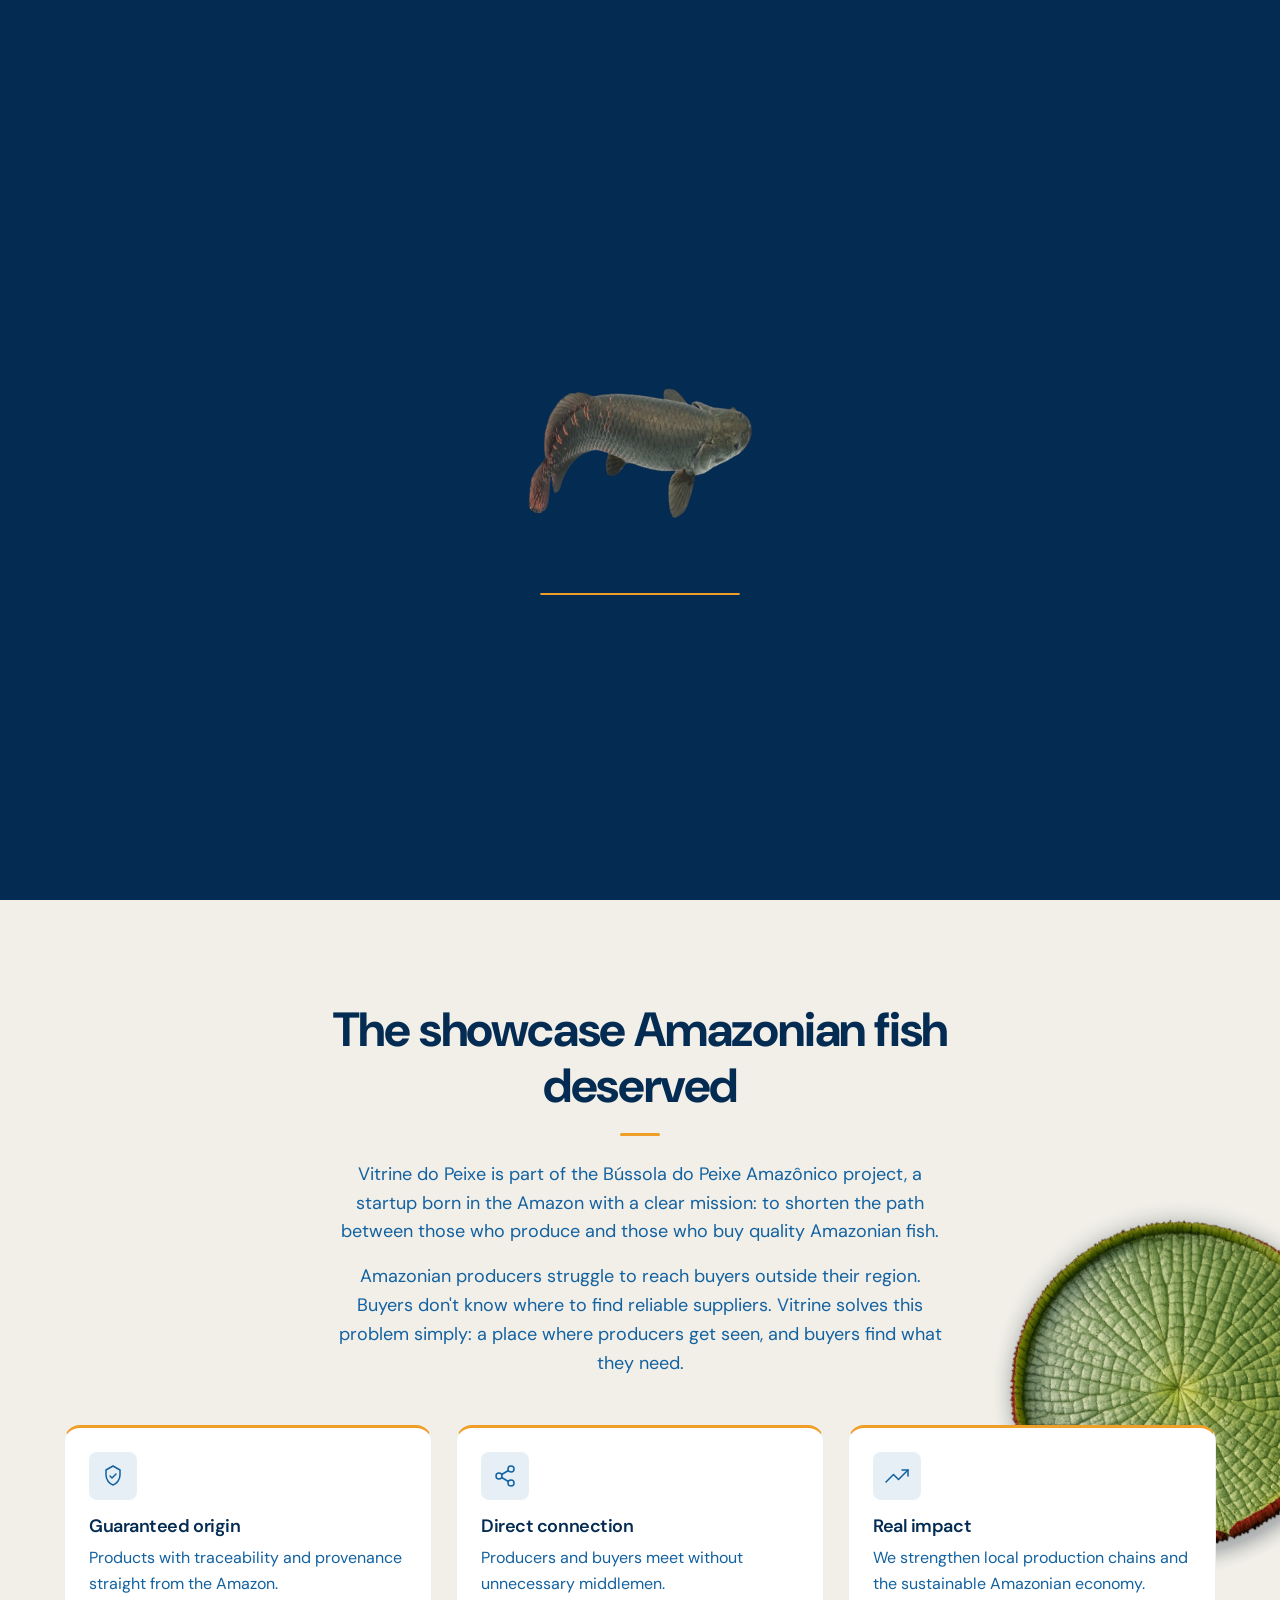
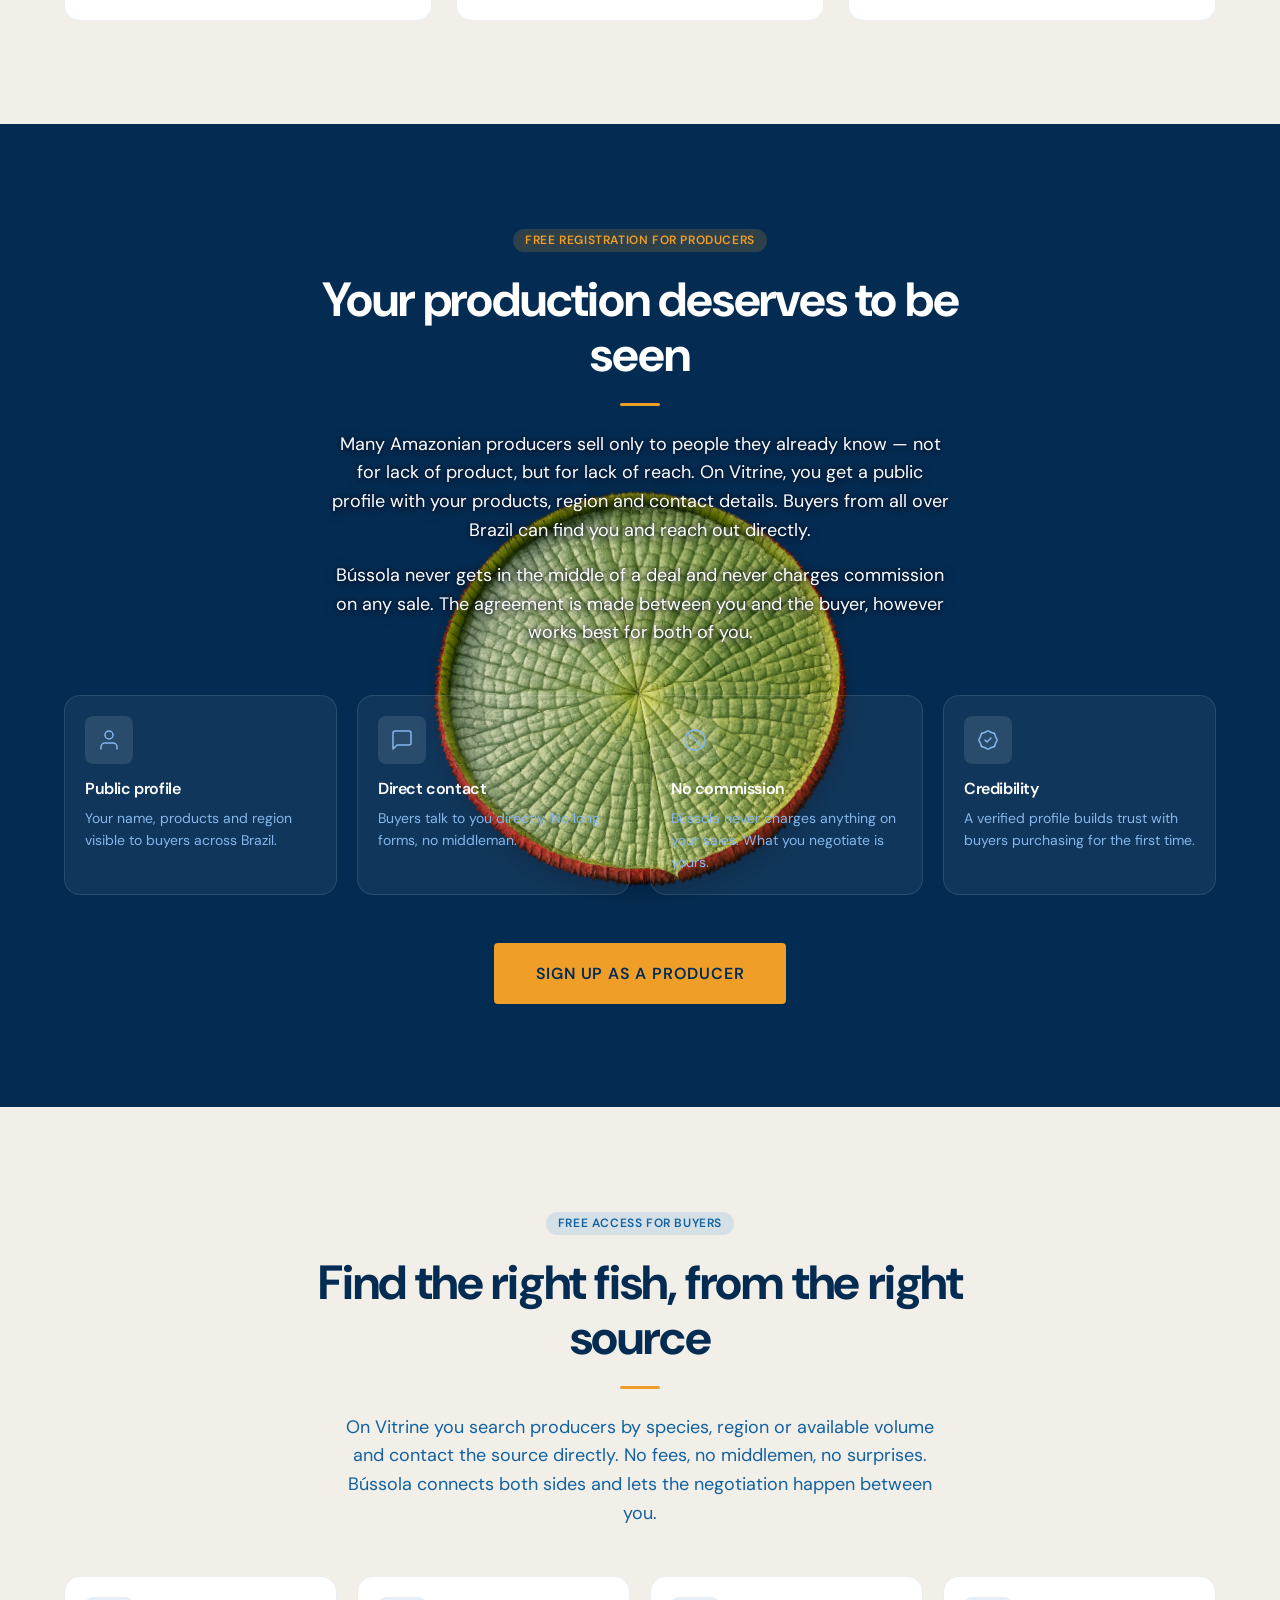
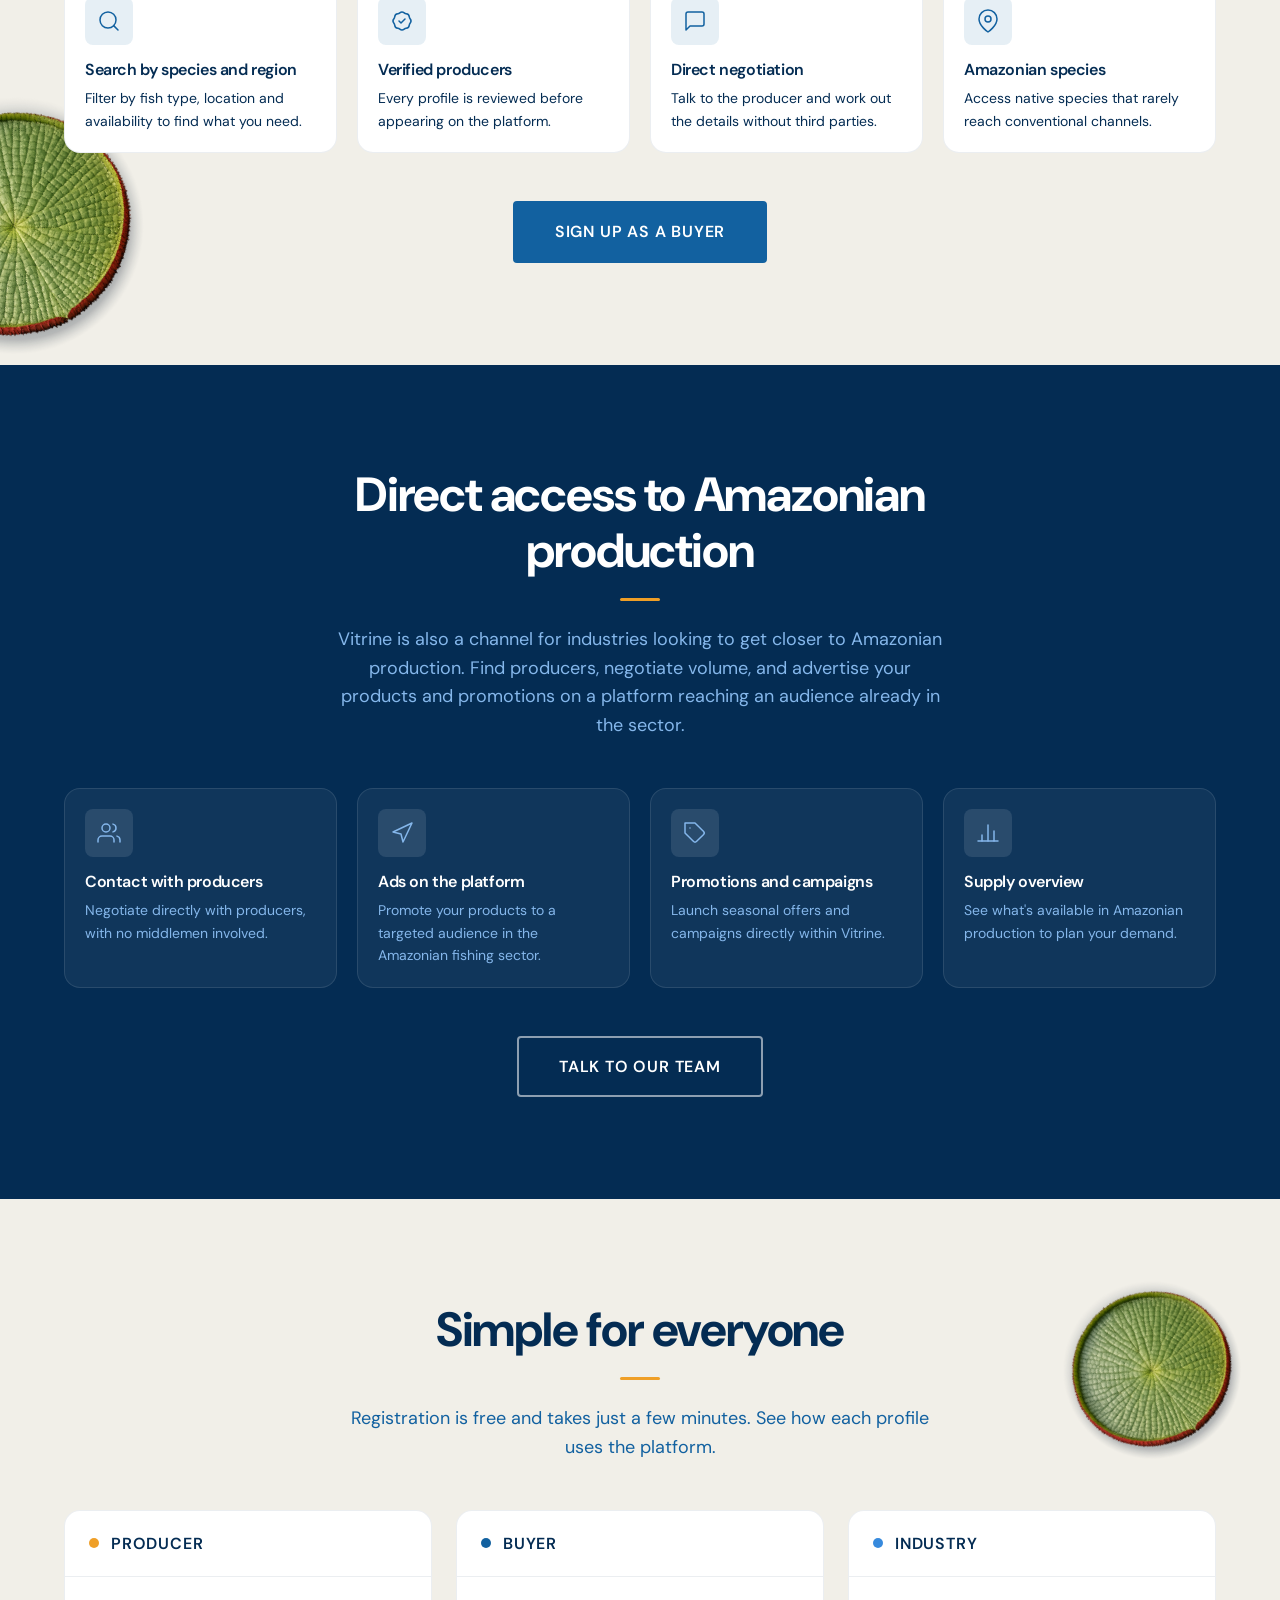
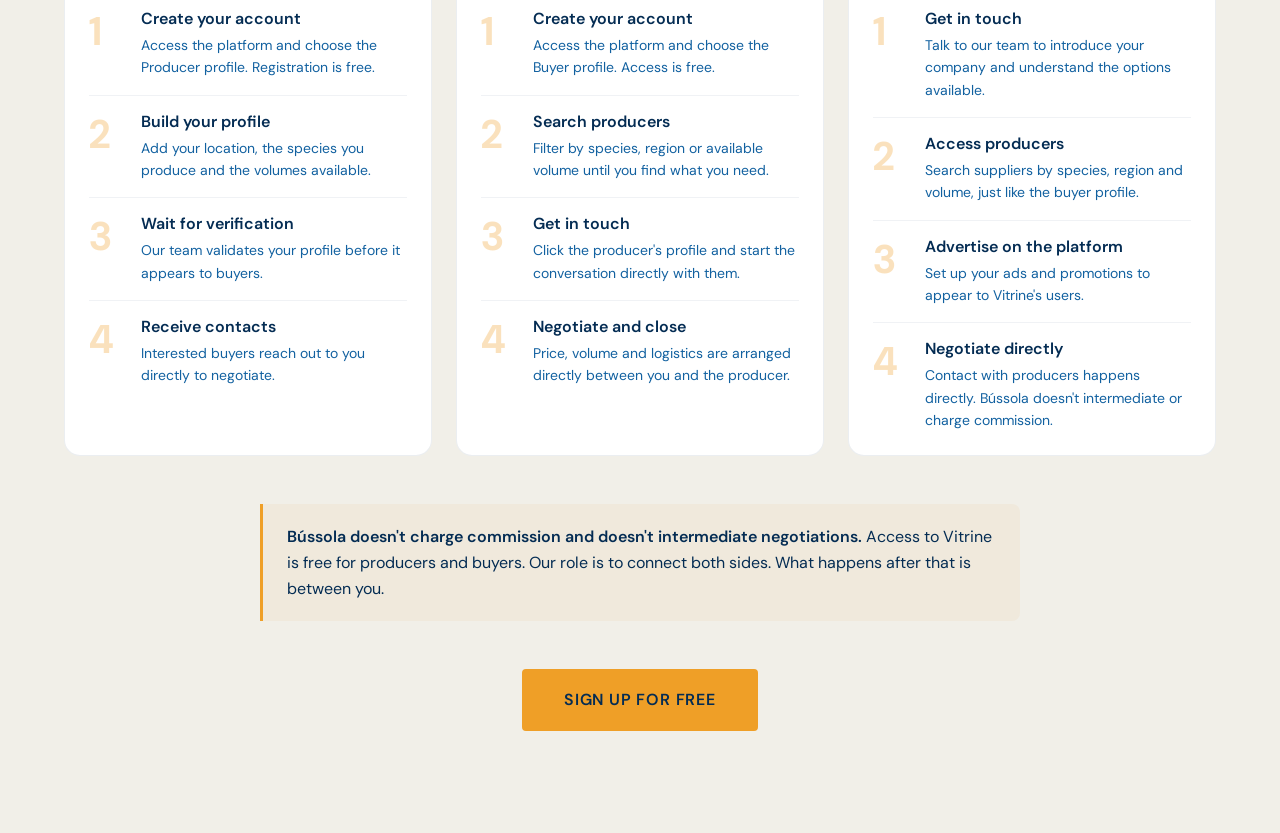
==== en/index.html @ 98839667 "Adiciona suporte a EN, ES e ZH na landing page" ====
<!DOCTYPE html>
<html lang="en">
<head>
  <meta charset="UTF-8" />
  <meta name="viewport" content="width=device-width, initial-scale=1.0" />
  <meta name="description" content="Vitrine do Peixe — B2B platform connecting Amazonian fish production to the market." />
  <title>Vitrine do Peixe — Connecting production to market</title>

  <link rel="canonical" href="https://claudio-dev-b.github.io/site-vitrine-do-peixe/en/" />
  <link rel="alternate" hreflang="pt-BR" href="https://claudio-dev-b.github.io/site-vitrine-do-peixe/" />
  <link rel="alternate" hreflang="en" href="https://claudio-dev-b.github.io/site-vitrine-do-peixe/en/" />
  <link rel="alternate" hreflang="es" href="https://claudio-dev-b.github.io/site-vitrine-do-peixe/es/" />
  <link rel="alternate" hreflang="zh-Hans" href="https://claudio-dev-b.github.io/site-vitrine-do-peixe/zh/" />
  <link rel="alternate" hreflang="x-default" href="https://claudio-dev-b.github.io/site-vitrine-do-peixe/" />

  <link rel="icon" type="image/png" href="../assets/favicon-32x32.png" sizes="32x32" />
  <link rel="apple-touch-icon" href="../assets/apple-touch-icon.png" />

  <!-- DM Sans -->
  <link rel="preconnect" href="https://fonts.googleapis.com" />
  <link rel="preconnect" href="https://fonts.gstatic.com" crossorigin />
  <link href="https://fonts.googleapis.com/css2?family=DM+Sans:opsz,wght@9..40,400;9..40,500;9..40,600;9..40,700&display=swap" rel="stylesheet" />

  <!-- Base da identidade visual -->
  <link rel="stylesheet" href="../css/base.css" />
  <!-- Estilos das seções -->
  <link rel="stylesheet" href="../css/sections.css" />

  <style>
    /* =============================================
       PRELOADER
    ============================================= */
    #preloader {
      position: fixed;
      inset: 0;
      z-index: var(--z-preload);
      background: var(--c-primary);
      display: flex;
      flex-direction: column;
      align-items: center;
      justify-content: center;
      gap: 28px;
      transition: opacity 0.7s ease, visibility 0.7s ease;
    }

    #preloader.fade-out {
      opacity: 0;
      visibility: hidden;
      pointer-events: none;
    }

    #preloader-canvas {
      width:  min(260px, 72vw);
      height: min(260px, 72vw);
    }

    #preloader-bar-wrap {
      width: min(200px, 56vw);
      height: 2px;
      background: var(--c-white-08);
      border-radius: 2px;
      overflow: hidden;
    }

    #preloader-bar {
      height: 100%;
      width: 0%;
      background: var(--c-cta);
      border-radius: 2px;
      transition: width 80ms linear;
    }

    /* =============================================
       HERO
    ============================================= */
    #hero {
      position: relative;
      width: 100%;
      height: 100svh;
      min-height: 100vh;
      display: flex;
      align-items: center;
      justify-content: center;
      overflow: hidden;
      text-align: center;
    }

    #hero-video {
      position: absolute;
      inset: 0;
      width: 100%;
      height: 100%;
      object-fit: cover;
      z-index: 0;
    }

    #hero-content {
      position: relative;
      z-index: 2;
      padding: 0 var(--container-pad);
      max-width: 960px;
      width: 100%;
    }

    /* Eyebrow */
    .hero-eyebrow {
      display: inline-flex;
      align-items: center;
      gap: var(--space-3);
      margin-bottom: var(--space-5);
      opacity: 0;
    }

    .hero-eyebrow::before,
    .hero-eyebrow::after {
      content: '';
      display: block;
      width: 28px;
      height: 1px;
      background: var(--c-cta);
      flex-shrink: 0;
    }

    .hero-eyebrow p {
      font-size: 10px;
      font-weight: var(--fw-semibold);
      letter-spacing: var(--ls-widest);
      text-transform: uppercase;
      color: var(--c-cta);
    }

    /* Título — animação reveal com clip-path */
    .hero-title-wrap {
      overflow: hidden; /* máscara que esconde o texto antes de revelar */
      padding-bottom: 0.1em; /* evita corte de descendentes */
    }

    #hero-title {
      font-size: var(--text-hero);
      font-weight: var(--fw-bold);
      line-height: var(--lh-tight);
      letter-spacing: var(--ls-tight);
      text-transform: uppercase;
      color: var(--c-white);
      opacity: 0;
    }

    /* Divisor */
    #hero-divider {
      width: 40px;
      height: 3px;
      background: var(--c-cta);
      border-radius: 2px;
      margin: var(--space-6) auto;
      opacity: 0;
    }

    /* Subtítulo */
    #hero-subtitle {
      font-size: clamp(0.875rem, 3vw, 1.25rem);
      font-weight: var(--fw-regular);
      letter-spacing: var(--ls-wider);
      text-transform: uppercase;
      color: var(--c-white-80);
      opacity: 0;
    }

    /* Scroll indicator */
    #hero-scroll {
      position: absolute;
      bottom: 28px;
      left: 50%;
      transform: translateX(-50%);
      z-index: 2;
      display: flex;
      flex-direction: column;
      align-items: center;
      gap: 6px;
      opacity: 0;
    }

    #hero-scroll span {
      font-size: 10px;
      font-weight: var(--fw-medium);
      letter-spacing: var(--ls-widest);
      text-transform: uppercase;
      color: var(--c-white-55);
    }

    .scroll-chevron {
      width: 18px;
      height: 18px;
      border-right: 1.5px solid var(--c-white-55);
      border-bottom: 1.5px solid var(--c-white-55);
      transform: rotate(45deg);
      animation: chevronBounce 1.8s ease-in-out infinite;
    }

    /* =============================================
       ANIMAÇÕES DO HERO
       Clip-path reveal: texto "abre" de baixo para cima,
       como saindo de trás de uma régua — efeito editorial.
    ============================================= */

    /* Eyebrow — fade simples */
    @keyframes heroEyebrow {
      from { opacity: 0; transform: translateY(-10px); }
      to   { opacity: 1; transform: translateY(0); }
    }

    /* Título — clip-path de baixo para cima + leve escala */
    @keyframes heroTitleReveal {
      from {
        opacity: 0;
        clip-path: inset(0 0 100% 0);
        transform: translateY(20px) scaleY(0.96);
      }
      to {
        opacity: 1;
        clip-path: inset(0 0 0% 0);
        transform: translateY(0) scaleY(1);
      }
    }

    /* Divisor — expande da esquerda */
    @keyframes heroDivider {
      from { opacity: 0; transform: scaleX(0); transform-origin: center; }
      to   { opacity: 1; transform: scaleX(1); transform-origin: center; }
    }

    /* Subtítulo — fade com tracking */
    @keyframes heroSubtitle {
      from { opacity: 0; letter-spacing: 0.20em; filter: blur(4px); }
      to   { opacity: 1; letter-spacing: var(--ls-wider); filter: blur(0); }
    }

    /* Scroll indicator — fade */
    @keyframes heroScroll {
      from { opacity: 0; transform: translate(-50%, 8px); }
      to   { opacity: 1; transform: translate(-50%, 0); }
    }

    /* Classes aplicadas via JS após preloader */
    .hero-anim-eyebrow  { animation: heroEyebrow     0.7s ease            forwards; animation-delay: 0.10s; }
    .hero-anim-title    { animation: heroTitleReveal  1.0s cubic-bezier(0.22, 1, 0.36, 1) forwards; animation-delay: 0.35s; }
    .hero-anim-divider  { animation: heroDivider      0.6s ease            forwards; animation-delay: 0.75s; }
    .hero-anim-subtitle { animation: heroSubtitle     0.9s ease            forwards; animation-delay: 0.95s; }
    .hero-anim-scroll   { animation: heroScroll       0.7s ease            forwards; animation-delay: 1.30s; }
  </style>

  <style>
    /* =============================================
       HERO PARALLAX
    ============================================= */
    #hero-video,
    #hero-content { will-change: transform; }

    /* =============================================
       PIRARUCU — SCROLL-DRIVEN IMAGE SEQUENCE
       Camada (#fish-layer) controla a POSIÇÃO (segue o
       scroll na hora). O canvas controla a ROTAÇÃO, com
       transição → vira de direção suavemente ao subir/descer.
    ============================================= */
    #fish-layer {
      position: fixed;
      top: 0;
      left: 0;
      z-index: 1;                 /* acima do fundo das seções, atrás do conteúdo */
      pointer-events: none;
      will-change: transform, opacity;
      opacity: 0;
      transition: opacity 0.5s ease;
      /* sombra direcional (camada não rotaciona → sombra fixa na tela) */
      filter: drop-shadow(6px 12px 18px rgba(2, 18, 38, 0.55));
    }

    #fish-canvas {
      display: block;
      transform-origin: center center;
      transition: transform 0.6s cubic-bezier(0.45, 0, 0.2, 1);
    }

    /* =============================================
       LIQUID GLASS — camada leve entre o peixe e o conteúdo
    ============================================= */
    #liquid-glass {
      position: fixed;
      inset: 0;
      z-index: 2;                 /* entre o peixe (1) e o conteúdo (3) */
      pointer-events: none;
      opacity: 0;
      transition: opacity 0.5s ease;
      backdrop-filter: blur(1px) saturate(106%);
      -webkit-backdrop-filter: blur(1px) saturate(106%);
      background: linear-gradient(135deg,
        rgba(255, 255, 255, 0.025) 0%,
        rgba(255, 255, 255, 0)     45%,
        rgba(133, 183, 235, 0.025) 100%);
    }

    /* Conteúdo das seções ACIMA do peixe e do vidro */
    main .container { position: relative; z-index: 3; }

    /* =============================================
       VITÓRIA-RÉGIA — folhas boiando no rio
       Posicionadas no documento (rolam com a página) com
       parallax de baixo para cima, como boiando na correnteza.
       Acima do peixe (z1), atrás do conteúdo (z3).
    ============================================= */
    body { position: relative; }   /* containing block das folhas */

    .lily {
      position: absolute;
      z-index: 2;                  /* acima do peixe, atrás do conteúdo */
      pointer-events: none;
      height: auto;
      aspect-ratio: 1 / 1;
      will-change: transform;
      /* recorta a folha circular, descartando o fundo escuro da imagem */
      -webkit-mask-image: radial-gradient(circle closest-side at 50% 50%, #000 88%, transparent 99%);
              mask-image: radial-gradient(circle closest-side at 50% 50%, #000 88%, transparent 99%);
      filter: drop-shadow(0 10px 22px rgba(2, 18, 38, 0.45));
    }

    /* instâncias — tamanhos e posições diferentes */
    .lily--1 { top: 18%; right: -7%; width: clamp(190px, 34vw, 380px); }
    .lily--2 { top: 45%; left:  -9%; width: clamp(140px, 24vw, 260px); }
    .lily--3 { top: 71%; right:  3%; width: clamp(100px, 18vw, 180px); }
    .lily--4 { top: 30%; left:  50%; width: clamp(220px, 44vw, 460px); } /* grande, centralizada */

    @media (prefers-reduced-motion: reduce) {
      #fish-layer   { display: none !important; }
      #liquid-glass { display: none !important; }
      #hero-video, #hero-content { transform: none !important; }
      .lily { transform: none !important; }
    }

    /* =============================================
       LANGUAGE SWITCHER
    ============================================= */
    .lang-switch { position: relative; }
    .lang-switch__btn {
      display: inline-flex;
      align-items: center;
      gap: 6px;
      background: transparent;
      border: 1px solid var(--c-white-20, rgba(255,255,255,0.2));
      color: inherit;
      font: inherit;
      font-size: var(--text-sm);
      padding: 6px 12px;
      border-radius: 999px;
      cursor: pointer;
    }
    .lang-switch__list {
      list-style: none;
      margin: 6px 0 0;
      padding: 6px;
      position: absolute;
      top: 100%;
      right: 0;
      min-width: 140px;
      background: var(--c-white);
      color: var(--c-primary);
      border-radius: 12px;
      box-shadow: 0 12px 32px rgba(4, 44, 83, 0.22);
      opacity: 0;
      visibility: hidden;
      transform: translateY(-6px);
      transition: opacity 0.18s ease, transform 0.18s ease, visibility 0.18s ease;
      z-index: 50;
    }
    .lang-switch:hover .lang-switch__list,
    .lang-switch:focus-within .lang-switch__list {
      opacity: 1;
      visibility: visible;
      transform: translateY(0);
    }
    .lang-switch__list a {
      display: block;
      padding: 8px 10px;
      border-radius: 8px;
      font-size: var(--text-sm);
      color: var(--c-primary);
      text-decoration: none;
    }
    .lang-switch__list a:hover,
    .lang-switch__list a[aria-current="true"] {
      background: var(--c-neutral);
    }
  </style>
</head>
<body>

  <!-- Pirarucu — sequência de imagens guiada pelo scroll -->
  <div id="fish-layer" aria-hidden="true">
    <canvas id="fish-canvas" width="640" height="360"></canvas>
  </div>

  <!-- Liquid glass — camada leve entre o peixe e o conteúdo -->
  <div id="liquid-glass" aria-hidden="true"></div>

  <!-- Vitória-régia — folhas boiando no rio (parallax) -->
  <img class="lily lily--1" src="../assets/vitoria_regia.png" alt="" aria-hidden="true" />
  <img class="lily lily--2" src="../assets/vitoria_regia.png" alt="" aria-hidden="true" />
  <img class="lily lily--3" src="../assets/vitoria_regia.png" alt="" aria-hidden="true" />
  <img class="lily lily--4" src="../assets/vitoria_regia.png" alt="" aria-hidden="true" data-center />

  <!-- =============================================
       PRELOADER
  ============================================= -->
  <div id="preloader" role="status" aria-label="Loading Vitrine do Peixe">
    <canvas id="preloader-canvas" width="400" height="400" aria-hidden="true"></canvas>
    <div id="preloader-bar-wrap" aria-hidden="true">
      <div id="preloader-bar"></div>
    </div>
  </div>

  <!-- =============================================
       HEADER / NAV
  ============================================= -->
  <header>
    <nav id="nav" class="nav" role="navigation" aria-label="Main menu">
      <a href="./" class="nav__logo" aria-label="Vitrine do Peixe — home page">
        <img src="../assets/logo.png" alt="Vitrine do Peixe" />
      </a>

      <!-- Links de navegação — visíveis a partir de 768px -->
      <ul class="nav__links" role="list">
        <li><a href="#sobre"         class="nav__link">About</a></li>
        <li><a href="#produtor"      class="nav__link">Producers</a></li>
        <li><a href="#comprador"     class="nav__link">Buyers</a></li>
        <li><a href="#industria"     class="nav__link">Industry</a></li>
        <li><a href="#como-funciona" class="nav__link">How It Works</a></li>
        <li><div class="lang-switch">
                  <button type="button" class="lang-switch__btn" aria-haspopup="true" aria-label="Language">
                    <span aria-hidden="true">🌐</span> English
                  </button>
                  <div class="lang-switch__list" role="menu">
                    <a href="../" lang="pt-BR">Português</a>
            <a href="./" lang="en" aria-current="true">English</a>
            <a href="../es/" lang="es">Español</a>
            <a href="../zh/" lang="zh-Hans">中文</a>
                  </div>
                </div></li>
        <li>
          <a href="https://vitrine-do-peixe-piloto.web.app/cadastro.html" class="btn btn--primary btn--sm">Sign up</a>
        </li>
      </ul>

      <!-- Botão hambúrguer — mobile only -->
      <!-- ANIMATION: abrir/fechar menu mobile com slide down -->
      <button class="nav__toggle" aria-label="Open menu" aria-expanded="false" aria-controls="nav-mobile">
        <span></span>
        <span></span>
        <span></span>
      </button>
    </nav>
  </header>

  <!-- =============================================
       HERO
  ============================================= -->
  <main>
    <section id="hero" aria-labelledby="hero-title">

      <video
        id="hero-video"
        autoplay
        muted
        loop
        playsinline
        preload="auto"
        aria-hidden="true"
      >
        <source src="../assets/video_hero.webm" type="video/webm" />
      </video>

      <div class="overlay" aria-hidden="true"></div>

      <div id="hero-content">

        <div class="hero-eyebrow" aria-hidden="true">
          <p>B2B Platform for Amazonian Fish</p>
        </div>

        <div class="hero-title-wrap">
          <h1 id="hero-title">Vitrine<br>do Peixe</h1>
        </div>

        <div id="hero-divider" aria-hidden="true"></div>

        <p id="hero-subtitle">Connecting production to market</p>

      </div>

      <div id="hero-scroll" aria-hidden="true">
        <span>Explore</span>
        <div class="scroll-chevron"></div>
      </div>

    </section>


    <!-- =============================================
         #SOBRE — A vitrine que o peixe merecia
    ============================================= -->
    <section id="sobre" class="section" aria-labelledby="sobre-title">
      <div class="container">

        <header class="section-header scroll-reveal">
          <h2 id="sobre-title">The showcase Amazonian fish deserved</h2>
          <div class="divider divider--center"></div>
          <p>
            Vitrine do Peixe is part of the Bússola do Peixe Amazônico project, a startup born in the Amazon with a clear mission: to shorten the path between those who produce and those who buy quality Amazonian fish.
          </p>
          <p style="margin-top: var(--space-4);">
            Amazonian producers struggle to reach buyers outside their region. Buyers don't know where to find reliable suppliers. Vitrine solves this problem simply: a place where producers get seen, and buyers find what they need.
          </p>
        </header>

        <!-- 3 Pilares -->
        <!-- ANIMATION: cards aparecem em cascata com stagger ao entrar na viewport -->
        <div class="pillar-grid">

          <article class="card pillar-card scroll-reveal" aria-label="Guaranteed origin">
            <div class="card-icon">
              <!-- ICON: shield-check — origem e rastreabilidade -->
              <svg viewBox="0 0 24 24" fill="none" stroke="currentColor" stroke-width="1.5" stroke-linecap="round" stroke-linejoin="round" aria-hidden="true">
                <path d="M12 2l-7 4v5c0 4.55 3.17 8.81 7 9.93C15.83 19.81 19 15.55 19 11V6l-7-4z"/>
                <polyline points="9 12 11 14 15 10"/>
              </svg>
            </div>
            <h3>Guaranteed origin</h3>
            <p>Products with traceability and provenance straight from the Amazon.</p>
          </article>

          <article class="card pillar-card scroll-reveal" aria-label="Direct connection">
            <div class="card-icon">
              <!-- ICON: network/link — conexão entre pontas da cadeia -->
              <svg viewBox="0 0 24 24" fill="none" stroke="currentColor" stroke-width="1.5" stroke-linecap="round" stroke-linejoin="round" aria-hidden="true">
                <circle cx="18" cy="5"  r="3"/>
                <circle cx="6"  cy="12" r="3"/>
                <circle cx="18" cy="19" r="3"/>
                <line x1="8.59"  y1="13.51" x2="15.42" y2="17.49"/>
                <line x1="15.41" y1="6.51"  x2="8.59"  y2="10.49"/>
              </svg>
            </div>
            <h3>Direct connection</h3>
            <p>Producers and buyers meet without unnecessary middlemen.</p>
          </article>

          <article class="card pillar-card scroll-reveal" aria-label="Real impact">
            <div class="card-icon">
              <!-- ICON: trending-up — crescimento e impacto econômico -->
              <svg viewBox="0 0 24 24" fill="none" stroke="currentColor" stroke-width="1.5" stroke-linecap="round" stroke-linejoin="round" aria-hidden="true">
                <polyline points="23 6 13.5 15.5 8.5 10.5 1 18"/>
                <polyline points="17 6 23 6 23 12"/>
              </svg>
            </div>
            <h3>Real impact</h3>
            <p>We strengthen local production chains and the sustainable Amazonian economy.</p>
          </article>

        </div><!-- /pillar-grid -->

      </div>
    </section>


    <!-- =============================================
         #PRODUTOR — Para Produtores
    ============================================= -->
    <section id="produtor" class="section section--dark" aria-labelledby="produtor-title">
      <div class="container">

        <header class="section-header scroll-reveal">
          <span class="badge badge--cta">Free registration for producers</span>
          <h2 id="produtor-title">Your production deserves to be seen</h2>
          <div class="divider divider--center"></div>
          <p style="color: var(--c-white); text-shadow: 0 2px 12px rgba(2, 18, 38, 0.9), 0 0 4px rgba(2, 18, 38, 0.7);">
            Many Amazonian producers sell only to people they already know — not for lack of product, but for lack of reach. On Vitrine, you get a public profile with your products, region and contact details. Buyers from all over Brazil can find you and reach out directly.
          </p>
          <p style="margin-top: var(--space-4); color: var(--c-white); text-shadow: 0 2px 12px rgba(2, 18, 38, 0.9), 0 0 4px rgba(2, 18, 38, 0.7);">
            Bússola never gets in the middle of a deal and never charges commission on any sale. The agreement is made between you and the buyer, however works best for both of you.
          </p>
        </header>

        <!-- ANIMATION: cards em cascata com stagger -->
        <div class="benefit-grid">

          <article class="card benefit-card scroll-reveal" aria-label="Public profile">
            <div class="card-icon">
              <!-- ICON: user — visibilidade pública -->
              <svg viewBox="0 0 24 24" fill="none" stroke="currentColor" stroke-width="1.5" stroke-linecap="round" stroke-linejoin="round" aria-hidden="true">
                <path d="M20 21v-2a4 4 0 00-4-4H8a4 4 0 00-4 4v2"/>
                <circle cx="12" cy="7" r="4"/>
              </svg>
            </div>
            <h3>Public profile</h3>
            <p>Your name, products and region visible to buyers across Brazil.</p>
          </article>

          <article class="card benefit-card scroll-reveal" aria-label="Direct contact">
            <div class="card-icon">
              <!-- ICON: message-circle — comunicação direta -->
              <svg viewBox="0 0 24 24" fill="none" stroke="currentColor" stroke-width="1.5" stroke-linecap="round" stroke-linejoin="round" aria-hidden="true">
                <path d="M21 15a2 2 0 01-2 2H7l-4 4V5a2 2 0 012-2h14a2 2 0 012 2z"/>
              </svg>
            </div>
            <h3>Direct contact</h3>
            <p>Buyers talk to you directly. No long forms, no middleman.</p>
          </article>

          <article class="card benefit-card scroll-reveal" aria-label="No commission">
            <div class="card-icon">
              <!-- ICON: ban — sem taxa ou comissão -->
              <svg viewBox="0 0 24 24" fill="none" stroke="currentColor" stroke-width="1.5" stroke-linecap="round" stroke-linejoin="round" aria-hidden="true">
                <circle cx="12" cy="12" r="10"/>
                <line x1="4.93" y1="4.93" x2="19.07" y2="19.07"/>
              </svg>
            </div>
            <h3>No commission</h3>
            <p>Bússola never charges anything on your sales. What you negotiate is yours.</p>
          </article>

          <article class="card benefit-card scroll-reveal" aria-label="Credibility">
            <div class="card-icon">
              <!-- ICON: badge-check — verificação e confiança -->
              <svg viewBox="0 0 24 24" fill="none" stroke="currentColor" stroke-width="1.5" stroke-linecap="round" stroke-linejoin="round" aria-hidden="true">
                <path d="M9 12l2 2 4-4"/>
                <path d="M7.835 4.697a3.42 3.42 0 001.946-.806 3.42 3.42 0 014.438 0 3.42 3.42 0 001.946.806 3.42 3.42 0 013.138 3.138 3.42 3.42 0 00.806 1.946 3.42 3.42 0 010 4.438 3.42 3.42 0 00-.806 1.946 3.42 3.42 0 01-3.138 3.138 3.42 3.42 0 00-1.946.806 3.42 3.42 0 01-4.438 0 3.42 3.42 0 00-1.946-.806 3.42 3.42 0 01-3.138-3.138 3.42 3.42 0 00-.806-1.946 3.42 3.42 0 010-4.438 3.42 3.42 0 00.806-1.946 3.42 3.42 0 013.138-3.138z"/>
              </svg>
            </div>
            <h3>Credibility</h3>
            <p>A verified profile builds trust with buyers purchasing for the first time.</p>
          </article>

        </div><!-- /benefit-grid -->

        <div class="section-cta scroll-reveal">
          <a href="https://vitrine-do-peixe-piloto.web.app/cadastro.html?perfil=produtor" class="btn btn--primary btn--lg">Sign up as a producer</a>
        </div>

      </div>
    </section>


    <!-- =============================================
         #COMPRADOR — Para Compradores
    ============================================= -->
    <section id="comprador" class="section" aria-labelledby="comprador-title">
      <div class="container">

        <header class="section-header scroll-reveal">
          <span class="badge badge--support">Free access for buyers</span>
          <h2 id="comprador-title">Find the right fish, from the right source</h2>
          <div class="divider divider--center"></div>
          <p>
            On Vitrine you search producers by species, region or available volume and contact the source directly. No fees, no middlemen, no surprises. Bússola connects both sides and lets the negotiation happen between you.
          </p>
        </header>

        <!-- ANIMATION: cards em cascata com stagger -->
        <div class="benefit-grid">

          <article class="card benefit-card scroll-reveal" aria-label="Search by species and region">
            <div class="card-icon">
              <!-- ICON: search — busca e filtro -->
              <svg viewBox="0 0 24 24" fill="none" stroke="currentColor" stroke-width="1.5" stroke-linecap="round" stroke-linejoin="round" aria-hidden="true">
                <circle cx="11" cy="11" r="8"/>
                <line x1="21" y1="21" x2="16.65" y2="16.65"/>
              </svg>
            </div>
            <h3>Search by species and region</h3>
            <p>Filter by fish type, location and availability to find what you need.</p>
          </article>

          <article class="card benefit-card scroll-reveal" aria-label="Verified producers">
            <div class="card-icon">
              <!-- ICON: badge-check — verificação -->
              <svg viewBox="0 0 24 24" fill="none" stroke="currentColor" stroke-width="1.5" stroke-linecap="round" stroke-linejoin="round" aria-hidden="true">
                <path d="M9 12l2 2 4-4"/>
                <path d="M7.835 4.697a3.42 3.42 0 001.946-.806 3.42 3.42 0 014.438 0 3.42 3.42 0 001.946.806 3.42 3.42 0 013.138 3.138 3.42 3.42 0 00.806 1.946 3.42 3.42 0 010 4.438 3.42 3.42 0 00-.806 1.946 3.42 3.42 0 01-3.138 3.138 3.42 3.42 0 00-1.946.806 3.42 3.42 0 01-4.438 0 3.42 3.42 0 00-1.946-.806 3.42 3.42 0 01-3.138-3.138 3.42 3.42 0 00-.806-1.946 3.42 3.42 0 010-4.438 3.42 3.42 0 00.806-1.946 3.42 3.42 0 013.138-3.138z"/>
              </svg>
            </div>
            <h3>Verified producers</h3>
            <p>Every profile is reviewed before appearing on the platform.</p>
          </article>

          <article class="card benefit-card scroll-reveal" aria-label="Direct negotiation">
            <div class="card-icon">
              <!-- ICON: message-circle — negociação direta -->
              <svg viewBox="0 0 24 24" fill="none" stroke="currentColor" stroke-width="1.5" stroke-linecap="round" stroke-linejoin="round" aria-hidden="true">
                <path d="M21 15a2 2 0 01-2 2H7l-4 4V5a2 2 0 012-2h14a2 2 0 012 2z"/>
              </svg>
            </div>
            <h3>Direct negotiation</h3>
            <p>Talk to the producer and work out the details without third parties.</p>
          </article>

          <article class="card benefit-card scroll-reveal" aria-label="Amazonian species">
            <div class="card-icon">
              <!-- ICON: map-pin — origem amazônica -->
              <svg viewBox="0 0 24 24" fill="none" stroke="currentColor" stroke-width="1.5" stroke-linecap="round" stroke-linejoin="round" aria-hidden="true">
                <path d="M21 10c0 7-9 13-9 13s-9-6-9-13a9 9 0 0118 0z"/>
                <circle cx="12" cy="10" r="3"/>
              </svg>
            </div>
            <h3>Amazonian species</h3>
            <p>Access native species that rarely reach conventional channels.</p>
          </article>

        </div><!-- /benefit-grid -->

        <div class="section-cta scroll-reveal">
          <a href="https://vitrine-do-peixe-piloto.web.app/cadastro.html?perfil=comprador" class="btn btn--blue btn--lg">Sign up as a buyer</a>
        </div>

      </div>
    </section>


    <!-- =============================================
         #INDUSTRIA — Para a Indústria
    ============================================= -->
    <section id="industria" class="section section--dark" aria-labelledby="industria-title">
      <div class="container">

        <header class="section-header scroll-reveal">
          <h2 id="industria-title">Direct access to Amazonian production</h2>
          <div class="divider divider--center"></div>
          <p>
            Vitrine is also a channel for industries looking to get closer to Amazonian production. Find producers, negotiate volume, and advertise your products and promotions on a platform reaching an audience already in the sector.
          </p>
        </header>

        <!-- ANIMATION: cards em cascata com stagger -->
        <div class="benefit-grid">

          <article class="card benefit-card scroll-reveal" aria-label="Contact with producers">
            <div class="card-icon">
              <!-- ICON: users — acesso a produtores -->
              <svg viewBox="0 0 24 24" fill="none" stroke="currentColor" stroke-width="1.5" stroke-linecap="round" stroke-linejoin="round" aria-hidden="true">
                <path d="M17 21v-2a4 4 0 00-4-4H5a4 4 0 00-4 4v2"/>
                <circle cx="9" cy="7" r="4"/>
                <path d="M23 21v-2a4 4 0 00-3-3.87"/>
                <path d="M16 3.13a4 4 0 010 7.75"/>
              </svg>
            </div>
            <h3>Contact with producers</h3>
            <p>Negotiate directly with producers, with no middlemen involved.</p>
          </article>

          <article class="card benefit-card scroll-reveal" aria-label="Ads on the platform">
            <div class="card-icon">
              <!-- ICON: send/megaphone — divulgação e anúncios -->
              <svg viewBox="0 0 24 24" fill="none" stroke="currentColor" stroke-width="1.5" stroke-linecap="round" stroke-linejoin="round" aria-hidden="true">
                <path d="M3 11l19-9-9 19-2-8-8-2z"/>
              </svg>
            </div>
            <h3>Ads on the platform</h3>
            <p>Promote your products to a targeted audience in the Amazonian fishing sector.</p>
          </article>

          <article class="card benefit-card scroll-reveal" aria-label="Promotions and campaigns">
            <div class="card-icon">
              <!-- ICON: tag — promoções e ofertas -->
              <svg viewBox="0 0 24 24" fill="none" stroke="currentColor" stroke-width="1.5" stroke-linecap="round" stroke-linejoin="round" aria-hidden="true">
                <path d="M20.59 13.41l-7.17 7.17a2 2 0 01-2.83 0L2 12V2h10l8.59 8.59a2 2 0 010 2.82z"/>
                <line x1="7" y1="7" x2="7.01" y2="7"/>
              </svg>
            </div>
            <h3>Promotions and campaigns</h3>
            <p>Launch seasonal offers and campaigns directly within Vitrine.</p>
          </article>

          <article class="card benefit-card scroll-reveal" aria-label="Supply overview">
            <div class="card-icon">
              <!-- ICON: bar-chart — panorama da produção disponível -->
              <svg viewBox="0 0 24 24" fill="none" stroke="currentColor" stroke-width="1.5" stroke-linecap="round" stroke-linejoin="round" aria-hidden="true">
                <line x1="18" y1="20" x2="18" y2="10"/>
                <line x1="12" y1="20" x2="12" y2="4"/>
                <line x1="6"  y1="20" x2="6"  y2="14"/>
                <line x1="2"  y1="20" x2="22" y2="20"/>
              </svg>
            </div>
            <h3>Supply overview</h3>
            <p>See what's available in Amazonian production to plan your demand.</p>
          </article>

        </div><!-- /benefit-grid -->

        <div class="section-cta scroll-reveal">
          <a href="#contato" class="btn btn--outline btn--lg">Talk to our team</a>
        </div>

      </div>
    </section>


    <!-- =============================================
         #COMO-FUNCIONA — Como Funciona
    ============================================= -->
    <section id="como-funciona" class="section" aria-labelledby="como-funciona-title">
      <div class="container">

        <header class="section-header scroll-reveal">
          <h2 id="como-funciona-title">Simple for everyone</h2>
          <div class="divider divider--center"></div>
          <p>Registration is free and takes just a few minutes. See how each profile uses the platform.</p>
        </header>

        <!-- 3 colunas de perfil -->
        <!-- ANIMATION: colunas entram em cascata com stagger horizontal -->
        <div class="how-grid">

          <!-- Coluna: Produtor -->
          <div class="how-column how-column--produtor scroll-reveal">
            <div class="how-column__header">
              <span class="how-column__profile-dot" aria-hidden="true"></span>
              <span class="how-column__profile-name">Producer</span>
            </div>
            <ol class="how-column__steps" aria-label="Steps for Producers">
              <li class="step">
                <span class="step__number" aria-hidden="true">1</span>
                <div class="step__content">
                  <strong class="step__title">Create your account</strong>
                  <p class="step__text">Access the platform and choose the Producer profile. Registration is free.</p>
                </div>
              </li>
              <li class="step">
                <span class="step__number" aria-hidden="true">2</span>
                <div class="step__content">
                  <strong class="step__title">Build your profile</strong>
                  <p class="step__text">Add your location, the species you produce and the volumes available.</p>
                </div>
              </li>
              <li class="step">
                <span class="step__number" aria-hidden="true">3</span>
                <div class="step__content">
                  <strong class="step__title">Wait for verification</strong>
                  <p class="step__text">Our team validates your profile before it appears to buyers.</p>
                </div>
              </li>
              <li class="step">
                <span class="step__number" aria-hidden="true">4</span>
                <div class="step__content">
                  <strong class="step__title">Receive contacts</strong>
                  <p class="step__text">Interested buyers reach out to you directly to negotiate.</p>
                </div>
              </li>
            </ol>
          </div>

          <!-- Coluna: Comprador -->
          <div class="how-column how-column--comprador scroll-reveal">
            <div class="how-column__header">
              <span class="how-column__profile-dot" aria-hidden="true"></span>
              <span class="how-column__profile-name">Buyer</span>
            </div>
            <ol class="how-column__steps" aria-label="Steps for Buyers">
              <li class="step">
                <span class="step__number" aria-hidden="true">1</span>
                <div class="step__content">
                  <strong class="step__title">Create your account</strong>
                  <p class="step__text">Access the platform and choose the Buyer profile. Access is free.</p>
                </div>
              </li>
              <li class="step">
                <span class="step__number" aria-hidden="true">2</span>
                <div class="step__content">
                  <strong class="step__title">Search producers</strong>
                  <p class="step__text">Filter by species, region or available volume until you find what you need.</p>
                </div>
              </li>
              <li class="step">
                <span class="step__number" aria-hidden="true">3</span>
                <div class="step__content">
                  <strong class="step__title">Get in touch</strong>
                  <p class="step__text">Click the producer's profile and start the conversation directly with them.</p>
                </div>
              </li>
              <li class="step">
                <span class="step__number" aria-hidden="true">4</span>
                <div class="step__content">
                  <strong class="step__title">Negotiate and close</strong>
                  <p class="step__text">Price, volume and logistics are arranged directly between you and the producer.</p>
                </div>
              </li>
            </ol>
          </div>

          <!-- Coluna: Indústria -->
          <div class="how-column how-column--industria scroll-reveal">
            <div class="how-column__header">
              <span class="how-column__profile-dot" aria-hidden="true"></span>
              <span class="how-column__profile-name">Industry</span>
            </div>
            <ol class="how-column__steps" aria-label="Steps for Industry">
              <li class="step">
                <span class="step__number" aria-hidden="true">1</span>
                <div class="step__content">
                  <strong class="step__title">Get in touch</strong>
                  <p class="step__text">Talk to our team to introduce your company and understand the options available.</p>
                </div>
              </li>
              <li class="step">
                <span class="step__number" aria-hidden="true">2</span>
                <div class="step__content">
                  <strong class="step__title">Access producers</strong>
                  <p class="step__text">Search suppliers by species, region and volume, just like the buyer profile.</p>
                </div>
              </li>
              <li class="step">
                <span class="step__number" aria-hidden="true">3</span>
                <div class="step__content">
                  <strong class="step__title">Advertise on the platform</strong>
                  <p class="step__text">Set up your ads and promotions to appear to Vitrine's users.</p>
                </div>
              </li>
              <li class="step">
                <span class="step__number" aria-hidden="true">4</span>
                <div class="step__content">
                  <strong class="step__title">Negotiate directly</strong>
                  <p class="step__text">Contact with producers happens directly. Bússola doesn't intermediate or charge commission.</p>
                </div>
              </li>
            </ol>
          </div>

        </div><!-- /how-grid -->

        <!-- Bloco de aviso -->
        <aside class="disclaimer scroll-reveal" role="note">
          <p>
            <strong>Bússola doesn't charge commission and doesn't intermediate negotiations.</strong>
            Access to Vitrine is free for producers and buyers. Our role is to connect both sides. What happens after that is between you.
          </p>
        </aside>

        <div class="section-cta scroll-reveal">
          <a href="https://vitrine-do-peixe-piloto.web.app/cadastro.html" class="btn btn--primary btn--lg">Sign up for free</a>
        </div>

      </div>
    </section>


  </main>

  <script>
    /* --------------------------------------------------
       PRELOADER — animação de frames do pirarucu
    -------------------------------------------------- */
    (function () {
      const canvas      = document.getElementById('preloader-canvas');
      const ctx         = canvas.getContext('2d');
      const progressBar = document.getElementById('preloader-bar');
      const preloader   = document.getElementById('preloader');

      const TOTAL    = 240;
      const FPS      = 48;
      const INTERVAL = 1000 / FPS;
      const BASE     = '../assets/pirarucu/frames_pirarucu_webp/';

      const frames = new Array(TOTAL);
      window._piraFrames = frames; /* expõe para o scroll-sequence */
      let loaded   = 0;
      let current  = 0;
      let lastTime = 0;
      let animDone = false;
      let pageDone = false;

      function startHeroAnimations() {
        document.querySelector('.hero-eyebrow').classList.add('hero-anim-eyebrow');
        document.getElementById('hero-title').classList.add('hero-anim-title');
        document.getElementById('hero-divider').classList.add('hero-anim-divider');
        document.getElementById('hero-subtitle').classList.add('hero-anim-subtitle');
        document.getElementById('hero-scroll').classList.add('hero-anim-scroll');
      }

      function finish() {
        preloader.classList.add('fade-out');
        startHeroAnimations();
      }

      function tryFinish() {
        if (animDone && pageDone) finish();
      }

      function animate(ts) {
        if (ts - lastTime >= INTERVAL) {
          lastTime = ts;
          const img = frames[current];
          if (img && img.complete && img.naturalWidth > 0) {
            ctx.clearRect(0, 0, canvas.width, canvas.height);
            ctx.drawImage(img, 0, 0, canvas.width, canvas.height);
          }
          current++;
          if (current >= TOTAL) {
            animDone = true;
            tryFinish();
            return;
          }
        }
        requestAnimationFrame(animate);
      }

      for (let i = 0; i < TOTAL; i++) {
        const img = new Image();
        const num = String(i + 1).padStart(4, '0');
        img.src   = `${BASE}frame_${num}.webp`;
        img.onload = img.onerror = function () {
          loaded++;
          progressBar.style.width = `${(loaded / TOTAL) * 100}%`;
          if (loaded === 30) requestAnimationFrame(animate);
        };
        frames[i] = img;
      }

      if (document.readyState === 'complete') {
        pageDone = true;
      } else {
        window.addEventListener('load', function () {
          pageDone = true;
          tryFinish();
        });
      }

      setTimeout(function () { animDone = true; pageDone = true; tryFinish(); }, 12000);
    }());

    /* --------------------------------------------------
       NAV — efeito ao rolar
    -------------------------------------------------- */
    (function () {
      const nav = document.getElementById('nav');
      window.addEventListener('scroll', function () {
        nav.classList.toggle('scrolled', window.scrollY > 20);
      }, { passive: true });
    }());

    /* --------------------------------------------------
       SCROLL-REVEAL — IntersectionObserver global
       Para seções futuras: adicione classe .scroll-reveal
    -------------------------------------------------- */
    (function () {
      const observer = new IntersectionObserver(function (entries) {
        entries.forEach(function (entry) {
          if (entry.isIntersecting) {
            entry.target.classList.add('visible');
            observer.unobserve(entry.target);
          }
        });
      }, { threshold: 0.15 });

      document.querySelectorAll('.scroll-reveal').forEach(function (el) {
        observer.observe(el);
      });
    }());
  </script>

  <script>
    /* --------------------------------------------------
       HERO PARALLAX
       Vídeo se move 40 % mais lento que o scroll;
       conteúdo sobe suavemente e vai desvanecendo.
    -------------------------------------------------- */
    (function () {
      var hero    = document.getElementById('hero');
      var video   = document.getElementById('hero-video');
      var content = document.getElementById('hero-content');
      var scrollEl = document.getElementById('hero-scroll');
      var ticking = false;

      function tick() {
        var y = window.scrollY;
        var h = hero.offsetHeight;
        if (y < h) {
          var p = y / h;
          video.style.transform   = 'translateY(' + (y * 0.4).toFixed(1) + 'px)';
          content.style.transform = 'translateY(' + (y * 0.12).toFixed(1) + 'px)';
          content.style.opacity   = Math.max(0, 1 - p * 1.8).toFixed(3);
          if (scrollEl) {
            scrollEl.style.transform = 'translateX(-50%) translateY(' + (y * 0.5).toFixed(1) + 'px)';
            scrollEl.style.opacity   = Math.max(0, 1 - p * 4).toFixed(3);
          }
        }
        ticking = false;
      }

      window.addEventListener('scroll', function () {
        if (!ticking) { ticking = true; requestAnimationFrame(tick); }
      }, { passive: true });
    }());

    /* --------------------------------------------------
       SCROLL-DRIVEN IMAGE SEQUENCE (pirarucu nadando)
       - Entra pelo topo, vai até o CENTRO e fica lá: o
         site passa enquanto ele nada no lugar.
       - Scroll para baixo → cabeça para baixo (desce).
       - Scroll para cima  → vira e sobe (cabeça p/ cima).
       - Nadadeira ondula em loop contínuo, mais lenta.
    -------------------------------------------------- */
    (function () {
      var layer  = document.getElementById('fish-layer');
      var canvas = document.getElementById('fish-canvas');
      var glass  = document.getElementById('liquid-glass');
      if (!layer || !canvas) return;

      var ctx     = canvas.getContext('2d');
      var heroEl  = document.getElementById('hero');
      var ticking = false;

      var CW = 640, CH = 360;        /* resolução interna (16:9, igual aos frames) */
      var PX_PER_FRAME = 9;          /* mais lento: px de rolagem por frame */
      var DIR_THRESHOLD = 3;         /* px mínimos p/ trocar de direção sem tremer */

      var curOp    = '0';
      var glassOp  = '0';
      var lastY    = window.scrollY;
      var heading  = 'down';         /* 'down' = cabeça p/ baixo | 'up' = p/ cima */
      var curAngle = 90;
      var frameAcc = 0;              /* distância de rolagem acumulada (sempre p/ frente) */

      /* Tamanho do peixe (comprimento do corpo, antes de rotacionar) */
      function dims() {
        var len = Math.min(window.innerWidth * 0.92, window.innerHeight * 0.82, 680);
        len = Math.max(len, 300);
        return { w: len, h: len * (CH / CW), len: len };
      }

      function update() {
        var frames = window._piraFrames;
        if (!frames) return;

        var y     = window.scrollY;
        var vh    = window.innerHeight;
        var vw    = window.innerWidth;
        var heroH = heroEl ? heroEl.offsetHeight : vh;

        var fadeStart = heroH * 0.55;
        var fadeEnd   = heroH * 0.90;

        /* direção do scroll → orientação do peixe; acumula distância p/ os frames */
        var delta = y - lastY;
        if (delta >  DIR_THRESHOLD) heading = 'down';
        else if (delta < -DIR_THRESHOLD) heading = 'up';
        lastY = y;
        frameAcc += Math.abs(delta);

        if (y < fadeStart) {
          if (curOp   !== '0') { layer.style.opacity = '0'; curOp = '0'; }
          if (glassOp !== '0') { glass.style.opacity = '0'; glassOp = '0'; }
          return;
        }

        /* opacidades — peixe 100% opaco; vidro acompanha o fade */
        var ratio = Math.min(1, (y - fadeStart) / (fadeEnd - fadeStart));
        var op = ratio.toFixed(3);
        if (op !== curOp) { layer.style.opacity = op; curOp = op; }
        var gop = ratio.toFixed(3);
        if (gop !== glassOp) { glass.style.opacity = gop; glassOp = gop; }

        var d = dims();
        canvas.style.width  = d.w + 'px';
        canvas.style.height = d.h + 'px';

        /* frame — sempre avança no sentido da natação (a orientação cuida da direção),
           então o corpo não parece nadar de ré ao subir */
        var fi = Math.floor(frameAcc / PX_PER_FRAME) % 240;
        var fr = frames[fi] || frames[0];
        if (!(fr && fr.complete && fr.naturalWidth)) return;

        /* posição vertical: entra do topo → centro, e FICA no centro */
        var entranceDist = vh * 0.9;
        var ep    = Math.min(1, (y - fadeStart) / entranceDist);
        var eased = ep * ep * (3 - 2 * ep);          /* smoothstep */
        var startY  = -d.len * 0.5;                    /* acima do viewport */
        var centerY = vh * 0.5;
        var cy = startY + (centerY - startY) * eased;

        /* balanço horizontal sutil em torno do centro (pouco deslocamento lateral) */
        var sway = Math.sin((y / vh) * Math.PI * 1.4) * (vw * 0.03);
        var cx   = vw * 0.5 + sway;

        /* POSIÇÃO na camada — sem transição (segue o scroll na hora) */
        layer.style.transform = 'translate(' + (cx - d.w / 2).toFixed(1) + 'px,'
                                              + (cy - d.h / 2).toFixed(1) + 'px)';

        /* ROTAÇÃO no canvas — com transição (vira de direção suavemente) */
        var angle = heading === 'down' ? 90 : -90;
        if (angle !== curAngle) {
          canvas.style.transform = 'rotate(' + angle + 'deg)';
          curAngle = angle;
        }

        /* desenha o frame preservando a proporção 16:9 */
        ctx.clearRect(0, 0, CW, CH);
        ctx.drawImage(fr, 0, 0, CW, CH);
      }

      function onScroll() {
        if (!ticking) {
          ticking = true;
          requestAnimationFrame(function () { update(); ticking = false; });
        }
      }

      canvas.style.transform = 'rotate(90deg)';   /* orientação inicial */
      window.addEventListener('scroll', onScroll, { passive: true });
      window.addEventListener('resize', onScroll, { passive: true });
    }());

    /* --------------------------------------------------
       VITÓRIA-RÉGIA — parallax "boiando" de baixo p/ cima
       Cada folha sobe mais que a rolagem (correnteza), com
       leve balanço lateral e giro suave. 3 folhas, tamanhos
       e posições diferentes.
    -------------------------------------------------- */
    (function () {
      var lilies = Array.prototype.slice.call(document.querySelectorAll('.lily'));
      if (!lilies.length) return;
      if (window.matchMedia('(prefers-reduced-motion: reduce)').matches) return;

      var conf = [
        { speed: 0.18, rot: -8, rotDrift: 0.010, swayAmp: 10, swayLen: 520 },
        { speed: 0.30, rot:  6, rotDrift: 0.014, swayAmp: 14, swayLen: 380 },
        { speed: 0.12, rot: -4, rotDrift: 0.008, swayAmp:  8, swayLen: 460 },
        { speed: 0.22, rot:  4, rotDrift: 0.009, swayAmp: 12, swayLen: 600 }
      ];
      var bases = [], centers = [];
      function measure() {
        bases   = lilies.map(function (el) { return el.offsetTop; });
        centers = lilies.map(function (el) { return el.hasAttribute('data-center') ? -el.offsetWidth / 2 : 0; });
      }

      var ticking = false;
      function update() {
        var y = window.scrollY;
        for (var i = 0; i < lilies.length; i++) {
          var c  = conf[i] || conf[0];
          var dy = y - bases[i];
          var ty = -dy * c.speed;                              /* boia de baixo p/ cima */
          var sx = Math.sin(y / c.swayLen) * c.swayAmp + centers[i]; /* balanço + centralização */
          var rot = c.rot + dy * c.rotDrift;                    /* giro lento da folha */
          lilies[i].style.transform =
            'translate(' + sx.toFixed(1) + 'px,' + ty.toFixed(1) + 'px) rotate(' + rot.toFixed(2) + 'deg)';
        }
        ticking = false;
      }
      function onScroll() {
        if (!ticking) { ticking = true; requestAnimationFrame(update); }
      }

      measure();
      window.addEventListener('scroll', onScroll, { passive: true });
      window.addEventListener('resize', function () { measure(); onScroll(); }, { passive: true });
      window.addEventListener('load', function () { measure(); update(); });
      update();
    }());
  </script>

</body>
</html>
---- css/base.css ----
/* ================================================================
   BASE.CSS — Vitrine do Peixe
   Identidade Visual Oficial | Proposta 02 · Peixe Azul
   ================================================================ */

/* ----------------------------------------------------------------
   1. DESIGN TOKENS
   ---------------------------------------------------------------- */
:root {
  /* --- Cores --- */
  --c-primary:     #042C53; /* Azul Noite    — cor institucional principal */
  --c-secondary:   #1261A0; /* Azul Profundo — apoio e reforço de identidade */
  --c-support:     #378ADD; /* Azul Médio    — elementos interativos */
  --c-complement:  #85B7EB; /* Azul Claro    — respiro visual e fundos */
  --c-cta:         #EF9F27; /* Âmbar Conexão — destaque e chamadas de ação */
  --c-neutral:     #F1EFE8; /* Creme Amazônico — fundo principal */
  --c-white:       #ffffff;
  --c-black:       #0a0a0a;

  /* Variantes com opacidade (úteis sem repetir rgba) */
  --c-primary-90:  rgba(4,  44,  83, 0.90);
  --c-primary-70:  rgba(4,  44,  83, 0.70);
  --c-primary-50:  rgba(4,  44,  83, 0.50);
  --c-primary-20:  rgba(4,  44,  83, 0.20);
  --c-white-80:    rgba(255,255,255, 0.80);
  --c-white-55:    rgba(255,255,255, 0.55);
  --c-white-20:    rgba(255,255,255, 0.20);
  --c-white-08:    rgba(255,255,255, 0.08);

  /* --- Tipografia --- */
  --font:          'DM Sans', sans-serif;

  /* Escala tipográfica fluida (mobile → desktop) */
  --text-xs:       0.75rem;    /* 12px */
  --text-sm:       0.875rem;   /* 14px — texto secundário */
  --text-base:     1rem;       /* 16px — corpo */
  --text-md:       1.125rem;   /* 18px — corpo grande */
  --text-lg:       1.375rem;   /* 22px — subtítulo */
  --text-xl:       clamp(1.5rem,  3.5vw, 2rem);
  --text-2xl:      clamp(2rem,    5vw,   2.5rem);  /* H3 */
  --text-3xl:      clamp(2rem,    6vw,   3rem);    /* H2 */
  --text-4xl:      clamp(2.5rem,  8vw,   4rem);    /* H1 seção */
  --text-hero:     clamp(2.8rem,  11vw,  6rem);    /* H1 hero */

  /* Pesos */
  --fw-regular:    400;
  --fw-medium:     500;
  --fw-semibold:   600;
  --fw-bold:       700;

  /* Letter-spacing */
  --ls-tight:      -0.025em;
  --ls-normal:     0em;
  --ls-wide:       0.05em;
  --ls-wider:      0.10em;
  --ls-widest:     0.18em;

  /* Line-height */
  --lh-tight:      1.05;
  --lh-heading:    1.15;
  --lh-body:       1.6;

  /* --- Espaçamento --- */
  --space-1:   4px;
  --space-2:   8px;
  --space-3:  12px;
  --space-4:  16px;
  --space-5:  20px;
  --space-6:  24px;
  --space-8:  32px;
  --space-10: 40px;
  --space-12: 48px;
  --space-16: 64px;
  --space-20: 80px;
  --space-24: 96px;
  --space-32: 128px;

  /* --- Layout --- */
  --container-sm:   640px;
  --container-md:   768px;
  --container-lg:   1024px;
  --container-xl:   1280px;
  --container-2xl:  1440px;
  --container-pad:  clamp(20px, 5vw, 72px);

  /* --- Bordas --- */
  --radius-sm:   4px;
  --radius-md:   8px;
  --radius-lg:  16px;
  --radius-xl:  24px;
  --radius-full: 9999px;

  /* --- Sombras (flat design — usar com moderação) --- */
  --shadow-sm:  0 1px 3px rgba(4, 44, 83, 0.12);
  --shadow-md:  0 4px 16px rgba(4, 44, 83, 0.14);
  --shadow-lg:  0 8px 32px rgba(4, 44, 83, 0.18);

  /* --- Transições --- */
  --t-fast:   150ms ease;
  --t-mid:    300ms ease;
  --t-slow:   600ms ease;
  --t-bounce: 400ms cubic-bezier(0.34, 1.56, 0.64, 1);

  /* --- Z-index --- */
  --z-below:    -1;
  --z-base:      0;
  --z-above:    10;
  --z-nav:     100;
  --z-modal:   200;
  --z-top:     999;
  --z-preload: 9999;
}


/* ----------------------------------------------------------------
   2. RESET
   ---------------------------------------------------------------- */
*, *::before, *::after {
  box-sizing: border-box;
  margin: 0;
  padding: 0;
}

html {
  scroll-behavior: smooth;
  -webkit-text-size-adjust: 100%;
  tab-size: 2;
}

body {
  font-family: var(--font);
  font-size: var(--text-base);
  font-weight: var(--fw-regular);
  line-height: var(--lh-body);
  color: var(--c-primary);
  background: var(--c-neutral);
  overflow-x: hidden;
  -webkit-font-smoothing: antialiased;
  -moz-osx-font-smoothing: grayscale;
}

img, video, canvas, svg {
  display: block;
  max-width: 100%;
}

a {
  color: inherit;
  text-decoration: none;
}

ul, ol {
  list-style: none;
}

button {
  font: inherit;
  cursor: pointer;
  border: none;
  background: none;
}

input, textarea, select {
  font: inherit;
}

/* Acessibilidade — foco visível em todos os elementos interativos */
:focus-visible {
  outline: 2px solid var(--c-cta);
  outline-offset: 3px;
  border-radius: var(--radius-sm);
}

/* Redução de movimento — respeito ao usuário */
@media (prefers-reduced-motion: reduce) {
  *, *::before, *::after {
    animation-duration:        0.01ms !important;
    animation-iteration-count: 1      !important;
    transition-duration:       0.01ms !important;
    scroll-behavior: auto !important;
  }
}


/* ----------------------------------------------------------------
   3. TIPOGRAFIA
   ---------------------------------------------------------------- */

/* Hierarquia de cabeçalhos */
h1, h2, h3, h4, h5, h6 {
  font-family: var(--font);
  font-weight: var(--fw-bold);
  line-height: var(--lh-heading);
  letter-spacing: var(--ls-tight);
  color: var(--c-primary);
}

h1 { font-size: var(--text-4xl); }
h2 { font-size: var(--text-3xl); }
h3 { font-size: var(--text-2xl); font-weight: var(--fw-semibold); }
h4 { font-size: var(--text-xl);  font-weight: var(--fw-semibold); }
h5 { font-size: var(--text-lg);  font-weight: var(--fw-medium); }
h6 { font-size: var(--text-md);  font-weight: var(--fw-medium); }

p {
  font-size: var(--text-base);
  line-height: var(--lh-body);
  color: var(--c-primary);
}

/* Classes utilitárias de texto */
.text-hero      { font-size: var(--text-hero); font-weight: var(--fw-bold); letter-spacing: var(--ls-tight); line-height: var(--lh-tight); }
.text-eyebrow   { font-size: var(--text-xs); font-weight: var(--fw-semibold); letter-spacing: var(--ls-widest); text-transform: uppercase; color: var(--c-cta); }
.text-label     { font-size: var(--text-sm); font-weight: var(--fw-medium); letter-spacing: var(--ls-wide); }
.text-secondary { font-size: var(--text-sm); color: var(--c-secondary); }
.text-uppercase { text-transform: uppercase; letter-spacing: var(--ls-wide); }

/* Cores de texto */
.text-primary    { color: var(--c-primary)   !important; }
.text-secondary  { color: var(--c-secondary) !important; }
.text-support    { color: var(--c-support)   !important; }
.text-cta        { color: var(--c-cta)       !important; }
.text-white      { color: var(--c-white)     !important; }
.text-neutral    { color: var(--c-neutral)   !important; }
.text-muted      { color: var(--c-white-55)  !important; }


/* ----------------------------------------------------------------
   4. LAYOUT
   ---------------------------------------------------------------- */

/* Container padrão */
.container {
  width: 100%;
  max-width: var(--container-xl);
  margin-inline: auto;
  padding-inline: var(--container-pad);
}

.container--sm  { max-width: var(--container-sm);  }
.container--md  { max-width: var(--container-md);  }
.container--lg  { max-width: var(--container-lg);  }
.container--2xl { max-width: var(--container-2xl); }

/* Section padrão */
.section {
  padding-block: clamp(var(--space-16), 8vw, var(--space-32));
}

.section--sm {
  padding-block: clamp(var(--space-12), 5vw, var(--space-20));
}

/* Grid utilitário */
.grid-2 { display: grid; gap: var(--space-6); grid-template-columns: 1fr; }
.grid-3 { display: grid; gap: var(--space-6); grid-template-columns: 1fr; }
.grid-4 { display: grid; gap: var(--space-6); grid-template-columns: 1fr; }

@media (min-width: 640px) {
  .grid-2 { grid-template-columns: repeat(2, 1fr); }
  .grid-4 { grid-template-columns: repeat(2, 1fr); }
}

@media (min-width: 1024px) {
  .grid-3 { grid-template-columns: repeat(3, 1fr); }
  .grid-4 { grid-template-columns: repeat(4, 1fr); }
}

/* Flex helpers */
.flex        { display: flex; }
.flex-center { display: flex; align-items: center; justify-content: center; }
.flex-between{ display: flex; align-items: center; justify-content: space-between; }
.gap-2       { gap: var(--space-2); }
.gap-4       { gap: var(--space-4); }
.gap-6       { gap: var(--space-6); }
.gap-8       { gap: var(--space-8); }


/* ----------------------------------------------------------------
   5. BACKGROUNDS
   ---------------------------------------------------------------- */
.bg-primary    { background-color: var(--c-primary);    color: var(--c-white); }
.bg-secondary  { background-color: var(--c-secondary);  color: var(--c-white); }
.bg-support    { background-color: var(--c-support);    color: var(--c-white); }
.bg-complement { background-color: var(--c-complement); color: var(--c-primary); }
.bg-neutral    { background-color: var(--c-neutral);    color: var(--c-primary); }
.bg-cta        { background-color: var(--c-cta);        color: var(--c-primary); }
.bg-white      { background-color: var(--c-white);      color: var(--c-primary); }

/* Overlay padrão para seções com imagem/vídeo de fundo */
.overlay {
  position: absolute;
  inset: 0;
  background: linear-gradient(
    to bottom,
    var(--c-primary-50) 0%,
    var(--c-primary-20) 45%,
    var(--c-primary-70) 100%
  );
  z-index: 1;
}

.overlay--dark {
  background: rgba(4, 44, 83, 0.75);
}


/* ----------------------------------------------------------------
   6. COMPONENTES — NAV
   ---------------------------------------------------------------- */
.nav {
  position: fixed;
  inset-block-start: 0;
  inset-inline: 0;
  z-index: var(--z-nav);
  padding: var(--space-4) var(--container-pad);
  display: flex;
  align-items: center;
  justify-content: space-between;
  transition:
    background var(--t-mid),
    backdrop-filter var(--t-mid),
    padding var(--t-mid),
    box-shadow var(--t-mid);
}

.nav.scrolled {
  background: var(--c-primary-90);
  backdrop-filter: blur(14px);
  -webkit-backdrop-filter: blur(14px);
  box-shadow: 0 1px 0 var(--c-white-08);
  padding-block: var(--space-3);
}

.nav__logo img {
  height: 36px;
  width: auto;
  transition: height var(--t-mid);
}

.nav.scrolled .nav__logo img {
  height: 32px;
}

.nav__links {
  display: none;
  align-items: center;
  gap: var(--space-8);
}

.nav__link {
  font-size: var(--text-sm);
  font-weight: var(--fw-medium);
  letter-spacing: var(--ls-wide);
  text-transform: uppercase;
  color: var(--c-white-80);
  transition: color var(--t-fast);
  position: relative;
}

.nav__link::after {
  content: '';
  position: absolute;
  bottom: -3px;
  left: 0;
  right: 0;
  height: 1px;
  background: var(--c-cta);
  transform: scaleX(0);
  transform-origin: left;
  transition: transform var(--t-mid);
}

.nav__link:hover,
.nav__link[aria-current="page"] {
  color: var(--c-white);
}

.nav__link:hover::after,
.nav__link[aria-current="page"]::after {
  transform: scaleX(1);
}

@media (min-width: 768px) {
  .nav { padding: var(--space-5) var(--container-pad); }
  .nav.scrolled { padding-block: var(--space-4); }
  .nav__logo img { height: 44px; }
  .nav__links { display: flex; }
}

@media (min-width: 1200px) {
  .nav { padding: var(--space-6) var(--container-pad); }
  .nav__logo img { height: 48px; }
}


/* ----------------------------------------------------------------
   7. COMPONENTES — BOTÕES
   ---------------------------------------------------------------- */
.btn {
  display: inline-flex;
  align-items: center;
  justify-content: center;
  gap: var(--space-2);
  padding: var(--space-3) var(--space-6);
  font-family: var(--font);
  font-size: var(--text-sm);
  font-weight: var(--fw-semibold);
  letter-spacing: var(--ls-wide);
  text-transform: uppercase;
  border-radius: var(--radius-sm);
  transition: background var(--t-fast), color var(--t-fast), transform var(--t-fast), box-shadow var(--t-fast);
  cursor: pointer;
  border: 2px solid transparent;
  white-space: nowrap;
  user-select: none;
}

.btn:active {
  transform: scale(0.97);
}

/* Primário — CTA âmbar */
.btn--primary {
  background: var(--c-cta);
  color: var(--c-primary);
  border-color: var(--c-cta);
}

.btn--primary:hover {
  background: #d98c1e;
  border-color: #d98c1e;
  box-shadow: 0 4px 16px rgba(239, 159, 39, 0.35);
}

/* Secundário — outline branco */
.btn--outline {
  background: transparent;
  color: var(--c-white);
  border-color: var(--c-white-55);
}

.btn--outline:hover {
  border-color: var(--c-white);
  background: var(--c-white-08);
}

/* Secundário azul */
.btn--blue {
  background: var(--c-secondary);
  color: var(--c-white);
  border-color: var(--c-secondary);
}

.btn--blue:hover {
  background: var(--c-support);
  border-color: var(--c-support);
}

/* Ghost */
.btn--ghost {
  background: transparent;
  color: var(--c-cta);
  border-color: var(--c-cta);
}

.btn--ghost:hover {
  background: var(--c-cta);
  color: var(--c-primary);
}

/* Tamanhos */
.btn--sm { padding: var(--space-2) var(--space-4); font-size: var(--text-xs); }
.btn--lg { padding: var(--space-4) var(--space-10); font-size: var(--text-base); }


/* ----------------------------------------------------------------
   8. COMPONENTES — CARDS
   ---------------------------------------------------------------- */
.card {
  background: var(--c-white);
  border-radius: var(--radius-lg);
  padding: var(--space-6);
  border: 1px solid rgba(4, 44, 83, 0.08);
  transition: box-shadow var(--t-mid), transform var(--t-mid);
}

.card:hover {
  box-shadow: var(--shadow-md);
  transform: translateY(-2px);
}

.card--dark {
  background: var(--c-primary);
  color: var(--c-white);
  border-color: var(--c-white-08);
}

.card--accent {
  background: var(--c-complement);
  color: var(--c-primary);
  border-color: transparent;
}

/* Linha decorativa no topo */
.card--accented {
  border-top: 3px solid var(--c-cta);
}

/* Stat card */
.stat-card {
  display: flex;
  flex-direction: column;
  gap: var(--space-1);
}

.stat-card__value {
  font-size: var(--text-3xl);
  font-weight: var(--fw-bold);
  color: var(--c-primary);
  letter-spacing: var(--ls-tight);
  line-height: 1;
}

.stat-card__label {
  font-size: var(--text-sm);
  font-weight: var(--fw-medium);
  color: var(--c-secondary);
  text-transform: uppercase;
  letter-spacing: var(--ls-wide);
}


/* ----------------------------------------------------------------
   9. COMPONENTES — DIVISORES E DECORATIVOS
   ---------------------------------------------------------------- */
.divider {
  width: 40px;
  height: 3px;
  background: var(--c-cta);
  border-radius: 2px;
  margin-block: var(--space-6);
}

.divider--center { margin-inline: auto; }

.divider--lg {
  width: 64px;
  height: 4px;
}

/* Eyebrow — linha + texto + linha */
.eyebrow {
  display: inline-flex;
  align-items: center;
  gap: var(--space-3);
}

.eyebrow::before,
.eyebrow::after {
  content: '';
  display: block;
  width: 28px;
  height: 1px;
  background: var(--c-cta);
  flex-shrink: 0;
}

.eyebrow p {
  font-size: var(--text-xs);
  font-weight: var(--fw-semibold);
  letter-spacing: var(--ls-widest);
  text-transform: uppercase;
  color: var(--c-cta);
}

/* Tag / badge */
.badge {
  display: inline-flex;
  align-items: center;
  gap: var(--space-1);
  padding: 2px var(--space-3);
  border-radius: var(--radius-full);
  font-size: var(--text-xs);
  font-weight: var(--fw-semibold);
  letter-spacing: var(--ls-wide);
  text-transform: uppercase;
}

.badge--primary    { background: var(--c-primary-20); color: var(--c-primary); }
.badge--cta        { background: rgba(239,159,39,0.18); color: var(--c-cta); }
.badge--support    { background: rgba(55,138,221,0.15); color: var(--c-secondary); }


/* ----------------------------------------------------------------
   10. COMPONENTES — FORMULÁRIOS
   ---------------------------------------------------------------- */
.field {
  display: flex;
  flex-direction: column;
  gap: var(--space-2);
}

.field__label {
  font-size: var(--text-sm);
  font-weight: var(--fw-medium);
  color: var(--c-primary);
  letter-spacing: var(--ls-wide);
}

.field__input {
  padding: var(--space-3) var(--space-4);
  border: 1.5px solid rgba(4, 44, 83, 0.20);
  border-radius: var(--radius-md);
  font-size: var(--text-base);
  color: var(--c-primary);
  background: var(--c-white);
  transition: border-color var(--t-fast), box-shadow var(--t-fast);
}

.field__input::placeholder {
  color: rgba(4, 44, 83, 0.35);
}

.field__input:hover {
  border-color: var(--c-support);
}

.field__input:focus {
  outline: none;
  border-color: var(--c-secondary);
  box-shadow: 0 0 0 3px rgba(18, 97, 160, 0.12);
}


/* ----------------------------------------------------------------
   11. ANIMAÇÕES
   ---------------------------------------------------------------- */

/* --- Reveal por clip-path (padrão hero e seções de destaque) ---
   O elemento "abre" de baixo para cima como se saindo de trás de
   uma régua invisível — efeito editorial premium.
   Uso: adicione .reveal-clip via JS com IntersectionObserver      */
@keyframes clipReveal {
  from {
    clip-path: inset(0 0 100% 0);
    opacity: 0;
    transform: translateY(16px);
  }
  to {
    clip-path: inset(0 0 0% 0);
    opacity: 1;
    transform: translateY(0);
  }
}

/* --- Fade simples com deslocamento (elementos secundários) --- */
@keyframes fadeInUp {
  from { opacity: 0; transform: translateY(20px); }
  to   { opacity: 1; transform: translateY(0);    }
}

@keyframes fadeInDown {
  from { opacity: 0; transform: translateY(-20px); }
  to   { opacity: 1; transform: translateY(0);     }
}

@keyframes fadeIn {
  from { opacity: 0; }
  to   { opacity: 1; }
}

/* --- Scale in (ícones, badges, números) --- */
@keyframes scaleIn {
  from { opacity: 0; transform: scale(0.85); }
  to   { opacity: 1; transform: scale(1);    }
}

/* --- Slide horizontal --- */
@keyframes slideInLeft {
  from { opacity: 0; transform: translateX(-32px); }
  to   { opacity: 1; transform: translateX(0);     }
}

@keyframes slideInRight {
  from { opacity: 0; transform: translateX(32px); }
  to   { opacity: 1; transform: translateX(0);    }
}

/* --- Bounce chevron (scroll indicator) --- */
@keyframes chevronBounce {
  0%, 100% { transform: rotate(45deg) translate(0, 0);      opacity: 0.35; }
  50%       { transform: rotate(45deg) translate(4px, 4px); opacity: 0.90; }
}

/* --- Shimmer (skeletons de carregamento) --- */
@keyframes shimmer {
  0%   { background-position: -200% center; }
  100% { background-position:  200% center; }
}

/* Classes de animação reutilizáveis — ative via JS ou classe direta */
.anim-reveal {
  opacity: 0;
  animation: clipReveal 0.85s cubic-bezier(0.22, 1, 0.36, 1) forwards;
}

.anim-fade-up {
  opacity: 0;
  animation: fadeInUp 0.8s ease forwards;
}

.anim-fade-in {
  opacity: 0;
  animation: fadeIn 0.8s ease forwards;
}

.anim-scale {
  opacity: 0;
  animation: scaleIn 0.6s var(--t-bounce) forwards;
}

.anim-slide-left  { opacity: 0; animation: slideInLeft  0.8s ease forwards; }
.anim-slide-right { opacity: 0; animation: slideInRight 0.8s ease forwards; }

/* Delays encadeados — aplique em filhos para stagger */
.anim-delay-1 { animation-delay: 0.10s; }
.anim-delay-2 { animation-delay: 0.25s; }
.anim-delay-3 { animation-delay: 0.40s; }
.anim-delay-4 { animation-delay: 0.55s; }
.anim-delay-5 { animation-delay: 0.70s; }
.anim-delay-6 { animation-delay: 0.85s; }
.anim-delay-7 { animation-delay: 1.00s; }
.anim-delay-8 { animation-delay: 1.15s; }

/* Scroll-reveal via IntersectionObserver */
.scroll-reveal {
  opacity: 0;
  transform: translateY(24px);
  transition: opacity 0.7s ease, transform 0.7s ease;
}

.scroll-reveal.visible {
  opacity: 1;
  transform: translateY(0);
}


/* ----------------------------------------------------------------
   12. UTILITÁRIOS GERAIS
   ---------------------------------------------------------------- */

/* Espaçamentos */
.mt-auto { margin-top: auto; }
.mb-2    { margin-bottom: var(--space-2); }
.mb-4    { margin-bottom: var(--space-4); }
.mb-6    { margin-bottom: var(--space-6); }
.mb-8    { margin-bottom: var(--space-8); }
.mb-12   { margin-bottom: var(--space-12); }

/* Visibilidade */
.sr-only {
  position: absolute;
  width: 1px;
  height: 1px;
  padding: 0;
  margin: -1px;
  overflow: hidden;
  clip: rect(0, 0, 0, 0);
  white-space: nowrap;
  border: 0;
}

/* Truncate texto */
.truncate {
  overflow: hidden;
  text-overflow: ellipsis;
  white-space: nowrap;
}

/* Centralizações */
.text-center  { text-align: center; }
.text-left    { text-align: left; }
.text-right   { text-align: right; }

/* Skeleton loader */
.skeleton {
  background: linear-gradient(
    90deg,
    var(--c-complement) 25%,
    rgba(133, 183, 235, 0.5) 50%,
    var(--c-complement) 75%
  );
  background-size: 200% 100%;
  animation: shimmer 1.4s infinite;
  border-radius: var(--radius-md);
}

/* Linha separadora */
hr.rule {
  border: none;
  border-top: 1px solid rgba(4, 44, 83, 0.10);
  margin-block: var(--space-8);
}

hr.rule--light {
  border-color: var(--c-white-20);
}
---- css/sections.css ----
/* ================================================================
   SECTIONS.CSS — Vitrine do Peixe
   Estilos específicos das seções do one-page
   Depende de: css/base.css
   ================================================================ */


/* ----------------------------------------------------------------
   PADRÃO COMPARTILHADO — Section Header
   Bloco de introdução reutilizado em todas as seções
   ---------------------------------------------------------------- */
.section-header {
  text-align: center;
  max-width: 700px;
  margin-inline: auto;
  margin-bottom: var(--space-12);
}

.section-header .badge {
  margin-bottom: var(--space-5);
}

.section-header h2 {
  margin-bottom: 0;
  line-height: var(--lh-heading);
}

.section-header .divider {
  margin-top: var(--space-5);
  margin-bottom: var(--space-6);
}

.section-header p {
  font-size: var(--text-md);
  line-height: var(--lh-body);
  color: var(--c-secondary);
  max-width: 620px;
  margin-inline: auto;
}

/* Variante para seções escuras */
.section--dark .section-header h2 { color: var(--c-white); }
.section--dark .section-header p  { color: var(--c-complement); }


/* ----------------------------------------------------------------
   PADRÃO COMPARTILHADO — Ícone de card
   ---------------------------------------------------------------- */
.card-icon {
  display: flex;
  align-items: center;
  justify-content: center;
  width: 48px;
  height: 48px;
  border-radius: var(--radius-md);
  background: rgba(18, 97, 160, 0.10);
  color: var(--c-secondary);
  flex-shrink: 0;
  margin-bottom: var(--space-4);
}

.card-icon svg {
  width: 24px;
  height: 24px;
}

.section--dark .card-icon {
  background: rgba(255, 255, 255, 0.10);
  color: var(--c-complement);
}


/* ----------------------------------------------------------------
   PADRÃO COMPARTILHADO — CTA de seção
   ---------------------------------------------------------------- */
.section-cta {
  text-align: center;
  margin-top: var(--space-12);
}


/* ----------------------------------------------------------------
   PADRÃO COMPARTILHADO — Cards em seção escura
   ---------------------------------------------------------------- */
.section--dark .card {
  background: rgba(255, 255, 255, 0.05);
  border-color: rgba(255, 255, 255, 0.10);
}

.section--dark .card h3 { color: var(--c-white); }
.section--dark .card p  { color: var(--c-complement); }


/* ================================================================
   #SOBRE — A vitrine que o peixe merecia
   ================================================================ */
#sobre {
  background: var(--c-neutral);
}

/* Grid de 3 pilares */
.pillar-grid {
  display: grid;
  grid-template-columns: 1fr;
  gap: var(--space-6);
}

@media (min-width: 640px) {
  .pillar-grid { grid-template-columns: repeat(2, 1fr); }
}

@media (min-width: 1024px) {
  .pillar-grid { grid-template-columns: repeat(3, 1fr); }
}

/* Card de pilar */
.pillar-card {
  display: flex;
  flex-direction: column;
  border-top: 3px solid var(--c-cta);
  padding: var(--space-6);
}

.pillar-card h3 {
  font-size: var(--text-md);
  font-weight: var(--fw-semibold);
  color: var(--c-primary);
  margin-bottom: var(--space-2);
}

.pillar-card p {
  font-size: var(--text-base);
  color: var(--c-secondary);
  line-height: var(--lh-body);
}


/* ================================================================
   #PRODUTOR — Para Produtores
   ================================================================ */
#produtor {
  background: var(--c-primary);
}

/* Grid de 4 benefícios — reutilizado em #comprador e #industria */
.benefit-grid {
  display: grid;
  grid-template-columns: 1fr;
  gap: var(--space-5);
}

@media (min-width: 640px) {
  .benefit-grid { grid-template-columns: repeat(2, 1fr); }
}

@media (min-width: 1024px) {
  .benefit-grid { grid-template-columns: repeat(4, 1fr); }
}

/* Card de benefício */
.benefit-card {
  display: flex;
  flex-direction: column;
  padding: var(--space-5);
}

.benefit-card h3 {
  font-size: var(--text-base);
  font-weight: var(--fw-semibold);
  margin-bottom: var(--space-2);
}

.benefit-card p {
  font-size: var(--text-sm);
  line-height: var(--lh-body);
}


/* ================================================================
   #COMPRADOR — Para Compradores
   ================================================================ */
#comprador {
  background: var(--c-neutral);
}


/* ================================================================
   #INDUSTRIA — Para a Indústria
   ================================================================ */
#industria {
  background: var(--c-primary);
}


/* ================================================================
   #COMO-FUNCIONA — Como Funciona
   ================================================================ */
#como-funciona {
  background: var(--c-neutral);
}

/* Grid das 3 colunas de perfil */
.how-grid {
  display: grid;
  grid-template-columns: 1fr;
  gap: var(--space-6);
  margin-bottom: var(--space-12);
}

@media (min-width: 1024px) {
  .how-grid { grid-template-columns: repeat(3, 1fr); }
}

/* Coluna de perfil */
.how-column {
  background: var(--c-white);
  border-radius: var(--radius-lg);
  overflow: hidden;
  border: 1px solid rgba(4, 44, 83, 0.08);
}

/* Cabeçalho da coluna — identifica o perfil */
.how-column__header {
  padding: var(--space-5) var(--space-6);
  border-bottom: 1px solid rgba(4, 44, 83, 0.08);
  display: flex;
  align-items: center;
  gap: var(--space-3);
}

.how-column__profile-dot {
  width: 10px;
  height: 10px;
  border-radius: 50%;
  flex-shrink: 0;
}

.how-column--produtor  .how-column__profile-dot { background: var(--c-cta); }
.how-column--comprador .how-column__profile-dot { background: var(--c-secondary); }
.how-column--industria .how-column__profile-dot { background: var(--c-support); }

.how-column__profile-name {
  font-size: var(--text-base);
  font-weight: var(--fw-semibold);
  color: var(--c-primary);
  letter-spacing: var(--ls-wide);
  text-transform: uppercase;
}

/* Lista de passos */
.how-column__steps {
  padding: var(--space-4) var(--space-6) var(--space-6);
  display: flex;
  flex-direction: column;
}

/* Passo individual */
.step {
  display: flex;
  gap: var(--space-4);
  padding: var(--space-4) 0;
  border-bottom: 1px solid rgba(4, 44, 83, 0.06);
}

.step:last-child {
  border-bottom: none;
  padding-bottom: 0;
}

/* Número do passo */
.step__number {
  font-size: clamp(2rem, 4vw, 2.5rem);
  font-weight: var(--fw-bold);
  line-height: 1;
  color: var(--c-cta);
  opacity: 0.30;
  min-width: 36px;
  flex-shrink: 0;
  padding-top: 2px;
}

/* Conteúdo do passo */
.step__content {
  display: flex;
  flex-direction: column;
  gap: var(--space-1);
}

.step__title {
  font-size: var(--text-base);
  font-weight: var(--fw-semibold);
  color: var(--c-primary);
  line-height: 1.3;
}

.step__text {
  font-size: var(--text-sm);
  color: var(--c-secondary);
  line-height: var(--lh-body);
}

/* Bloco de aviso / disclaimer */
.disclaimer {
  border-left: 3px solid var(--c-cta);
  padding: var(--space-5) var(--space-6);
  background: rgba(239, 159, 39, 0.06);
  border-radius: 0 var(--radius-md) var(--radius-md) 0;
  max-width: 760px;
  margin-inline: auto;
  margin-bottom: var(--space-10);
}

.disclaimer p {
  font-size: var(--text-base);
  color: var(--c-primary);
  line-height: var(--lh-body);
}

.disclaimer strong {
  font-weight: var(--fw-semibold);
  color: var(--c-primary);
}


/* ================================================================
   NAV — Mobile hamburger (placeholder para implementação futura)
   ================================================================ */

/* ANIMATION: hamburger menu mobile */
.nav__toggle {
  display: flex;
  flex-direction: column;
  gap: 5px;
  padding: 6px;
  cursor: pointer;
  background: none;
  border: none;
}

.nav__toggle span {
  display: block;
  width: 22px;
  height: 2px;
  background: var(--c-white);
  border-radius: 2px;
  transition: transform var(--t-mid), opacity var(--t-mid);
}

@media (min-width: 768px) {
  .nav__toggle { display: none; }
}
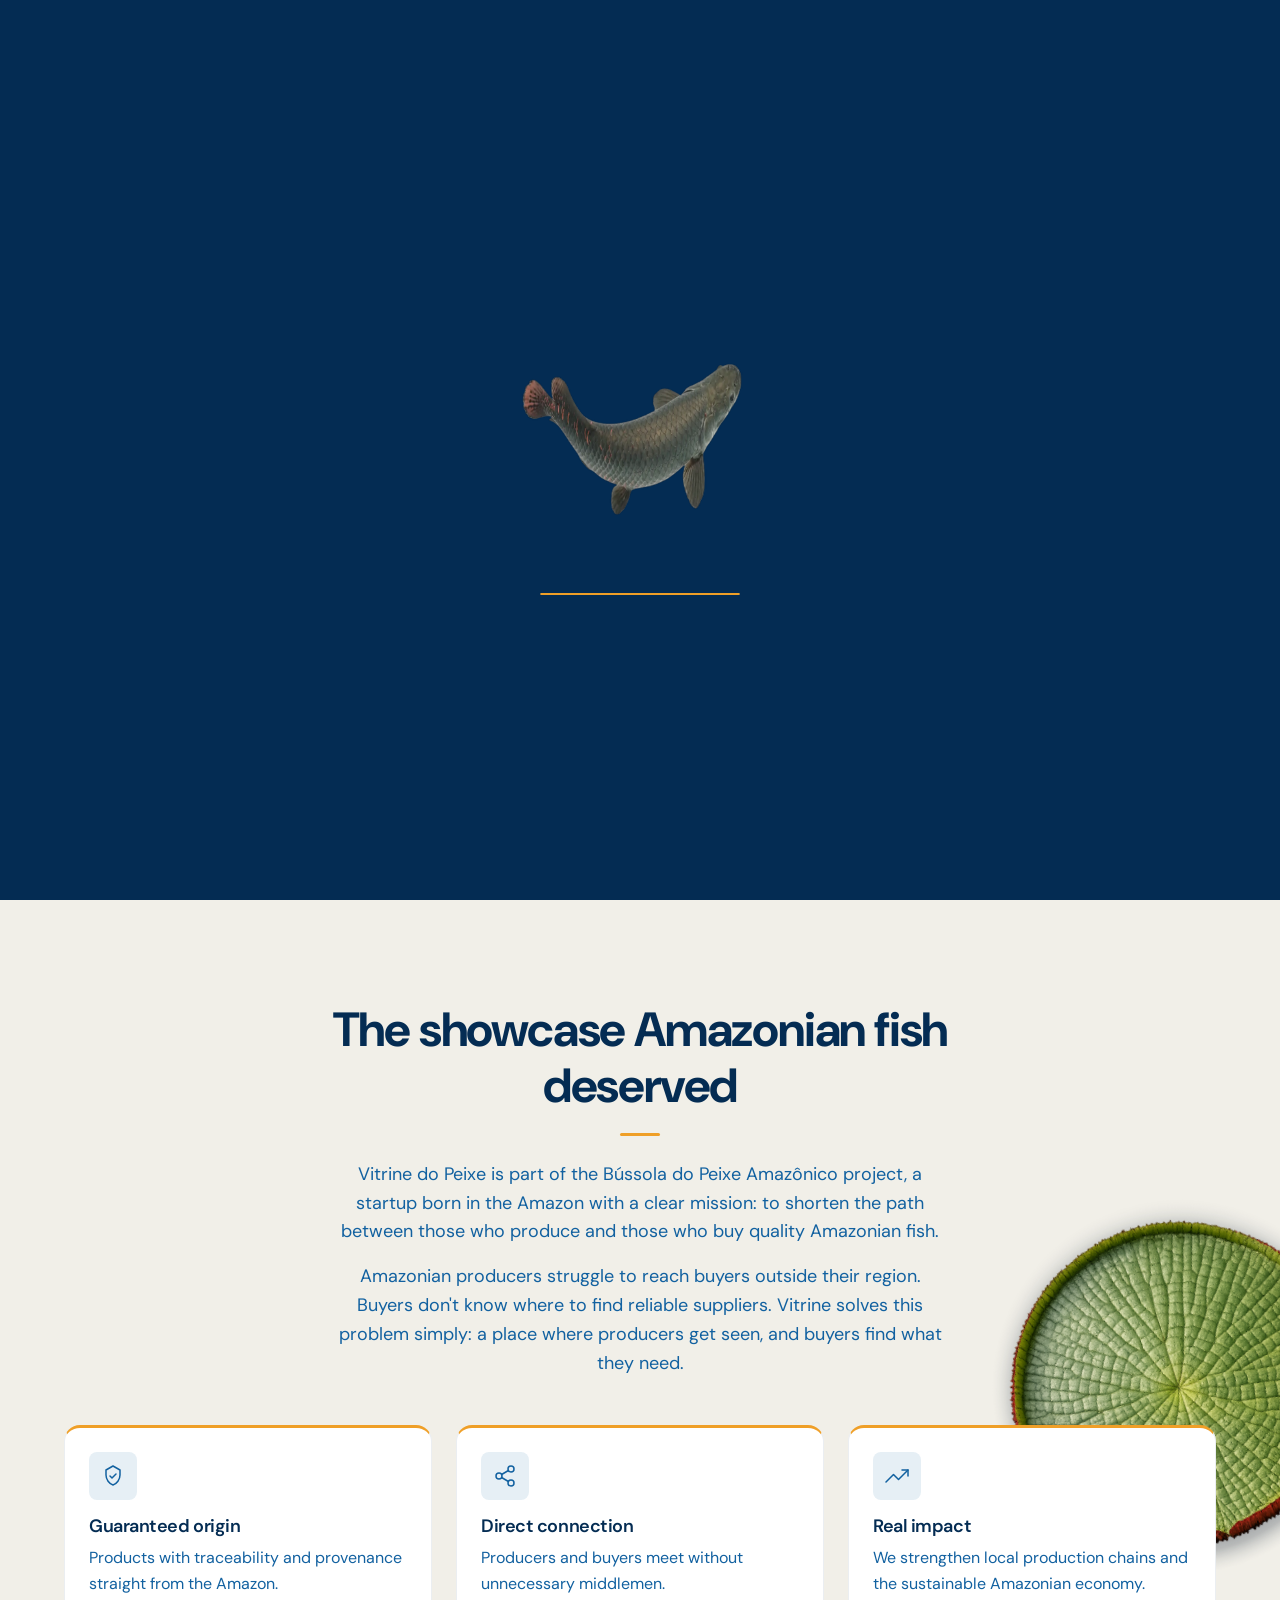
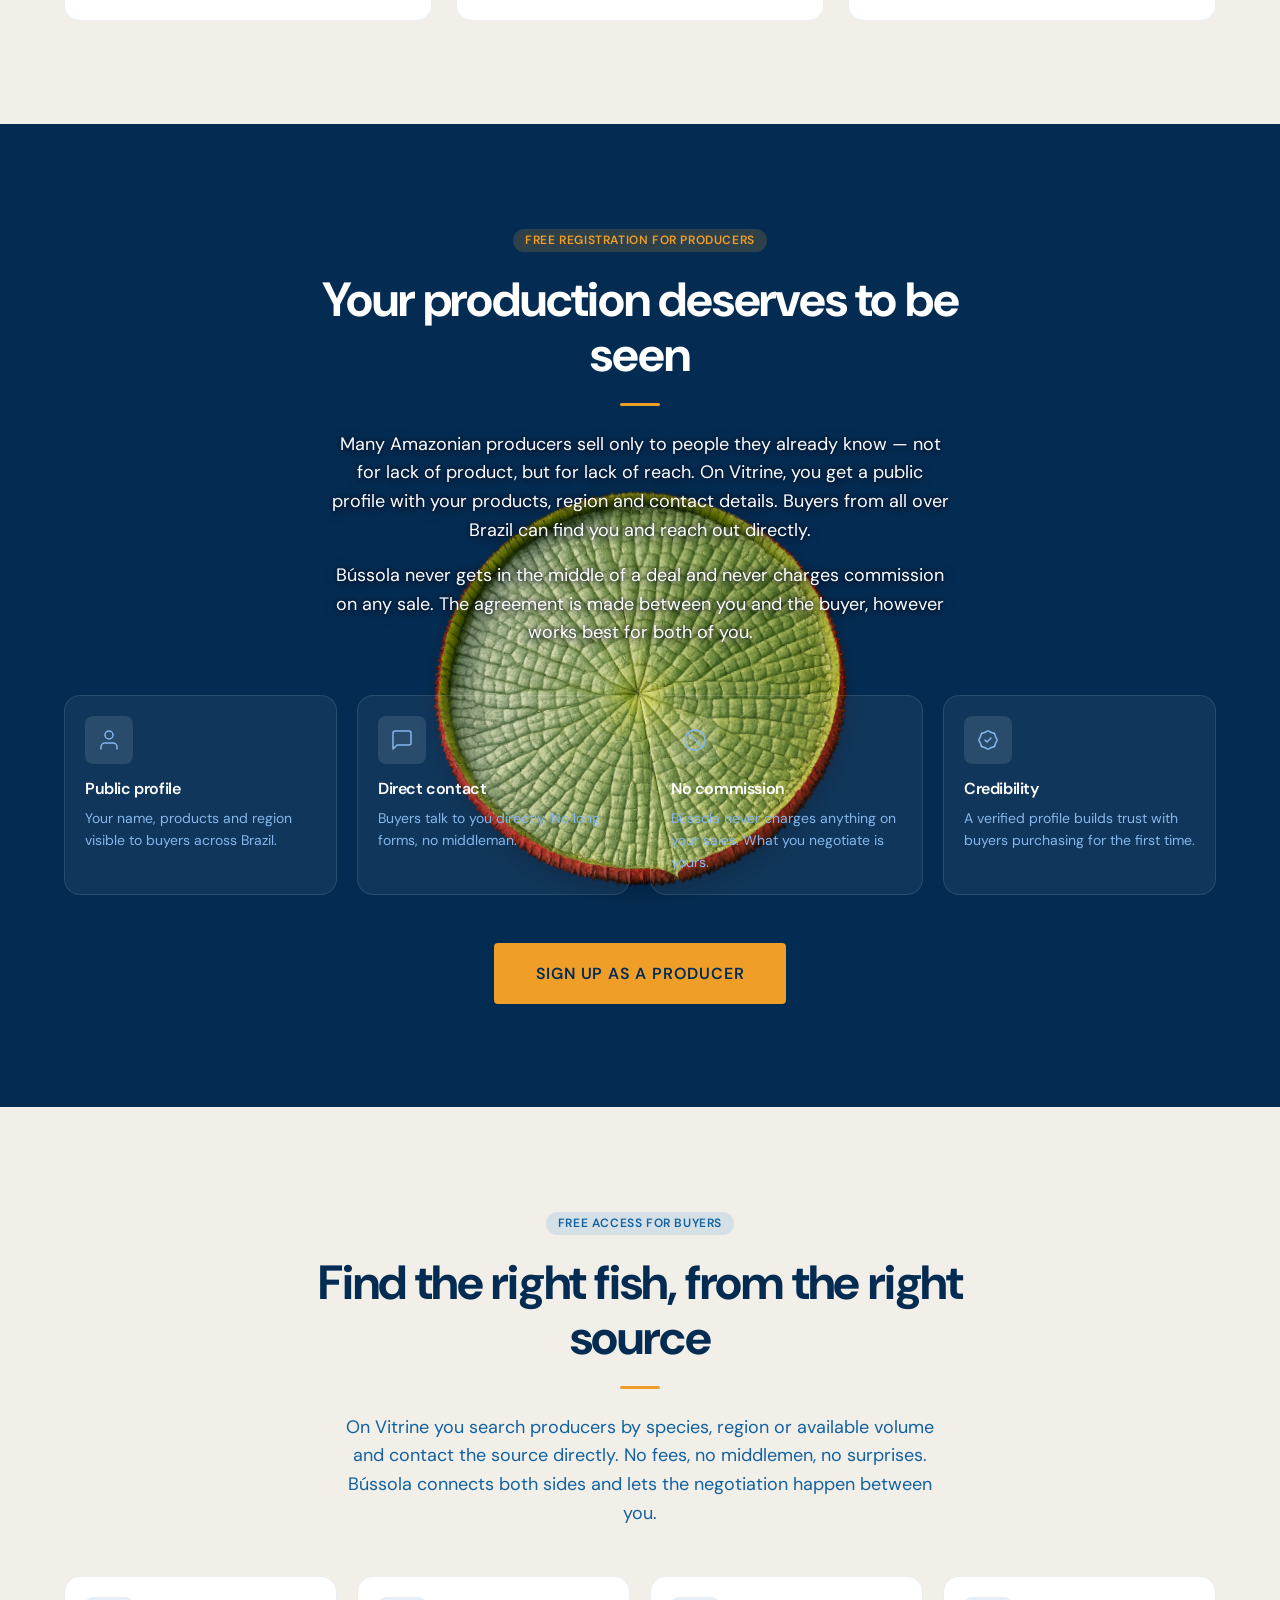
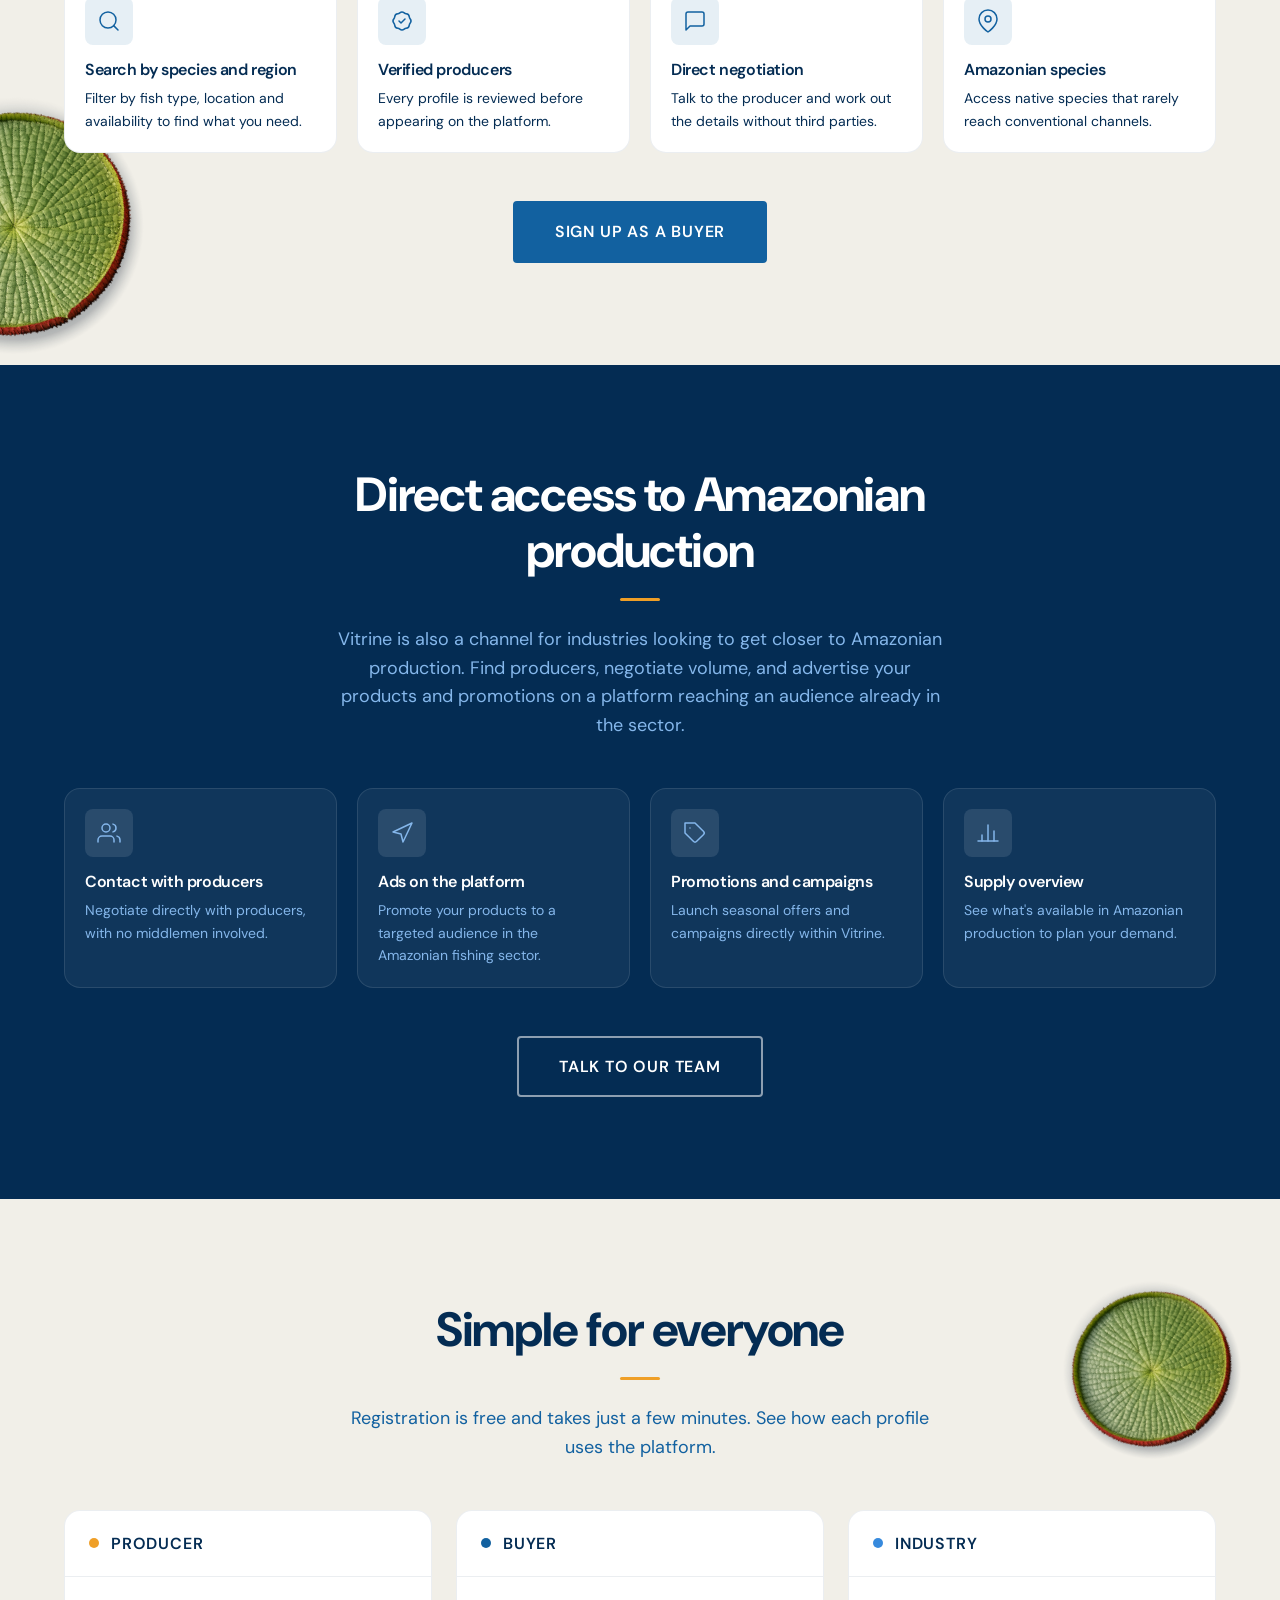
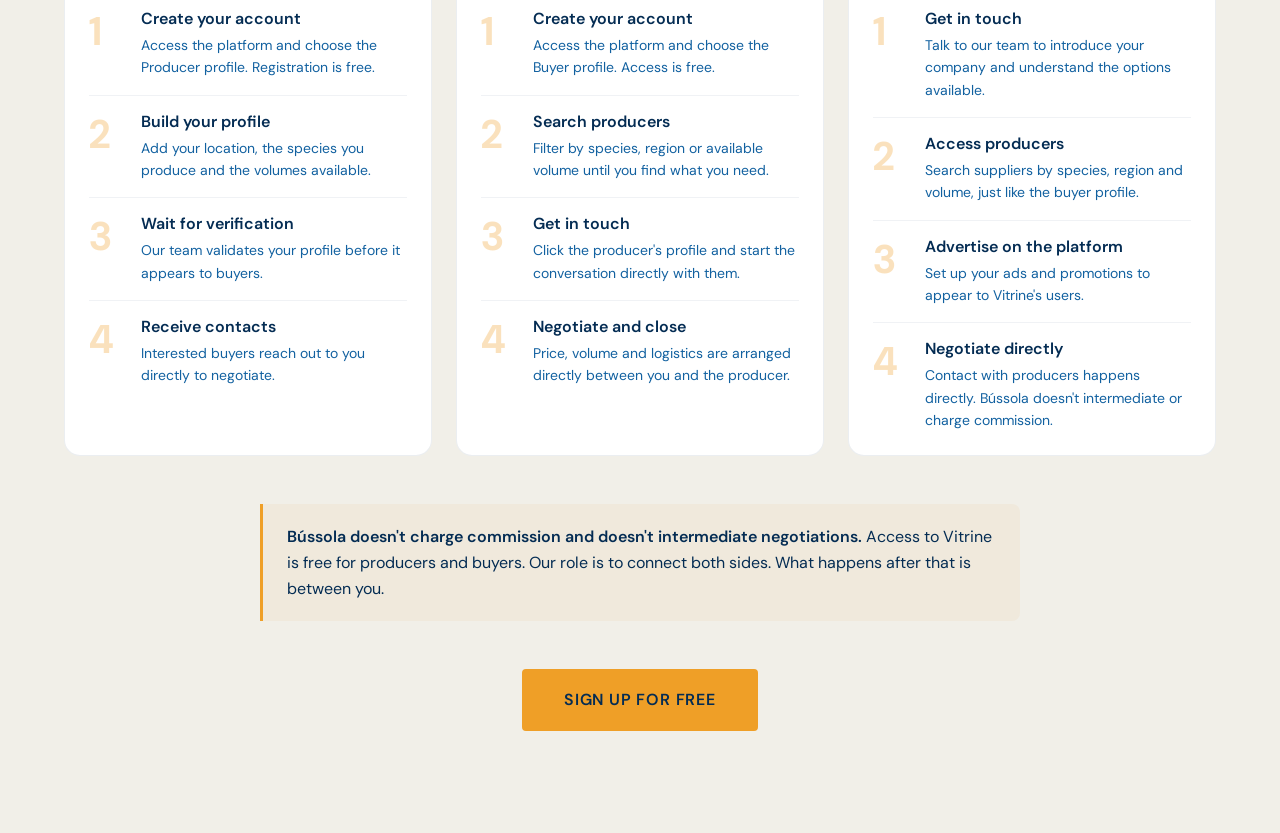
==== commit 4493136d: "Corrige menu mobile, fallback de video e alvo de toque" ====
--- a/en/index.html
+++ b/en/index.html
@@ -371,7 +371,8 @@
       z-index: 50;
     }
     .lang-switch:hover .lang-switch__list,
-    .lang-switch:focus-within .lang-switch__list {
+    .lang-switch:focus-within .lang-switch__list,
+    .lang-switch.is-open .lang-switch__list {
       opacity: 1;
       visibility: visible;
       transform: translateY(0);
@@ -433,7 +434,7 @@
         <li><a href="#industria"     class="nav__link">Industry</a></li>
         <li><a href="#como-funciona" class="nav__link">How It Works</a></li>
         <li><div class="lang-switch">
-                  <button type="button" class="lang-switch__btn" aria-haspopup="true" aria-label="Language">
+                  <button type="button" class="lang-switch__btn" aria-haspopup="true" aria-expanded="false" aria-label="Language">
                     <span aria-hidden="true">🌐</span> English
                   </button>
                   <div class="lang-switch__list" role="menu">
@@ -474,6 +475,7 @@
         aria-hidden="true"
       >
         <source src="../assets/video_hero.webm" type="video/webm" />
+        <source src="../assets/video_hero.mp4" type="video/mp4" />
       </video>
 
       <div class="overlay" aria-hidden="true"></div>
@@ -1042,6 +1044,94 @@
     }());
 
     /* --------------------------------------------------
+       NAV — menu mobile (hamburger)
+    -------------------------------------------------- */
+    (function () {
+      const nav    = document.getElementById('nav');
+      const toggle = nav.querySelector('.nav__toggle');
+      const links  = nav.querySelector('.nav__links');
+      if (!toggle || !links) return;
+
+      function setOffset() {
+        document.documentElement.style.setProperty('--nav-mobile-offset', nav.offsetHeight + 'px');
+      }
+      setOffset();
+      window.addEventListener('resize', setOffset, { passive: true });
+
+      function closeMenu() {
+        toggle.classList.remove('is-open');
+        links.classList.remove('is-open');
+        toggle.setAttribute('aria-expanded', 'false');
+      }
+
+      function openMenu() {
+        toggle.classList.add('is-open');
+        links.classList.add('is-open');
+        toggle.setAttribute('aria-expanded', 'true');
+      }
+
+      toggle.addEventListener('click', function () {
+        (toggle.classList.contains('is-open') ? closeMenu : openMenu)();
+      });
+
+      // Fecha ao navegar para uma seção/link
+      links.querySelectorAll('a').forEach(function (a) {
+        a.addEventListener('click', closeMenu);
+      });
+
+      // Fecha com Esc
+      document.addEventListener('keydown', function (e) {
+        if (e.key === 'Escape') closeMenu();
+      });
+
+      // Fecha ao clicar fora do menu
+      document.addEventListener('click', function (e) {
+        if (!nav.contains(e.target)) closeMenu();
+      });
+
+      // Volta ao layout desktop automaticamente ao redimensionar
+      window.addEventListener('resize', function () {
+        if (window.innerWidth >= 768) closeMenu();
+      }, { passive: true });
+    }());
+
+    /* --------------------------------------------------
+       LANGUAGE SWITCHER — abre/fecha por clique (funciona em
+       touch, onde não existe :hover) e por teclado.
+    -------------------------------------------------- */
+    (function () {
+      document.querySelectorAll('.lang-switch').forEach(function (widget) {
+        const btn = widget.querySelector('.lang-switch__btn');
+        if (!btn) return;
+
+        function close() {
+          widget.classList.remove('is-open');
+          btn.setAttribute('aria-expanded', 'false');
+        }
+        function open() {
+          document.querySelectorAll('.lang-switch.is-open').forEach(function (w) {
+            if (w !== widget) w.classList.remove('is-open');
+          });
+          widget.classList.add('is-open');
+          btn.setAttribute('aria-expanded', 'true');
+        }
+
+        btn.addEventListener('click', function (e) {
+          e.stopPropagation();
+          (widget.classList.contains('is-open') ? close : open)();
+        });
+
+        document.addEventListener('click', function (e) {
+          if (!widget.contains(e.target)) close();
+        });
+
+        document.addEventListener('keydown', function (e) {
+          if (e.key === 'Escape') close();
+        });
+      });
+    }());
+
+    /* --------------------------------------------------
        SCROLL-REVEAL — IntersectionObserver global
        Para seções futuras: adicione classe .scroll-reveal
     -------------------------------------------------- */
--- a/css/sections.css
+++ b/css/sections.css
@@ -323,18 +323,23 @@
 
 
 /* ================================================================
-   NAV — Mobile hamburger (placeholder para implementação futura)
+   NAV — Mobile hamburger
    ================================================================ */
 
 /* ANIMATION: hamburger menu mobile */
 .nav__toggle {
   display: flex;
   flex-direction: column;
+  justify-content: center;
+  align-items: center;
   gap: 5px;
+  width: 44px;
+  height: 44px;
   padding: 6px;
   cursor: pointer;
   background: none;
   border: none;
+  flex-shrink: 0;
 }
 
 .nav__toggle span {
@@ -346,6 +351,78 @@
   transition: transform var(--t-mid), opacity var(--t-mid);
 }
 
+/* Estado aberto — transforma em "X" */
+.nav__toggle.is-open span:nth-child(1) { transform: translateY(7px) rotate(45deg); }
+.nav__toggle.is-open span:nth-child(2) { opacity: 0; }
+.nav__toggle.is-open span:nth-child(3) { transform: translateY(-7px) rotate(-45deg); }
+
 @media (min-width: 768px) {
   .nav__toggle { display: none; }
 }
+
+/* Painel mobile — abaixo de 768px, .nav__links vira um menu suspenso */
+@media (max-width: 767.98px) {
+  .nav__links {
+    display: flex;
+    flex-direction: column;
+    align-items: stretch;
+    gap: 0;
+    position: fixed;
+    inset-inline: 0;
+    top: var(--nav-mobile-offset, 68px);
+    max-height: calc(100vh - var(--nav-mobile-offset, 68px));
+    overflow-y: auto;
+    background: var(--c-primary-90);
+    backdrop-filter: blur(14px);
+    -webkit-backdrop-filter: blur(14px);
+    padding: var(--space-4) var(--container-pad) var(--space-6);
+    box-shadow: 0 12px 24px rgba(2, 18, 38, 0.35);
+    opacity: 0;
+    visibility: hidden;
+    transform: translateY(-8px);
+    transition: opacity var(--t-mid), transform var(--t-mid), visibility var(--t-mid);
+  }
+
+  .nav__links.is-open {
+    opacity: 1;
+    visibility: visible;
+    transform: translateY(0);
+  }
+
+  .nav__links li {
+    width: 100%;
+    border-bottom: 1px solid var(--c-white-08);
+  }
+
+  .nav__links li:last-child { border-bottom: none; }
+
+  .nav__links .nav__link {
+    display: block;
+    padding: var(--space-4) 0;
+  }
+
+  .nav__links .btn { width: 100%; margin-top: var(--space-4); }
+
+  /* Seletor de idioma dentro do menu mobile: sem posicionamento flutuante */
+  .nav__links .lang-switch { padding: var(--space-3) 0; }
+  .nav__links .lang-switch__btn { width: 100%; justify-content: space-between; }
+  .nav__links .lang-switch__list {
+    position: static;
+    box-shadow: none;
+    background: transparent;
+    color: inherit;
+    opacity: 1;
+    visibility: visible;
+    transform: none;
+    display: none;
+    margin-top: var(--space-2);
+    padding: 0;
+  }
+  .nav__links .lang-switch.is-open .lang-switch__list { display: block; }
+  .nav__links .lang-switch__list a { color: var(--c-white-80); }
+  .nav__links .lang-switch__list a:hover,
+  .nav__links .lang-switch__list a[aria-current="true"] {
+    background: var(--c-white-08);
+    color: var(--c-white);
+  }
+}
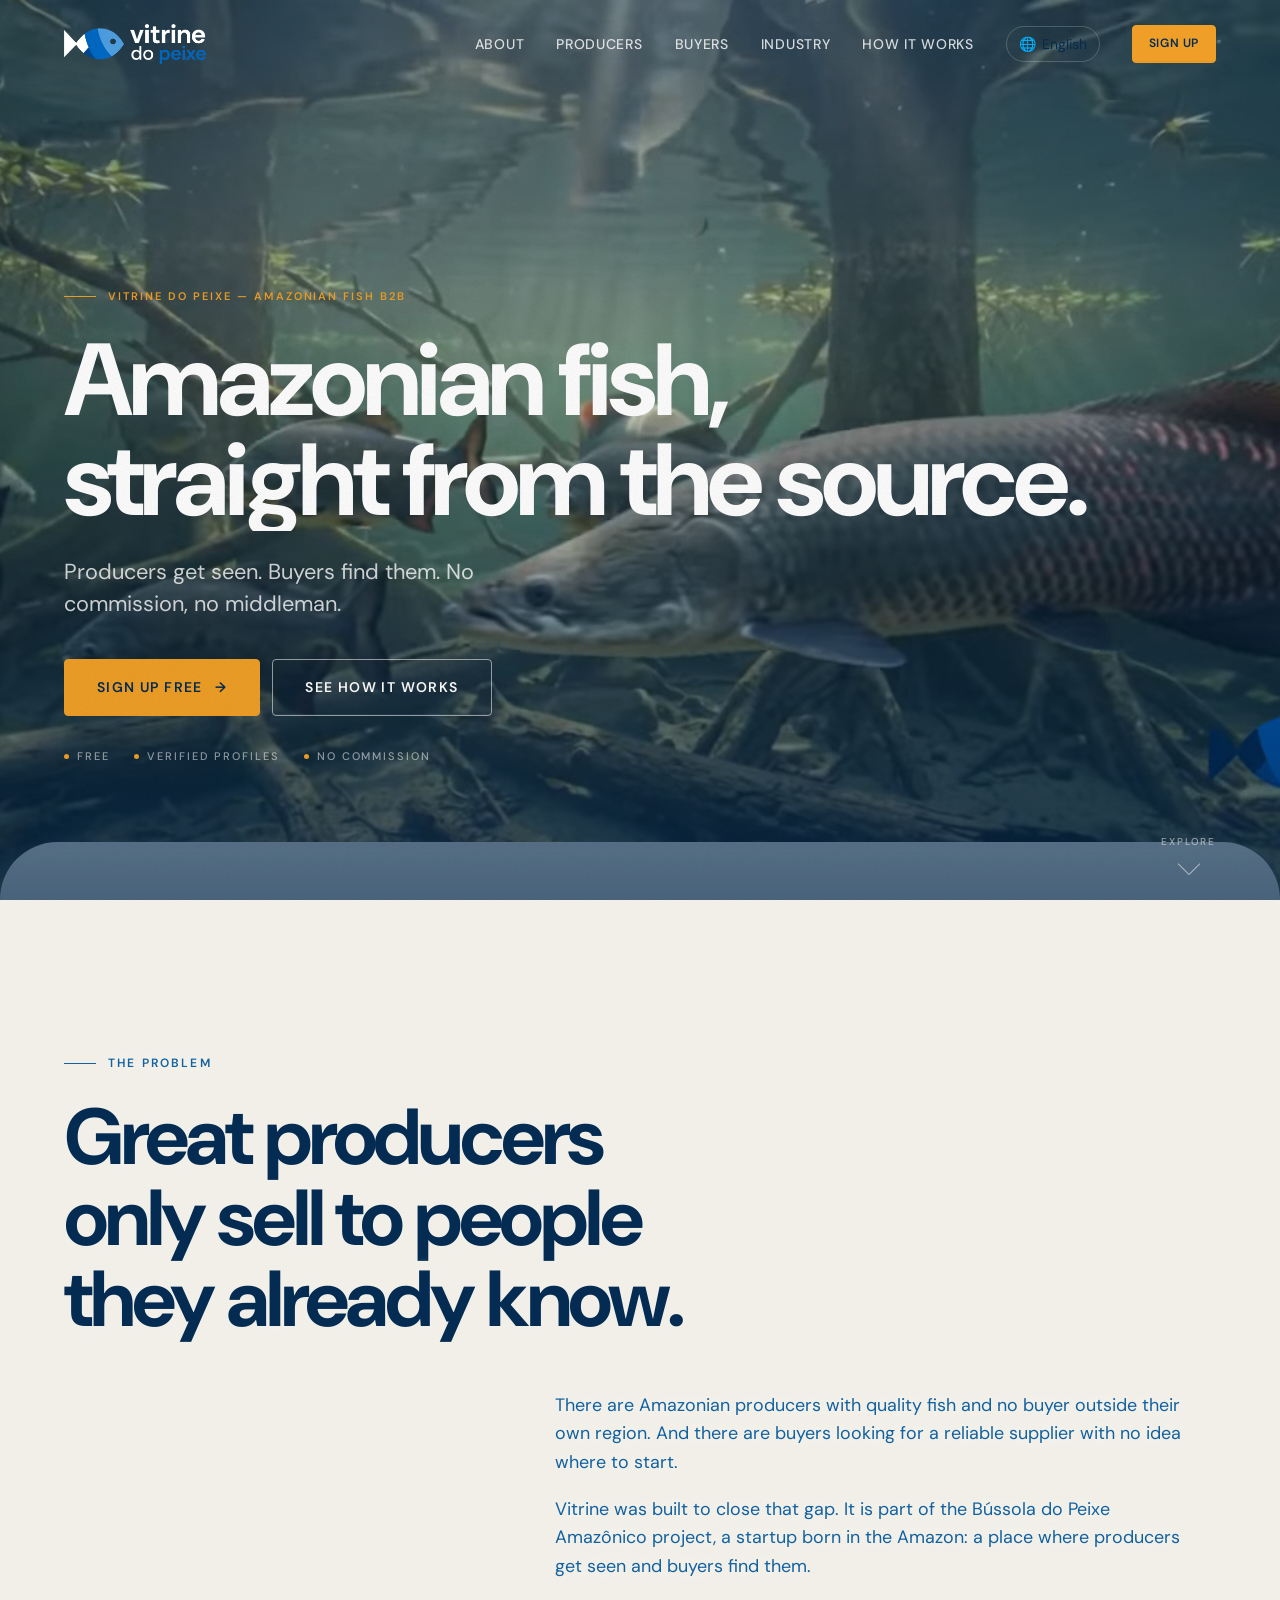
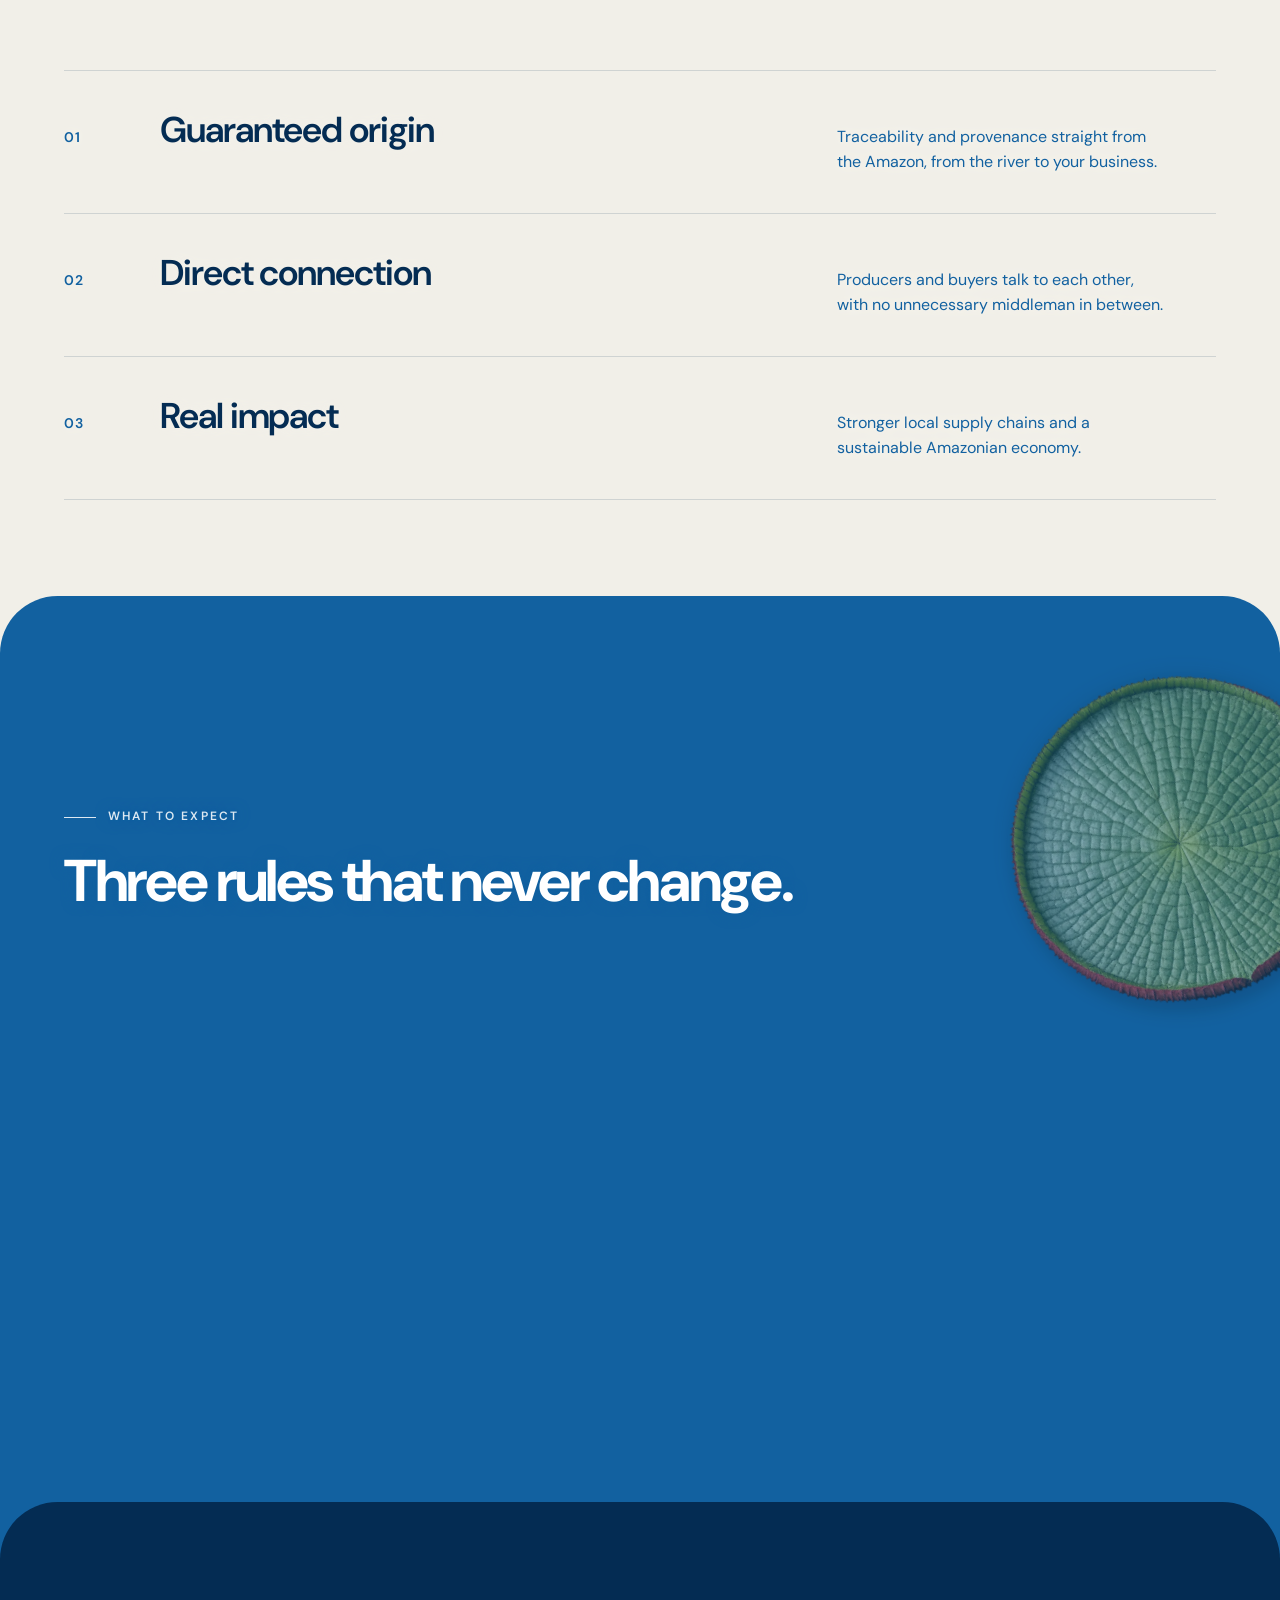
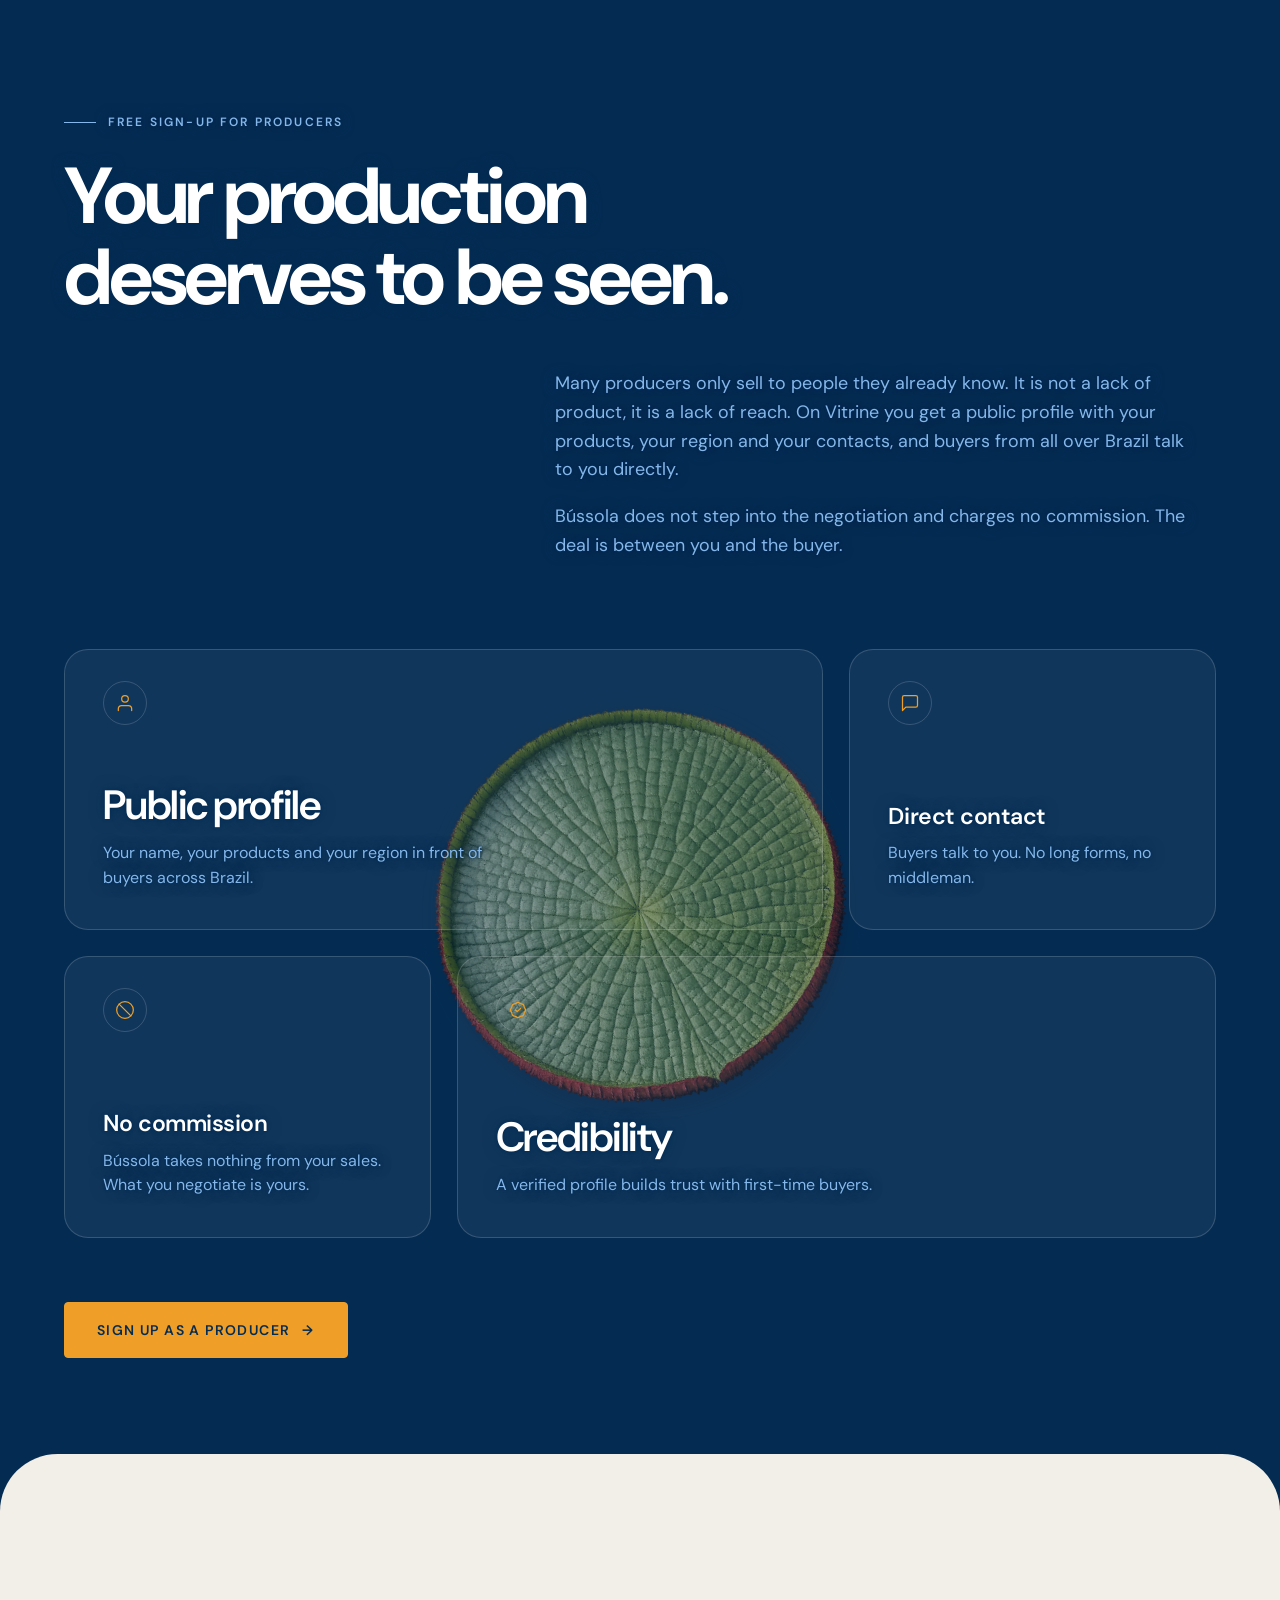
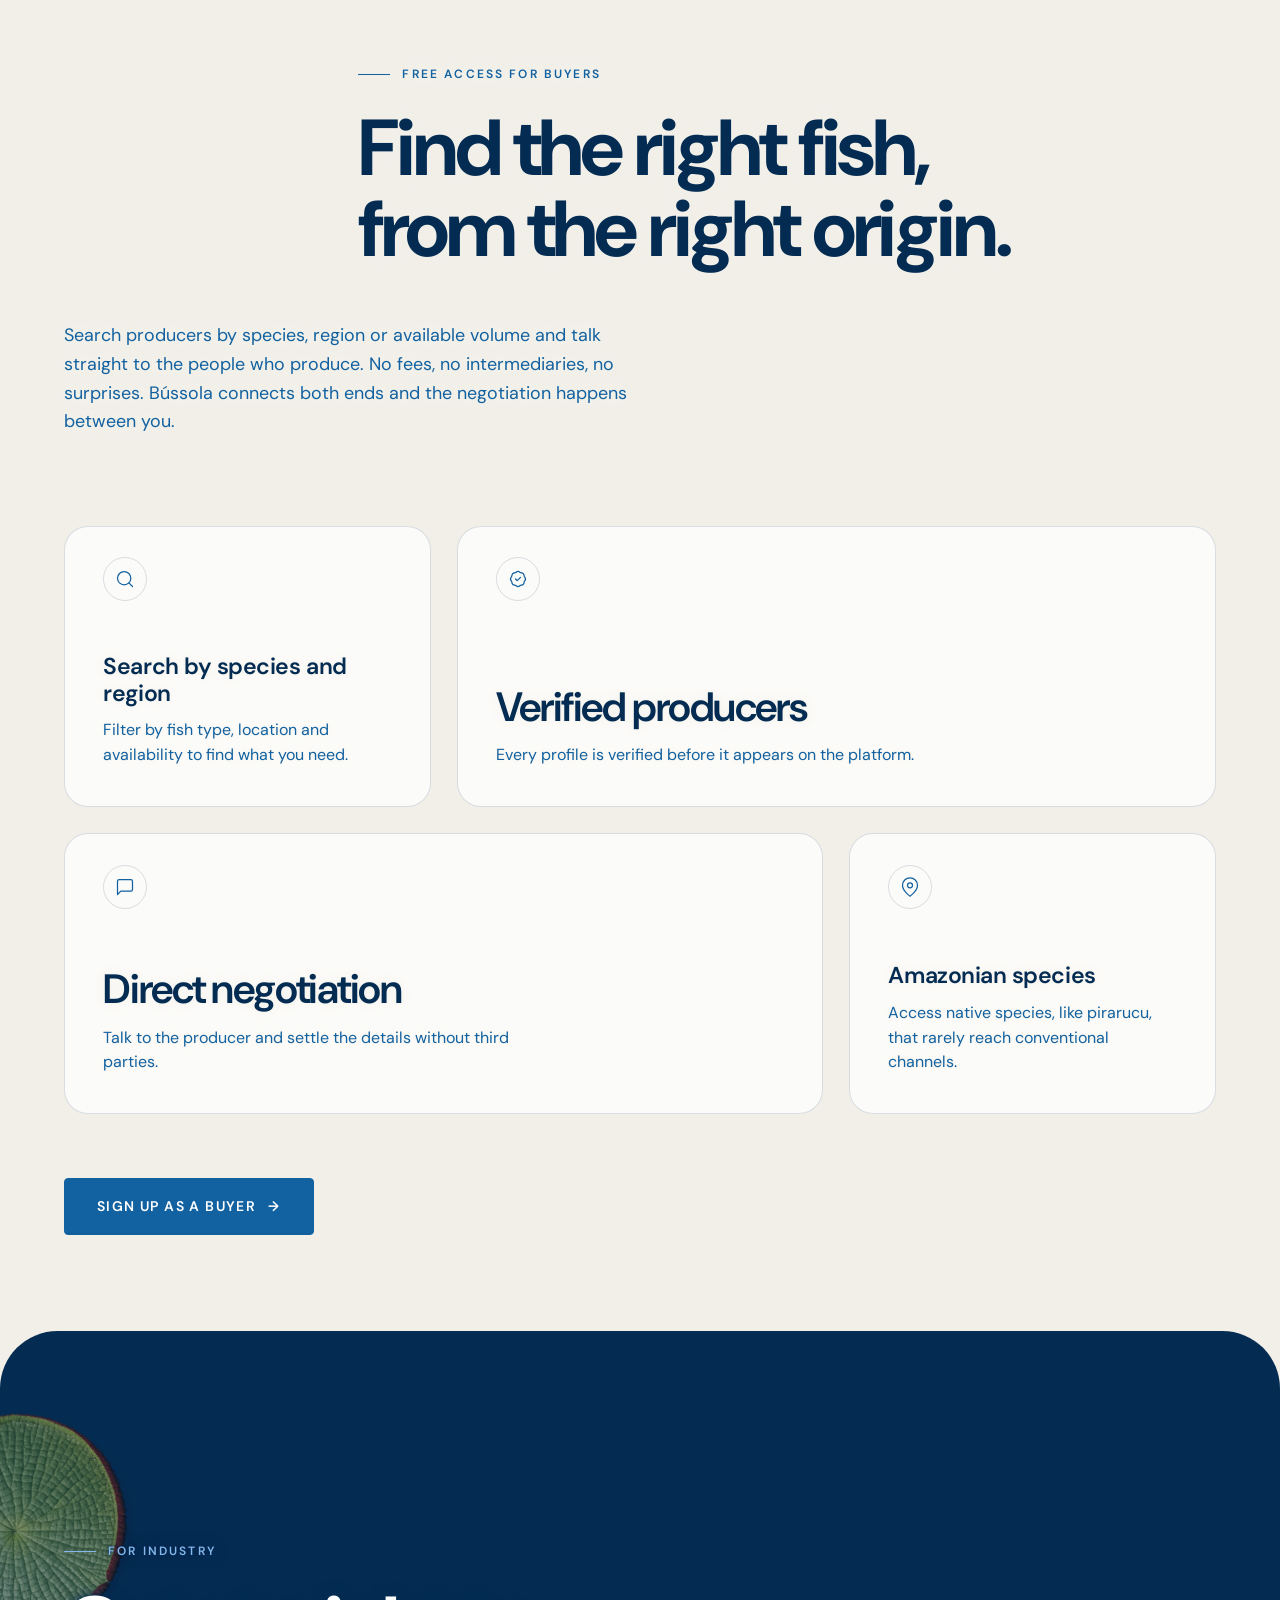
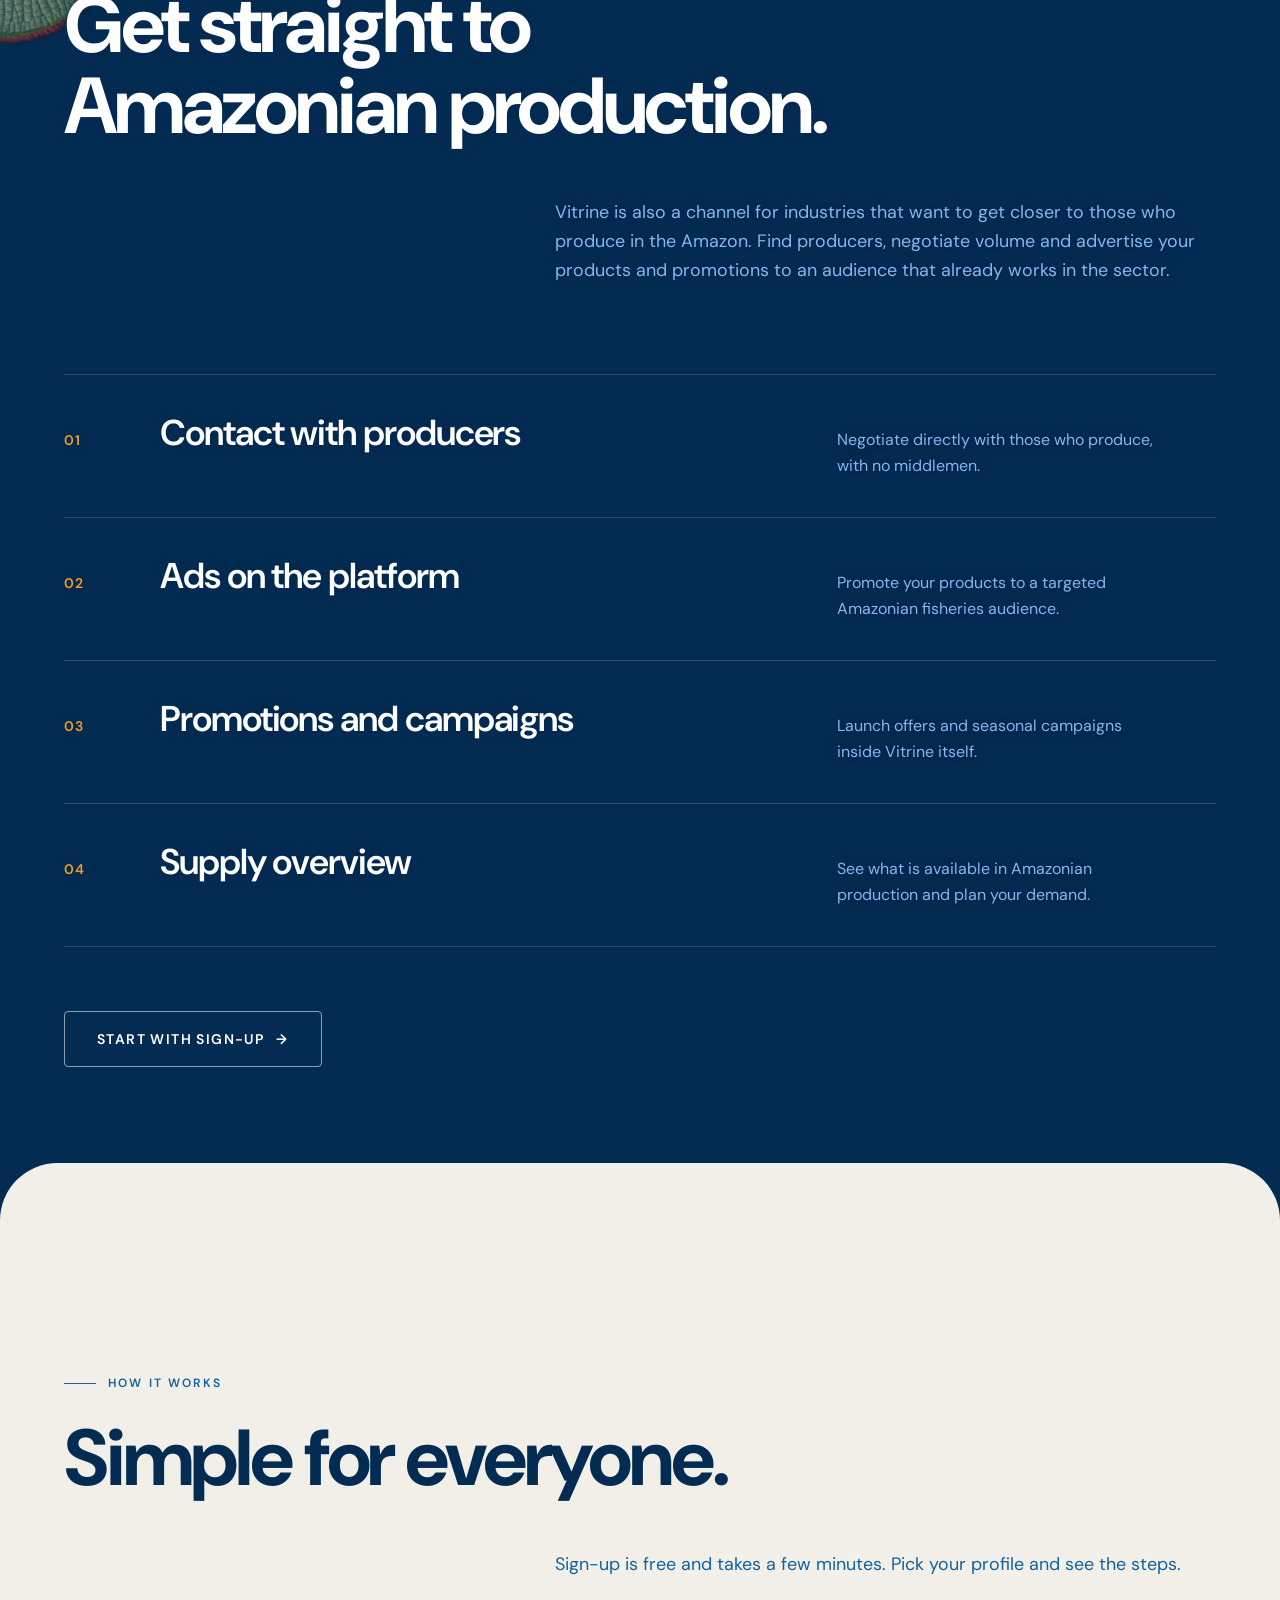
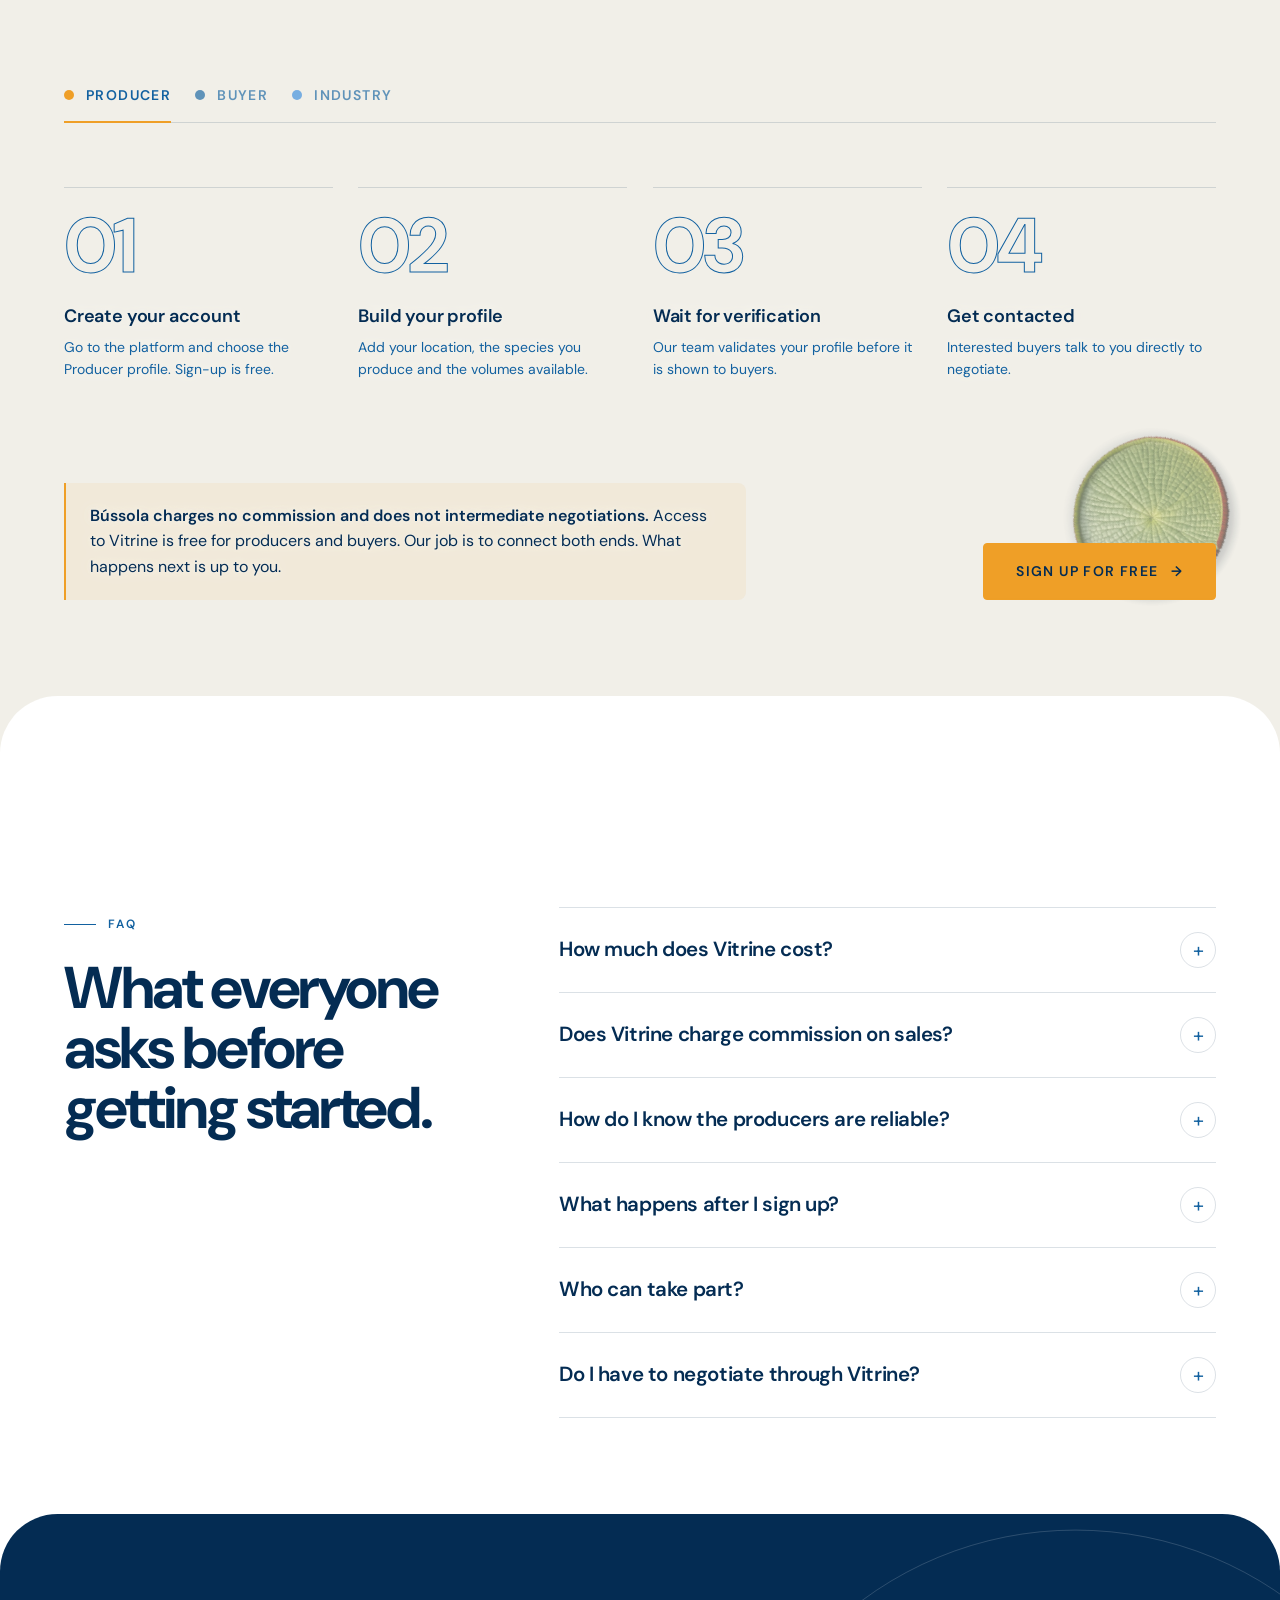
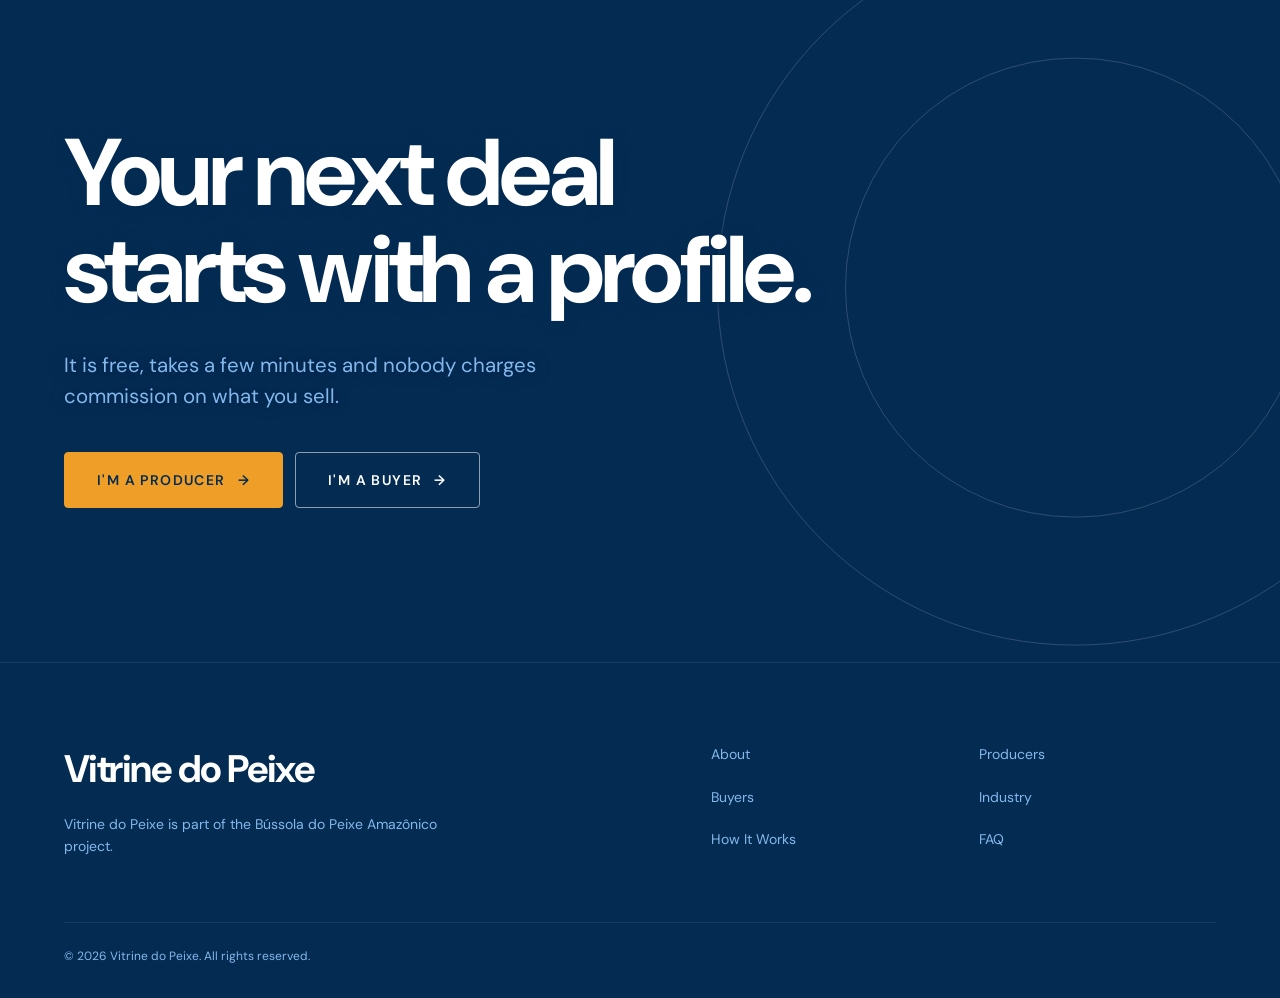
==== commit 2e697d0b: "Refatora landing page: design editorial, copy StoryBrand, SEO, performance e GA4" ====
--- a/en/index.html
+++ b/en/index.html
@@ -3,8 +3,27 @@
 <head>
   <meta charset="UTF-8" />
   <meta name="viewport" content="width=device-width, initial-scale=1.0" />
-  <meta name="description" content="Vitrine do Peixe — B2B platform connecting Amazonian fish production to the market." />
-  <title>Vitrine do Peixe — Connecting production to market</title>
+
+  <!-- Google tag (gtag.js) -->
+  <script async src="https://www.googletagmanager.com/gtag/js?id=G-D315FG7B39"></script>
+  <script>
+    window.dataLayer = window.dataLayer || [];
+    function gtag(){dataLayer.push(arguments);}
+    gtag('js', new Date());
+
+    gtag('config', 'G-D315FG7B39');
+  </script>
+
+  <script>
+    /* marca JS ativo (o CSS só esconde elementos "a revelar" se houver JS)
+       + rede de segurança: nunca deixa o hero invisível se algo falhar */
+    document.documentElement.classList.add('js');
+    setTimeout(function () { document.documentElement.classList.add('hero-ready'); }, 6000);
+  </script>
+
+  <title>Vitrine do Peixe — Amazonian fish, straight from the producer</title>
+  <meta name="description" content="Free B2B platform connecting producers and buyers of Amazonian fish, like pirarucu. Verified profiles, direct contact and zero commission." />
+  <meta name="theme-color" content="#042C53" />
 
   <link rel="canonical" href="https://claudio-dev-b.github.io/site-vitrine-do-peixe/en/" />
   <link rel="alternate" hreflang="pt-BR" href="https://claudio-dev-b.github.io/site-vitrine-do-peixe/" />
@@ -13,22 +32,135 @@
   <link rel="alternate" hreflang="zh-Hans" href="https://claudio-dev-b.github.io/site-vitrine-do-peixe/zh/" />
   <link rel="alternate" hreflang="x-default" href="https://claudio-dev-b.github.io/site-vitrine-do-peixe/" />
 
+  <!-- Open Graph / Twitter -->
+  <meta property="og:type" content="website" />
+  <meta property="og:site_name" content="Vitrine do Peixe" />
+  <meta property="og:title" content="Vitrine do Peixe — Amazonian fish, straight from the producer" />
+  <meta property="og:description" content="Free B2B platform connecting producers and buyers of Amazonian fish, like pirarucu. Verified profiles, direct contact and zero commission." />
+  <meta property="og:url" content="https://claudio-dev-b.github.io/site-vitrine-do-peixe/en/" />
+  <meta property="og:locale" content="en_US" />
+  <meta property="og:image" content="https://claudio-dev-b.github.io/site-vitrine-do-peixe/assets/logo.png" />
+  <meta property="og:image:width" content="1721" />
+  <meta property="og:image:height" content="914" />
+  <meta name="twitter:card" content="summary_large_image" />
+  <meta name="twitter:title" content="Vitrine do Peixe — Amazonian fish, straight from the producer" />
+  <meta name="twitter:description" content="Free B2B platform connecting producers and buyers of Amazonian fish, like pirarucu. Verified profiles, direct contact and zero commission." />
+  <meta name="twitter:image" content="https://claudio-dev-b.github.io/site-vitrine-do-peixe/assets/logo.png" />
+
   <link rel="icon" type="image/png" href="../assets/favicon-32x32.png" sizes="32x32" />
   <link rel="apple-touch-icon" href="../assets/apple-touch-icon.png" />
 
-  <!-- DM Sans -->
+  <script type="application/ld+json">
+{
+  "@context": "https://schema.org",
+  "@graph": [
+    {
+      "@type": "Organization",
+      "@id": "https://claudio-dev-b.github.io/site-vitrine-do-peixe/#organization",
+      "name": "Vitrine do Peixe",
+      "url": "https://claudio-dev-b.github.io/site-vitrine-do-peixe/",
+      "logo": "https://claudio-dev-b.github.io/site-vitrine-do-peixe/assets/logo.png",
+      "description": "Free B2B platform connecting producers and buyers of Amazonian fish, like pirarucu. Verified profiles, direct contact and zero commission.",
+      "parentOrganization": {
+        "@type": "Organization",
+        "name": "Bússola do Peixe Amazônico"
+      },
+      "areaServed": "BR"
+    },
+    {
+      "@type": "WebSite",
+      "@id": "https://claudio-dev-b.github.io/site-vitrine-do-peixe/#website",
+      "url": "https://claudio-dev-b.github.io/site-vitrine-do-peixe/",
+      "name": "Vitrine do Peixe",
+      "inLanguage": "en",
+      "publisher": {
+        "@id": "https://claudio-dev-b.github.io/site-vitrine-do-peixe/#organization"
+      }
+    },
+    {
+      "@type": "WebPage",
+      "@id": "https://claudio-dev-b.github.io/site-vitrine-do-peixe/en/#webpage",
+      "url": "https://claudio-dev-b.github.io/site-vitrine-do-peixe/en/",
+      "name": "Vitrine do Peixe — Amazonian fish, straight from the producer",
+      "description": "Free B2B platform connecting producers and buyers of Amazonian fish, like pirarucu. Verified profiles, direct contact and zero commission.",
+      "inLanguage": "en",
+      "isPartOf": {
+        "@id": "https://claudio-dev-b.github.io/site-vitrine-do-peixe/#website"
+      },
+      "about": {
+        "@id": "https://claudio-dev-b.github.io/site-vitrine-do-peixe/#organization"
+      }
+    },
+    {
+      "@type": "FAQPage",
+      "@id": "https://claudio-dev-b.github.io/site-vitrine-do-peixe/en/#faq",
+      "inLanguage": "en",
+      "mainEntity": [
+        {
+          "@type": "Question",
+          "name": "How much does Vitrine cost?",
+          "acceptedAnswer": {
+            "@type": "Answer",
+            "text": "Nothing. Sign-up and access are free for producers and buyers."
+          }
+        },
+        {
+          "@type": "Question",
+          "name": "Does Vitrine charge commission on sales?",
+          "acceptedAnswer": {
+            "@type": "Answer",
+            "text": "No. Bússola does not step into the negotiation or charge commission. Price, volume and logistics are agreed between you and the other party."
+          }
+        },
+        {
+          "@type": "Question",
+          "name": "How do I know the producers are reliable?",
+          "acceptedAnswer": {
+            "@type": "Answer",
+            "text": "Every profile is verified by our team before it appears on the platform. After the first contact, the conversation and the deal are between you."
+          }
+        },
+        {
+          "@type": "Question",
+          "name": "What happens after I sign up?",
+          "acceptedAnswer": {
+            "@type": "Answer",
+            "text": "You create your account and choose your profile. Every sign-up is approved by our team before first access to the platform."
+          }
+        },
+        {
+          "@type": "Question",
+          "name": "Who can take part?",
+          "acceptedAnswer": {
+            "@type": "Answer",
+            "text": "Producers and fish farmers, buyers and industries working with Amazonian fish."
+          }
+        },
+        {
+          "@type": "Question",
+          "name": "Do I have to negotiate through Vitrine?",
+          "acceptedAnswer": {
+            "@type": "Answer",
+            "text": "No. Vitrine connects both ends and the negotiation happens directly between you, in whatever way works best for both."
+          }
+        }
+      ]
+    }
+  ]
+}
+  </script>
+
+  <!-- DM Sans (display=swap: texto aparece na hora com fonte reserva) -->
   <link rel="preconnect" href="https://fonts.googleapis.com" />
   <link rel="preconnect" href="https://fonts.gstatic.com" crossorigin />
   <link href="https://fonts.googleapis.com/css2?family=DM+Sans:opsz,wght@9..40,400;9..40,500;9..40,600;9..40,700&display=swap" rel="stylesheet" />
 
-  <!-- Base da identidade visual -->
   <link rel="stylesheet" href="../css/base.css" />
-  <!-- Estilos das seções -->
   <link rel="stylesheet" href="../css/sections.css" />
 
   <style>
     /* =============================================
-       PRELOADER
+       CSS CRÍTICO — preloader, hero, peixe
     ============================================= */
     #preloader {
       position: fixed;
@@ -40,49 +172,23 @@
       align-items: center;
       justify-content: center;
       gap: 28px;
-      transition: opacity 0.7s ease, visibility 0.7s ease;
-    }
-
-    #preloader.fade-out {
-      opacity: 0;
-      visibility: hidden;
-      pointer-events: none;
-    }
-
-    #preloader-canvas {
-      width:  min(260px, 72vw);
-      height: min(260px, 72vw);
-    }
-
-    #preloader-bar-wrap {
-      width: min(200px, 56vw);
-      height: 2px;
-      background: var(--c-white-08);
-      border-radius: 2px;
-      overflow: hidden;
-    }
-
-    #preloader-bar {
-      height: 100%;
-      width: 0%;
-      background: var(--c-cta);
-      border-radius: 2px;
-      transition: width 80ms linear;
-    }
-
-    /* =============================================
-       HERO
-    ============================================= */
+      transition: opacity 0.6s ease, visibility 0.6s ease;
+    }
+    .hero-ready #preloader { opacity: 0; visibility: hidden; pointer-events: none; }
+
+    #preloader-canvas { width: min(260px, 72vw); height: min(260px, 72vw); }
+    #preloader-bar-wrap { width: min(200px, 56vw); height: 2px; background: var(--c-white-08); overflow: hidden; }
+    #preloader-bar { height: 100%; width: 100%; background: var(--c-cta); transform: scaleX(0); transform-origin: left; }
+
+    /* ---------- HERO ---------- */
     #hero {
       position: relative;
       width: 100%;
       height: 100svh;
-      min-height: 100vh;
+      min-height: 560px;
       display: flex;
-      align-items: center;
-      justify-content: center;
+      align-items: flex-end;
       overflow: hidden;
-      text-align: center;
     }
 
     #hero-video {
@@ -97,88 +203,71 @@
     #hero-content {
       position: relative;
       z-index: 2;
-      padding: 0 var(--container-pad);
-      max-width: 960px;
       width: 100%;
-    }
-
-    /* Eyebrow */
+      max-width: var(--container-xl);
+      margin-inline: auto;
+      padding: 0 var(--container-pad) clamp(88px, 15vh, 160px);
+    }
+
     .hero-eyebrow {
-      display: inline-flex;
-      align-items: center;
+      display: flex;
+      align-items: flex-start;
       gap: var(--space-3);
-      margin-bottom: var(--space-5);
-      opacity: 0;
-    }
-
-    .hero-eyebrow::before,
-    .hero-eyebrow::after {
-      content: '';
-      display: block;
-      width: 28px;
-      height: 1px;
-      background: var(--c-cta);
-      flex-shrink: 0;
-    }
-
-    .hero-eyebrow p {
-      font-size: 10px;
+      margin-bottom: var(--space-6);
+      font-size: 11px;
       font-weight: var(--fw-semibold);
       letter-spacing: var(--ls-widest);
       text-transform: uppercase;
       color: var(--c-cta);
     }
-
-    /* Título — animação reveal com clip-path */
-    .hero-title-wrap {
-      overflow: hidden; /* máscara que esconde o texto antes de revelar */
-      padding-bottom: 0.1em; /* evita corte de descendentes */
-    }
+    .hero-eyebrow::before { content: ''; flex-shrink: 0; width: 32px; height: 1px; margin-top: 0.7em; background: currentColor; }
+
+    .hero-title-wrap { overflow: hidden; padding-bottom: 0.12em; }
 
     #hero-title {
-      font-size: var(--text-hero);
+      font-size: clamp(2.2rem, 8vw, 7.4rem);
       font-weight: var(--fw-bold);
-      line-height: var(--lh-tight);
-      letter-spacing: var(--ls-tight);
+      line-height: 0.98;
+      letter-spacing: -0.04em;
+      color: var(--c-white);
+      text-wrap: balance;
+    }
+
+    #hero-subtitle {
+      max-width: 34ch;
+      margin-top: var(--space-6);
+      font-size: clamp(1.05rem, 1.7vw, 1.5rem);
+      line-height: 1.45;
+      color: var(--c-white-80);
+    }
+
+    .hero-actions { display: flex; flex-wrap: wrap; gap: var(--space-3); margin-top: var(--space-10); }
+
+    .hero-trust {
+      display: flex;
+      flex-wrap: wrap;
+      gap: var(--space-2) var(--space-6);
+      margin-top: var(--space-8);
+      font-size: 11px;
+      font-weight: var(--fw-medium);
+      letter-spacing: var(--ls-widest);
       text-transform: uppercase;
-      color: var(--c-white);
-      opacity: 0;
-    }
-
-    /* Divisor */
-    #hero-divider {
-      width: 40px;
-      height: 3px;
-      background: var(--c-cta);
-      border-radius: 2px;
-      margin: var(--space-6) auto;
-      opacity: 0;
-    }
-
-    /* Subtítulo */
-    #hero-subtitle {
-      font-size: clamp(0.875rem, 3vw, 1.25rem);
-      font-weight: var(--fw-regular);
-      letter-spacing: var(--ls-wider);
-      text-transform: uppercase;
-      color: var(--c-white-80);
-      opacity: 0;
-    }
-
-    /* Scroll indicator */
+      color: var(--c-white-55);
+    }
+    .hero-trust li { display: inline-flex; align-items: center; gap: 8px; }
+    .hero-trust li::before { content: ''; width: 5px; height: 5px; border-radius: 50%; background: var(--c-cta); }
+
     #hero-scroll {
       position: absolute;
       bottom: 28px;
-      left: 50%;
-      transform: translateX(-50%);
+      right: var(--container-pad);
       z-index: 2;
-      display: flex;
+      display: none;
       flex-direction: column;
       align-items: center;
       gap: 6px;
-      opacity: 0;
-    }
-
+    }
+    @media (min-width: 900px) { #hero-scroll { display: flex; } }
     #hero-scroll span {
       font-size: 10px;
       font-weight: var(--fw-medium);
@@ -186,80 +275,38 @@
       text-transform: uppercase;
       color: var(--c-white-55);
     }
-
     .scroll-chevron {
-      width: 18px;
-      height: 18px;
+      width: 16px;
+      height: 16px;
       border-right: 1.5px solid var(--c-white-55);
       border-bottom: 1.5px solid var(--c-white-55);
       transform: rotate(45deg);
       animation: chevronBounce 1.8s ease-in-out infinite;
     }
 
-    /* =============================================
-       ANIMAÇÕES DO HERO
-       Clip-path reveal: texto "abre" de baixo para cima,
-       como saindo de trás de uma régua — efeito editorial.
-    ============================================= */
-
-    /* Eyebrow — fade simples */
-    @keyframes heroEyebrow {
-      from { opacity: 0; transform: translateY(-10px); }
-      to   { opacity: 1; transform: translateY(0); }
-    }
-
-    /* Título — clip-path de baixo para cima + leve escala */
+    /* Entrada do hero (só com JS; só depois do preloader) */
+    .js .hero-in { opacity: 0; }
+    .hero-ready .hero-in {
+      animation: heroIn 0.9s cubic-bezier(0.22, 1, 0.36, 1) both;
+      animation-delay: calc(0.1s + var(--i, 0) * 0.12s);
+    }
+    .hero-ready #hero-title { animation-name: heroTitleReveal; animation-duration: 1.1s; }
+
+    @keyframes heroIn {
+      from { opacity: 0; transform: translate3d(0, 18px, 0); }
+      to   { opacity: 1; transform: translate3d(0, 0, 0); }
+    }
     @keyframes heroTitleReveal {
-      from {
-        opacity: 0;
-        clip-path: inset(0 0 100% 0);
-        transform: translateY(20px) scaleY(0.96);
-      }
-      to {
-        opacity: 1;
-        clip-path: inset(0 0 0% 0);
-        transform: translateY(0) scaleY(1);
-      }
-    }
-
-    /* Divisor — expande da esquerda */
-    @keyframes heroDivider {
-      from { opacity: 0; transform: scaleX(0); transform-origin: center; }
-      to   { opacity: 1; transform: scaleX(1); transform-origin: center; }
-    }
-
-    /* Subtítulo — fade com tracking */
-    @keyframes heroSubtitle {
-      from { opacity: 0; letter-spacing: 0.20em; filter: blur(4px); }
-      to   { opacity: 1; letter-spacing: var(--ls-wider); filter: blur(0); }
-    }
-
-    /* Scroll indicator — fade */
-    @keyframes heroScroll {
-      from { opacity: 0; transform: translate(-50%, 8px); }
-      to   { opacity: 1; transform: translate(-50%, 0); }
-    }
-
-    /* Classes aplicadas via JS após preloader */
-    .hero-anim-eyebrow  { animation: heroEyebrow     0.7s ease            forwards; animation-delay: 0.10s; }
-    .hero-anim-title    { animation: heroTitleReveal  1.0s cubic-bezier(0.22, 1, 0.36, 1) forwards; animation-delay: 0.35s; }
-    .hero-anim-divider  { animation: heroDivider      0.6s ease            forwards; animation-delay: 0.75s; }
-    .hero-anim-subtitle { animation: heroSubtitle     0.9s ease            forwards; animation-delay: 0.95s; }
-    .hero-anim-scroll   { animation: heroScroll       0.7s ease            forwards; animation-delay: 1.30s; }
-  </style>
-
-  <style>
-    /* =============================================
-       HERO PARALLAX
-    ============================================= */
-    #hero-video,
-    #hero-content { will-change: transform; }
+      from { opacity: 0; clip-path: inset(0 0 100% 0); transform: translate3d(0, 24px, 0); }
+      to   { opacity: 1; clip-path: inset(0 0 0 0);    transform: translate3d(0, 0, 0); }
+    }
+
+    #hero-video, #hero-content { will-change: transform; }
 
     /* =============================================
        PIRARUCU — SCROLL-DRIVEN IMAGE SEQUENCE
-       Camada (#fish-layer) controla a POSIÇÃO (segue o
-       scroll na hora). O canvas controla a ROTAÇÃO, com
-       transição → vira de direção suavemente ao subir/descer.
+       Camada = posição (translate3d, na GPU).
+       Canvas = rotação (transição suave ao inverter a direção).
     ============================================= */
     #fish-layer {
       position: fixed;
@@ -270,73 +317,62 @@
       will-change: transform, opacity;
       opacity: 0;
       transition: opacity 0.5s ease;
-      /* sombra direcional (camada não rotaciona → sombra fixa na tela) */
       filter: drop-shadow(6px 12px 18px rgba(2, 18, 38, 0.55));
     }
-
     #fish-canvas {
       display: block;
       transform-origin: center center;
       transition: transform 0.6s cubic-bezier(0.45, 0, 0.2, 1);
     }
 
-    /* =============================================
-       LIQUID GLASS — camada leve entre o peixe e o conteúdo
-    ============================================= */
+    /* Película leve entre o peixe e o conteúdo (sem backdrop-filter: era caro a cada scroll) */
     #liquid-glass {
       position: fixed;
       inset: 0;
-      z-index: 2;                 /* entre o peixe (1) e o conteúdo (3) */
+      z-index: 2;
       pointer-events: none;
       opacity: 0;
       transition: opacity 0.5s ease;
-      backdrop-filter: blur(1px) saturate(106%);
-      -webkit-backdrop-filter: blur(1px) saturate(106%);
       background: linear-gradient(135deg,
-        rgba(255, 255, 255, 0.025) 0%,
-        rgba(255, 255, 255, 0)     45%,
-        rgba(133, 183, 235, 0.025) 100%);
-    }
-
-    /* Conteúdo das seções ACIMA do peixe e do vidro */
-    main .container { position: relative; z-index: 3; }
+        rgba(255, 255, 255, 0.03) 0%,
+        rgba(255, 255, 255, 0)    45%,
+        rgba(133, 183, 235, 0.03) 100%);
+    }
+
+    /* Conteúdo acima do peixe e do vidro */
+    main .container, footer .container { position: relative; z-index: 3; }
 
     /* =============================================
-       VITÓRIA-RÉGIA — folhas boiando no rio
-       Posicionadas no documento (rolam com a página) com
-       parallax de baixo para cima, como boiando na correnteza.
-       Acima do peixe (z1), atrás do conteúdo (z3).
+       VITÓRIA-RÉGIA — folhas boiando (parallax)
     ============================================= */
-    body { position: relative; }   /* containing block das folhas */
+    body { position: relative; }
 
     .lily {
       position: absolute;
-      z-index: 2;                  /* acima do peixe, atrás do conteúdo */
+      z-index: 2;
       pointer-events: none;
       height: auto;
       aspect-ratio: 1 / 1;
       will-change: transform;
-      /* recorta a folha circular, descartando o fundo escuro da imagem */
+      opacity: 0.55;               /* folhas como textura: não competem com o texto */
       -webkit-mask-image: radial-gradient(circle closest-side at 50% 50%, #000 88%, transparent 99%);
               mask-image: radial-gradient(circle closest-side at 50% 50%, #000 88%, transparent 99%);
       filter: drop-shadow(0 10px 22px rgba(2, 18, 38, 0.45));
     }
-
-    /* instâncias — tamanhos e posições diferentes */
     .lily--1 { top: 18%; right: -7%; width: clamp(190px, 34vw, 380px); }
     .lily--2 { top: 45%; left:  -9%; width: clamp(140px, 24vw, 260px); }
     .lily--3 { top: 71%; right:  3%; width: clamp(100px, 18vw, 180px); }
-    .lily--4 { top: 30%; left:  50%; width: clamp(220px, 44vw, 460px); } /* grande, centralizada */
+    .lily--4 { top: 30%; left:  50%; width: clamp(220px, 44vw, 460px); }
 
     @media (prefers-reduced-motion: reduce) {
-      #fish-layer   { display: none !important; }
-      #liquid-glass { display: none !important; }
+      #fish-layer, #liquid-glass { display: none !important; }
       #hero-video, #hero-content { transform: none !important; }
       .lily { transform: none !important; }
+      .js .hero-in { opacity: 1; }
     }
 
     /* =============================================
-       LANGUAGE SWITCHER
+       SELETOR DE IDIOMA
     ============================================= */
     .lang-switch { position: relative; }
     .lang-switch__btn {
@@ -344,7 +380,7 @@
       align-items: center;
       gap: 6px;
       background: transparent;
-      border: 1px solid var(--c-white-20, rgba(255,255,255,0.2));
+      border: 1px solid var(--c-white-20);
       color: inherit;
       font: inherit;
       font-size: var(--text-sm);
@@ -353,7 +389,6 @@
       cursor: pointer;
     }
     .lang-switch__list {
-      list-style: none;
       margin: 6px 0 0;
       padding: 6px;
       position: absolute;
@@ -372,62 +407,50 @@
     }
     .lang-switch:hover .lang-switch__list,
     .lang-switch:focus-within .lang-switch__list,
-    .lang-switch.is-open .lang-switch__list {
-      opacity: 1;
-      visibility: visible;
-      transform: translateY(0);
-    }
+    .lang-switch.is-open .lang-switch__list { opacity: 1; visibility: visible; transform: translateY(0); }
     .lang-switch__list a {
       display: block;
       padding: 8px 10px;
       border-radius: 8px;
       font-size: var(--text-sm);
       color: var(--c-primary);
-      text-decoration: none;
     }
     .lang-switch__list a:hover,
-    .lang-switch__list a[aria-current="true"] {
-      background: var(--c-neutral);
-    }
+    .lang-switch__list a[aria-current="true"] { background: var(--c-neutral); }
   </style>
 </head>
 <body>
+
+  <a href="#conteudo" class="skip-link">Skip to content</a>
 
   <!-- Pirarucu — sequência de imagens guiada pelo scroll -->
   <div id="fish-layer" aria-hidden="true">
     <canvas id="fish-canvas" width="640" height="360"></canvas>
   </div>
-
-  <!-- Liquid glass — camada leve entre o peixe e o conteúdo -->
   <div id="liquid-glass" aria-hidden="true"></div>
 
   <!-- Vitória-régia — folhas boiando no rio (parallax) -->
-  <img class="lily lily--1" src="../assets/vitoria_regia.png" alt="" aria-hidden="true" />
-  <img class="lily lily--2" src="../assets/vitoria_regia.png" alt="" aria-hidden="true" />
-  <img class="lily lily--3" src="../assets/vitoria_regia.png" alt="" aria-hidden="true" />
-  <img class="lily lily--4" src="../assets/vitoria_regia.png" alt="" aria-hidden="true" data-center />
-
-  <!-- =============================================
-       PRELOADER
-  ============================================= -->
+  <img class="lily lily--1" src="../assets/vitoria_regia.webp" width="900" height="900" alt="" loading="lazy" decoding="async" aria-hidden="true" />
+  <img class="lily lily--2" src="../assets/vitoria_regia.webp" width="900" height="900" alt="" loading="lazy" decoding="async" aria-hidden="true" />
+  <img class="lily lily--3" src="../assets/vitoria_regia.webp" width="900" height="900" alt="" loading="lazy" decoding="async" aria-hidden="true" />
+  <img class="lily lily--4" src="../assets/vitoria_regia.webp" width="900" height="900" alt="" loading="lazy" decoding="async" aria-hidden="true" data-center />
+
+  <!-- Preloader curto (marca) — o resto dos frames carrega em segundo plano -->
   <div id="preloader" role="status" aria-label="Loading Vitrine do Peixe">
     <canvas id="preloader-canvas" width="400" height="400" aria-hidden="true"></canvas>
-    <div id="preloader-bar-wrap" aria-hidden="true">
-      <div id="preloader-bar"></div>
-    </div>
+    <div id="preloader-bar-wrap" aria-hidden="true"><div id="preloader-bar"></div></div>
   </div>
 
   <!-- =============================================
        HEADER / NAV
   ============================================= -->
   <header>
-    <nav id="nav" class="nav" role="navigation" aria-label="Main menu">
+    <nav id="nav" class="nav" aria-label="Main menu">
       <a href="./" class="nav__logo" aria-label="Vitrine do Peixe — home page">
-        <img src="../assets/logo.png" alt="Vitrine do Peixe" />
+        <img src="../assets/logo-nav.webp" width="142" height="40" alt="Vitrine do Peixe" />
       </a>
 
-      <!-- Links de navegação — visíveis a partir de 768px -->
-      <ul class="nav__links" role="list">
+      <ul class="nav__links">
         <li><a href="#sobre"         class="nav__link">About</a></li>
         <li><a href="#produtor"      class="nav__link">Producers</a></li>
         <li><a href="#comprador"     class="nav__link">Buyers</a></li>
@@ -445,35 +468,27 @@
                   </div>
                 </div></li>
         <li>
-          <a href="https://vitrine-do-peixe-piloto.web.app/cadastro.html" class="btn btn--primary btn--sm">Sign up</a>
+          <a href="https://vitrine-do-peixe-piloto.web.app/cadastro.html" class="btn btn--primary btn--sm" data-cta="nav">Sign up</a>
         </li>
       </ul>
 
-      <!-- Botão hambúrguer — mobile only -->
-      <!-- ANIMATION: abrir/fechar menu mobile com slide down -->
-      <button class="nav__toggle" aria-label="Open menu" aria-expanded="false" aria-controls="nav-mobile">
-        <span></span>
-        <span></span>
-        <span></span>
-      </button>
+      <div class="nav__end">
+        <a href="https://vitrine-do-peixe-piloto.web.app/cadastro.html" class="btn btn--primary btn--sm nav__cta-m" data-cta="nav-mobile">Sign up</a>
+        <button class="nav__toggle" aria-label="Open menu" aria-expanded="false" aria-controls="nav-links">
+          <span></span><span></span><span></span>
+        </button>
+      </div>
     </nav>
   </header>
 
-  <!-- =============================================
-       HERO
-  ============================================= -->
-  <main>
+  <main id="conteudo">
+
+    <!-- =============================================
+         HERO — proposta de valor (StoryBrand: o que é, para quem, como compra)
+    ============================================= -->
     <section id="hero" aria-labelledby="hero-title">
 
-      <video
-        id="hero-video"
-        autoplay
-        muted
-        loop
-        playsinline
-        preload="auto"
-        aria-hidden="true"
-      >
+      <video id="hero-video" autoplay muted loop playsinline preload="metadata" aria-hidden="true">
         <source src="../assets/video_hero.webm" type="video/webm" />
         <source src="../assets/video_hero.mp4" type="video/mp4" />
       </video>
@@ -481,242 +496,214 @@
       <div class="overlay" aria-hidden="true"></div>
 
       <div id="hero-content">
-
-        <div class="hero-eyebrow" aria-hidden="true">
-          <p>B2B Platform for Amazonian Fish</p>
+        <p class="hero-eyebrow hero-in" style="--i:0">Vitrine do Peixe — Amazonian fish B2B</p>
+
+        <div class="hero-title-wrap">
+          <h1 id="hero-title" class="hero-in" style="--i:1">Amazonian fish,<br>straight from the source.</h1>
         </div>
 
-        <div class="hero-title-wrap">
-          <h1 id="hero-title">Vitrine<br>do Peixe</h1>
+        <p id="hero-subtitle" class="hero-in" style="--i:2">Producers get seen. Buyers find them. No commission, no middleman.</p>
+
+        <div class="hero-actions hero-in" style="--i:3">
+          <a href="https://vitrine-do-peixe-piloto.web.app/cadastro.html" class="btn btn--primary btn--lg btn--arrow" data-cta="hero">Sign up free</a>
+          <a href="#como-funciona" class="btn btn--outline btn--lg">See how it works</a>
         </div>
 
-        <div id="hero-divider" aria-hidden="true"></div>
-
-        <p id="hero-subtitle">Connecting production to market</p>
-
+        <ul class="hero-trust hero-in" style="--i:4">
+          <li>Free</li>
+          <li>Verified profiles</li>
+          <li>No commission</li>
+        </ul>
       </div>
 
       <div id="hero-scroll" aria-hidden="true">
         <span>Explore</span>
         <div class="scroll-chevron"></div>
       </div>
-
     </section>
 
 
     <!-- =============================================
-         #SOBRE — A vitrine que o peixe merecia
+         #SOBRE — o problema + 3 pilares (lista interativa)
     ============================================= -->
-    <section id="sobre" class="section" aria-labelledby="sobre-title">
+    <section id="sobre" class="section sheet section--light" aria-labelledby="sobre-title">
       <div class="container">
 
-        <header class="section-header scroll-reveal">
-          <h2 id="sobre-title">The showcase Amazonian fish deserved</h2>
-          <div class="divider divider--center"></div>
-          <p>
-            Vitrine do Peixe is part of the Bússola do Peixe Amazônico project, a startup born in the Amazon with a clear mission: to shorten the path between those who produce and those who buy quality Amazonian fish.
-          </p>
-          <p style="margin-top: var(--space-4);">
-            Amazonian producers struggle to reach buyers outside their region. Buyers don't know where to find reliable suppliers. Vitrine solves this problem simply: a place where producers get seen, and buyers find what they need.
-          </p>
+        <header class="sec-head scroll-reveal">
+          <p class="tag">The problem</p>
+          <h2 id="sobre-title" class="display">Great producers only sell to people they already know.</h2>
+          <div class="sec-head__lead">
+            <p>There are Amazonian producers with quality fish and no buyer outside their own region. And there are buyers looking for a reliable supplier with no idea where to start.</p>
+            <p>Vitrine was built to close that gap. It is part of the Bússola do Peixe Amazônico project, a startup born in the Amazon: a place where producers get seen and buyers find them.</p>
+          </div>
         </header>
 
-        <!-- 3 Pilares -->
-        <!-- ANIMATION: cards aparecem em cascata com stagger ao entrar na viewport -->
-        <div class="pillar-grid">
-
-          <article class="card pillar-card scroll-reveal" aria-label="Guaranteed origin">
-            <div class="card-icon">
-              <!-- ICON: shield-check — origem e rastreabilidade -->
-              <svg viewBox="0 0 24 24" fill="none" stroke="currentColor" stroke-width="1.5" stroke-linecap="round" stroke-linejoin="round" aria-hidden="true">
-                <path d="M12 2l-7 4v5c0 4.55 3.17 8.81 7 9.93C15.83 19.81 19 15.55 19 11V6l-7-4z"/>
-                <polyline points="9 12 11 14 15 10"/>
-              </svg>
-            </div>
-            <h3>Guaranteed origin</h3>
-            <p>Products with traceability and provenance straight from the Amazon.</p>
-          </article>
-
-          <article class="card pillar-card scroll-reveal" aria-label="Direct connection">
-            <div class="card-icon">
-              <!-- ICON: network/link — conexão entre pontas da cadeia -->
-              <svg viewBox="0 0 24 24" fill="none" stroke="currentColor" stroke-width="1.5" stroke-linecap="round" stroke-linejoin="round" aria-hidden="true">
-                <circle cx="18" cy="5"  r="3"/>
-                <circle cx="6"  cy="12" r="3"/>
-                <circle cx="18" cy="19" r="3"/>
-                <line x1="8.59"  y1="13.51" x2="15.42" y2="17.49"/>
-                <line x1="15.41" y1="6.51"  x2="8.59"  y2="10.49"/>
-              </svg>
-            </div>
-            <h3>Direct connection</h3>
-            <p>Producers and buyers meet without unnecessary middlemen.</p>
-          </article>
-
-          <article class="card pillar-card scroll-reveal" aria-label="Real impact">
-            <div class="card-icon">
-              <!-- ICON: trending-up — crescimento e impacto econômico -->
-              <svg viewBox="0 0 24 24" fill="none" stroke="currentColor" stroke-width="1.5" stroke-linecap="round" stroke-linejoin="round" aria-hidden="true">
-                <polyline points="23 6 13.5 15.5 8.5 10.5 1 18"/>
-                <polyline points="17 6 23 6 23 12"/>
-              </svg>
-            </div>
-            <h3>Real impact</h3>
-            <p>We strengthen local production chains and the sustainable Amazonian economy.</p>
-          </article>
-
-        </div><!-- /pillar-grid -->
+        <ol class="rows" data-stagger>
+          <li class="row scroll-reveal">
+            <span class="row__num" aria-hidden="true">01</span>
+            <h3 class="row__title">Guaranteed origin</h3>
+            <p class="row__desc">Traceability and provenance straight from the Amazon, from the river to your business.</p>
+            <span class="row__arrow" aria-hidden="true">→</span>
+          </li>
+          <li class="row scroll-reveal">
+            <span class="row__num" aria-hidden="true">02</span>
+            <h3 class="row__title">Direct connection</h3>
+            <p class="row__desc">Producers and buyers talk to each other, with no unnecessary middleman in between.</p>
+            <span class="row__arrow" aria-hidden="true">→</span>
+          </li>
+          <li class="row scroll-reveal">
+            <span class="row__num" aria-hidden="true">03</span>
+            <h3 class="row__title">Real impact</h3>
+            <p class="row__desc">Stronger local supply chains and a sustainable Amazonian economy.</p>
+            <span class="row__arrow" aria-hidden="true">→</span>
+          </li>
+        </ol>
 
       </div>
     </section>
 
 
     <!-- =============================================
-         #PRODUTOR — Para Produtores
+         #GARANTIAS — quebra de objeções com fatos do produto
+         (espaço reservado para depoimentos reais quando existirem)
     ============================================= -->
-    <section id="produtor" class="section section--dark" aria-labelledby="produtor-title">
+    <section id="garantias" class="section sheet section--blue" aria-labelledby="garantias-title">
       <div class="container">
 
-        <header class="section-header scroll-reveal">
-          <span class="badge badge--cta">Free registration for producers</span>
-          <h2 id="produtor-title">Your production deserves to be seen</h2>
-          <div class="divider divider--center"></div>
-          <p style="color: var(--c-white); text-shadow: 0 2px 12px rgba(2, 18, 38, 0.9), 0 0 4px rgba(2, 18, 38, 0.7);">
-            Many Amazonian producers sell only to people they already know — not for lack of product, but for lack of reach. On Vitrine, you get a public profile with your products, region and contact details. Buyers from all over Brazil can find you and reach out directly.
-          </p>
-          <p style="margin-top: var(--space-4); color: var(--c-white); text-shadow: 0 2px 12px rgba(2, 18, 38, 0.9), 0 0 4px rgba(2, 18, 38, 0.7);">
-            Bússola never gets in the middle of a deal and never charges commission on any sale. The agreement is made between you and the buyer, however works best for both of you.
-          </p>
+        <header class="sec-head sec-head--compact scroll-reveal">
+          <p class="tag">What to expect</p>
+          <h2 id="garantias-title" class="display display--sm">Three rules that never change.</h2>
         </header>
 
-        <!-- ANIMATION: cards em cascata com stagger -->
-        <div class="benefit-grid">
-
-          <article class="card benefit-card scroll-reveal" aria-label="Public profile">
-            <div class="card-icon">
-              <!-- ICON: user — visibilidade pública -->
-              <svg viewBox="0 0 24 24" fill="none" stroke="currentColor" stroke-width="1.5" stroke-linecap="round" stroke-linejoin="round" aria-hidden="true">
-                <path d="M20 21v-2a4 4 0 00-4-4H8a4 4 0 00-4 4v2"/>
-                <circle cx="12" cy="7" r="4"/>
-              </svg>
-            </div>
-            <h3>Public profile</h3>
-            <p>Your name, products and region visible to buyers across Brazil.</p>
-          </article>
-
-          <article class="card benefit-card scroll-reveal" aria-label="Direct contact">
-            <div class="card-icon">
-              <!-- ICON: message-circle — comunicação direta -->
-              <svg viewBox="0 0 24 24" fill="none" stroke="currentColor" stroke-width="1.5" stroke-linecap="round" stroke-linejoin="round" aria-hidden="true">
-                <path d="M21 15a2 2 0 01-2 2H7l-4 4V5a2 2 0 012-2h14a2 2 0 012 2z"/>
-              </svg>
-            </div>
-            <h3>Direct contact</h3>
-            <p>Buyers talk to you directly. No long forms, no middleman.</p>
-          </article>
-
-          <article class="card benefit-card scroll-reveal" aria-label="No commission">
-            <div class="card-icon">
-              <!-- ICON: ban — sem taxa ou comissão -->
-              <svg viewBox="0 0 24 24" fill="none" stroke="currentColor" stroke-width="1.5" stroke-linecap="round" stroke-linejoin="round" aria-hidden="true">
-                <circle cx="12" cy="12" r="10"/>
-                <line x1="4.93" y1="4.93" x2="19.07" y2="19.07"/>
-              </svg>
-            </div>
-            <h3>No commission</h3>
-            <p>Bússola never charges anything on your sales. What you negotiate is yours.</p>
-          </article>
-
-          <article class="card benefit-card scroll-reveal" aria-label="Credibility">
-            <div class="card-icon">
-              <!-- ICON: badge-check — verificação e confiança -->
-              <svg viewBox="0 0 24 24" fill="none" stroke="currentColor" stroke-width="1.5" stroke-linecap="round" stroke-linejoin="round" aria-hidden="true">
-                <path d="M9 12l2 2 4-4"/>
-                <path d="M7.835 4.697a3.42 3.42 0 001.946-.806 3.42 3.42 0 014.438 0 3.42 3.42 0 001.946.806 3.42 3.42 0 013.138 3.138 3.42 3.42 0 00.806 1.946 3.42 3.42 0 010 4.438 3.42 3.42 0 00-.806 1.946 3.42 3.42 0 01-3.138 3.138 3.42 3.42 0 00-1.946.806 3.42 3.42 0 01-4.438 0 3.42 3.42 0 00-1.946-.806 3.42 3.42 0 01-3.138-3.138 3.42 3.42 0 00-.806-1.946 3.42 3.42 0 010-4.438 3.42 3.42 0 00.806-1.946 3.42 3.42 0 013.138-3.138z"/>
-              </svg>
-            </div>
-            <h3>Credibility</h3>
-            <p>A verified profile builds trust with buyers purchasing for the first time.</p>
-          </article>
-
-        </div><!-- /benefit-grid -->
-
-        <div class="section-cta scroll-reveal">
-          <a href="https://vitrine-do-peixe-piloto.web.app/cadastro.html?perfil=produtor" class="btn btn--primary btn--lg">Sign up as a producer</a>
-        </div>
+        <ul class="stats" data-stagger>
+          <li class="stat scroll-reveal">
+            <strong class="stat__value">0%</strong>
+            <span class="stat__label">commission</span>
+            <p class="stat__desc">Bússola takes nothing from your sales.</p>
+          </li>
+          <li class="stat scroll-reveal">
+            <strong class="stat__value">100%</strong>
+            <span class="stat__label">verified profiles</span>
+            <p class="stat__desc">Every profile is verified before it appears on the platform.</p>
+          </li>
+          <li class="stat scroll-reveal">
+            <strong class="stat__value">Free</strong>
+            <span class="stat__label">to get started</span>
+            <p class="stat__desc">Sign-up and access cost nothing for producers and buyers.</p>
+          </li>
+        </ul>
 
       </div>
     </section>
 
 
     <!-- =============================================
-         #COMPRADOR — Para Compradores
+         #PRODUTOR — bento assimétrico (escuro)
     ============================================= -->
-    <section id="comprador" class="section" aria-labelledby="comprador-title">
+    <section id="produtor" class="section sheet section--dark" aria-labelledby="produtor-title">
       <div class="container">
 
-        <header class="section-header scroll-reveal">
-          <span class="badge badge--support">Free access for buyers</span>
-          <h2 id="comprador-title">Find the right fish, from the right source</h2>
-          <div class="divider divider--center"></div>
-          <p>
-            On Vitrine you search producers by species, region or available volume and contact the source directly. No fees, no middlemen, no surprises. Bússola connects both sides and lets the negotiation happen between you.
-          </p>
+        <header class="sec-head scroll-reveal">
+          <p class="tag">Free sign-up for producers</p>
+          <h2 id="produtor-title" class="display">Your production deserves to be seen.</h2>
+          <div class="sec-head__lead">
+            <p>Many producers only sell to people they already know. It is not a lack of product, it is a lack of reach. On Vitrine you get a public profile with your products, your region and your contacts, and buyers from all over Brazil talk to you directly.</p>
+            <p>Bússola does not step into the negotiation and charges no commission. The deal is between you and the buyer.</p>
+          </div>
         </header>
 
-        <!-- ANIMATION: cards em cascata com stagger -->
-        <div class="benefit-grid">
-
-          <article class="card benefit-card scroll-reveal" aria-label="Search by species and region">
-            <div class="card-icon">
-              <!-- ICON: search — busca e filtro -->
-              <svg viewBox="0 0 24 24" fill="none" stroke="currentColor" stroke-width="1.5" stroke-linecap="round" stroke-linejoin="round" aria-hidden="true">
-                <circle cx="11" cy="11" r="8"/>
-                <line x1="21" y1="21" x2="16.65" y2="16.65"/>
-              </svg>
-            </div>
+        <div class="bento" data-stagger>
+          <article class="bento__item bento__item--wide scroll-reveal">
+            <span class="bento__icon" aria-hidden="true">
+              <svg viewBox="0 0 24 24" fill="none" stroke="currentColor" stroke-width="1.5" stroke-linecap="round" stroke-linejoin="round"><path d="M20 21v-2a4 4 0 00-4-4H8a4 4 0 00-4 4v2"/><circle cx="12" cy="7" r="4"/></svg>
+            </span>
+            <h3>Public profile</h3>
+            <p>Your name, your products and your region in front of buyers across Brazil.</p>
+          </article>
+
+          <article class="bento__item scroll-reveal">
+            <span class="bento__icon" aria-hidden="true">
+              <svg viewBox="0 0 24 24" fill="none" stroke="currentColor" stroke-width="1.5" stroke-linecap="round" stroke-linejoin="round"><path d="M21 15a2 2 0 01-2 2H7l-4 4V5a2 2 0 012-2h14a2 2 0 012 2z"/></svg>
+            </span>
+            <h3>Direct contact</h3>
+            <p>Buyers talk to you. No long forms, no middleman.</p>
+          </article>
+
+          <article class="bento__item scroll-reveal">
+            <span class="bento__icon" aria-hidden="true">
+              <svg viewBox="0 0 24 24" fill="none" stroke="currentColor" stroke-width="1.5" stroke-linecap="round" stroke-linejoin="round"><circle cx="12" cy="12" r="10"/><line x1="4.93" y1="4.93" x2="19.07" y2="19.07"/></svg>
+            </span>
+            <h3>No commission</h3>
+            <p>Bússola takes nothing from your sales. What you negotiate is yours.</p>
+          </article>
+
+          <article class="bento__item bento__item--wide scroll-reveal">
+            <span class="bento__icon" aria-hidden="true">
+              <svg viewBox="0 0 24 24" fill="none" stroke="currentColor" stroke-width="1.5" stroke-linecap="round" stroke-linejoin="round"><path d="M9 12l2 2 4-4"/><path d="M7.835 4.697a3.42 3.42 0 001.946-.806 3.42 3.42 0 014.438 0 3.42 3.42 0 001.946.806 3.42 3.42 0 013.138 3.138 3.42 3.42 0 00.806 1.946 3.42 3.42 0 010 4.438 3.42 3.42 0 00-.806 1.946 3.42 3.42 0 01-3.138 3.138 3.42 3.42 0 00-1.946.806 3.42 3.42 0 01-4.438 0 3.42 3.42 0 00-1.946-.806 3.42 3.42 0 01-3.138-3.138 3.42 3.42 0 00-.806-1.946 3.42 3.42 0 010-4.438 3.42 3.42 0 00.806-1.946 3.42 3.42 0 013.138-3.138z"/></svg>
+            </span>
+            <h3>Credibility</h3>
+            <p>A verified profile builds trust with first-time buyers.</p>
+          </article>
+        </div>
+
+        <div class="section-cta scroll-reveal">
+          <a href="https://vitrine-do-peixe-piloto.web.app/cadastro.html?perfil=produtor" class="btn btn--primary btn--lg btn--arrow" data-cta="produtor">Sign up as a producer</a>
+        </div>
+
+      </div>
+    </section>
+
+
+    <!-- =============================================
+         #COMPRADOR — bento espelhado (claro)
+    ============================================= -->
+    <section id="comprador" class="section sheet section--light" aria-labelledby="comprador-title">
+      <div class="container">
+
+        <header class="sec-head sec-head--right scroll-reveal">
+          <p class="tag">Free access for buyers</p>
+          <h2 id="comprador-title" class="display">Find the right fish, from the right origin.</h2>
+          <div class="sec-head__lead">
+            <p>Search producers by species, region or available volume and talk straight to the people who produce. No fees, no intermediaries, no surprises. Bússola connects both ends and the negotiation happens between you.</p>
+          </div>
+        </header>
+
+        <div class="bento bento--mirror" data-stagger>
+          <article class="bento__item scroll-reveal">
+            <span class="bento__icon" aria-hidden="true">
+              <svg viewBox="0 0 24 24" fill="none" stroke="currentColor" stroke-width="1.5" stroke-linecap="round" stroke-linejoin="round"><circle cx="11" cy="11" r="8"/><line x1="21" y1="21" x2="16.65" y2="16.65"/></svg>
+            </span>
             <h3>Search by species and region</h3>
             <p>Filter by fish type, location and availability to find what you need.</p>
           </article>
 
-          <article class="card benefit-card scroll-reveal" aria-label="Verified producers">
-            <div class="card-icon">
-              <!-- ICON: badge-check — verificação -->
-              <svg viewBox="0 0 24 24" fill="none" stroke="currentColor" stroke-width="1.5" stroke-linecap="round" stroke-linejoin="round" aria-hidden="true">
-                <path d="M9 12l2 2 4-4"/>
-                <path d="M7.835 4.697a3.42 3.42 0 001.946-.806 3.42 3.42 0 014.438 0 3.42 3.42 0 001.946.806 3.42 3.42 0 013.138 3.138 3.42 3.42 0 00.806 1.946 3.42 3.42 0 010 4.438 3.42 3.42 0 00-.806 1.946 3.42 3.42 0 01-3.138 3.138 3.42 3.42 0 00-1.946.806 3.42 3.42 0 01-4.438 0 3.42 3.42 0 00-1.946-.806 3.42 3.42 0 01-3.138-3.138 3.42 3.42 0 00-.806-1.946 3.42 3.42 0 010-4.438 3.42 3.42 0 00.806-1.946 3.42 3.42 0 013.138-3.138z"/>
-              </svg>
-            </div>
+          <article class="bento__item bento__item--wide scroll-reveal">
+            <span class="bento__icon" aria-hidden="true">
+              <svg viewBox="0 0 24 24" fill="none" stroke="currentColor" stroke-width="1.5" stroke-linecap="round" stroke-linejoin="round"><path d="M9 12l2 2 4-4"/><path d="M7.835 4.697a3.42 3.42 0 001.946-.806 3.42 3.42 0 014.438 0 3.42 3.42 0 001.946.806 3.42 3.42 0 013.138 3.138 3.42 3.42 0 00.806 1.946 3.42 3.42 0 010 4.438 3.42 3.42 0 00-.806 1.946 3.42 3.42 0 01-3.138 3.138 3.42 3.42 0 00-1.946.806 3.42 3.42 0 01-4.438 0 3.42 3.42 0 00-1.946-.806 3.42 3.42 0 01-3.138-3.138 3.42 3.42 0 00-.806-1.946 3.42 3.42 0 010-4.438 3.42 3.42 0 00.806-1.946 3.42 3.42 0 013.138-3.138z"/></svg>
+            </span>
             <h3>Verified producers</h3>
-            <p>Every profile is reviewed before appearing on the platform.</p>
+            <p>Every profile is verified before it appears on the platform.</p>
           </article>
 
-          <article class="card benefit-card scroll-reveal" aria-label="Direct negotiation">
-            <div class="card-icon">
-              <!-- ICON: message-circle — negociação direta -->
-              <svg viewBox="0 0 24 24" fill="none" stroke="currentColor" stroke-width="1.5" stroke-linecap="round" stroke-linejoin="round" aria-hidden="true">
-                <path d="M21 15a2 2 0 01-2 2H7l-4 4V5a2 2 0 012-2h14a2 2 0 012 2z"/>
-              </svg>
-            </div>
+          <article class="bento__item bento__item--wide scroll-reveal">
+            <span class="bento__icon" aria-hidden="true">
+              <svg viewBox="0 0 24 24" fill="none" stroke="currentColor" stroke-width="1.5" stroke-linecap="round" stroke-linejoin="round"><path d="M21 15a2 2 0 01-2 2H7l-4 4V5a2 2 0 012-2h14a2 2 0 012 2z"/></svg>
+            </span>
             <h3>Direct negotiation</h3>
-            <p>Talk to the producer and work out the details without third parties.</p>
+            <p>Talk to the producer and settle the details without third parties.</p>
           </article>
 
-          <article class="card benefit-card scroll-reveal" aria-label="Amazonian species">
-            <div class="card-icon">
-              <!-- ICON: map-pin — origem amazônica -->
-              <svg viewBox="0 0 24 24" fill="none" stroke="currentColor" stroke-width="1.5" stroke-linecap="round" stroke-linejoin="round" aria-hidden="true">
-                <path d="M21 10c0 7-9 13-9 13s-9-6-9-13a9 9 0 0118 0z"/>
-                <circle cx="12" cy="10" r="3"/>
-              </svg>
-            </div>
+          <article class="bento__item scroll-reveal">
+            <span class="bento__icon" aria-hidden="true">
+              <svg viewBox="0 0 24 24" fill="none" stroke="currentColor" stroke-width="1.5" stroke-linecap="round" stroke-linejoin="round"><path d="M21 10c0 7-9 13-9 13s-9-6-9-13a9 9 0 0118 0z"/><circle cx="12" cy="10" r="3"/></svg>
+            </span>
             <h3>Amazonian species</h3>
-            <p>Access native species that rarely reach conventional channels.</p>
+            <p>Access native species, like pirarucu, that rarely reach conventional channels.</p>
           </article>
-
-        </div><!-- /benefit-grid -->
+        </div>
 
         <div class="section-cta scroll-reveal">
-          <a href="https://vitrine-do-peixe-piloto.web.app/cadastro.html?perfil=comprador" class="btn btn--blue btn--lg">Sign up as a buyer</a>
+          <a href="https://vitrine-do-peixe-piloto.web.app/cadastro.html?perfil=comprador" class="btn btn--blue btn--lg btn--arrow" data-cta="comprador">Sign up as a buyer</a>
         </div>
 
       </div>
@@ -724,77 +711,48 @@
 
 
     <!-- =============================================
-         #INDUSTRIA — Para a Indústria
+         #INDUSTRIA — lista interativa (escuro)
     ============================================= -->
-    <section id="industria" class="section section--dark" aria-labelledby="industria-title">
+    <section id="industria" class="section sheet section--dark" aria-labelledby="industria-title">
       <div class="container">
 
-        <header class="section-header scroll-reveal">
-          <h2 id="industria-title">Direct access to Amazonian production</h2>
-          <div class="divider divider--center"></div>
-          <p>
-            Vitrine is also a channel for industries looking to get closer to Amazonian production. Find producers, negotiate volume, and advertise your products and promotions on a platform reaching an audience already in the sector.
-          </p>
+        <header class="sec-head scroll-reveal">
+          <p class="tag">For industry</p>
+          <h2 id="industria-title" class="display">Get straight to Amazonian production.</h2>
+          <div class="sec-head__lead">
+            <p>Vitrine is also a channel for industries that want to get closer to those who produce in the Amazon. Find producers, negotiate volume and advertise your products and promotions to an audience that already works in the sector.</p>
+          </div>
         </header>
 
-        <!-- ANIMATION: cards em cascata com stagger -->
-        <div class="benefit-grid">
-
-          <article class="card benefit-card scroll-reveal" aria-label="Contact with producers">
-            <div class="card-icon">
-              <!-- ICON: users — acesso a produtores -->
-              <svg viewBox="0 0 24 24" fill="none" stroke="currentColor" stroke-width="1.5" stroke-linecap="round" stroke-linejoin="round" aria-hidden="true">
-                <path d="M17 21v-2a4 4 0 00-4-4H5a4 4 0 00-4 4v2"/>
-                <circle cx="9" cy="7" r="4"/>
-                <path d="M23 21v-2a4 4 0 00-3-3.87"/>
-                <path d="M16 3.13a4 4 0 010 7.75"/>
-              </svg>
-            </div>
-            <h3>Contact with producers</h3>
-            <p>Negotiate directly with producers, with no middlemen involved.</p>
-          </article>
-
-          <article class="card benefit-card scroll-reveal" aria-label="Ads on the platform">
-            <div class="card-icon">
-              <!-- ICON: send/megaphone — divulgação e anúncios -->
-              <svg viewBox="0 0 24 24" fill="none" stroke="currentColor" stroke-width="1.5" stroke-linecap="round" stroke-linejoin="round" aria-hidden="true">
-                <path d="M3 11l19-9-9 19-2-8-8-2z"/>
-              </svg>
-            </div>
-            <h3>Ads on the platform</h3>
-            <p>Promote your products to a targeted audience in the Amazonian fishing sector.</p>
-          </article>
-
-          <article class="card benefit-card scroll-reveal" aria-label="Promotions and campaigns">
-            <div class="card-icon">
-              <!-- ICON: tag — promoções e ofertas -->
-              <svg viewBox="0 0 24 24" fill="none" stroke="currentColor" stroke-width="1.5" stroke-linecap="round" stroke-linejoin="round" aria-hidden="true">
-                <path d="M20.59 13.41l-7.17 7.17a2 2 0 01-2.83 0L2 12V2h10l8.59 8.59a2 2 0 010 2.82z"/>
-                <line x1="7" y1="7" x2="7.01" y2="7"/>
-              </svg>
-            </div>
-            <h3>Promotions and campaigns</h3>
-            <p>Launch seasonal offers and campaigns directly within Vitrine.</p>
-          </article>
-
-          <article class="card benefit-card scroll-reveal" aria-label="Supply overview">
-            <div class="card-icon">
-              <!-- ICON: bar-chart — panorama da produção disponível -->
-              <svg viewBox="0 0 24 24" fill="none" stroke="currentColor" stroke-width="1.5" stroke-linecap="round" stroke-linejoin="round" aria-hidden="true">
-                <line x1="18" y1="20" x2="18" y2="10"/>
-                <line x1="12" y1="20" x2="12" y2="4"/>
-                <line x1="6"  y1="20" x2="6"  y2="14"/>
-                <line x1="2"  y1="20" x2="22" y2="20"/>
-              </svg>
-            </div>
-            <h3>Supply overview</h3>
-            <p>See what's available in Amazonian production to plan your demand.</p>
-          </article>
-
-        </div><!-- /benefit-grid -->
+        <ol class="rows" data-stagger>
+          <li class="row scroll-reveal">
+            <span class="row__num" aria-hidden="true">01</span>
+            <h3 class="row__title">Contact with producers</h3>
+            <p class="row__desc">Negotiate directly with those who produce, with no middlemen.</p>
+            <span class="row__arrow" aria-hidden="true">→</span>
+          </li>
+          <li class="row scroll-reveal">
+            <span class="row__num" aria-hidden="true">02</span>
+            <h3 class="row__title">Ads on the platform</h3>
+            <p class="row__desc">Promote your products to a targeted Amazonian fisheries audience.</p>
+            <span class="row__arrow" aria-hidden="true">→</span>
+          </li>
+          <li class="row scroll-reveal">
+            <span class="row__num" aria-hidden="true">03</span>
+            <h3 class="row__title">Promotions and campaigns</h3>
+            <p class="row__desc">Launch offers and seasonal campaigns inside Vitrine itself.</p>
+            <span class="row__arrow" aria-hidden="true">→</span>
+          </li>
+          <li class="row scroll-reveal">
+            <span class="row__num" aria-hidden="true">04</span>
+            <h3 class="row__title">Supply overview</h3>
+            <p class="row__desc">See what is available in Amazonian production and plan your demand.</p>
+            <span class="row__arrow" aria-hidden="true">→</span>
+          </li>
+        </ol>
 
         <div class="section-cta scroll-reveal">
-          <a href="#contato" class="btn btn--outline btn--lg">Talk to our team</a>
+          <a href="https://vitrine-do-peixe-piloto.web.app/cadastro.html" class="btn btn--outline btn--lg btn--arrow" data-cta="industria">Start with sign-up</a>
         </div>
 
       </div>
@@ -802,553 +760,497 @@
 
 
     <!-- =============================================
-         #COMO-FUNCIONA — Como Funciona
+         #COMO-FUNCIONA — abas por perfil
+         (sem JS, os 3 painéis aparecem empilhados)
     ============================================= -->
-    <section id="como-funciona" class="section" aria-labelledby="como-funciona-title">
+    <section id="como-funciona" class="section sheet section--light" aria-labelledby="como-funciona-title">
       <div class="container">
 
-        <header class="section-header scroll-reveal">
-          <h2 id="como-funciona-title">Simple for everyone</h2>
-          <div class="divider divider--center"></div>
-          <p>Registration is free and takes just a few minutes. See how each profile uses the platform.</p>
+        <header class="sec-head scroll-reveal">
+          <p class="tag">How it works</p>
+          <h2 id="como-funciona-title" class="display">Simple for everyone.</h2>
+          <div class="sec-head__lead">
+            <p>Sign-up is free and takes a few minutes. Pick your profile and see the steps.</p>
+          </div>
         </header>
 
-        <!-- 3 colunas de perfil -->
-        <!-- ANIMATION: colunas entram em cascata com stagger horizontal -->
-        <div class="how-grid">
-
-          <!-- Coluna: Produtor -->
-          <div class="how-column how-column--produtor scroll-reveal">
-            <div class="how-column__header">
-              <span class="how-column__profile-dot" aria-hidden="true"></span>
-              <span class="how-column__profile-name">Producer</span>
-            </div>
-            <ol class="how-column__steps" aria-label="Steps for Producers">
-              <li class="step">
-                <span class="step__number" aria-hidden="true">1</span>
-                <div class="step__content">
-                  <strong class="step__title">Create your account</strong>
-                  <p class="step__text">Access the platform and choose the Producer profile. Registration is free.</p>
-                </div>
-              </li>
-              <li class="step">
-                <span class="step__number" aria-hidden="true">2</span>
-                <div class="step__content">
-                  <strong class="step__title">Build your profile</strong>
-                  <p class="step__text">Add your location, the species you produce and the volumes available.</p>
-                </div>
-              </li>
-              <li class="step">
-                <span class="step__number" aria-hidden="true">3</span>
-                <div class="step__content">
-                  <strong class="step__title">Wait for verification</strong>
-                  <p class="step__text">Our team validates your profile before it appears to buyers.</p>
-                </div>
-              </li>
-              <li class="step">
-                <span class="step__number" aria-hidden="true">4</span>
-                <div class="step__content">
-                  <strong class="step__title">Receive contacts</strong>
-                  <p class="step__text">Interested buyers reach out to you directly to negotiate.</p>
-                </div>
-              </li>
+        <div class="tabs scroll-reveal" data-tabs>
+          <div class="tabs__list" role="tablist" aria-label="Choose your profile">
+            <button type="button" class="tabs__tab is-active" role="tab" id="tab-produtor" aria-controls="panel-produtor" aria-selected="true" data-href="https://vitrine-do-peixe-piloto.web.app/cadastro.html?perfil=produtor">
+              <span class="tabs__dot tabs__dot--produtor" aria-hidden="true"></span>Producer
+            </button>
+            <button type="button" class="tabs__tab" role="tab" id="tab-comprador" aria-controls="panel-comprador" aria-selected="false" tabindex="-1" data-href="https://vitrine-do-peixe-piloto.web.app/cadastro.html?perfil=comprador">
+              <span class="tabs__dot tabs__dot--comprador" aria-hidden="true"></span>Buyer
+            </button>
+            <button type="button" class="tabs__tab" role="tab" id="tab-industria" aria-controls="panel-industria" aria-selected="false" tabindex="-1" data-href="https://vitrine-do-peixe-piloto.web.app/cadastro.html">
+              <span class="tabs__dot tabs__dot--industria" aria-hidden="true"></span>Industry
+            </button>
+          </div>
+
+          <div class="tabs__panel" role="tabpanel" id="panel-produtor" aria-labelledby="tab-produtor" tabindex="0">
+            <ol class="steps" aria-label="Steps for Producers">
+              <li class="step"><span class="step__n" aria-hidden="true">01</span><h3 class="step__title">Create your account</h3><p class="step__text">Go to the platform and choose the Producer profile. Sign-up is free.</p></li>
+              <li class="step"><span class="step__n" aria-hidden="true">02</span><h3 class="step__title">Build your profile</h3><p class="step__text">Add your location, the species you produce and the volumes available.</p></li>
+              <li class="step"><span class="step__n" aria-hidden="true">03</span><h3 class="step__title">Wait for verification</h3><p class="step__text">Our team validates your profile before it is shown to buyers.</p></li>
+              <li class="step"><span class="step__n" aria-hidden="true">04</span><h3 class="step__title">Get contacted</h3><p class="step__text">Interested buyers talk to you directly to negotiate.</p></li>
             </ol>
           </div>
 
-          <!-- Coluna: Comprador -->
-          <div class="how-column how-column--comprador scroll-reveal">
-            <div class="how-column__header">
-              <span class="how-column__profile-dot" aria-hidden="true"></span>
-              <span class="how-column__profile-name">Buyer</span>
-            </div>
-            <ol class="how-column__steps" aria-label="Steps for Buyers">
-              <li class="step">
-                <span class="step__number" aria-hidden="true">1</span>
-                <div class="step__content">
-                  <strong class="step__title">Create your account</strong>
-                  <p class="step__text">Access the platform and choose the Buyer profile. Access is free.</p>
-                </div>
-              </li>
-              <li class="step">
-                <span class="step__number" aria-hidden="true">2</span>
-                <div class="step__content">
-                  <strong class="step__title">Search producers</strong>
-                  <p class="step__text">Filter by species, region or available volume until you find what you need.</p>
-                </div>
-              </li>
-              <li class="step">
-                <span class="step__number" aria-hidden="true">3</span>
-                <div class="step__content">
-                  <strong class="step__title">Get in touch</strong>
-                  <p class="step__text">Click the producer's profile and start the conversation directly with them.</p>
-                </div>
-              </li>
-              <li class="step">
-                <span class="step__number" aria-hidden="true">4</span>
-                <div class="step__content">
-                  <strong class="step__title">Negotiate and close</strong>
-                  <p class="step__text">Price, volume and logistics are arranged directly between you and the producer.</p>
-                </div>
-              </li>
+          <div class="tabs__panel" role="tabpanel" id="panel-comprador" aria-labelledby="tab-comprador" tabindex="0">
+            <ol class="steps" aria-label="Steps for Buyers">
+              <li class="step"><span class="step__n" aria-hidden="true">01</span><h3 class="step__title">Create your account</h3><p class="step__text">Go to the platform and choose the Buyer profile. Access is free.</p></li>
+              <li class="step"><span class="step__n" aria-hidden="true">02</span><h3 class="step__title">Search producers</h3><p class="step__text">Filter by species, region or available volume until you find what you need.</p></li>
+              <li class="step"><span class="step__n" aria-hidden="true">03</span><h3 class="step__title">Get in touch</h3><p class="step__text">Open the producer's profile and start the conversation directly.</p></li>
+              <li class="step"><span class="step__n" aria-hidden="true">04</span><h3 class="step__title">Negotiate and close</h3><p class="step__text">Price, volume and logistics are agreed between you and the producer.</p></li>
             </ol>
           </div>
 
-          <!-- Coluna: Indústria -->
-          <div class="how-column how-column--industria scroll-reveal">
-            <div class="how-column__header">
-              <span class="how-column__profile-dot" aria-hidden="true"></span>
-              <span class="how-column__profile-name">Industry</span>
-            </div>
-            <ol class="how-column__steps" aria-label="Steps for Industry">
-              <li class="step">
-                <span class="step__number" aria-hidden="true">1</span>
-                <div class="step__content">
-                  <strong class="step__title">Get in touch</strong>
-                  <p class="step__text">Talk to our team to introduce your company and understand the options available.</p>
-                </div>
-              </li>
-              <li class="step">
-                <span class="step__number" aria-hidden="true">2</span>
-                <div class="step__content">
-                  <strong class="step__title">Access producers</strong>
-                  <p class="step__text">Search suppliers by species, region and volume, just like the buyer profile.</p>
-                </div>
-              </li>
-              <li class="step">
-                <span class="step__number" aria-hidden="true">3</span>
-                <div class="step__content">
-                  <strong class="step__title">Advertise on the platform</strong>
-                  <p class="step__text">Set up your ads and promotions to appear to Vitrine's users.</p>
-                </div>
-              </li>
-              <li class="step">
-                <span class="step__number" aria-hidden="true">4</span>
-                <div class="step__content">
-                  <strong class="step__title">Negotiate directly</strong>
-                  <p class="step__text">Contact with producers happens directly. Bússola doesn't intermediate or charge commission.</p>
-                </div>
-              </li>
+          <div class="tabs__panel" role="tabpanel" id="panel-industria" aria-labelledby="tab-industria" tabindex="0">
+            <ol class="steps" aria-label="Steps for Industry">
+              <li class="step"><span class="step__n" aria-hidden="true">01</span><h3 class="step__title">Sign up</h3><p class="step__text">Introduce your company and learn about the options available to industry.</p></li>
+              <li class="step"><span class="step__n" aria-hidden="true">02</span><h3 class="step__title">Reach producers</h3><p class="step__text">Search suppliers by species, region and volume, just like the buyer profile.</p></li>
+              <li class="step"><span class="step__n" aria-hidden="true">03</span><h3 class="step__title">Advertise on the platform</h3><p class="step__text">Set up ads and promotions to show up for Vitrine users.</p></li>
+              <li class="step"><span class="step__n" aria-hidden="true">04</span><h3 class="step__title">Negotiate directly</h3><p class="step__text">Contact with producers is direct. Bússola does not intermediate or charge commission.</p></li>
             </ol>
           </div>
-
-        </div><!-- /how-grid -->
-
-        <!-- Bloco de aviso -->
-        <aside class="disclaimer scroll-reveal" role="note">
-          <p>
-            <strong>Bússola doesn't charge commission and doesn't intermediate negotiations.</strong>
-            Access to Vitrine is free for producers and buyers. Our role is to connect both sides. What happens after that is between you.
-          </p>
-        </aside>
-
-        <div class="section-cta scroll-reveal">
-          <a href="https://vitrine-do-peixe-piloto.web.app/cadastro.html" class="btn btn--primary btn--lg">Sign up for free</a>
+        </div>
+
+        <div class="how-foot scroll-reveal">
+          <aside class="disclaimer" role="note">
+            <p><strong>Bússola charges no commission and does not intermediate negotiations.</strong> Access to Vitrine is free for producers and buyers. Our job is to connect both ends. What happens next is up to you.</p>
+          </aside>
+          <a href="https://vitrine-do-peixe-piloto.web.app/cadastro.html?perfil=produtor" id="como-cta" class="btn btn--primary btn--lg btn--arrow" data-cta="como-funciona">Sign up for free</a>
         </div>
 
       </div>
     </section>
 
 
+    <!-- =============================================
+         #FAQ — objeções (rich result FAQPage via JSON-LD)
+    ============================================= -->
+    <section id="faq" class="section sheet section--white" aria-labelledby="faq-title">
+      <div class="container">
+        <div class="faq">
+          <header class="faq__head scroll-reveal">
+            <p class="tag">FAQ</p>
+            <h2 id="faq-title" class="display display--sm">What everyone asks before getting started.</h2>
+          </header>
+
+          <div class="faq__list scroll-reveal">
+            <details class="faq__item" name="faq">
+              <summary><span>How much does Vitrine cost?</span></summary>
+              <p>Nothing. Sign-up and access are free for producers and buyers.</p>
+            </details>
+            <details class="faq__item" name="faq">
+              <summary><span>Does Vitrine charge commission on sales?</span></summary>
+              <p>No. Bússola does not step into the negotiation or charge commission. Price, volume and logistics are agreed between you and the other party.</p>
+            </details>
+            <details class="faq__item" name="faq">
+              <summary><span>How do I know the producers are reliable?</span></summary>
+              <p>Every profile is verified by our team before it appears on the platform. After the first contact, the conversation and the deal are between you.</p>
+            </details>
+            <details class="faq__item" name="faq">
+              <summary><span>What happens after I sign up?</span></summary>
+              <p>You create your account and choose your profile. Every sign-up is approved by our team before first access to the platform.</p>
+            </details>
+            <details class="faq__item" name="faq">
+              <summary><span>Who can take part?</span></summary>
+              <p>Producers and fish farmers, buyers and industries working with Amazonian fish.</p>
+            </details>
+            <details class="faq__item" name="faq">
+              <summary><span>Do I have to negotiate through Vitrine?</span></summary>
+              <p>No. Vitrine connects both ends and the negotiation happens directly between you, in whatever way works best for both.</p>
+            </details>
+          </div>
+        </div>
+      </div>
+    </section>
+
+
+    <!-- =============================================
+         CTA FINAL — segmenta por perfil (um clique, um destino)
+    ============================================= -->
+    <section id="cadastro" class="section sheet section--dark final" aria-labelledby="final-title">
+      <div class="container">
+        <div class="final__inner scroll-reveal">
+          <h2 id="final-title" class="display">Your next deal starts with a profile.</h2>
+          <p class="final__text">It is free, takes a few minutes and nobody charges commission on what you sell.</p>
+          <div class="final__actions">
+            <a href="https://vitrine-do-peixe-piloto.web.app/cadastro.html?perfil=produtor" class="btn btn--primary btn--lg btn--arrow" data-cta="final-produtor">I'm a producer</a>
+            <a href="https://vitrine-do-peixe-piloto.web.app/cadastro.html?perfil=comprador" class="btn btn--outline btn--lg btn--arrow" data-cta="final-comprador">I'm a buyer</a>
+          </div>
+        </div>
+      </div>
+    </section>
+
   </main>
 
+  <footer class="footer">
+    <div class="container">
+      <div class="footer__grid">
+        <div>
+          <p class="footer__brand">Vitrine do Peixe</p>
+          <p class="footer__about">Vitrine do Peixe is part of the Bússola do Peixe Amazônico project.</p>
+        </div>
+        <nav class="footer__nav" aria-label="FAQ">
+          <a href="#sobre">About</a>
+          <a href="#produtor">Producers</a>
+          <a href="#comprador">Buyers</a>
+          <a href="#industria">Industry</a>
+          <a href="#como-funciona">How It Works</a>
+          <a href="#faq">FAQ</a>
+        </nav>
+      </div>
+      <p class="footer__legal">© 2026 Vitrine do Peixe. All rights reserved.</p>
+    </div>
+  </footer>
+
   <script>
-    /* --------------------------------------------------
-       PRELOADER — animação de frames do pirarucu
-    -------------------------------------------------- */
     (function () {
-      const canvas      = document.getElementById('preloader-canvas');
-      const ctx         = canvas.getContext('2d');
-      const progressBar = document.getElementById('preloader-bar');
-      const preloader   = document.getElementById('preloader');
-
-      const TOTAL    = 240;
-      const FPS      = 48;
-      const INTERVAL = 1000 / FPS;
-      const BASE     = '../assets/pirarucu/frames_pirarucu_webp/';
-
-      const frames = new Array(TOTAL);
-      window._piraFrames = frames; /* expõe para o scroll-sequence */
-      let loaded   = 0;
-      let current  = 0;
-      let lastTime = 0;
-      let animDone = false;
-      let pageDone = false;
-
-      function startHeroAnimations() {
-        document.querySelector('.hero-eyebrow').classList.add('hero-anim-eyebrow');
-        document.getElementById('hero-title').classList.add('hero-anim-title');
-        document.getElementById('hero-divider').classList.add('hero-anim-divider');
-        document.getElementById('hero-subtitle').classList.add('hero-anim-subtitle');
-        document.getElementById('hero-scroll').classList.add('hero-anim-scroll');
-      }
-
-      function finish() {
-        preloader.classList.add('fade-out');
-        startHeroAnimations();
-      }
-
-      function tryFinish() {
-        if (animDone && pageDone) finish();
-      }
-
-      function animate(ts) {
-        if (ts - lastTime >= INTERVAL) {
-          lastTime = ts;
-          const img = frames[current];
-          if (img && img.complete && img.naturalWidth > 0) {
-            ctx.clearRect(0, 0, canvas.width, canvas.height);
-            ctx.drawImage(img, 0, 0, canvas.width, canvas.height);
+      'use strict';
+
+      var reduceMotion = window.matchMedia('(prefers-reduced-motion: reduce)').matches;
+
+      /* ==================================================
+         FRAMES DO PIRARUCU — carga progressiva
+         Os primeiros frames sobem com a página (preloader curto);
+         o resto chega em segundo plano depois do "load". A sequência
+         usa sempre o trecho contíguo já carregado (P.ready).
+      ================================================== */
+      var TOTAL  = 240;
+      var BASE   = '../assets/pirarucu/frames_pirarucu_webp/';
+      var conn   = navigator.connection || {};
+      var lite   = conn.saveData || /(^|-)2g$/.test(conn.effectiveType || '');
+      var LIMIT  = lite ? 60 : TOTAL;
+      var P      = window._pira = { frames: new Array(TOTAL), ready: 0 };
+      var done   = new Array(TOTAL);
+      var cap    = 40;                 /* antes do load: só o necessário p/ o preloader */
+      var next   = 0, inflight = 0, CONC = 6;
+
+      function advance() {
+        while (P.ready < LIMIT && done[P.ready]) P.ready++;
+      }
+      function pump() {
+        while (inflight < CONC && next < Math.min(cap, LIMIT)) {
+          (function (i) {
+            var img = new Image();
+            img.decoding = 'async';
+            inflight++;
+            img.onload = function () { P.frames[i] = img; finishOne(i); };
+            img.onerror = function () { P.frames[i] = P.frames[i - 1] || null; finishOne(i); };
+            img.src = BASE + 'frame_' + String(i + 1).padStart(4, '0') + '.webp';
+          }(next++));
+        }
+      }
+      function finishOne(i) {
+        inflight--;
+        done[i] = true;
+        advance();
+        pump();
+      }
+      pump();
+
+      var pageLoaded = document.readyState === 'complete';
+      function afterLoad() {
+        pageLoaded = true;
+        cap = LIMIT;
+        (window.requestIdleCallback || function (f) { setTimeout(f, 200); })(pump);
+      }
+      if (pageLoaded) afterLoad(); else window.addEventListener('load', afterLoad);
+
+      /* ==================================================
+         PRELOADER — ~1 s de marca; nunca mais que 3 s
+      ================================================== */
+      (function () {
+        var canvas = document.getElementById('preloader-canvas');
+        var ctx    = canvas.getContext('2d');
+        var bar    = document.getElementById('preloader-bar');
+        var MIN = reduceMotion ? 250 : 1100, MAX = 3200, INTERVAL = 1000 / 48;
+        var t0 = performance.now(), last = 0, cur = 0;
+
+        function finish() {
+          document.documentElement.classList.add('hero-ready');
+          setTimeout(function () {
+            var el = document.getElementById('preloader');
+            if (el && el.parentNode) el.parentNode.removeChild(el);
+          }, 800);
+        }
+
+        function loop(ts) {
+          var el = performance.now() - t0;
+          if (ts - last >= INTERVAL && P.ready) {
+            last = ts;
+            var img = P.frames[cur++ % P.ready];
+            if (img) { ctx.clearRect(0, 0, 400, 400); ctx.drawImage(img, 0, 0, 400, 400); }
           }
-          current++;
-          if (current >= TOTAL) {
-            animDone = true;
-            tryFinish();
-            return;
-          }
+          bar.style.transform = 'scaleX(' + Math.min(1, el / MIN).toFixed(3) + ')';
+          if ((pageLoaded && el >= MIN && P.ready >= 24) || el >= MAX) { finish(); return; }
+          requestAnimationFrame(loop);
         }
-        requestAnimationFrame(animate);
-      }
-
-      for (let i = 0; i < TOTAL; i++) {
-        const img = new Image();
-        const num = String(i + 1).padStart(4, '0');
-        img.src   = `${BASE}frame_${num}.webp`;
-        img.onload = img.onerror = function () {
-          loaded++;
-          progressBar.style.width = `${(loaded / TOTAL) * 100}%`;
-          if (loaded === 30) requestAnimationFrame(animate);
-        };
-        frames[i] = img;
-      }
-
-      if (document.readyState === 'complete') {
-        pageDone = true;
-      } else {
-        window.addEventListener('load', function () {
-          pageDone = true;
-          tryFinish();
-        });
-      }
-
-      setTimeout(function () { animDone = true; pageDone = true; tryFinish(); }, 12000);
-    }());
-
-    /* --------------------------------------------------
-       NAV — efeito ao rolar
-    -------------------------------------------------- */
-    (function () {
-      const nav = document.getElementById('nav');
-      window.addEventListener('scroll', function () {
-        nav.classList.toggle('scrolled', window.scrollY > 20);
-      }, { passive: true });
-    }());
-
-    /* --------------------------------------------------
-       NAV — menu mobile (hamburger)
-    -------------------------------------------------- */
-    (function () {
-      const nav    = document.getElementById('nav');
-      const toggle = nav.querySelector('.nav__toggle');
-      const links  = nav.querySelector('.nav__links');
-      if (!toggle || !links) return;
-
-      function setOffset() {
-        document.documentElement.style.setProperty('--nav-mobile-offset', nav.offsetHeight + 'px');
-      }
-      setOffset();
-      window.addEventListener('resize', setOffset, { passive: true });
-
-      function closeMenu() {
-        toggle.classList.remove('is-open');
-        links.classList.remove('is-open');
-        toggle.setAttribute('aria-expanded', 'false');
-      }
-
-      function openMenu() {
-        toggle.classList.add('is-open');
-        links.classList.add('is-open');
-        toggle.setAttribute('aria-expanded', 'true');
-      }
-
-      toggle.addEventListener('click', function () {
-        (toggle.classList.contains('is-open') ? closeMenu : openMenu)();
-      });
-
-      // Fecha ao navegar para uma seção/link
-      links.querySelectorAll('a').forEach(function (a) {
-        a.addEventListener('click', closeMenu);
-      });
-
-      // Fecha com Esc
-      document.addEventListener('keydown', function (e) {
-        if (e.key === 'Escape') closeMenu();
-      });
-
-      // Fecha ao clicar fora do menu
-      document.addEventListener('click', function (e) {
-        if (!nav.contains(e.target)) closeMenu();
-      });
-
-      // Volta ao layout desktop automaticamente ao redimensionar
-      window.addEventListener('resize', function () {
-        if (window.innerWidth >= 768) closeMenu();
-      }, { passive: true });
-    }());
-
-    /* --------------------------------------------------
-       LANGUAGE SWITCHER — abre/fecha por clique (funciona em
-       touch, onde não existe :hover) e por teclado.
-    -------------------------------------------------- */
-    (function () {
-      document.querySelectorAll('.lang-switch').forEach(function (widget) {
-        const btn = widget.querySelector('.lang-switch__btn');
-        if (!btn) return;
-
-        function close() {
-          widget.classList.remove('is-open');
-          btn.setAttribute('aria-expanded', 'false');
-        }
-        function open() {
-          document.querySelectorAll('.lang-switch.is-open').forEach(function (w) {
-            if (w !== widget) w.classList.remove('is-open');
-          });
-          widget.classList.add('is-open');
-          btn.setAttribute('aria-expanded', 'true');
-        }
-
-        btn.addEventListener('click', function (e) {
-          e.stopPropagation();
-          (widget.classList.contains('is-open') ? close : open)();
-        });
-
-        document.addEventListener('click', function (e) {
-          if (!widget.contains(e.target)) close();
-        });
-
-        document.addEventListener('keydown', function (e) {
-          if (e.key === 'Escape') close();
-        });
-      });
-    }());
-
-    /* --------------------------------------------------
-       SCROLL-REVEAL — IntersectionObserver global
-       Para seções futuras: adicione classe .scroll-reveal
-    -------------------------------------------------- */
-    (function () {
-      const observer = new IntersectionObserver(function (entries) {
-        entries.forEach(function (entry) {
-          if (entry.isIntersecting) {
-            entry.target.classList.add('visible');
-            observer.unobserve(entry.target);
-          }
-        });
-      }, { threshold: 0.15 });
-
-      document.querySelectorAll('.scroll-reveal').forEach(function (el) {
-        observer.observe(el);
-      });
-    }());
-  </script>
-
-  <script>
-    /* --------------------------------------------------
-       HERO PARALLAX
-       Vídeo se move 40 % mais lento que o scroll;
-       conteúdo sobe suavemente e vai desvanecendo.
-    -------------------------------------------------- */
-    (function () {
+        requestAnimationFrame(loop);
+      }());
+
+      /* ==================================================
+         MOTOR DE SCROLL — um único listener + rAF para
+         hero (parallax), pirarucu e vitórias-régias.
+         Só transform/opacity (GPU); medidas ficam em cache.
+      ================================================== */
       var hero    = document.getElementById('hero');
       var video   = document.getElementById('hero-video');
       var content = document.getElementById('hero-content');
       var scrollEl = document.getElementById('hero-scroll');
-      var ticking = false;
-
-      function tick() {
-        var y = window.scrollY;
-        var h = hero.offsetHeight;
-        if (y < h) {
-          var p = y / h;
-          video.style.transform   = 'translateY(' + (y * 0.4).toFixed(1) + 'px)';
-          content.style.transform = 'translateY(' + (y * 0.12).toFixed(1) + 'px)';
-          content.style.opacity   = Math.max(0, 1 - p * 1.8).toFixed(3);
-          if (scrollEl) {
-            scrollEl.style.transform = 'translateX(-50%) translateY(' + (y * 0.5).toFixed(1) + 'px)';
-            scrollEl.style.opacity   = Math.max(0, 1 - p * 4).toFixed(3);
-          }
-        }
-        ticking = false;
-      }
-
-      window.addEventListener('scroll', function () {
-        if (!ticking) { ticking = true; requestAnimationFrame(tick); }
-      }, { passive: true });
-    }());
-
-    /* --------------------------------------------------
-       SCROLL-DRIVEN IMAGE SEQUENCE (pirarucu nadando)
-       - Entra pelo topo, vai até o CENTRO e fica lá: o
-         site passa enquanto ele nada no lugar.
-       - Scroll para baixo → cabeça para baixo (desce).
-       - Scroll para cima  → vira e sobe (cabeça p/ cima).
-       - Nadadeira ondula em loop contínuo, mais lenta.
-    -------------------------------------------------- */
-    (function () {
-      var layer  = document.getElementById('fish-layer');
-      var canvas = document.getElementById('fish-canvas');
-      var glass  = document.getElementById('liquid-glass');
-      if (!layer || !canvas) return;
-
+      var layer   = document.getElementById('fish-layer');
+      var canvas  = document.getElementById('fish-canvas');
+      var glass   = document.getElementById('liquid-glass');
       var ctx     = canvas.getContext('2d');
-      var heroEl  = document.getElementById('hero');
-      var ticking = false;
-
-      var CW = 640, CH = 360;        /* resolução interna (16:9, igual aos frames) */
-      var PX_PER_FRAME = 9;          /* mais lento: px de rolagem por frame */
-      var DIR_THRESHOLD = 3;         /* px mínimos p/ trocar de direção sem tremer */
-
-      var curOp    = '0';
-      var glassOp  = '0';
-      var lastY    = window.scrollY;
-      var heading  = 'down';         /* 'down' = cabeça p/ baixo | 'up' = p/ cima */
-      var curAngle = 90;
-      var frameAcc = 0;              /* distância de rolagem acumulada (sempre p/ frente) */
-
-      /* Tamanho do peixe (comprimento do corpo, antes de rotacionar) */
-      function dims() {
-        var len = Math.min(window.innerWidth * 0.92, window.innerHeight * 0.82, 680);
-        len = Math.max(len, 300);
-        return { w: len, h: len * (CH / CW), len: len };
-      }
-
-      function update() {
-        var frames = window._piraFrames;
-        if (!frames) return;
-
-        var y     = window.scrollY;
-        var vh    = window.innerHeight;
-        var vw    = window.innerWidth;
-        var heroH = heroEl ? heroEl.offsetHeight : vh;
-
-        var fadeStart = heroH * 0.55;
-        var fadeEnd   = heroH * 0.90;
-
-        /* direção do scroll → orientação do peixe; acumula distância p/ os frames */
+      var lilies  = Array.prototype.slice.call(document.querySelectorAll('.lily'));
+
+      var CW = 640, CH = 360;       /* resolução interna (16:9, igual aos frames) */
+      var PX_PER_FRAME = 9;         /* px de rolagem por frame */
+      var DIR_THRESHOLD = 3;        /* px mínimos p/ trocar de direção sem tremer */
+
+      var vw, vh, heroH, docH, dim;
+      var lilyBase = [], lilyOff = [];
+      var curOp = '0', glassOp = '0';
+      var lastY = window.scrollY, heading = 'down', curAngle = 90, frameAcc = 0, lastFi = -1;
+
+      var lilyConf = [
+        { speed: 0.18, rot: -8, rotDrift: 0.010, swayAmp: 10, swayLen: 520 },
+        { speed: 0.30, rot:  6, rotDrift: 0.014, swayAmp: 14, swayLen: 380 },
+        { speed: 0.12, rot: -4, rotDrift: 0.008, swayAmp:  8, swayLen: 460 },
+        { speed: 0.22, rot:  4, rotDrift: 0.009, swayAmp: 12, swayLen: 600 }
+      ];
+
+      function measure() {
+        vw = window.innerWidth;
+        vh = window.innerHeight;
+        heroH = hero.offsetHeight;
+        docH = document.documentElement.scrollHeight;
+        var len = Math.max(Math.min(vw * 0.92, vh * 0.82, 680), 300);
+        dim = { w: len, h: len * (CH / CW), len: len };
+        canvas.style.width  = dim.w + 'px';
+        canvas.style.height = dim.h + 'px';
+        lilyBase = lilies.map(function (el) { return el.offsetTop; });
+        lilyOff  = lilies.map(function (el) { return el.hasAttribute('data-center') ? -el.offsetWidth / 2 : 0; });
+      }
+
+      function tickHero(y) {
+        if (y >= heroH) return;
+        var p = y / heroH;
+        video.style.transform   = 'translate3d(0,' + (y * 0.4).toFixed(1) + 'px,0)';
+        content.style.transform = 'translate3d(0,' + (y * 0.12).toFixed(1) + 'px,0)';
+        content.style.opacity   = Math.max(0, 1 - p * 1.8).toFixed(3);
+        if (scrollEl) scrollEl.style.opacity = Math.max(0, 1 - p * 4).toFixed(3);
+      }
+
+      /* Pirarucu: entra pelo topo, vai ao centro e fica; vira de cabeça conforme a direção */
+      function tickFish(y) {
         var delta = y - lastY;
         if (delta >  DIR_THRESHOLD) heading = 'down';
         else if (delta < -DIR_THRESHOLD) heading = 'up';
         lastY = y;
         frameAcc += Math.abs(delta);
 
+        var fadeStart = heroH * 0.55, fadeEnd = heroH * 0.90;
         if (y < fadeStart) {
           if (curOp   !== '0') { layer.style.opacity = '0'; curOp = '0'; }
           if (glassOp !== '0') { glass.style.opacity = '0'; glassOp = '0'; }
           return;
         }
 
-        /* opacidades — peixe 100% opaco; vidro acompanha o fade */
-        var ratio = Math.min(1, (y - fadeStart) / (fadeEnd - fadeStart));
-        var op = ratio.toFixed(3);
-        if (op !== curOp) { layer.style.opacity = op; curOp = op; }
-        var gop = ratio.toFixed(3);
-        if (gop !== glassOp) { glass.style.opacity = gop; glassOp = gop; }
-
-        var d = dims();
-        canvas.style.width  = d.w + 'px';
-        canvas.style.height = d.h + 'px';
-
-        /* frame — sempre avança no sentido da natação (a orientação cuida da direção),
-           então o corpo não parece nadar de ré ao subir */
-        var fi = Math.floor(frameAcc / PX_PER_FRAME) % 240;
-        var fr = frames[fi] || frames[0];
-        if (!(fr && fr.complete && fr.naturalWidth)) return;
-
-        /* posição vertical: entra do topo → centro, e FICA no centro */
-        var entranceDist = vh * 0.9;
-        var ep    = Math.min(1, (y - fadeStart) / entranceDist);
-        var eased = ep * ep * (3 - 2 * ep);          /* smoothstep */
-        var startY  = -d.len * 0.5;                    /* acima do viewport */
-        var centerY = vh * 0.5;
-        var cy = startY + (centerY - startY) * eased;
-
-        /* balanço horizontal sutil em torno do centro (pouco deslocamento lateral) */
-        var sway = Math.sin((y / vh) * Math.PI * 1.4) * (vw * 0.03);
-        var cx   = vw * 0.5 + sway;
-
-        /* POSIÇÃO na camada — sem transição (segue o scroll na hora) */
-        layer.style.transform = 'translate(' + (cx - d.w / 2).toFixed(1) + 'px,'
-                                              + (cy - d.h / 2).toFixed(1) + 'px)';
-
-        /* ROTAÇÃO no canvas — com transição (vira de direção suavemente) */
+        /* some suavemente nos últimos 60% de uma tela, para não cobrir o rodapé */
+        var endFade = Math.max(0, Math.min(1, (docH - vh - y) / (vh * 0.6)));
+        var op = Math.min(1, (y - fadeStart) / (fadeEnd - fadeStart), endFade).toFixed(3);
+        if (op !== curOp)   { layer.style.opacity = op; curOp = op; }
+        if (op !== glassOp) { glass.style.opacity = op; glassOp = op; }
+
+        if (!P.ready) return;
+        var fi = Math.floor(frameAcc / PX_PER_FRAME) % P.ready;
+        var fr = P.frames[fi];
+
+        var ep    = Math.min(1, (y - fadeStart) / (vh * 0.9));
+        var eased = ep * ep * (3 - 2 * ep);               /* smoothstep */
+        var cy    = -dim.len * 0.5 + (vh * 0.5 + dim.len * 0.5) * eased;
+        var cx    = vw * 0.5 + Math.sin((y / vh) * Math.PI * 1.4) * (vw * 0.03);
+
+        layer.style.transform = 'translate3d(' + (cx - dim.w / 2).toFixed(1) + 'px,' + (cy - dim.h / 2).toFixed(1) + 'px,0)';
+
         var angle = heading === 'down' ? 90 : -90;
-        if (angle !== curAngle) {
-          canvas.style.transform = 'rotate(' + angle + 'deg)';
-          curAngle = angle;
+        if (angle !== curAngle) { canvas.style.transform = 'rotate(' + angle + 'deg)'; curAngle = angle; }
+
+        if (fi !== lastFi && fr) {                         /* só redesenha se o frame mudou */
+          ctx.clearRect(0, 0, CW, CH);
+          ctx.drawImage(fr, 0, 0, CW, CH);
+          lastFi = fi;
         }
-
-        /* desenha o frame preservando a proporção 16:9 */
-        ctx.clearRect(0, 0, CW, CH);
-        ctx.drawImage(fr, 0, 0, CW, CH);
-      }
-
-      function onScroll() {
-        if (!ticking) {
-          ticking = true;
-          requestAnimationFrame(function () { update(); ticking = false; });
+      }
+
+      function tickLilies(y) {
+        for (var i = 0; i < lilies.length; i++) {
+          var c  = lilyConf[i] || lilyConf[0];
+          var dy = y - lilyBase[i];
+          var sx = Math.sin(y / c.swayLen) * c.swayAmp + lilyOff[i];
+          lilies[i].style.transform =
+            'translate3d(' + sx.toFixed(1) + 'px,' + (-dy * c.speed).toFixed(1) + 'px,0) rotate(' + (c.rot + dy * c.rotDrift).toFixed(2) + 'deg)';
         }
-      }
-
-      canvas.style.transform = 'rotate(90deg)';   /* orientação inicial */
-      window.addEventListener('scroll', onScroll, { passive: true });
-      window.addEventListener('resize', onScroll, { passive: true });
-    }());
-
-    /* --------------------------------------------------
-       VITÓRIA-RÉGIA — parallax "boiando" de baixo p/ cima
-       Cada folha sobe mais que a rolagem (correnteza), com
-       leve balanço lateral e giro suave. 3 folhas, tamanhos
-       e posições diferentes.
-    -------------------------------------------------- */
-    (function () {
-      var lilies = Array.prototype.slice.call(document.querySelectorAll('.lily'));
-      if (!lilies.length) return;
-      if (window.matchMedia('(prefers-reduced-motion: reduce)').matches) return;
-
-      var conf = [
-        { speed: 0.18, rot: -8, rotDrift: 0.010, swayAmp: 10, swayLen: 520 },
-        { speed: 0.30, rot:  6, rotDrift: 0.014, swayAmp: 14, swayLen: 380 },
-        { speed: 0.12, rot: -4, rotDrift: 0.008, swayAmp:  8, swayLen: 460 },
-        { speed: 0.22, rot:  4, rotDrift: 0.009, swayAmp: 12, swayLen: 600 }
-      ];
-      var bases = [], centers = [];
-      function measure() {
-        bases   = lilies.map(function (el) { return el.offsetTop; });
-        centers = lilies.map(function (el) { return el.hasAttribute('data-center') ? -el.offsetWidth / 2 : 0; });
       }
 
       var ticking = false;
       function update() {
         var y = window.scrollY;
-        for (var i = 0; i < lilies.length; i++) {
-          var c  = conf[i] || conf[0];
-          var dy = y - bases[i];
-          var ty = -dy * c.speed;                              /* boia de baixo p/ cima */
-          var sx = Math.sin(y / c.swayLen) * c.swayAmp + centers[i]; /* balanço + centralização */
-          var rot = c.rot + dy * c.rotDrift;                    /* giro lento da folha */
-          lilies[i].style.transform =
-            'translate(' + sx.toFixed(1) + 'px,' + ty.toFixed(1) + 'px) rotate(' + rot.toFixed(2) + 'deg)';
-        }
+        if (!reduceMotion) { tickHero(y); tickFish(y); tickLilies(y); }
         ticking = false;
       }
       function onScroll() {
         if (!ticking) { ticking = true; requestAnimationFrame(update); }
       }
 
+      canvas.style.transform = 'rotate(90deg)';
       measure();
+      update();
       window.addEventListener('scroll', onScroll, { passive: true });
-      window.addEventListener('resize', function () { measure(); onScroll(); }, { passive: true });
+      window.addEventListener('resize', function () { measure(); lastFi = -1; onScroll(); }, { passive: true });
       window.addEventListener('load', function () { measure(); update(); });
-      update();
+      if ('ResizeObserver' in window) new ResizeObserver(function () { docH = document.documentElement.scrollHeight; }).observe(document.body);
+
+      /* ==================================================
+         NAV — estado ao rolar + menu mobile
+      ================================================== */
+      var nav = document.getElementById('nav');
+      var toggle = nav.querySelector('.nav__toggle');
+      var links  = nav.querySelector('.nav__links');
+      links.id = 'nav-links';
+
+      window.addEventListener('scroll', function () {
+        nav.classList.toggle('scrolled', window.scrollY > 20);
+      }, { passive: true });
+
+      function setOffset() {
+        document.documentElement.style.setProperty('--nav-mobile-offset', nav.offsetHeight + 'px');
+      }
+      setOffset();
+      window.addEventListener('resize', setOffset, { passive: true });
+
+      function closeMenu() {
+        toggle.classList.remove('is-open');
+        links.classList.remove('is-open');
+        toggle.setAttribute('aria-expanded', 'false');
+      }
+      toggle.addEventListener('click', function () {
+        var open = !toggle.classList.contains('is-open');
+        toggle.classList.toggle('is-open', open);
+        links.classList.toggle('is-open', open);
+        toggle.setAttribute('aria-expanded', String(open));
+      });
+      links.querySelectorAll('a').forEach(function (a) { a.addEventListener('click', closeMenu); });
+      document.addEventListener('keydown', function (e) { if (e.key === 'Escape') closeMenu(); });
+      document.addEventListener('click', function (e) { if (!nav.contains(e.target)) closeMenu(); });
+      window.addEventListener('resize', function () { if (window.innerWidth >= 768) closeMenu(); }, { passive: true });
+
+      /* ==================================================
+         SELETOR DE IDIOMA — clique (touch) e teclado
+      ================================================== */
+      document.querySelectorAll('.lang-switch').forEach(function (widget) {
+        var btn = widget.querySelector('.lang-switch__btn');
+        if (!btn) return;
+        function set(open) {
+          widget.classList.toggle('is-open', open);
+          btn.setAttribute('aria-expanded', String(open));
+        }
+        btn.addEventListener('click', function (e) {
+          e.stopPropagation();
+          set(!widget.classList.contains('is-open'));
+        });
+        document.addEventListener('click', function (e) { if (!widget.contains(e.target)) set(false); });
+        document.addEventListener('keydown', function (e) { if (e.key === 'Escape') set(false); });
+      });
+
+      /* ==================================================
+         REVEAL — IntersectionObserver, com cascata por grupo
+      ================================================== */
+      document.querySelectorAll('[data-stagger]').forEach(function (group) {
+        Array.prototype.forEach.call(group.children, function (child, i) {
+          child.style.transitionDelay = (Math.min(i, 5) * 90) + 'ms';
+        });
+      });
+
+      var revealEls = document.querySelectorAll('.scroll-reveal');
+      if ('IntersectionObserver' in window) {
+        var io = new IntersectionObserver(function (entries) {
+          entries.forEach(function (entry) {
+            if (!entry.isIntersecting) return;
+            var el = entry.target;
+            el.classList.add('visible');
+            io.unobserve(el);
+            setTimeout(function () { el.style.transitionDelay = ''; }, 1200);
+          });
+        }, { threshold: 0.12, rootMargin: '0px 0px -6% 0px' });
+        revealEls.forEach(function (el) { io.observe(el); });
+      } else {
+        revealEls.forEach(function (el) { el.classList.add('visible'); });
+      }
+
+      /* ==================================================
+         ABAS "COMO FUNCIONA" — acessíveis (setas, Home/End)
+      ================================================== */
+      document.querySelectorAll('[data-tabs]').forEach(function (root) {
+        var tabs   = Array.prototype.slice.call(root.querySelectorAll('[role="tab"]'));
+        var panels = Array.prototype.slice.call(root.querySelectorAll('[role="tabpanel"]'));
+        var cta    = document.getElementById('como-cta');
+
+        function select(tab, focus) {
+          tabs.forEach(function (t, i) {
+            var on = t === tab;
+            t.classList.toggle('is-active', on);
+            t.setAttribute('aria-selected', String(on));
+            t.tabIndex = on ? 0 : -1;
+            panels[i].hidden = !on;
+          });
+          if (cta && tab.dataset.href) cta.href = tab.dataset.href;
+          if (focus) tab.focus();
+        }
+
+        tabs.forEach(function (tab, i) {
+          tab.addEventListener('click', function () { select(tab); });
+          tab.addEventListener('keydown', function (e) {
+            var j = null;
+            if (e.key === 'ArrowRight') j = (i + 1) % tabs.length;
+            else if (e.key === 'ArrowLeft') j = (i - 1 + tabs.length) % tabs.length;
+            else if (e.key === 'Home') j = 0;
+            else if (e.key === 'End') j = tabs.length - 1;
+            if (j !== null) { e.preventDefault(); select(tabs[j], true); }
+          });
+        });
+        select(tabs[0]);
+      });
+
+      /* ==================================================
+         HOVER RICO — holofote que segue o cursor nos cards
+      ================================================== */
+      if (window.matchMedia('(hover: hover)').matches) {
+        document.querySelectorAll('.bento__item').forEach(function (el) {
+          el.addEventListener('pointermove', function (e) {
+            var r = el.getBoundingClientRect();
+            el.style.setProperty('--mx', (e.clientX - r.left) + 'px');
+            el.style.setProperty('--my', (e.clientY - r.top) + 'px');
+          });
+        });
+      }
+
+      /* ==================================================
+         ANALYTICS — clique em CTAs (GA4)
+      ================================================== */
+      document.addEventListener('click', function (e) {
+        var a = e.target.closest('[data-cta]');
+        if (a && typeof gtag === 'function') {
+          gtag('event', 'cta_click', {
+            cta_location: a.getAttribute('data-cta'),
+            link_url: a.href,
+            language: document.documentElement.lang
+          });
+        }
+      });
     }());
   </script>
 
--- a/css/base.css
+++ b/css/base.css
@@ -2,6 +2,16 @@
    BASE.CSS — Vitrine do Peixe
    Identidade Visual Oficial | Proposta 02 · Peixe Azul
    ================================================================ */
+
+/* Fallback com métricas ajustadas ao DM Sans: o swap da fonte não "pula" o layout */
+@font-face {
+  font-family: 'DM Sans Fallback';
+  src: local('Arial'), local('Helvetica Neue'), local('Roboto');
+  size-adjust: 104%;
+  ascent-override: 92%;
+  descent-override: 29%;
+  line-gap-override: 0%;
+}
 
 /* ----------------------------------------------------------------
    1. DESIGN TOKENS
@@ -28,7 +38,7 @@
   --c-white-08:    rgba(255,255,255, 0.08);
 
   /* --- Tipografia --- */
-  --font:          'DM Sans', sans-serif;
+  --font:          'DM Sans', 'DM Sans Fallback', system-ui, sans-serif;
 
   /* Escala tipográfica fluida (mobile → desktop) */
   --text-xs:       0.75rem;    /* 12px */
@@ -125,6 +135,8 @@
   scroll-behavior: smooth;
   -webkit-text-size-adjust: 100%;
   tab-size: 2;
+  overflow-x: hidden;
+  max-width: 100%;
 }
 
 body {
@@ -135,6 +147,7 @@
   color: var(--c-primary);
   background: var(--c-neutral);
   overflow-x: hidden;
+  max-width: 100%;
   -webkit-font-smoothing: antialiased;
   -moz-osx-font-smoothing: grayscale;
 }
@@ -333,13 +346,13 @@
 }
 
 .nav__logo img {
-  height: 36px;
+  height: 30px;
   width: auto;
   transition: height var(--t-mid);
 }
 
 .nav.scrolled .nav__logo img {
-  height: 32px;
+  height: 28px;
 }
 
 .nav__links {
@@ -384,24 +397,29 @@
 @media (min-width: 768px) {
   .nav { padding: var(--space-5) var(--container-pad); }
   .nav.scrolled { padding-block: var(--space-4); }
-  .nav__logo img { height: 44px; }
+  .nav__logo img { height: 36px; }
   .nav__links { display: flex; }
 }
 
 @media (min-width: 1200px) {
   .nav { padding: var(--space-6) var(--container-pad); }
-  .nav__logo img { height: 48px; }
+  .nav__logo img { height: 40px; }
 }
 
 
 /* ----------------------------------------------------------------
    7. COMPONENTES — BOTÕES
+   Hover: preenchimento que sobe por baixo (::before, só transform)
+   e seta que desliza (.btn--arrow).
    ---------------------------------------------------------------- */
 .btn {
+  position: relative;
+  isolation: isolate;
+  overflow: hidden;
   display: inline-flex;
   align-items: center;
   justify-content: center;
-  gap: var(--space-2);
+  gap: var(--space-3);
   padding: var(--space-3) var(--space-6);
   font-family: var(--font);
   font-size: var(--text-sm);
@@ -409,69 +427,75 @@
   letter-spacing: var(--ls-wide);
   text-transform: uppercase;
   border-radius: var(--radius-sm);
-  transition: background var(--t-fast), color var(--t-fast), transform var(--t-fast), box-shadow var(--t-fast);
+  transition: color 0.35s ease, border-color 0.35s ease, box-shadow 0.35s ease, transform var(--t-fast);
   cursor: pointer;
-  border: 2px solid transparent;
+  border: 1.5px solid transparent;
   white-space: nowrap;
   user-select: none;
-}
-
-.btn:active {
-  transform: scale(0.97);
-}
+  --btn-fill: transparent;
+}
+
+.btn::before {
+  content: '';
+  position: absolute;
+  inset: 0;
+  z-index: -1;
+  background: var(--btn-fill);
+  transform: translate3d(0, 101%, 0);
+  transition: transform 0.45s cubic-bezier(0.22, 1, 0.36, 1);
+}
+
+.btn:hover::before,
+.btn:focus-visible::before { transform: translate3d(0, 0, 0); }
+
+.btn:active { transform: scale(0.97); }
+
+.btn--arrow::after {
+  content: '→';
+  display: inline-block;
+  transition: transform 0.35s cubic-bezier(0.22, 1, 0.36, 1);
+}
+.btn--arrow:hover::after { transform: translate3d(5px, 0, 0); }
 
 /* Primário — CTA âmbar */
 .btn--primary {
   background: var(--c-cta);
   color: var(--c-primary);
   border-color: var(--c-cta);
-}
-
-.btn--primary:hover {
-  background: #d98c1e;
-  border-color: #d98c1e;
-  box-shadow: 0 4px 16px rgba(239, 159, 39, 0.35);
-}
-
-/* Secundário — outline branco */
+  --btn-fill: #d98c1e;
+}
+.btn--primary:hover { box-shadow: 0 8px 28px rgba(239, 159, 39, 0.38); border-color: #d98c1e; }
+
+/* Secundário — outline branco (preenche de branco, texto azul noite) */
 .btn--outline {
   background: transparent;
   color: var(--c-white);
   border-color: var(--c-white-55);
-}
-
-.btn--outline:hover {
-  border-color: var(--c-white);
-  background: var(--c-white-08);
-}
+  --btn-fill: var(--c-white);
+}
+.btn--outline:hover { color: var(--c-primary); border-color: var(--c-white); }
 
 /* Secundário azul */
 .btn--blue {
   background: var(--c-secondary);
   color: var(--c-white);
   border-color: var(--c-secondary);
-}
-
-.btn--blue:hover {
-  background: var(--c-support);
-  border-color: var(--c-support);
-}
+  --btn-fill: var(--c-primary);
+}
+.btn--blue:hover { border-color: var(--c-primary); }
 
 /* Ghost */
 .btn--ghost {
   background: transparent;
   color: var(--c-cta);
   border-color: var(--c-cta);
-}
-
-.btn--ghost:hover {
-  background: var(--c-cta);
-  color: var(--c-primary);
-}
+  --btn-fill: var(--c-cta);
+}
+.btn--ghost:hover { color: var(--c-primary); }
 
 /* Tamanhos */
 .btn--sm { padding: var(--space-2) var(--space-4); font-size: var(--text-xs); }
-.btn--lg { padding: var(--space-4) var(--space-10); font-size: var(--text-base); }
+.btn--lg { padding: var(--space-4) var(--space-8); font-size: var(--text-sm); letter-spacing: var(--ls-wider); }
 
 
 /* ----------------------------------------------------------------
@@ -734,15 +758,19 @@
 .anim-delay-8 { animation-delay: 1.15s; }
 
 /* Scroll-reveal via IntersectionObserver */
-.scroll-reveal {
+.js .scroll-reveal {
   opacity: 0;
-  transform: translateY(24px);
-  transition: opacity 0.7s ease, transform 0.7s ease;
-}
-
-.scroll-reveal.visible {
+  transform: translate3d(0, 28px, 0);
+  transition: opacity 0.8s ease, transform 0.9s cubic-bezier(0.22, 1, 0.36, 1);
+}
+
+.js .scroll-reveal.visible {
   opacity: 1;
-  transform: translateY(0);
+  transform: translate3d(0, 0, 0);
+}
+
+@media (prefers-reduced-motion: reduce) {
+  .js .scroll-reveal { opacity: 1; transform: none; }
 }
 
 
@@ -806,3 +834,37 @@
 hr.rule--light {
   border-color: var(--c-white-20);
 }
+
+
+/* ----------------------------------------------------------------
+   13. ACABAMENTO — grain, seleção, skip-link
+   ---------------------------------------------------------------- */
+
+/* Ruído estático (tile pequeno, sem animação): tira o aspecto de vetor liso */
+body::after {
+  content: '';
+  position: fixed;
+  inset: 0;
+  z-index: 90;
+  pointer-events: none;
+  opacity: 0.07;
+  background-image: url("data:image/svg+xml,%3Csvg xmlns='http://www.w3.org/2000/svg' width='180' height='180'%3E%3Cfilter id='n'%3E%3CfeTurbulence type='fractalNoise' baseFrequency='.85' numOctaves='2' stitchTiles='stitch'/%3E%3CfeColorMatrix values='0 0 0 0 0  0 0 0 0 0  0 0 0 0 0  0 0 0 .9 0'/%3E%3C/filter%3E%3Crect width='100%25' height='100%25' filter='url(%23n)'/%3E%3C/svg%3E");
+  background-size: 180px 180px;
+}
+
+::selection { background: var(--c-cta); color: var(--c-primary); }
+
+.skip-link {
+  position: fixed;
+  top: 8px;
+  left: 8px;
+  z-index: var(--z-top);
+  padding: 10px 16px;
+  background: var(--c-cta);
+  color: var(--c-primary);
+  font-weight: var(--fw-semibold);
+  border-radius: var(--radius-sm);
+  transform: translateY(-200%);
+  transition: transform var(--t-fast);
+}
+.skip-link:focus { transform: translateY(0); }
--- a/css/sections.css
+++ b/css/sections.css
@@ -1,332 +1,510 @@
 /* ================================================================
    SECTIONS.CSS — Vitrine do Peixe
-   Estilos específicos das seções do one-page
-   Depende de: css/base.css
+   Layout editorial das seções do one-page
+   Depende de: css/base.css (cores, DM Sans e tokens intactos)
    ================================================================ */
 
-
-/* ----------------------------------------------------------------
-   PADRÃO COMPARTILHADO — Section Header
-   Bloco de introdução reutilizado em todas as seções
-   ---------------------------------------------------------------- */
-.section-header {
-  text-align: center;
-  max-width: 700px;
-  margin-inline: auto;
-  margin-bottom: var(--space-12);
-}
-
-.section-header .badge {
+:root {
+  --gap:     clamp(16px, 2vw, 32px);
+  --r-sheet: clamp(28px, 4.5vw, 72px);   /* raio das "folhas" empilhadas */
+  --ease-out: cubic-bezier(0.22, 1, 0.36, 1);
+}
+
+
+/* ----------------------------------------------------------------
+   SEÇÕES COMO "FOLHAS": cada uma sobe um pouco sobre a anterior,
+   com cantos arredondados — transição fluida, sem corte seco.
+   Cada variante define as cores locais (--fg, --soft, --hair, --tagc).
+   ---------------------------------------------------------------- */
+.section {
+  --pad-y: clamp(88px, 12vw, 184px);
+  position: relative;
+  padding-block: var(--pad-y);
+}
+
+.sheet {
+  margin-top: calc(var(--r-sheet) * -1);
+  padding-top: calc(var(--r-sheet) + var(--pad-y));
+  border-radius: var(--r-sheet) var(--r-sheet) 0 0;
+}
+
+.section--light { --fg: var(--c-primary); --soft: var(--c-secondary); --hair: rgba(4, 44, 83, 0.14);   --tagc: var(--c-secondary); --hover-bg: rgba(255, 255, 255, 0.85); --halo: var(--c-neutral); background: var(--c-neutral); color: var(--fg); }
+.section--white { --fg: var(--c-primary); --soft: var(--c-secondary); --hair: rgba(4, 44, 83, 0.14);   --tagc: var(--c-secondary); --hover-bg: var(--c-neutral);        --halo: var(--c-white); background: var(--c-white);   color: var(--fg); }
+.section--blue  { --fg: var(--c-white);   --soft: rgba(255,255,255,0.86); --hair: rgba(255,255,255,0.28); --tagc: var(--c-white); --halo: var(--c-secondary); background: var(--c-secondary); color: var(--fg); }
+.section--dark  { --fg: var(--c-white);   --soft: var(--c-complement);     --hair: rgba(255,255,255,0.16); --tagc: var(--c-cta);   --hover-bg: rgba(255, 255, 255, 0.06); --halo: var(--c-primary); background: var(--c-primary);   color: var(--fg); }
+
+.section h2, .section h3 { color: var(--fg); }
+.section p { color: var(--soft); }
+
+/* Halo suave na cor do fundo: mantém o texto legível quando o pirarucu
+   ou as vitórias-régias passam por trás dele */
+.section h2, .section h3, .section p, .section .tag, .row__num, .stat__label, .stat__value {
+  text-shadow: 0 0 14px var(--halo), 0 0 3px var(--halo);
+}
+
+
+/* ----------------------------------------------------------------
+   TIPOGRAFIA EDITORIAL
+   ---------------------------------------------------------------- */
+.tag {
+  display: inline-flex;
+  align-items: center;
+  gap: var(--space-3);
+  font-size: 12px;
+  font-weight: var(--fw-semibold);
+  letter-spacing: var(--ls-widest);
+  text-transform: uppercase;
+  color: var(--tagc);
+}
+.tag::before { content: ''; width: 32px; height: 1px; background: currentColor; }
+
+.display {
+  font-size: clamp(2.4rem, 6.2vw, 5.4rem);
+  line-height: 1.02;
+  letter-spacing: -0.04em;
+  font-weight: var(--fw-bold);
+  text-wrap: balance;
+}
+.display--sm { font-size: clamp(2rem, 4.6vw, 3.75rem); }
+
+/* Cabeçalho de seção em grade de 12 colunas, com respiro assimétrico */
+.sec-head {
+  display: grid;
+  grid-template-columns: repeat(12, minmax(0, 1fr));
+  column-gap: var(--gap);
+  margin-bottom: clamp(48px, 7vw, 104px);
+}
+.sec-head .tag     { grid-column: 1 / -1; margin-bottom: var(--space-6); }
+.sec-head .display { grid-column: 1 / -1; }
+
+.sec-head__lead {
+  grid-column: 1 / -1;
+  margin-top: var(--space-8);
+  max-width: 54ch;
+  font-size: clamp(1.05rem, 1.4vw, 1.25rem);
+  line-height: 1.6;
+}
+.sec-head__lead p { font-size: inherit; }
+.sec-head__lead p + p { margin-top: 1em; }
+
+@media (min-width: 900px) {
+  .sec-head .display { grid-column: 1 / span 9; }
+  .sec-head__lead    { grid-column: 6 / span 7; margin-top: clamp(24px, 4vw, 56px); }
+
+  .sec-head--right .display { grid-column: 4 / span 9; }
+  .sec-head--right .tag     { grid-column: 4 / -1; }
+  .sec-head--right .sec-head__lead { grid-column: 1 / span 6; }
+}
+
+
+/* ----------------------------------------------------------------
+   LISTAS INTERATIVAS (pilares e indústria)
+   Linha ultrafina; no hover a linha ganha fundo, o texto desliza
+   e a seta aparece.
+   ---------------------------------------------------------------- */
+.rows { border-top: 1px solid var(--hair); }
+
+.row {
+  position: relative;
+  isolation: isolate;
+  display: grid;
+  grid-template-columns: 48px minmax(0, 1fr);
+  grid-template-areas: 'num title' '. desc';
+  column-gap: var(--space-4);
+  row-gap: var(--space-2);
+  padding: clamp(24px, 3vw, 40px) 0;
+  border-bottom: 1px solid var(--hair);
+}
+
+.row::before {
+  content: '';
+  position: absolute;
+  inset: 0 calc(var(--container-pad) * -0.5);
+  z-index: -1;
+  background: var(--hover-bg, transparent);
+  border-radius: var(--radius-md);
+  opacity: 0;
+  transform: scaleY(0.85);
+  transition: opacity 0.35s ease, transform 0.45s var(--ease-out);
+}
+
+.row__num   { grid-area: num; font-size: var(--text-sm); font-weight: var(--fw-semibold); letter-spacing: var(--ls-wide); color: var(--tagc); padding-top: 0.7em; transition: color 0.3s ease, transform 0.45s var(--ease-out); }
+.row__title { grid-area: title; font-size: clamp(1.5rem, 2.8vw, 2.4rem); font-weight: var(--fw-semibold); line-height: 1.1; letter-spacing: -0.03em; transition: transform 0.45s var(--ease-out); }
+.row__desc  { grid-area: desc; max-width: 46ch; font-size: var(--text-base); line-height: 1.6; transition: transform 0.45s var(--ease-out); }
+.row__arrow { display: none; font-size: 1.5rem; color: var(--c-cta); opacity: 0; transform: translate3d(-12px, 0, 0); transition: opacity 0.3s ease, transform 0.45s var(--ease-out); }
+
+@media (min-width: 900px) {
+  .row {
+    grid-template-columns: 80px minmax(0, 1fr) minmax(0, 30%);
+    grid-template-areas: 'num title desc';
+    align-items: baseline;
+    padding-right: 48px;
+  }
+  .row__desc  { padding-top: 0.3em; }
+  .row__arrow { display: block; position: absolute; right: 0; top: 50%; margin-top: -0.75rem; }
+}
+
+@media (hover: hover) {
+  .row:hover::before { opacity: 1; transform: scaleY(1); }
+  .row:hover .row__num   { color: var(--c-cta); transform: translate3d(8px, 0, 0); }
+  .row:hover .row__title { transform: translate3d(8px, 0, 0); }
+  .row:hover .row__arrow { opacity: 1; transform: translate3d(0, 0, 0); }
+}
+
+
+/* ----------------------------------------------------------------
+   #GARANTIAS — números gigantes em escada
+   ---------------------------------------------------------------- */
+.sec-head--compact { margin-bottom: clamp(40px, 6vw, 88px); }
+
+.stats {
+  display: grid;
+  grid-template-columns: 1fr;
+  gap: clamp(40px, 6vw, 72px);
+}
+
+.stat { padding-top: var(--space-6); border-top: 1px solid var(--hair); }
+
+.stat__value {
+  display: block;
+  font-size: clamp(4.5rem, 12vw, 10rem);
+  font-weight: var(--fw-bold);
+  line-height: 0.9;
+  letter-spacing: -0.06em;
+  color: var(--c-white);
+}
+
+.stat__label {
+  display: block;
+  margin-top: var(--space-4);
+  font-size: var(--text-sm);
+  font-weight: var(--fw-semibold);
+  letter-spacing: var(--ls-wider);
+  text-transform: uppercase;
+  color: var(--c-white);
+}
+
+.stat__desc { margin-top: var(--space-3); max-width: 30ch; font-size: var(--text-base); }
+
+@media (min-width: 900px) {
+  .stats { grid-template-columns: repeat(3, minmax(0, 1fr)); }
+  .stat:nth-child(2) { margin-top: clamp(40px, 6vw, 88px); }
+  .stat:nth-child(3) { margin-top: clamp(80px, 12vw, 176px); }
+}
+
+
+/* ----------------------------------------------------------------
+   BENTO GRID — assimétrico (blocos largos e estreitos alternados)
+   ---------------------------------------------------------------- */
+.bento {
+  display: grid;
+  grid-template-columns: repeat(6, minmax(0, 1fr));
+  gap: var(--gap);
+}
+
+.bento__item {
+  --mx: 50%;
+  --my: 0%;
+  position: relative;
+  isolation: isolate;
+  overflow: hidden;
+  grid-column: span 6;
+  min-height: clamp(220px, 22vw, 300px);
+  display: flex;
+  flex-direction: column;
+  justify-content: flex-end;
+  padding: clamp(24px, 3vw, 40px);
+  border: 1px solid var(--hair);
+  border-radius: var(--radius-xl);
+  background: rgba(255, 255, 255, 0.72);
+  transition: opacity 0.8s ease, transform 0.9s var(--ease-out), border-color 0.3s ease, translate 0.45s var(--ease-out);
+}
+.section--dark .bento__item { background: rgba(255, 255, 255, 0.05); }
+
+/* holofote que acompanha o cursor */
+.bento__item::before {
+  content: '';
+  position: absolute;
+  inset: 0;
+  z-index: -1;
+  background: radial-gradient(360px circle at var(--mx) var(--my), rgba(239, 159, 39, 0.16), transparent 65%);
+  opacity: 0;
+  transition: opacity 0.35s ease;
+}
+
+.bento__icon {
+  position: absolute;
+  top: clamp(20px, 2.4vw, 32px);
+  left: clamp(24px, 3vw, 40px);
+  display: grid;
+  place-items: center;
+  width: 44px;
+  height: 44px;
+  border: 1px solid var(--hair);
+  border-radius: 50%;
+  color: var(--c-secondary);
+}
+.section--dark .bento__icon { color: var(--c-cta); }
+.bento__icon svg { width: 20px; height: 20px; }
+
+.bento__item h3 {
+  font-size: clamp(1.25rem, 1.8vw, 1.6rem);
+  font-weight: var(--fw-semibold);
+  line-height: 1.15;
+  letter-spacing: -0.02em;
+}
+.bento__item--wide h3 { font-size: clamp(1.75rem, 3.2vw, 2.9rem); letter-spacing: -0.035em; }
+.bento__item p { margin-top: var(--space-3); max-width: 38ch; font-size: var(--text-base); line-height: 1.55; }
+
+@media (min-width: 720px)  { .bento__item { grid-column: span 3; } .bento__item--wide { grid-column: span 6; } }
+@media (min-width: 1024px) { .bento__item { grid-column: span 2; } .bento__item--wide { grid-column: span 4; } }
+
+@media (hover: hover) {
+  .bento__item:hover { translate: 0 -6px; border-color: rgba(239, 159, 39, 0.6); }
+  .bento__item:hover::before { opacity: 1; }
+}
+
+.section-cta { margin-top: clamp(40px, 5vw, 72px); }
+
+
+/* ----------------------------------------------------------------
+   #COMO-FUNCIONA — abas por perfil + passos
+   ---------------------------------------------------------------- */
+.tabs__list {
+  display: flex;
+  flex-wrap: wrap;
+  gap: var(--space-2) var(--space-6);
+  border-bottom: 1px solid var(--hair);
+}
+
+.tabs__tab {
+  position: relative;
+  display: inline-flex;
+  align-items: center;
+  gap: var(--space-3);
+  padding: var(--space-4) 0;
+  font-size: var(--text-sm);
+  font-weight: var(--fw-semibold);
+  letter-spacing: var(--ls-wider);
+  text-transform: uppercase;
+  color: var(--soft);
+  opacity: 0.65;
+  transition: opacity 0.3s ease;
+}
+.tabs__tab::after {
+  content: '';
+  position: absolute;
+  left: 0;
+  right: 0;
+  bottom: -1px;
+  height: 2px;
+  background: var(--c-cta);
+  transform: scaleX(0);
+  transform-origin: left;
+  transition: transform 0.45s var(--ease-out);
+}
+.tabs__tab:hover, .tabs__tab.is-active { opacity: 1; }
+.tabs__tab.is-active::after { transform: scaleX(1); }
+
+.tabs__dot { width: 10px; height: 10px; border-radius: 50%; }
+.tabs__dot--produtor  { background: var(--c-cta); }
+.tabs__dot--comprador { background: var(--c-secondary); }
+.tabs__dot--industria { background: var(--c-support); }
+
+.tabs__panel { padding-top: clamp(32px, 5vw, 64px); }
+.tabs__panel:not([hidden]) { animation: tabIn 0.6s var(--ease-out) both; }
+.tabs__panel + .tabs__panel { margin-top: var(--space-12); }   /* sem JS: painéis empilhados */
+@keyframes tabIn { from { opacity: 0; transform: translate3d(0, 14px, 0); } to { opacity: 1; transform: translate3d(0, 0, 0); } }
+
+.steps { display: grid; grid-template-columns: 1fr; gap: var(--space-8) var(--gap); }
+@media (min-width: 600px)  { .steps { grid-template-columns: repeat(2, minmax(0, 1fr)); } }
+@media (min-width: 1024px) { .steps { grid-template-columns: repeat(4, minmax(0, 1fr)); } }
+
+.step { padding-top: var(--space-5); border-top: 1px solid var(--hair); }
+
+.step__n {
+  display: block;
   margin-bottom: var(--space-5);
-}
-
-.section-header h2 {
-  margin-bottom: 0;
-  line-height: var(--lh-heading);
-}
-
-.section-header .divider {
-  margin-top: var(--space-5);
-  margin-bottom: var(--space-6);
-}
-
-.section-header p {
-  font-size: var(--text-md);
-  line-height: var(--lh-body);
-  color: var(--c-secondary);
-  max-width: 620px;
-  margin-inline: auto;
-}
-
-/* Variante para seções escuras */
-.section--dark .section-header h2 { color: var(--c-white); }
-.section--dark .section-header p  { color: var(--c-complement); }
-
-
-/* ----------------------------------------------------------------
-   PADRÃO COMPARTILHADO — Ícone de card
-   ---------------------------------------------------------------- */
-.card-icon {
+  font-size: clamp(3rem, 6vw, 5rem);
+  font-weight: var(--fw-bold);
+  line-height: 1;
+  letter-spacing: -0.05em;
+  color: transparent;
+  -webkit-text-stroke: 1px var(--c-secondary);
+  transition: color 0.35s ease, -webkit-text-stroke-color 0.35s ease;
+}
+.step:hover .step__n { color: var(--c-cta); -webkit-text-stroke-color: var(--c-cta); }
+
+.step__title { font-size: var(--text-md); font-weight: var(--fw-semibold); line-height: 1.25; letter-spacing: -0.01em; }
+.step__text  { margin-top: var(--space-2); font-size: var(--text-sm); line-height: 1.6; }
+
+/* Aviso + CTA lado a lado */
+.how-foot {
+  display: grid;
+  gap: var(--space-8);
+  align-items: end;
+  margin-top: clamp(56px, 8vw, 112px);
+}
+@media (min-width: 900px) { .how-foot { grid-template-columns: minmax(0, 7fr) auto; justify-content: space-between; } }
+
+.disclaimer {
+  max-width: 62ch;
+  padding: var(--space-5) var(--space-6);
+  border-left: 2px solid var(--c-cta);
+  background: rgba(239, 159, 39, 0.07);
+  border-radius: 0 var(--radius-md) var(--radius-md) 0;
+}
+.disclaimer p { font-size: var(--text-base); line-height: 1.6; color: var(--c-primary); }
+.disclaimer strong { font-weight: var(--fw-semibold); }
+
+
+/* ----------------------------------------------------------------
+   #FAQ — acordeão nativo (details/summary)
+   ---------------------------------------------------------------- */
+.faq { display: grid; gap: var(--space-10); }
+@media (min-width: 900px) {
+  .faq { grid-template-columns: minmax(0, 5fr) minmax(0, 7fr); gap: var(--gap); }
+  .faq__head { position: sticky; top: 120px; align-self: start; padding-right: var(--space-8); }
+}
+.faq__head .tag { margin-bottom: var(--space-6); }
+
+.faq__list { border-top: 1px solid var(--hair); }
+.faq__item { border-bottom: 1px solid var(--hair); }
+
+.faq__item summary {
   display: flex;
   align-items: center;
-  justify-content: center;
-  width: 48px;
-  height: 48px;
-  border-radius: var(--radius-md);
-  background: rgba(18, 97, 160, 0.10);
+  justify-content: space-between;
+  gap: var(--space-6);
+  padding: var(--space-6) 0;
+  cursor: pointer;
+  list-style: none;
+  font-size: clamp(1.1rem, 1.6vw, 1.4rem);
+  font-weight: var(--fw-semibold);
+  line-height: 1.3;
+  letter-spacing: -0.02em;
+  color: var(--fg);
+}
+.faq__item summary::-webkit-details-marker { display: none; }
+.faq__item summary::after {
+  content: '+';
+  flex-shrink: 0;
+  display: grid;
+  place-items: center;
+  width: 36px;
+  height: 36px;
+  border: 1px solid var(--hair);
+  border-radius: 50%;
+  font-size: 1.25rem;
+  font-weight: var(--fw-regular);
+  line-height: 1;
   color: var(--c-secondary);
-  flex-shrink: 0;
-  margin-bottom: var(--space-4);
-}
-
-.card-icon svg {
-  width: 24px;
-  height: 24px;
-}
-
-.section--dark .card-icon {
-  background: rgba(255, 255, 255, 0.10);
+  transition: transform 0.4s var(--ease-out), background 0.3s ease, color 0.3s ease;
+}
+.faq__item summary:hover::after { background: var(--c-cta); color: var(--c-primary); border-color: var(--c-cta); }
+.faq__item[open] summary::after { transform: rotate(45deg); }
+
+.faq__item p {
+  max-width: 58ch;
+  padding-bottom: var(--space-6);
+  font-size: var(--text-md);
+  line-height: 1.6;
+  animation: fadeInUp 0.5s var(--ease-out) both;
+}
+
+
+/* ----------------------------------------------------------------
+   CTA FINAL
+   ---------------------------------------------------------------- */
+.final { overflow: hidden; }
+
+/* anel fino ao fundo: profundidade sem imagem */
+.final::before {
+  content: '';
+  position: absolute;
+  z-index: 0;
+  right: -12vw;
+  top: 50%;
+  width: clamp(320px, 56vw, 780px);
+  aspect-ratio: 1;
+  border: 1px solid var(--hair);
+  border-radius: 50%;
+  transform: translateY(-50%);
+}
+.final::after {
+  content: '';
+  position: absolute;
+  z-index: 0;
+  right: -2vw;
+  top: 50%;
+  width: clamp(200px, 36vw, 500px);
+  aspect-ratio: 1;
+  border: 1px solid var(--hair);
+  border-radius: 50%;
+  transform: translateY(-50%);
+}
+
+.final__inner { max-width: 880px; }
+.final .display { font-size: clamp(2.6rem, 7.4vw, 6.2rem); }
+.final__text { margin-top: var(--space-8); max-width: 38ch; font-size: clamp(1.1rem, 1.6vw, 1.4rem); line-height: 1.5; }
+.final__actions { display: flex; flex-wrap: wrap; gap: var(--space-3); margin-top: var(--space-10); }
+
+
+/* ----------------------------------------------------------------
+   FOOTER
+   ---------------------------------------------------------------- */
+.footer {
+  position: relative;
+  padding: clamp(48px, 6vw, 88px) 0 var(--space-8);
+  background: var(--c-primary);
+  border-top: 1px solid var(--c-white-08);
+  color: var(--c-white);
+}
+.footer p { color: var(--c-complement); }
+
+.footer__grid { display: grid; gap: var(--space-10); }
+@media (min-width: 900px) { .footer__grid { grid-template-columns: minmax(0, 6fr) minmax(0, 5fr); justify-content: space-between; } }
+
+.footer__brand { font-size: clamp(1.75rem, 3vw, 2.5rem); font-weight: var(--fw-bold); letter-spacing: -0.04em; color: var(--c-white) !important; }
+.footer__about { margin-top: var(--space-3); max-width: 38ch; font-size: var(--text-sm); }
+
+.footer__nav { display: grid; grid-template-columns: repeat(2, minmax(0, 1fr)); gap: var(--space-3) var(--space-8); align-content: start; }
+.footer__nav a {
+  position: relative;
+  justify-self: start;
+  padding-block: 4px;
+  font-size: var(--text-sm);
   color: var(--c-complement);
-}
-
-
-/* ----------------------------------------------------------------
-   PADRÃO COMPARTILHADO — CTA de seção
-   ---------------------------------------------------------------- */
-.section-cta {
-  text-align: center;
-  margin-top: var(--space-12);
-}
-
-
-/* ----------------------------------------------------------------
-   PADRÃO COMPARTILHADO — Cards em seção escura
-   ---------------------------------------------------------------- */
-.section--dark .card {
-  background: rgba(255, 255, 255, 0.05);
-  border-color: rgba(255, 255, 255, 0.10);
-}
-
-.section--dark .card h3 { color: var(--c-white); }
-.section--dark .card p  { color: var(--c-complement); }
-
-
-/* ================================================================
-   #SOBRE — A vitrine que o peixe merecia
-   ================================================================ */
-#sobre {
-  background: var(--c-neutral);
-}
-
-/* Grid de 3 pilares */
-.pillar-grid {
-  display: grid;
-  grid-template-columns: 1fr;
-  gap: var(--space-6);
-}
-
-@media (min-width: 640px) {
-  .pillar-grid { grid-template-columns: repeat(2, 1fr); }
-}
-
-@media (min-width: 1024px) {
-  .pillar-grid { grid-template-columns: repeat(3, 1fr); }
-}
-
-/* Card de pilar */
-.pillar-card {
-  display: flex;
-  flex-direction: column;
-  border-top: 3px solid var(--c-cta);
-  padding: var(--space-6);
-}
-
-.pillar-card h3 {
-  font-size: var(--text-md);
-  font-weight: var(--fw-semibold);
-  color: var(--c-primary);
-  margin-bottom: var(--space-2);
-}
-
-.pillar-card p {
-  font-size: var(--text-base);
-  color: var(--c-secondary);
-  line-height: var(--lh-body);
-}
-
-
-/* ================================================================
-   #PRODUTOR — Para Produtores
-   ================================================================ */
-#produtor {
-  background: var(--c-primary);
-}
-
-/* Grid de 4 benefícios — reutilizado em #comprador e #industria */
-.benefit-grid {
-  display: grid;
-  grid-template-columns: 1fr;
-  gap: var(--space-5);
-}
-
-@media (min-width: 640px) {
-  .benefit-grid { grid-template-columns: repeat(2, 1fr); }
-}
-
-@media (min-width: 1024px) {
-  .benefit-grid { grid-template-columns: repeat(4, 1fr); }
-}
-
-/* Card de benefício */
-.benefit-card {
-  display: flex;
-  flex-direction: column;
-  padding: var(--space-5);
-}
-
-.benefit-card h3 {
-  font-size: var(--text-base);
-  font-weight: var(--fw-semibold);
-  margin-bottom: var(--space-2);
-}
-
-.benefit-card p {
-  font-size: var(--text-sm);
-  line-height: var(--lh-body);
-}
-
-
-/* ================================================================
-   #COMPRADOR — Para Compradores
-   ================================================================ */
-#comprador {
-  background: var(--c-neutral);
-}
-
-
-/* ================================================================
-   #INDUSTRIA — Para a Indústria
-   ================================================================ */
-#industria {
-  background: var(--c-primary);
-}
-
-
-/* ================================================================
-   #COMO-FUNCIONA — Como Funciona
-   ================================================================ */
-#como-funciona {
-  background: var(--c-neutral);
-}
-
-/* Grid das 3 colunas de perfil */
-.how-grid {
-  display: grid;
-  grid-template-columns: 1fr;
-  gap: var(--space-6);
-  margin-bottom: var(--space-12);
-}
-
-@media (min-width: 1024px) {
-  .how-grid { grid-template-columns: repeat(3, 1fr); }
-}
-
-/* Coluna de perfil */
-.how-column {
-  background: var(--c-white);
-  border-radius: var(--radius-lg);
-  overflow: hidden;
-  border: 1px solid rgba(4, 44, 83, 0.08);
-}
-
-/* Cabeçalho da coluna — identifica o perfil */
-.how-column__header {
-  padding: var(--space-5) var(--space-6);
-  border-bottom: 1px solid rgba(4, 44, 83, 0.08);
-  display: flex;
-  align-items: center;
-  gap: var(--space-3);
-}
-
-.how-column__profile-dot {
-  width: 10px;
-  height: 10px;
-  border-radius: 50%;
-  flex-shrink: 0;
-}
-
-.how-column--produtor  .how-column__profile-dot { background: var(--c-cta); }
-.how-column--comprador .how-column__profile-dot { background: var(--c-secondary); }
-.how-column--industria .how-column__profile-dot { background: var(--c-support); }
-
-.how-column__profile-name {
-  font-size: var(--text-base);
-  font-weight: var(--fw-semibold);
-  color: var(--c-primary);
-  letter-spacing: var(--ls-wide);
-  text-transform: uppercase;
-}
-
-/* Lista de passos */
-.how-column__steps {
-  padding: var(--space-4) var(--space-6) var(--space-6);
-  display: flex;
-  flex-direction: column;
-}
-
-/* Passo individual */
-.step {
-  display: flex;
-  gap: var(--space-4);
-  padding: var(--space-4) 0;
-  border-bottom: 1px solid rgba(4, 44, 83, 0.06);
-}
-
-.step:last-child {
-  border-bottom: none;
-  padding-bottom: 0;
-}
-
-/* Número do passo */
-.step__number {
-  font-size: clamp(2rem, 4vw, 2.5rem);
-  font-weight: var(--fw-bold);
-  line-height: 1;
-  color: var(--c-cta);
-  opacity: 0.30;
-  min-width: 36px;
-  flex-shrink: 0;
-  padding-top: 2px;
-}
-
-/* Conteúdo do passo */
-.step__content {
-  display: flex;
-  flex-direction: column;
-  gap: var(--space-1);
-}
-
-.step__title {
-  font-size: var(--text-base);
-  font-weight: var(--fw-semibold);
-  color: var(--c-primary);
-  line-height: 1.3;
-}
-
-.step__text {
-  font-size: var(--text-sm);
-  color: var(--c-secondary);
-  line-height: var(--lh-body);
-}
-
-/* Bloco de aviso / disclaimer */
-.disclaimer {
-  border-left: 3px solid var(--c-cta);
-  padding: var(--space-5) var(--space-6);
-  background: rgba(239, 159, 39, 0.06);
-  border-radius: 0 var(--radius-md) var(--radius-md) 0;
-  max-width: 760px;
-  margin-inline: auto;
-  margin-bottom: var(--space-10);
-}
-
-.disclaimer p {
-  font-size: var(--text-base);
-  color: var(--c-primary);
-  line-height: var(--lh-body);
-}
-
-.disclaimer strong {
-  font-weight: var(--fw-semibold);
-  color: var(--c-primary);
+  transition: color 0.3s ease;
+}
+.footer__nav a::after {
+  content: '';
+  position: absolute;
+  left: 0;
+  right: 0;
+  bottom: 0;
+  height: 1px;
+  background: var(--c-cta);
+  transform: scaleX(0);
+  transform-origin: left;
+  transition: transform 0.4s var(--ease-out);
+}
+.footer__nav a:hover { color: var(--c-white); }
+.footer__nav a:hover::after { transform: scaleX(1); }
+
+.footer__legal {
+  margin-top: clamp(40px, 5vw, 72px);
+  padding-top: var(--space-6);
+  border-top: 1px solid var(--c-white-08);
+  font-size: var(--text-xs);
 }
 
 
 /* ================================================================
    NAV — Mobile hamburger
    ================================================================ */
-
-/* ANIMATION: hamburger menu mobile */
+.nav__end { display: flex; align-items: center; gap: var(--space-2); }
+
 .nav__toggle {
   display: flex;
   flex-direction: column;
@@ -351,13 +529,12 @@
   transition: transform var(--t-mid), opacity var(--t-mid);
 }
 
-/* Estado aberto — transforma em "X" */
 .nav__toggle.is-open span:nth-child(1) { transform: translateY(7px) rotate(45deg); }
 .nav__toggle.is-open span:nth-child(2) { opacity: 0; }
 .nav__toggle.is-open span:nth-child(3) { transform: translateY(-7px) rotate(-45deg); }
 
 @media (min-width: 768px) {
-  .nav__toggle { display: none; }
+  .nav__end { display: none; }
 }
 
 /* Painel mobile — abaixo de 768px, .nav__links vira um menu suspenso */
@@ -383,24 +560,12 @@
     transition: opacity var(--t-mid), transform var(--t-mid), visibility var(--t-mid);
   }
 
-  .nav__links.is-open {
-    opacity: 1;
-    visibility: visible;
-    transform: translateY(0);
-  }
-
-  .nav__links li {
-    width: 100%;
-    border-bottom: 1px solid var(--c-white-08);
-  }
-
+  .nav__links.is-open { opacity: 1; visibility: visible; transform: translateY(0); }
+
+  .nav__links li { width: 100%; border-bottom: 1px solid var(--c-white-08); }
   .nav__links li:last-child { border-bottom: none; }
 
-  .nav__links .nav__link {
-    display: block;
-    padding: var(--space-4) 0;
-  }
-
+  .nav__links .nav__link { display: block; padding: var(--space-4) 0; }
   .nav__links .btn { width: 100%; margin-top: var(--space-4); }
 
   /* Seletor de idioma dentro do menu mobile: sem posicionamento flutuante */
@@ -421,8 +586,5 @@
   .nav__links .lang-switch.is-open .lang-switch__list { display: block; }
   .nav__links .lang-switch__list a { color: var(--c-white-80); }
   .nav__links .lang-switch__list a:hover,
-  .nav__links .lang-switch__list a[aria-current="true"] {
-    background: var(--c-white-08);
-    color: var(--c-white);
-  }
-}
+  .nav__links .lang-switch__list a[aria-current="true"] { background: var(--c-white-08); color: var(--c-white); }
+}
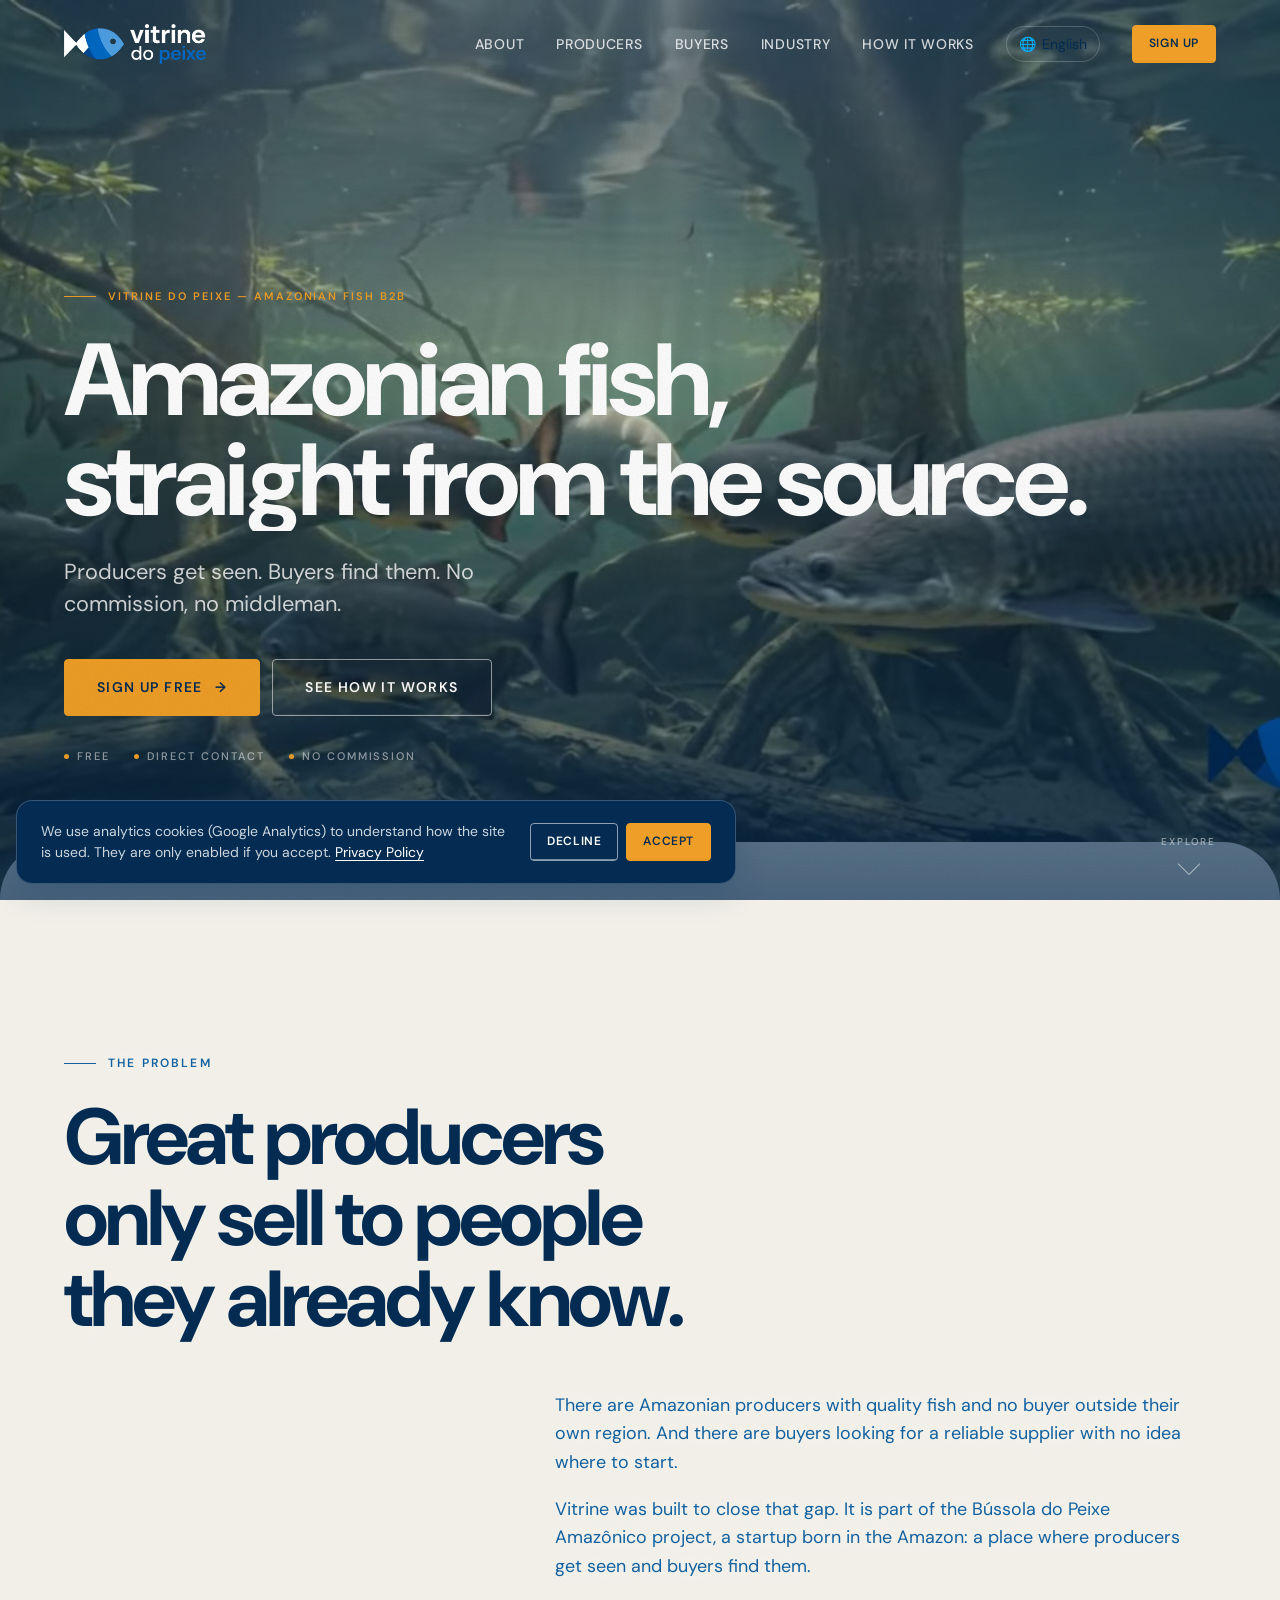
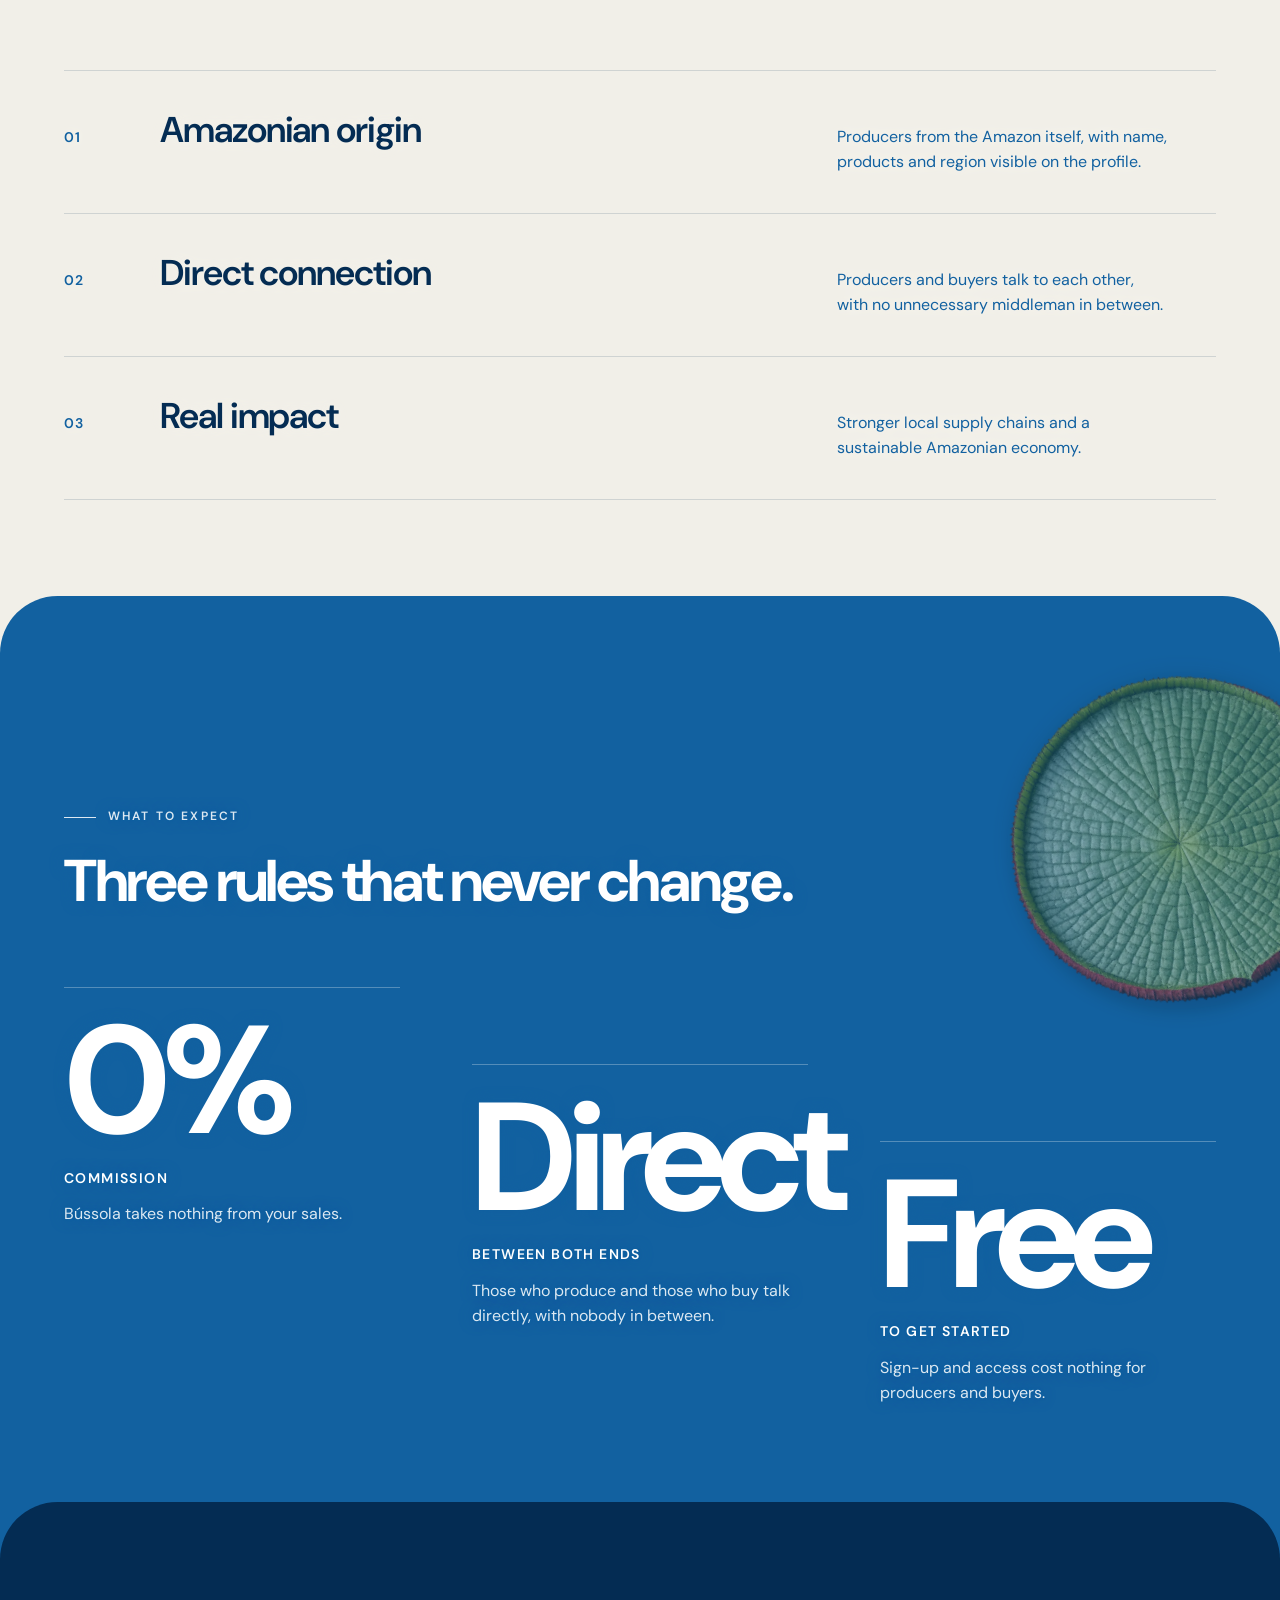
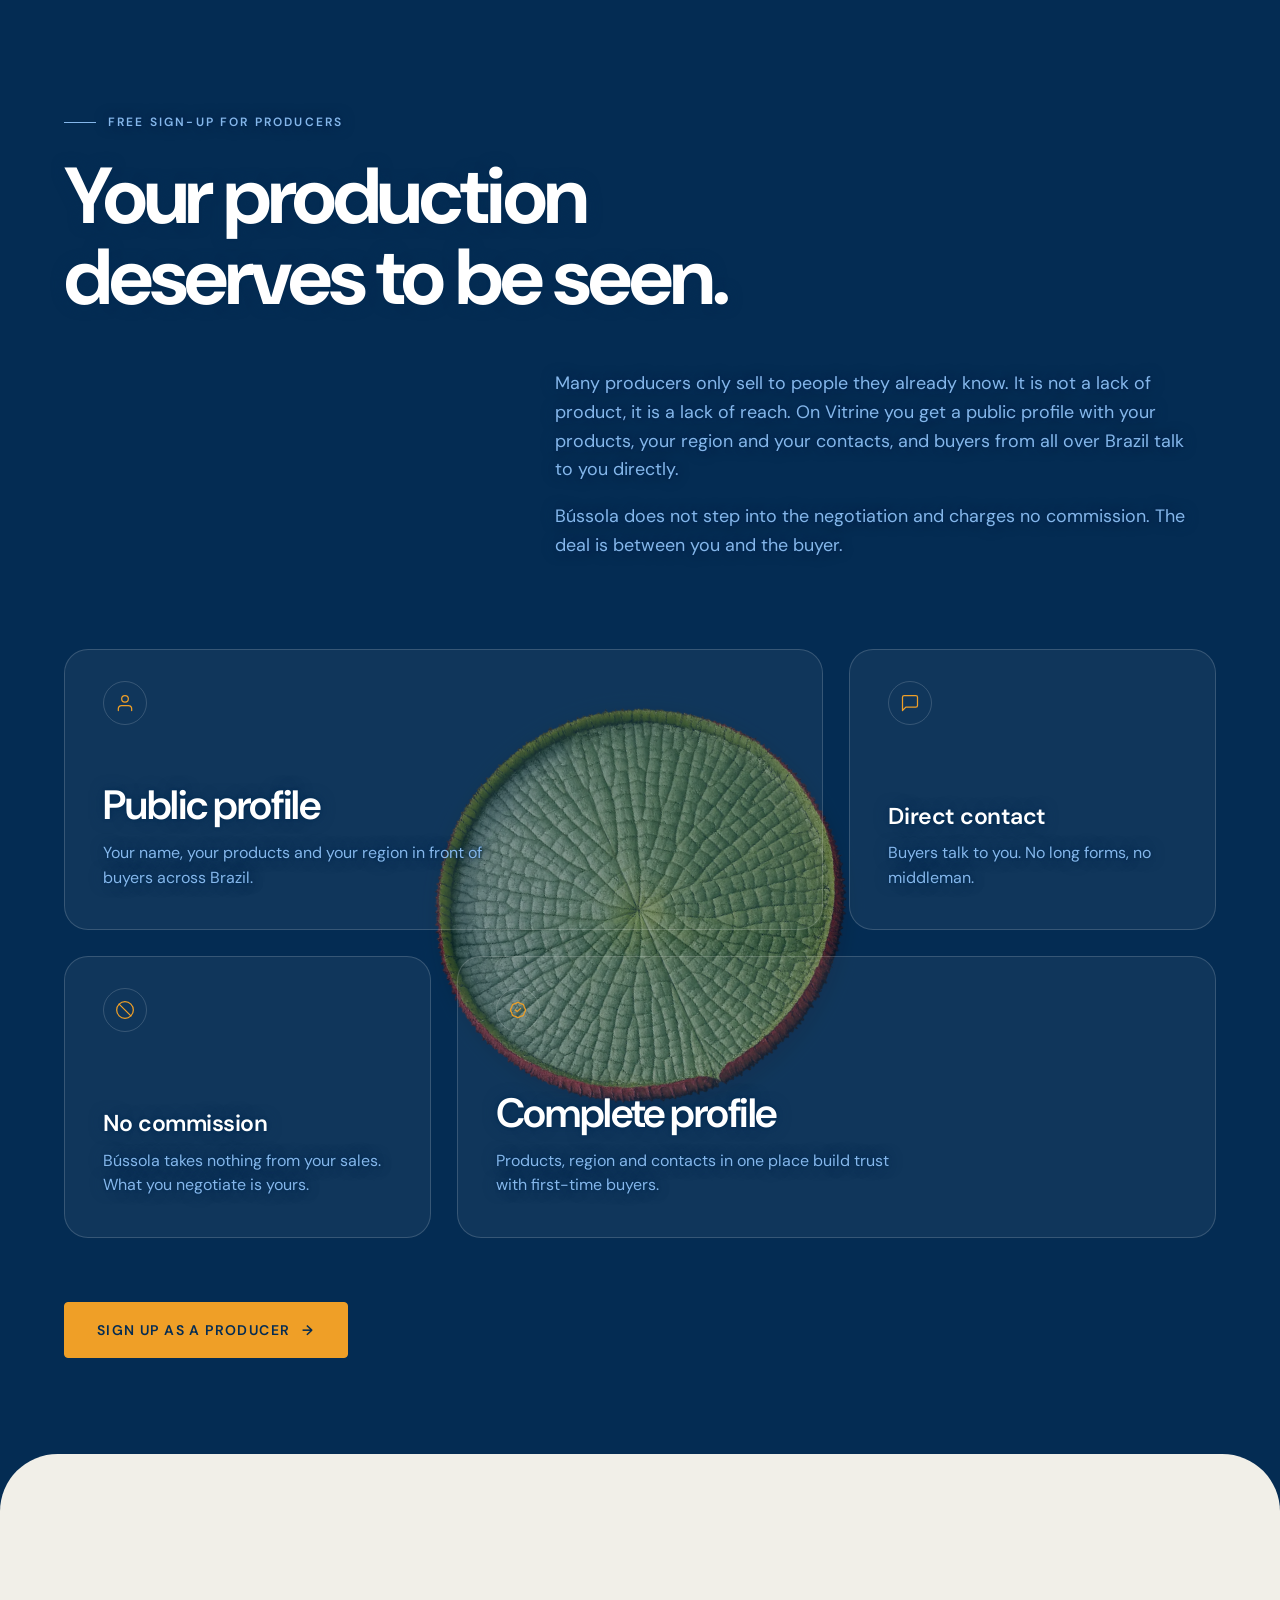
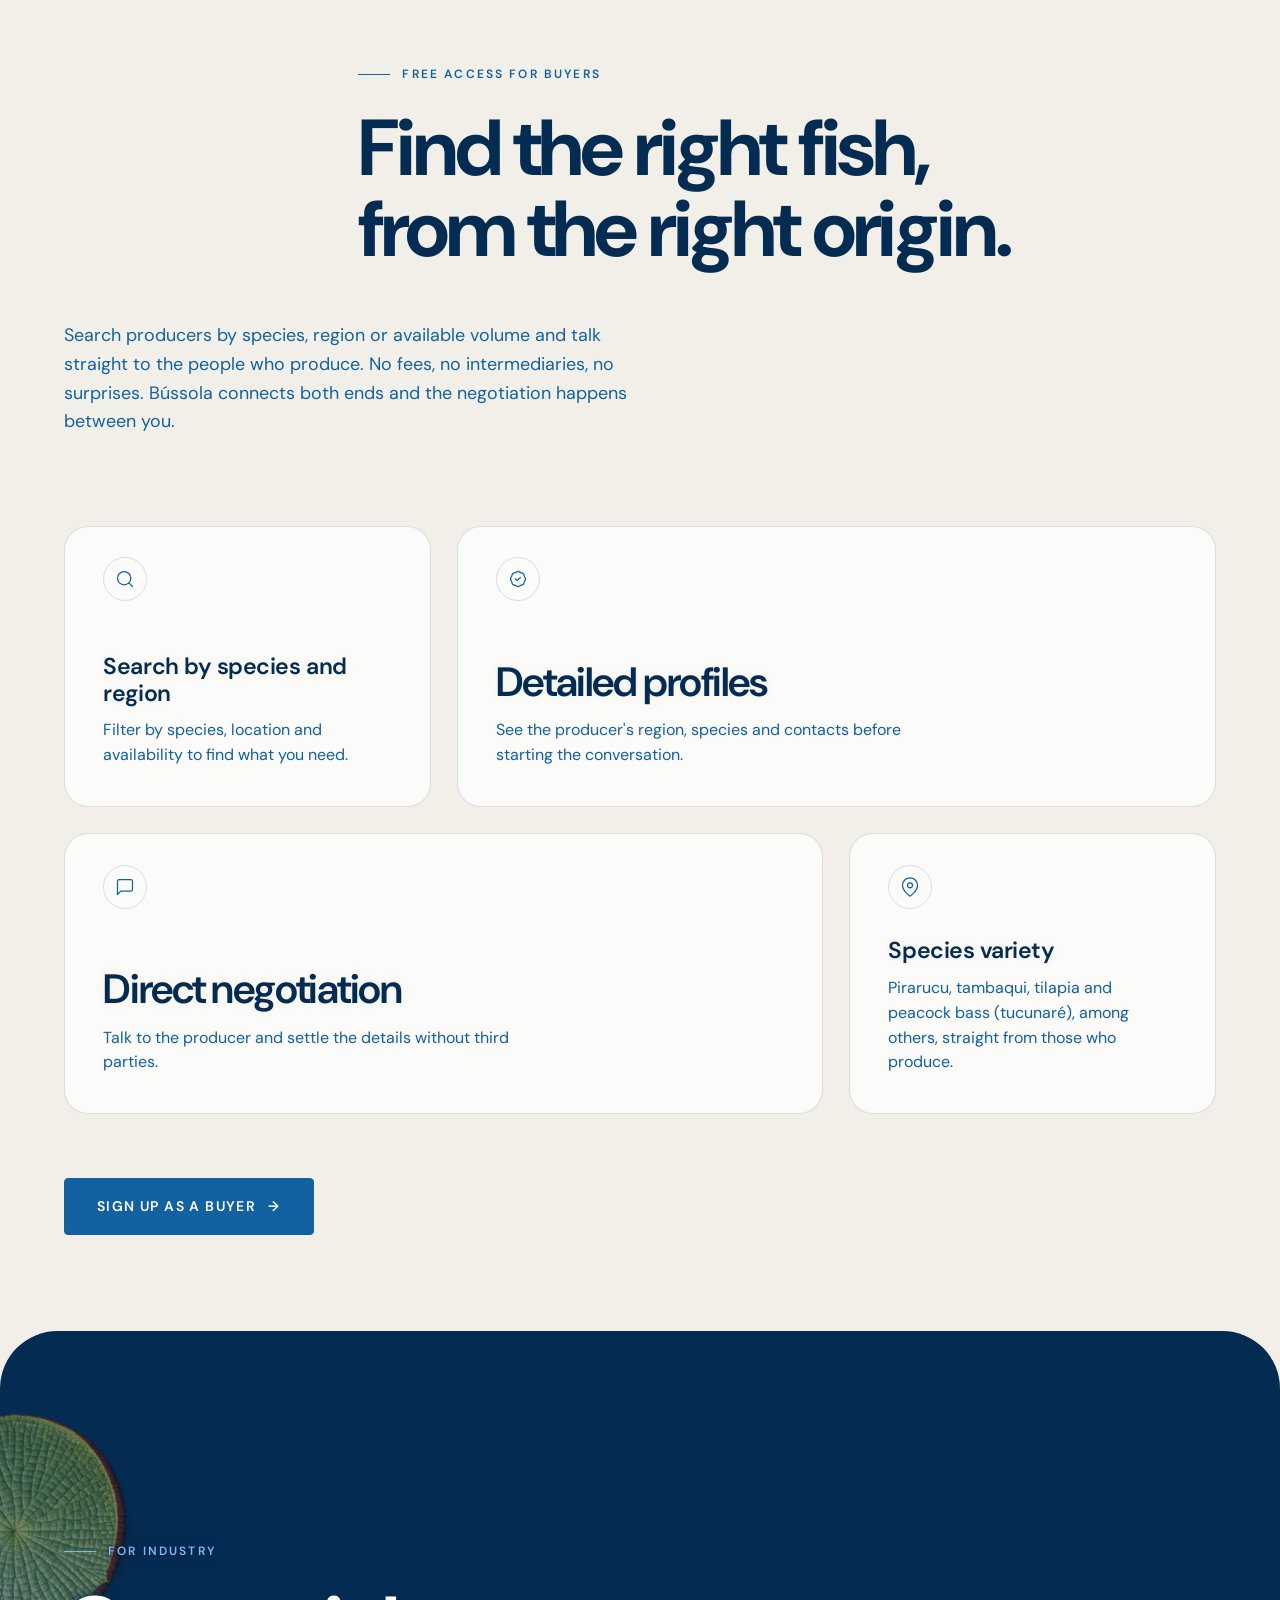
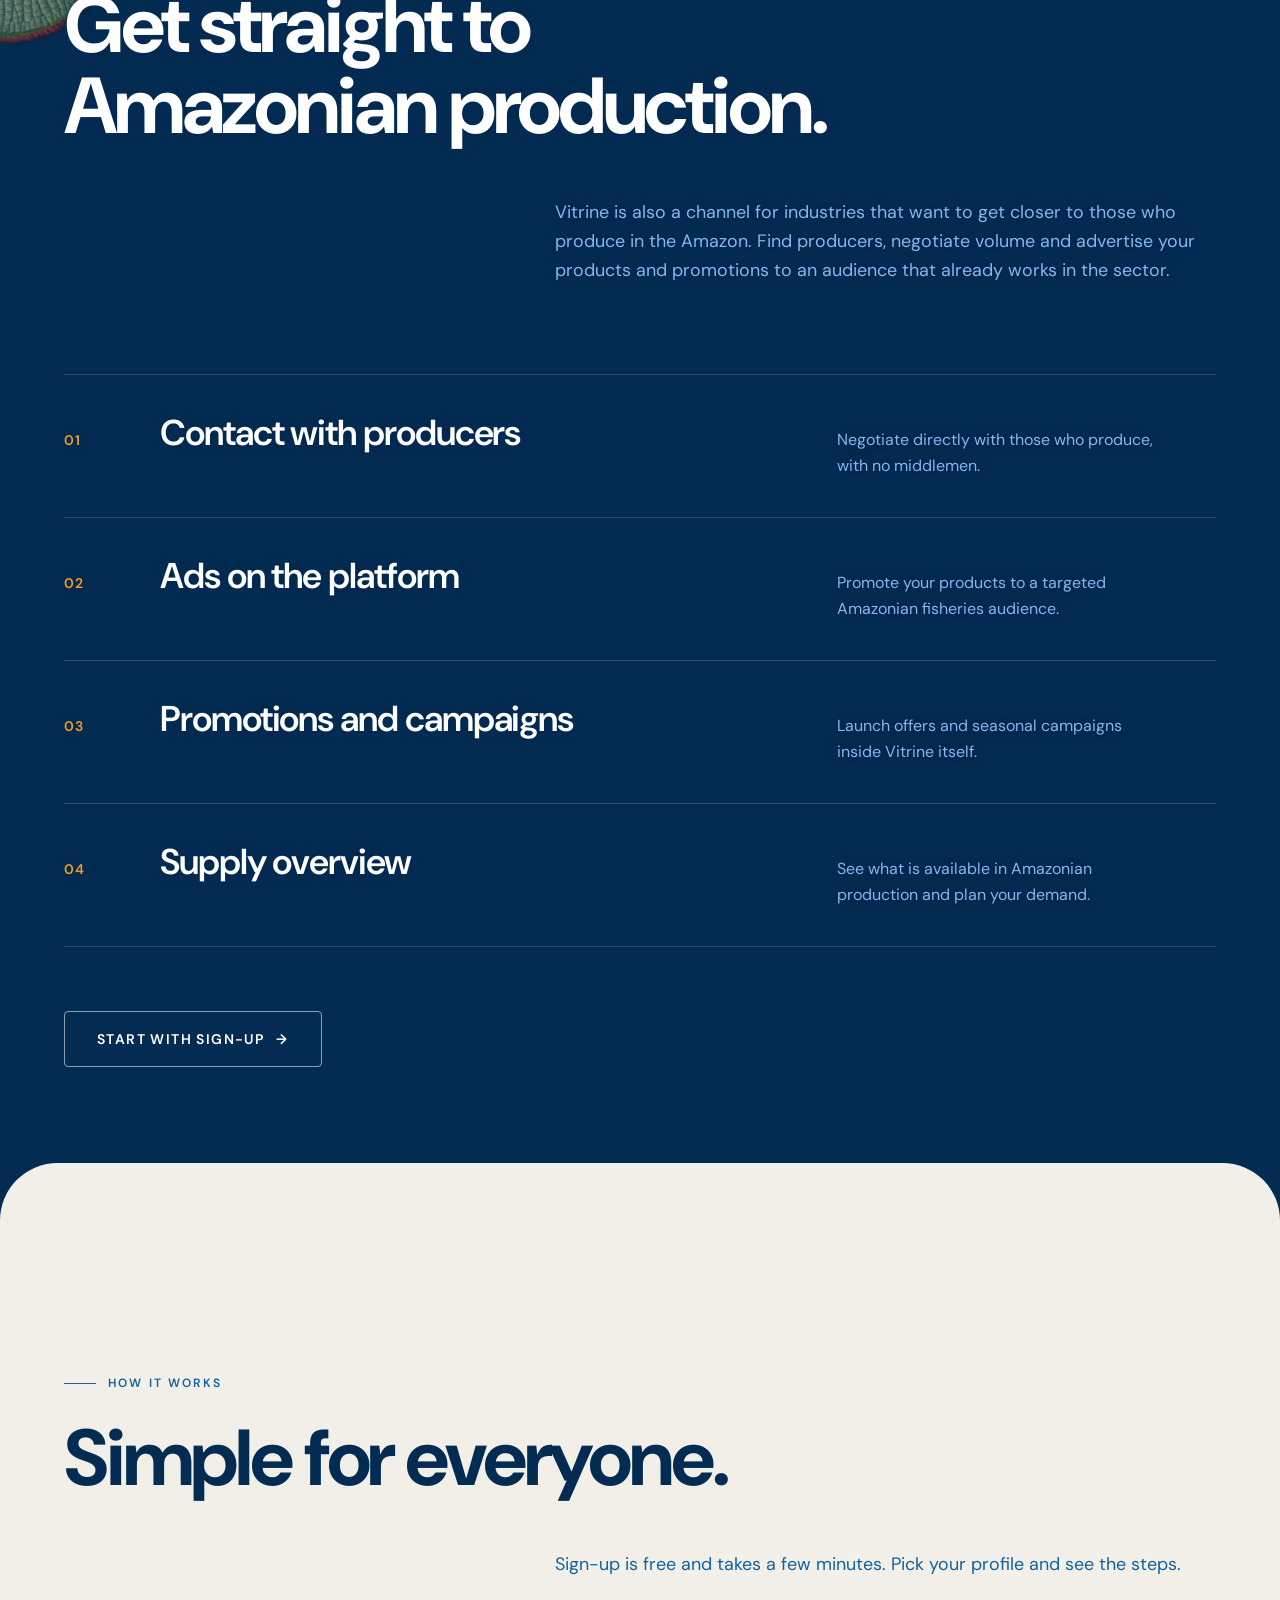
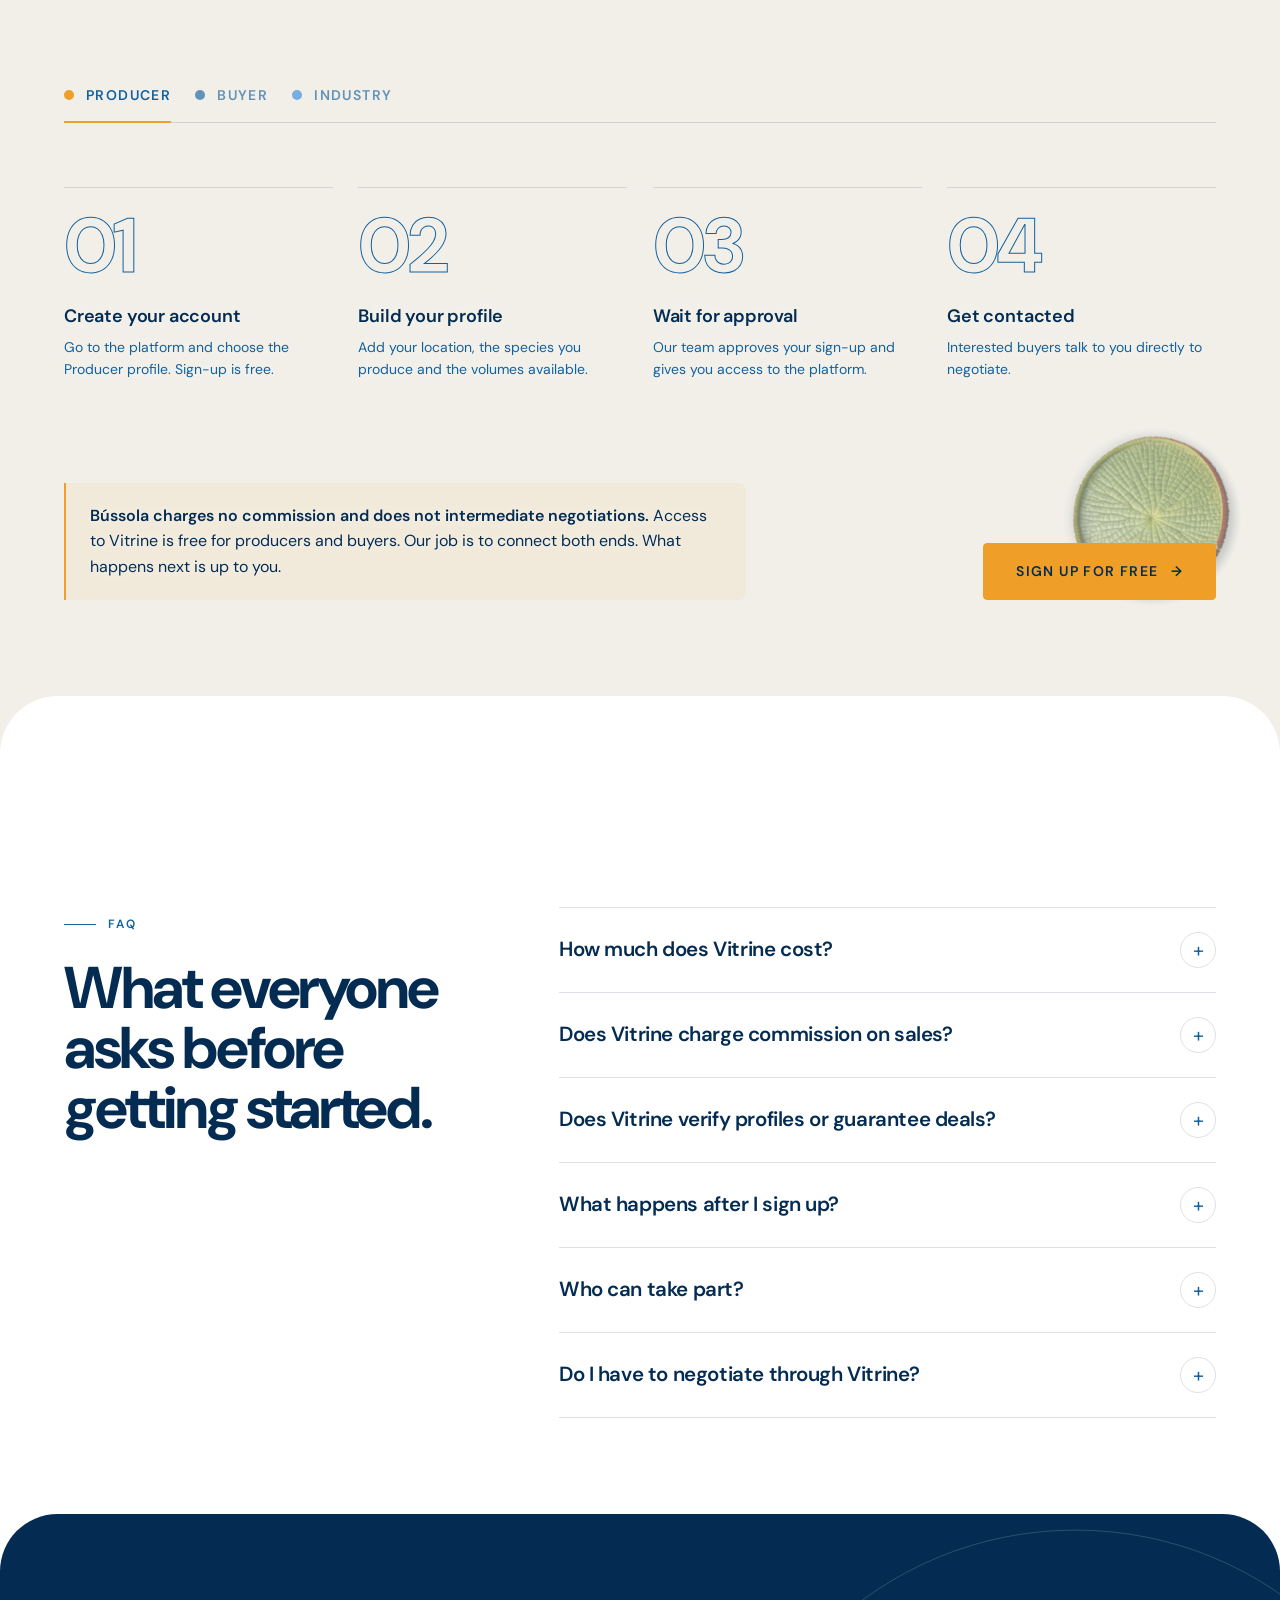
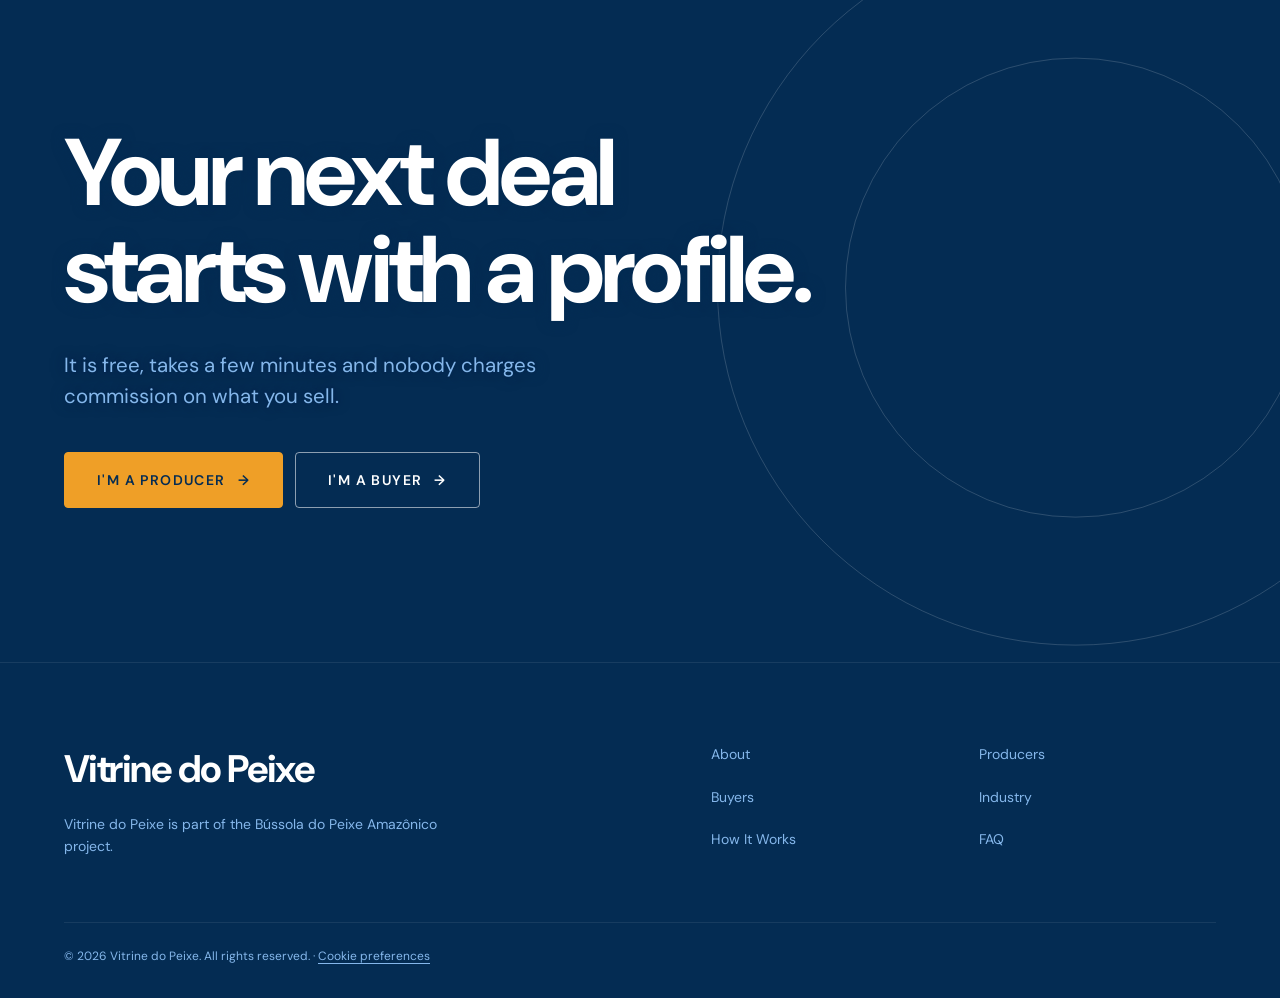
==== commit d584d55c: "Remove promessas de verificacao, adiciona consentimento LGPD, dominio vitrinedopeixe.com.br e especi" ====
--- a/en/index.html
+++ b/en/index.html
@@ -9,6 +9,15 @@
   <script>
     window.dataLayer = window.dataLayer || [];
     function gtag(){dataLayer.push(arguments);}
+    /* LGPD / Consent Mode v2: coleta negada por padrão; o banner libera após o aceite */
+    gtag('consent', 'default', {
+      ad_storage: 'denied', ad_user_data: 'denied', ad_personalization: 'denied', analytics_storage: 'denied'
+    });
+    try {
+      if (localStorage.getItem('vdp-consent') === 'granted') {
+        gtag('consent', 'update', { analytics_storage: 'granted' });
+      }
+    } catch (e) {}
     gtag('js', new Date());
 
     gtag('config', 'G-D315FG7B39');
@@ -22,30 +31,30 @@
   </script>
 
   <title>Vitrine do Peixe — Amazonian fish, straight from the producer</title>
-  <meta name="description" content="Free B2B platform connecting producers and buyers of Amazonian fish, like pirarucu. Verified profiles, direct contact and zero commission." />
+  <meta name="description" content="Free B2B platform connecting producers and buyers of Amazonian fish: pirarucu, tambaqui, tilapia and peacock bass. Direct contact and zero commission." />
   <meta name="theme-color" content="#042C53" />
 
-  <link rel="canonical" href="https://claudio-dev-b.github.io/site-vitrine-do-peixe/en/" />
-  <link rel="alternate" hreflang="pt-BR" href="https://claudio-dev-b.github.io/site-vitrine-do-peixe/" />
-  <link rel="alternate" hreflang="en" href="https://claudio-dev-b.github.io/site-vitrine-do-peixe/en/" />
-  <link rel="alternate" hreflang="es" href="https://claudio-dev-b.github.io/site-vitrine-do-peixe/es/" />
-  <link rel="alternate" hreflang="zh-Hans" href="https://claudio-dev-b.github.io/site-vitrine-do-peixe/zh/" />
-  <link rel="alternate" hreflang="x-default" href="https://claudio-dev-b.github.io/site-vitrine-do-peixe/" />
+  <link rel="canonical" href="https://vitrinedopeixe.com.br/en/" />
+  <link rel="alternate" hreflang="pt-BR" href="https://vitrinedopeixe.com.br/" />
+  <link rel="alternate" hreflang="en" href="https://vitrinedopeixe.com.br/en/" />
+  <link rel="alternate" hreflang="es" href="https://vitrinedopeixe.com.br/es/" />
+  <link rel="alternate" hreflang="zh-Hans" href="https://vitrinedopeixe.com.br/zh/" />
+  <link rel="alternate" hreflang="x-default" href="https://vitrinedopeixe.com.br/" />
 
   <!-- Open Graph / Twitter -->
   <meta property="og:type" content="website" />
   <meta property="og:site_name" content="Vitrine do Peixe" />
   <meta property="og:title" content="Vitrine do Peixe — Amazonian fish, straight from the producer" />
-  <meta property="og:description" content="Free B2B platform connecting producers and buyers of Amazonian fish, like pirarucu. Verified profiles, direct contact and zero commission." />
-  <meta property="og:url" content="https://claudio-dev-b.github.io/site-vitrine-do-peixe/en/" />
+  <meta property="og:description" content="Free B2B platform connecting producers and buyers of Amazonian fish: pirarucu, tambaqui, tilapia and peacock bass. Direct contact and zero commission." />
+  <meta property="og:url" content="https://vitrinedopeixe.com.br/en/" />
   <meta property="og:locale" content="en_US" />
-  <meta property="og:image" content="https://claudio-dev-b.github.io/site-vitrine-do-peixe/assets/logo.png" />
+  <meta property="og:image" content="https://vitrinedopeixe.com.br/assets/logo.png" />
   <meta property="og:image:width" content="1721" />
   <meta property="og:image:height" content="914" />
   <meta name="twitter:card" content="summary_large_image" />
   <meta name="twitter:title" content="Vitrine do Peixe — Amazonian fish, straight from the producer" />
-  <meta name="twitter:description" content="Free B2B platform connecting producers and buyers of Amazonian fish, like pirarucu. Verified profiles, direct contact and zero commission." />
-  <meta name="twitter:image" content="https://claudio-dev-b.github.io/site-vitrine-do-peixe/assets/logo.png" />
+  <meta name="twitter:description" content="Free B2B platform connecting producers and buyers of Amazonian fish: pirarucu, tambaqui, tilapia and peacock bass. Direct contact and zero commission." />
+  <meta name="twitter:image" content="https://vitrinedopeixe.com.br/assets/logo.png" />
 
   <link rel="icon" type="image/png" href="../assets/favicon-32x32.png" sizes="32x32" />
   <link rel="apple-touch-icon" href="../assets/apple-touch-icon.png" />
@@ -56,44 +65,51 @@
   "@graph": [
     {
       "@type": "Organization",
-      "@id": "https://claudio-dev-b.github.io/site-vitrine-do-peixe/#organization",
+      "@id": "https://vitrinedopeixe.com.br/#organization",
       "name": "Vitrine do Peixe",
-      "url": "https://claudio-dev-b.github.io/site-vitrine-do-peixe/",
-      "logo": "https://claudio-dev-b.github.io/site-vitrine-do-peixe/assets/logo.png",
-      "description": "Free B2B platform connecting producers and buyers of Amazonian fish, like pirarucu. Verified profiles, direct contact and zero commission.",
+      "url": "https://vitrinedopeixe.com.br/",
+      "logo": "https://vitrinedopeixe.com.br/assets/logo.png",
+      "description": "Free B2B platform connecting producers and buyers of Amazonian fish: pirarucu, tambaqui, tilapia and peacock bass. Direct contact and zero commission.",
       "parentOrganization": {
         "@type": "Organization",
         "name": "Bússola do Peixe Amazônico"
       },
-      "areaServed": "BR"
+      "areaServed": "BR",
+      "knowsAbout": [
+        "Pirarucu",
+        "Tambaqui",
+        "Tilápia",
+        "Tucunaré",
+        "Pescado amazônico"
+      ]
     },
     {
       "@type": "WebSite",
-      "@id": "https://claudio-dev-b.github.io/site-vitrine-do-peixe/#website",
-      "url": "https://claudio-dev-b.github.io/site-vitrine-do-peixe/",
+      "@id": "https://vitrinedopeixe.com.br/#website",
+      "url": "https://vitrinedopeixe.com.br/",
       "name": "Vitrine do Peixe",
       "inLanguage": "en",
       "publisher": {
-        "@id": "https://claudio-dev-b.github.io/site-vitrine-do-peixe/#organization"
+        "@id": "https://vitrinedopeixe.com.br/#organization"
       }
     },
     {
       "@type": "WebPage",
-      "@id": "https://claudio-dev-b.github.io/site-vitrine-do-peixe/en/#webpage",
-      "url": "https://claudio-dev-b.github.io/site-vitrine-do-peixe/en/",
+      "@id": "https://vitrinedopeixe.com.br/en/#webpage",
+      "url": "https://vitrinedopeixe.com.br/en/",
       "name": "Vitrine do Peixe — Amazonian fish, straight from the producer",
-      "description": "Free B2B platform connecting producers and buyers of Amazonian fish, like pirarucu. Verified profiles, direct contact and zero commission.",
+      "description": "Free B2B platform connecting producers and buyers of Amazonian fish: pirarucu, tambaqui, tilapia and peacock bass. Direct contact and zero commission.",
       "inLanguage": "en",
       "isPartOf": {
-        "@id": "https://claudio-dev-b.github.io/site-vitrine-do-peixe/#website"
+        "@id": "https://vitrinedopeixe.com.br/#website"
       },
       "about": {
-        "@id": "https://claudio-dev-b.github.io/site-vitrine-do-peixe/#organization"
+        "@id": "https://vitrinedopeixe.com.br/#organization"
       }
     },
     {
       "@type": "FAQPage",
-      "@id": "https://claudio-dev-b.github.io/site-vitrine-do-peixe/en/#faq",
+      "@id": "https://vitrinedopeixe.com.br/en/#faq",
       "inLanguage": "en",
       "mainEntity": [
         {
@@ -114,10 +130,10 @@
         },
         {
           "@type": "Question",
-          "name": "How do I know the producers are reliable?",
+          "name": "Does Vitrine verify profiles or guarantee deals?",
           "acceptedAnswer": {
             "@type": "Answer",
-            "text": "Every profile is verified by our team before it appears on the platform. After the first contact, the conversation and the deal are between you."
+            "text": "No. Vitrine connects producers and buyers, but it does not verify profiles or guarantee negotiations. Agree everything directly and confirm the other party's information before closing a deal."
           }
         },
         {
@@ -133,7 +149,7 @@
           "name": "Who can take part?",
           "acceptedAnswer": {
             "@type": "Answer",
-            "text": "Producers and fish farmers, buyers and industries working with Amazonian fish."
+            "text": "Producers and fish farmers, buyers and industries working with fish such as pirarucu, tambaqui, tilapia and peacock bass."
           }
         },
         {
@@ -511,7 +527,7 @@
 
         <ul class="hero-trust hero-in" style="--i:4">
           <li>Free</li>
-          <li>Verified profiles</li>
+          <li>Direct contact</li>
           <li>No commission</li>
         </ul>
       </div>
@@ -541,8 +557,8 @@
         <ol class="rows" data-stagger>
           <li class="row scroll-reveal">
             <span class="row__num" aria-hidden="true">01</span>
-            <h3 class="row__title">Guaranteed origin</h3>
-            <p class="row__desc">Traceability and provenance straight from the Amazon, from the river to your business.</p>
+            <h3 class="row__title">Amazonian origin</h3>
+            <p class="row__desc">Producers from the Amazon itself, with name, products and region visible on the profile.</p>
             <span class="row__arrow" aria-hidden="true">→</span>
           </li>
           <li class="row scroll-reveal">
@@ -582,9 +598,9 @@
             <p class="stat__desc">Bússola takes nothing from your sales.</p>
           </li>
           <li class="stat scroll-reveal">
-            <strong class="stat__value">100%</strong>
-            <span class="stat__label">verified profiles</span>
-            <p class="stat__desc">Every profile is verified before it appears on the platform.</p>
+            <strong class="stat__value">Direct</strong>
+            <span class="stat__label">between both ends</span>
+            <p class="stat__desc">Those who produce and those who buy talk directly, with nobody in between.</p>
           </li>
           <li class="stat scroll-reveal">
             <strong class="stat__value">Free</strong>
@@ -641,8 +657,8 @@
             <span class="bento__icon" aria-hidden="true">
               <svg viewBox="0 0 24 24" fill="none" stroke="currentColor" stroke-width="1.5" stroke-linecap="round" stroke-linejoin="round"><path d="M9 12l2 2 4-4"/><path d="M7.835 4.697a3.42 3.42 0 001.946-.806 3.42 3.42 0 014.438 0 3.42 3.42 0 001.946.806 3.42 3.42 0 013.138 3.138 3.42 3.42 0 00.806 1.946 3.42 3.42 0 010 4.438 3.42 3.42 0 00-.806 1.946 3.42 3.42 0 01-3.138 3.138 3.42 3.42 0 00-1.946.806 3.42 3.42 0 01-4.438 0 3.42 3.42 0 00-1.946-.806 3.42 3.42 0 01-3.138-3.138 3.42 3.42 0 00-.806-1.946 3.42 3.42 0 010-4.438 3.42 3.42 0 00.806-1.946 3.42 3.42 0 013.138-3.138z"/></svg>
             </span>
-            <h3>Credibility</h3>
-            <p>A verified profile builds trust with first-time buyers.</p>
+            <h3>Complete profile</h3>
+            <p>Products, region and contacts in one place build trust with first-time buyers.</p>
           </article>
         </div>
 
@@ -674,15 +690,15 @@
               <svg viewBox="0 0 24 24" fill="none" stroke="currentColor" stroke-width="1.5" stroke-linecap="round" stroke-linejoin="round"><circle cx="11" cy="11" r="8"/><line x1="21" y1="21" x2="16.65" y2="16.65"/></svg>
             </span>
             <h3>Search by species and region</h3>
-            <p>Filter by fish type, location and availability to find what you need.</p>
+            <p>Filter by species, location and availability to find what you need.</p>
           </article>
 
           <article class="bento__item bento__item--wide scroll-reveal">
             <span class="bento__icon" aria-hidden="true">
               <svg viewBox="0 0 24 24" fill="none" stroke="currentColor" stroke-width="1.5" stroke-linecap="round" stroke-linejoin="round"><path d="M9 12l2 2 4-4"/><path d="M7.835 4.697a3.42 3.42 0 001.946-.806 3.42 3.42 0 014.438 0 3.42 3.42 0 001.946.806 3.42 3.42 0 013.138 3.138 3.42 3.42 0 00.806 1.946 3.42 3.42 0 010 4.438 3.42 3.42 0 00-.806 1.946 3.42 3.42 0 01-3.138 3.138 3.42 3.42 0 00-1.946.806 3.42 3.42 0 01-4.438 0 3.42 3.42 0 00-1.946-.806 3.42 3.42 0 01-3.138-3.138 3.42 3.42 0 00-.806-1.946 3.42 3.42 0 010-4.438 3.42 3.42 0 00.806-1.946 3.42 3.42 0 013.138-3.138z"/></svg>
             </span>
-            <h3>Verified producers</h3>
-            <p>Every profile is verified before it appears on the platform.</p>
+            <h3>Detailed profiles</h3>
+            <p>See the producer's region, species and contacts before starting the conversation.</p>
           </article>
 
           <article class="bento__item bento__item--wide scroll-reveal">
@@ -697,8 +713,8 @@
             <span class="bento__icon" aria-hidden="true">
               <svg viewBox="0 0 24 24" fill="none" stroke="currentColor" stroke-width="1.5" stroke-linecap="round" stroke-linejoin="round"><path d="M21 10c0 7-9 13-9 13s-9-6-9-13a9 9 0 0118 0z"/><circle cx="12" cy="10" r="3"/></svg>
             </span>
-            <h3>Amazonian species</h3>
-            <p>Access native species, like pirarucu, that rarely reach conventional channels.</p>
+            <h3>Species variety</h3>
+            <p>Pirarucu, tambaqui, tilapia and peacock bass (tucunaré), among others, straight from those who produce.</p>
           </article>
         </div>
 
@@ -791,7 +807,7 @@
             <ol class="steps" aria-label="Steps for Producers">
               <li class="step"><span class="step__n" aria-hidden="true">01</span><h3 class="step__title">Create your account</h3><p class="step__text">Go to the platform and choose the Producer profile. Sign-up is free.</p></li>
               <li class="step"><span class="step__n" aria-hidden="true">02</span><h3 class="step__title">Build your profile</h3><p class="step__text">Add your location, the species you produce and the volumes available.</p></li>
-              <li class="step"><span class="step__n" aria-hidden="true">03</span><h3 class="step__title">Wait for verification</h3><p class="step__text">Our team validates your profile before it is shown to buyers.</p></li>
+              <li class="step"><span class="step__n" aria-hidden="true">03</span><h3 class="step__title">Wait for approval</h3><p class="step__text">Our team approves your sign-up and gives you access to the platform.</p></li>
               <li class="step"><span class="step__n" aria-hidden="true">04</span><h3 class="step__title">Get contacted</h3><p class="step__text">Interested buyers talk to you directly to negotiate.</p></li>
             </ol>
           </div>
@@ -847,8 +863,8 @@
               <p>No. Bússola does not step into the negotiation or charge commission. Price, volume and logistics are agreed between you and the other party.</p>
             </details>
             <details class="faq__item" name="faq">
-              <summary><span>How do I know the producers are reliable?</span></summary>
-              <p>Every profile is verified by our team before it appears on the platform. After the first contact, the conversation and the deal are between you.</p>
+              <summary><span>Does Vitrine verify profiles or guarantee deals?</span></summary>
+              <p>No. Vitrine connects producers and buyers, but it does not verify profiles or guarantee negotiations. Agree everything directly and confirm the other party's information before closing a deal.</p>
             </details>
             <details class="faq__item" name="faq">
               <summary><span>What happens after I sign up?</span></summary>
@@ -856,7 +872,7 @@
             </details>
             <details class="faq__item" name="faq">
               <summary><span>Who can take part?</span></summary>
-              <p>Producers and fish farmers, buyers and industries working with Amazonian fish.</p>
+              <p>Producers and fish farmers, buyers and industries working with fish such as pirarucu, tambaqui, tilapia and peacock bass.</p>
             </details>
             <details class="faq__item" name="faq">
               <summary><span>Do I have to negotiate through Vitrine?</span></summary>
@@ -902,9 +918,21 @@
           <a href="#faq">FAQ</a>
         </nav>
       </div>
-      <p class="footer__legal">© 2026 Vitrine do Peixe. All rights reserved.</p>
+      <p class="footer__legal">© 2026 Vitrine do Peixe. All rights reserved.
+        · <button type="button" class="footer__cookies" id="consent-reopen">Cookie preferences</button>
+      </p>
     </div>
   </footer>
+
+  <div id="consent" class="consent" role="dialog" aria-live="polite" aria-label="Cookie notice" hidden>
+    <p class="consent__text">We use analytics cookies (Google Analytics) to understand how the site is used. They are only enabled if you accept.
+      <a href="https://vitrine-do-peixe-piloto.web.app/privacidade.html" class="consent__link">Privacy Policy</a>
+    </p>
+    <div class="consent__actions">
+      <button type="button" class="btn btn--outline btn--sm" data-consent="denied">Decline</button>
+      <button type="button" class="btn btn--primary btn--sm" data-consent="granted">Accept</button>
+    </div>
+  </div>
 
   <script>
     (function () {
@@ -1239,6 +1267,23 @@
       }
 
       /* ==================================================
+         CONSENTIMENTO (LGPD) — banner + Consent Mode do GA4
+      ================================================== */
+      var banner = document.getElementById('consent');
+      function stored() { try { return localStorage.getItem('vdp-consent'); } catch (e) { return null; } }
+      function choose(value) {
+        try { localStorage.setItem('vdp-consent', value); } catch (e) {}
+        gtag('consent', 'update', { analytics_storage: value });
+        banner.hidden = true;
+      }
+      if (!stored()) banner.hidden = false;
+      banner.addEventListener('click', function (e) {
+        var b = e.target.closest('[data-consent]');
+        if (b) choose(b.getAttribute('data-consent'));
+      });
+      document.getElementById('consent-reopen').addEventListener('click', function () { banner.hidden = false; });
+
+      /* ==================================================
          ANALYTICS — clique em CTAs (GA4)
       ================================================== */
       document.addEventListener('click', function (e) {
--- a/css/sections.css
+++ b/css/sections.css
@@ -499,6 +499,35 @@
   font-size: var(--text-xs);
 }
 
+
+/* ----------------------------------------------------------------
+   BANNER DE CONSENTIMENTO (LGPD)
+   ---------------------------------------------------------------- */
+.consent {
+  position: fixed;
+  z-index: var(--z-top);
+  left: var(--space-4);
+  right: var(--space-4);
+  bottom: var(--space-4);
+  max-width: 720px;
+  display: flex;
+  flex-wrap: wrap;
+  align-items: center;
+  gap: var(--space-4) var(--space-6);
+  padding: var(--space-5) var(--space-6);
+  background: var(--c-primary);
+  color: var(--c-white);
+  border: 1px solid var(--c-white-20);
+  border-radius: var(--radius-lg);
+  box-shadow: var(--shadow-lg);
+}
+.consent[hidden] { display: none; }
+.consent__text { flex: 1 1 320px; font-size: var(--text-sm); line-height: 1.5; color: var(--c-white-80); }
+.consent__link { color: var(--c-white); text-decoration: underline; text-underline-offset: 3px; }
+.consent__actions { display: flex; gap: var(--space-2); }
+
+.footer__cookies { font: inherit; color: inherit; text-decoration: underline; text-underline-offset: 3px; cursor: pointer; }
+.footer__cookies:hover { color: var(--c-white); }
 
 /* ================================================================
    NAV — Mobile hamburger
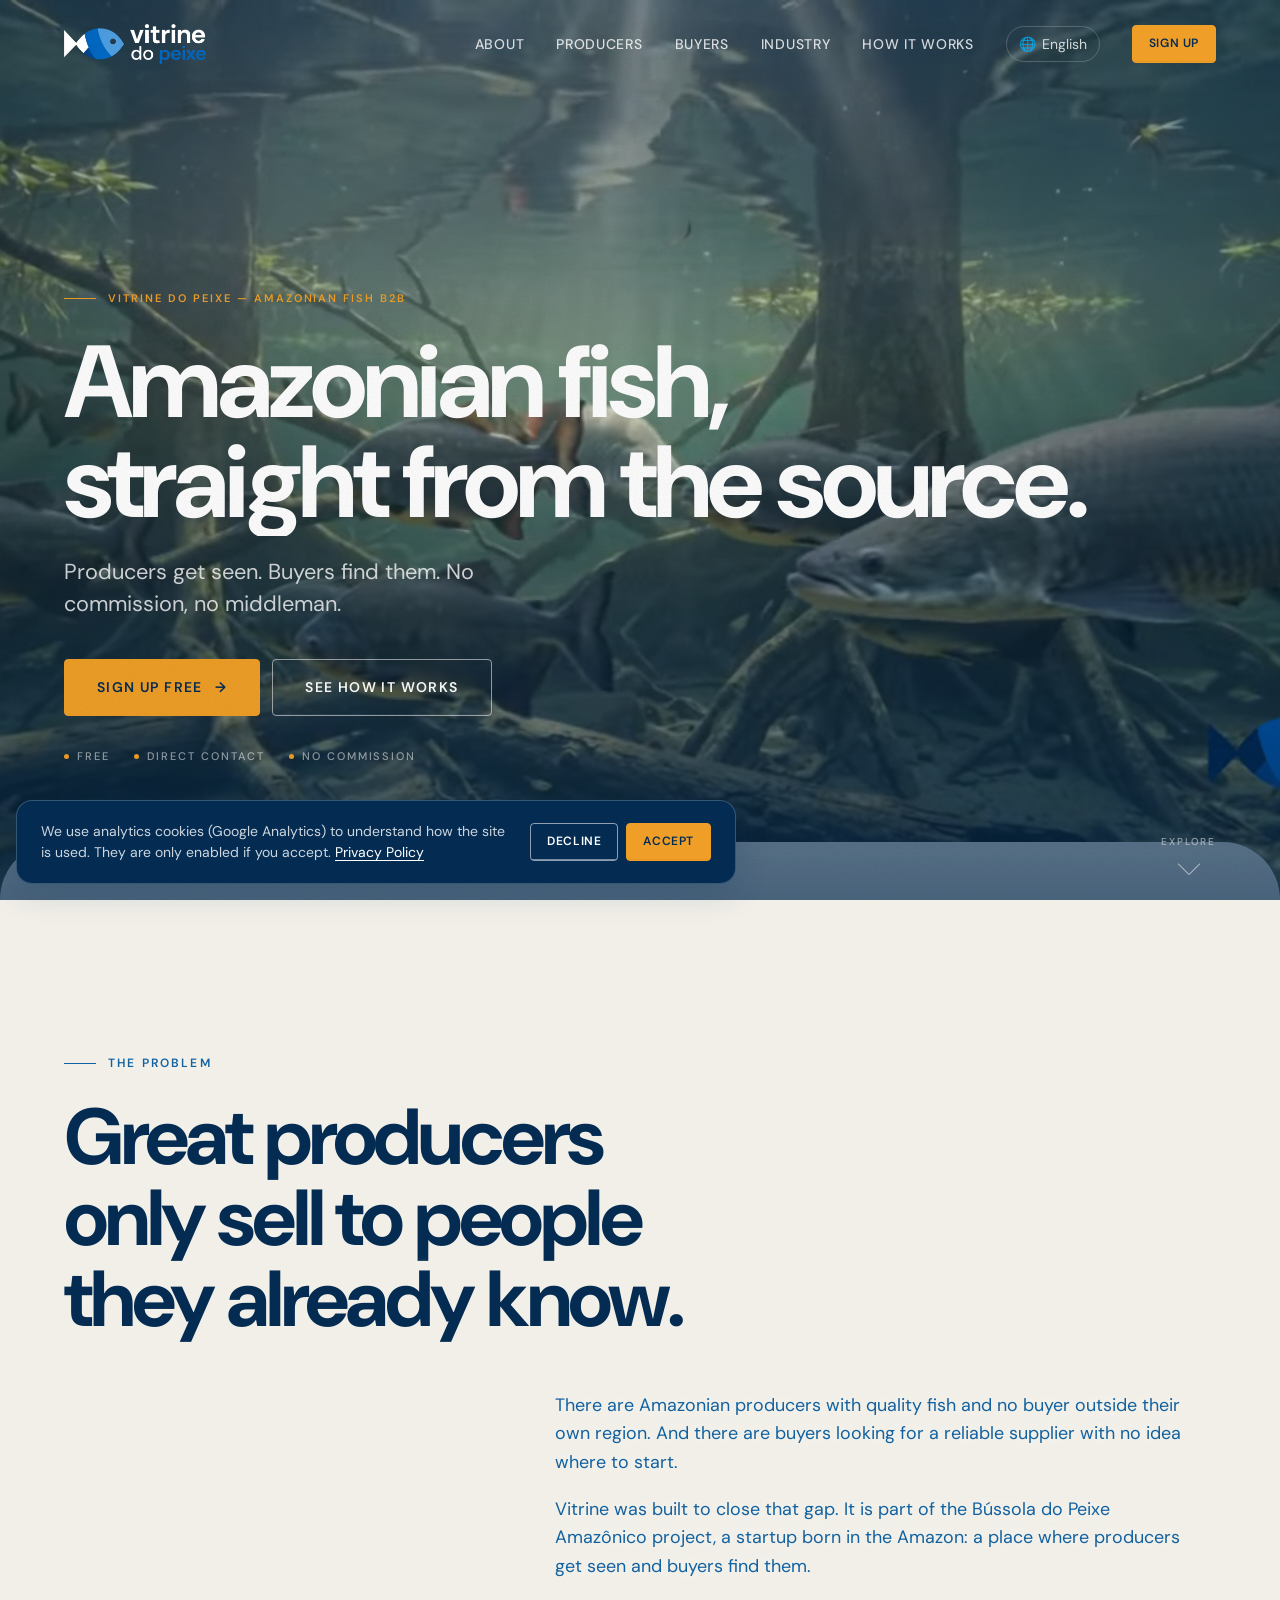
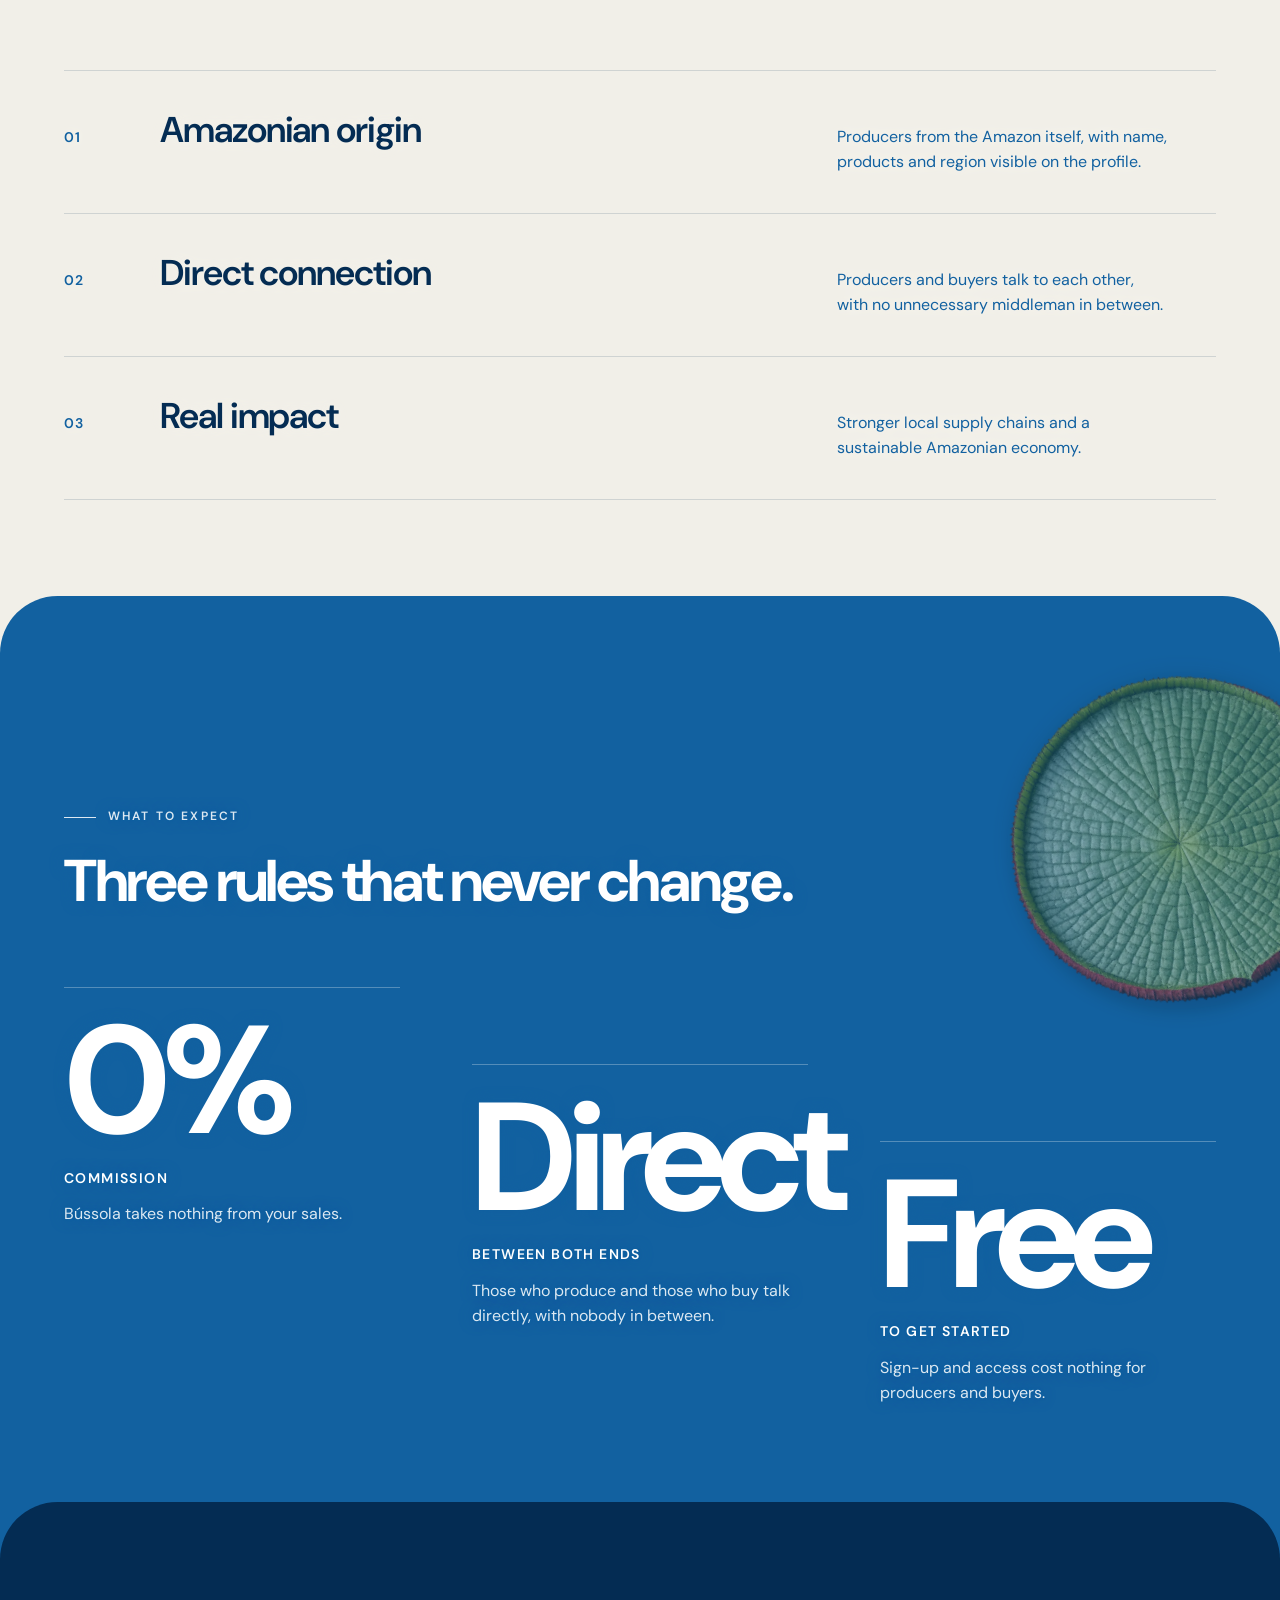
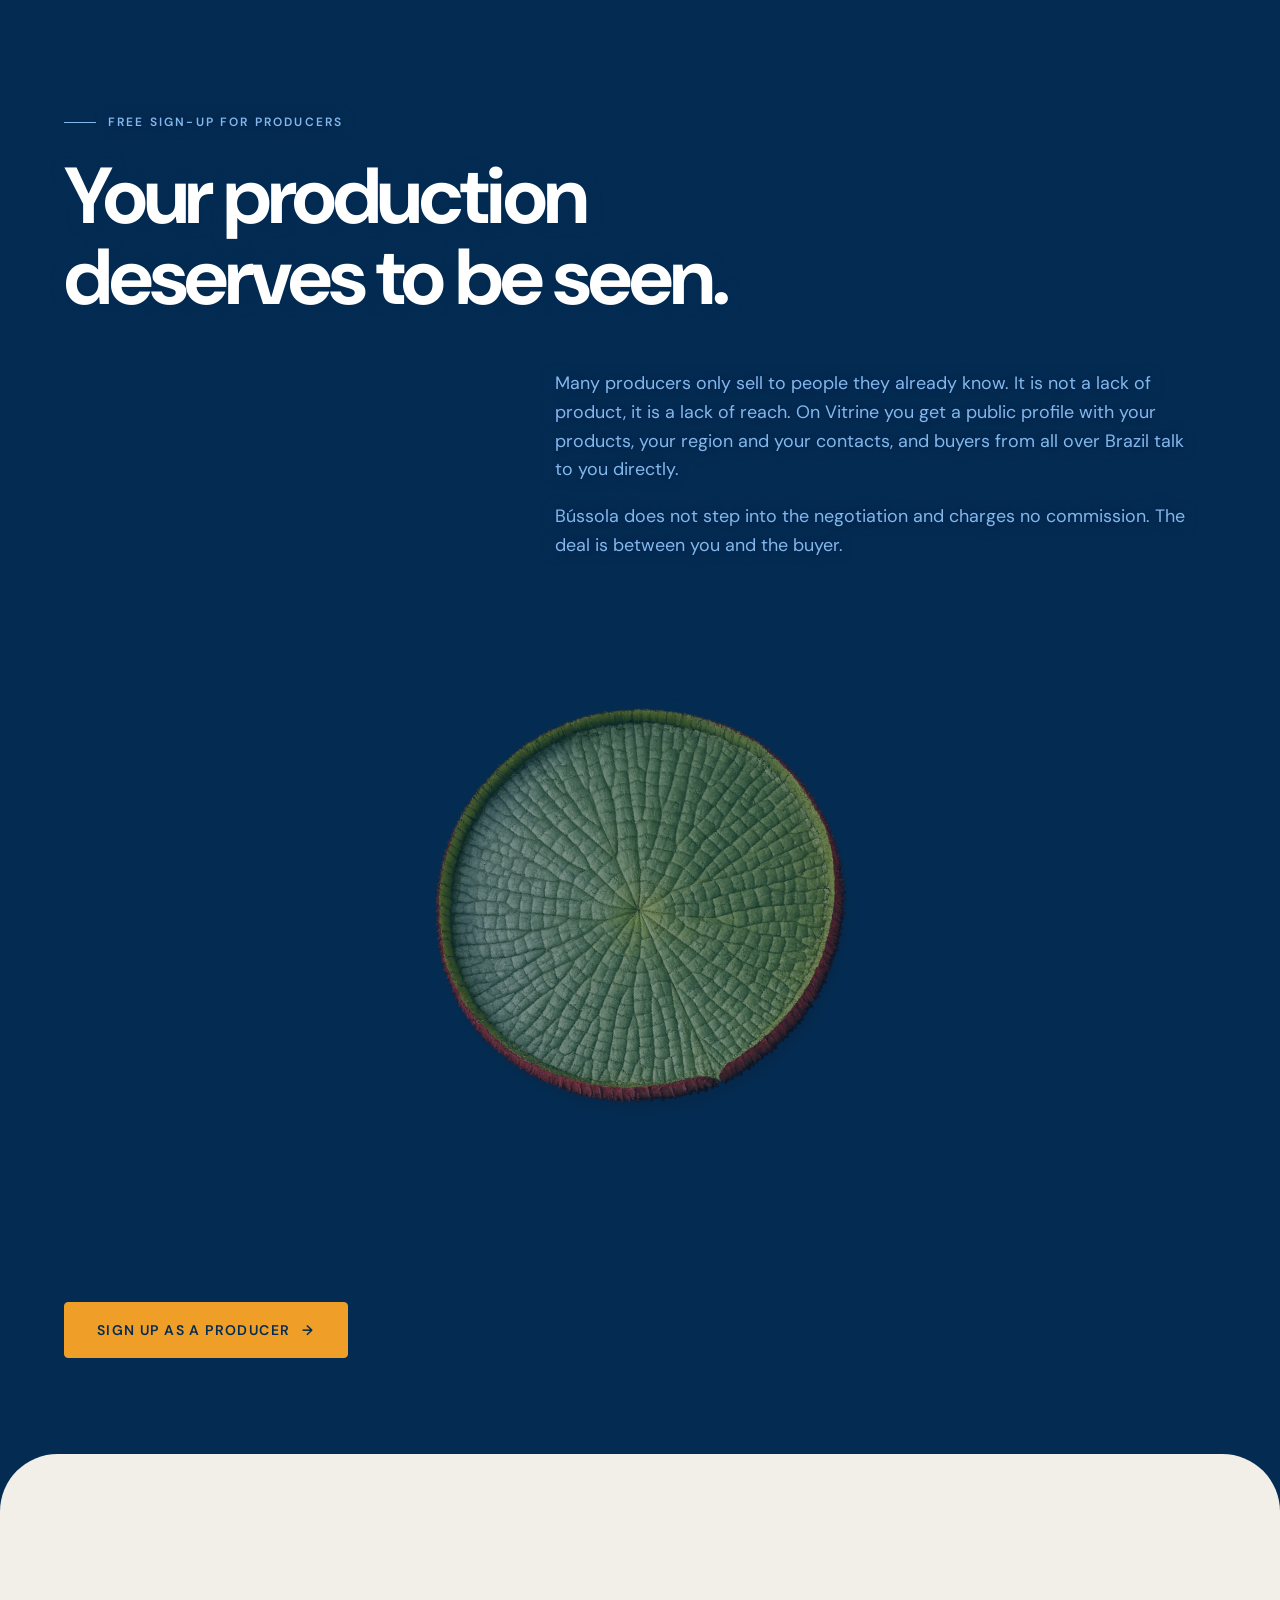
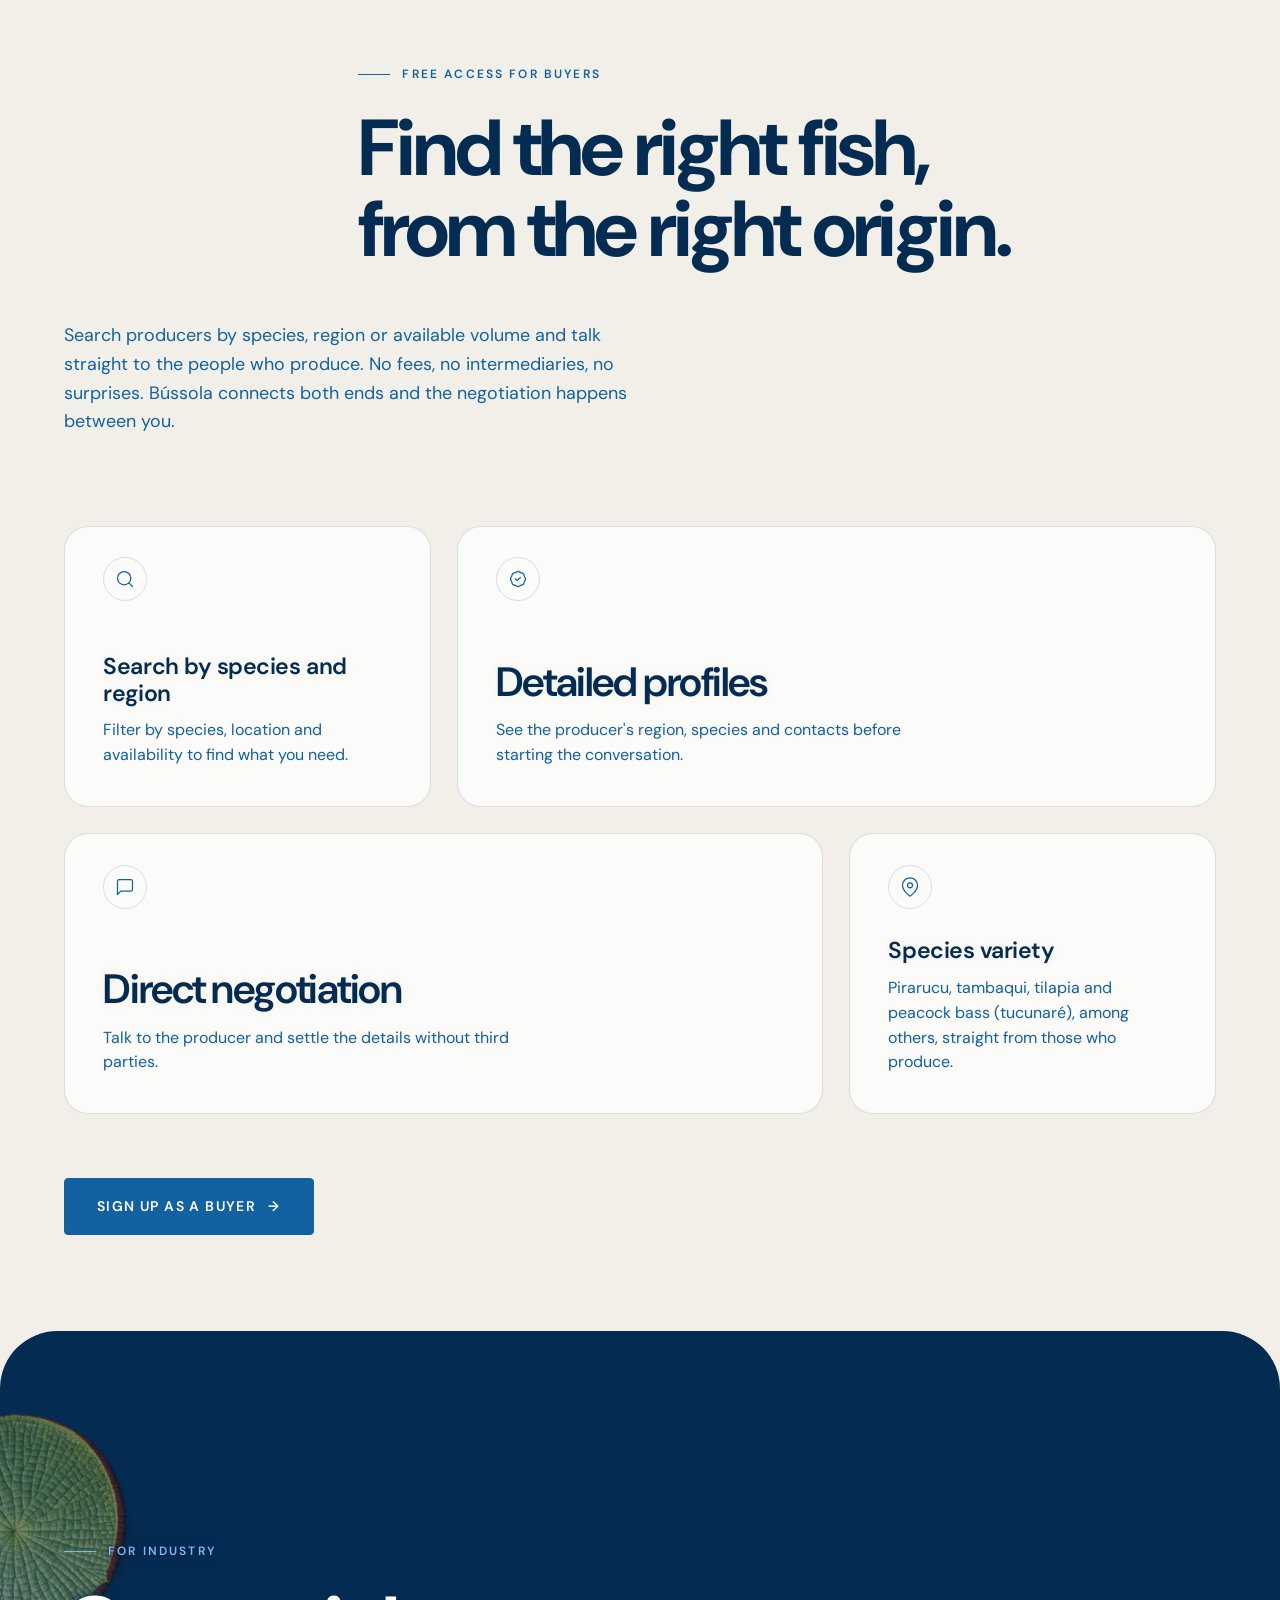
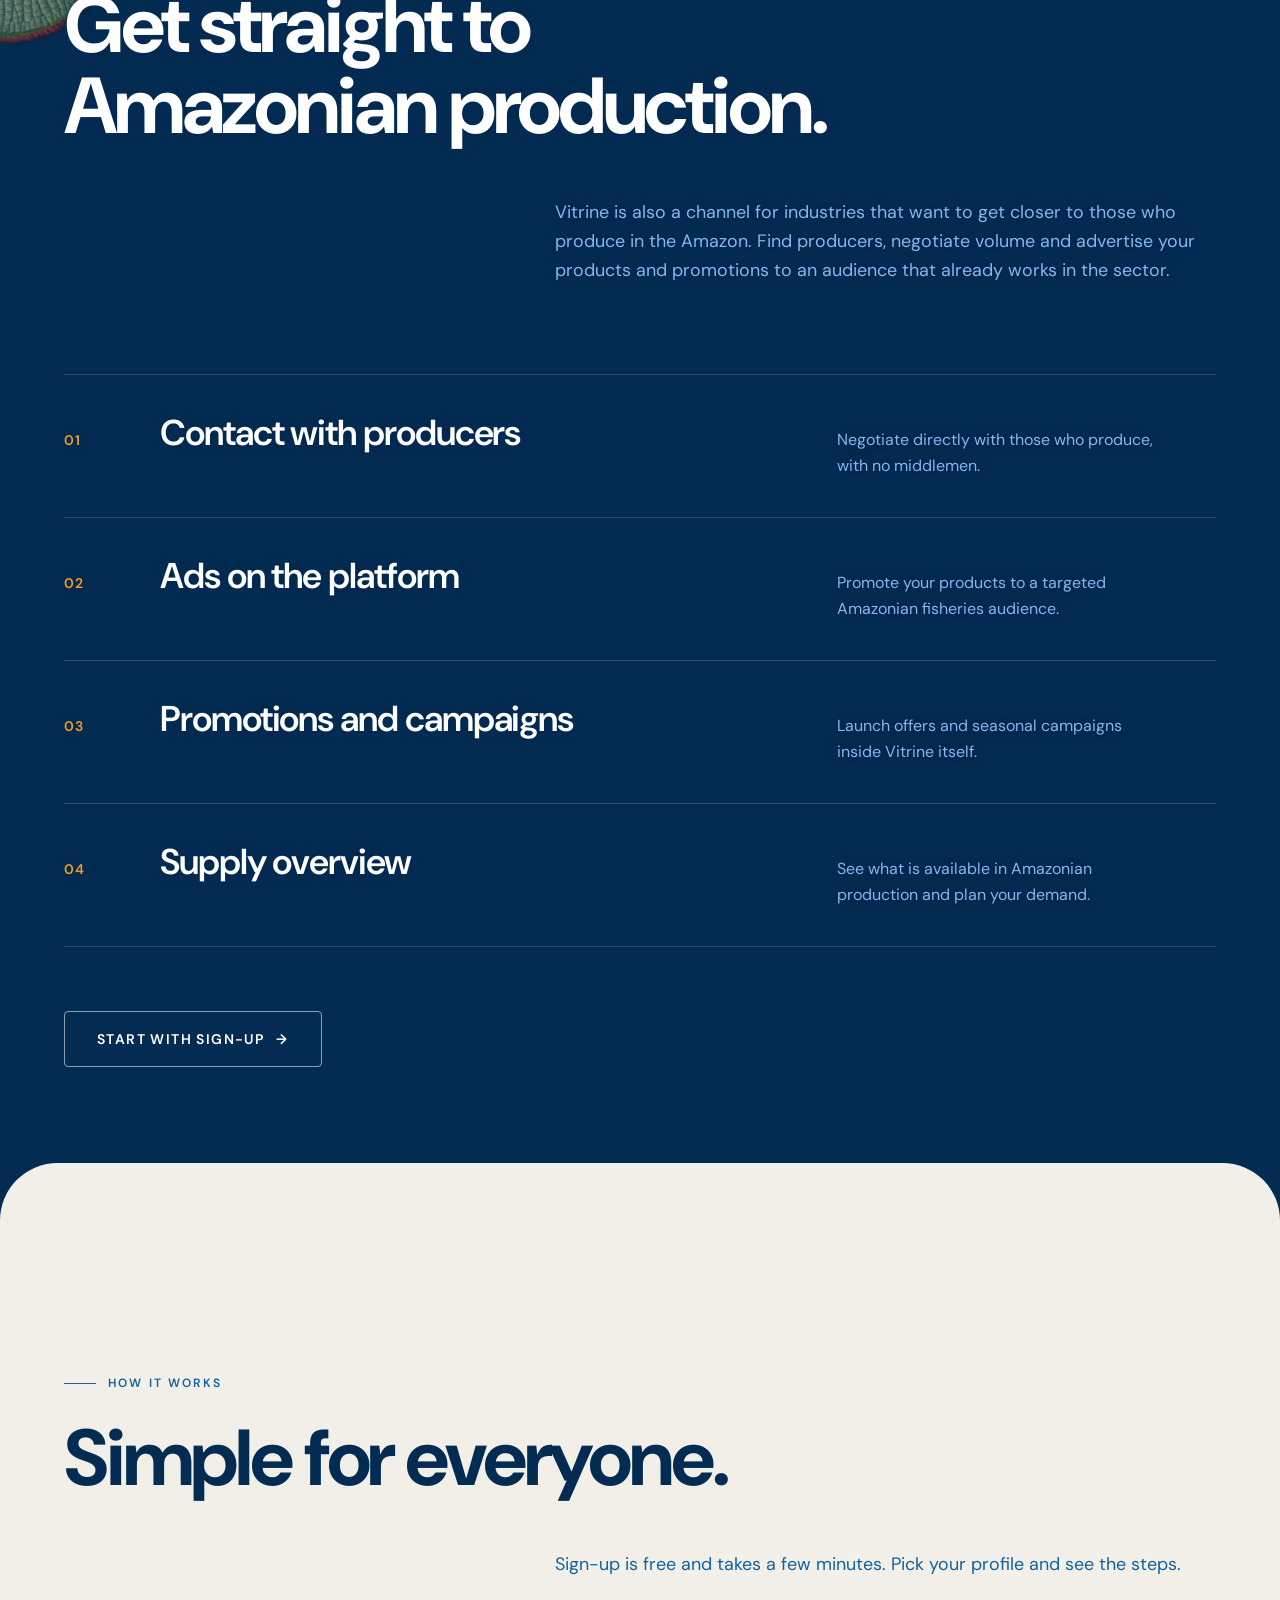
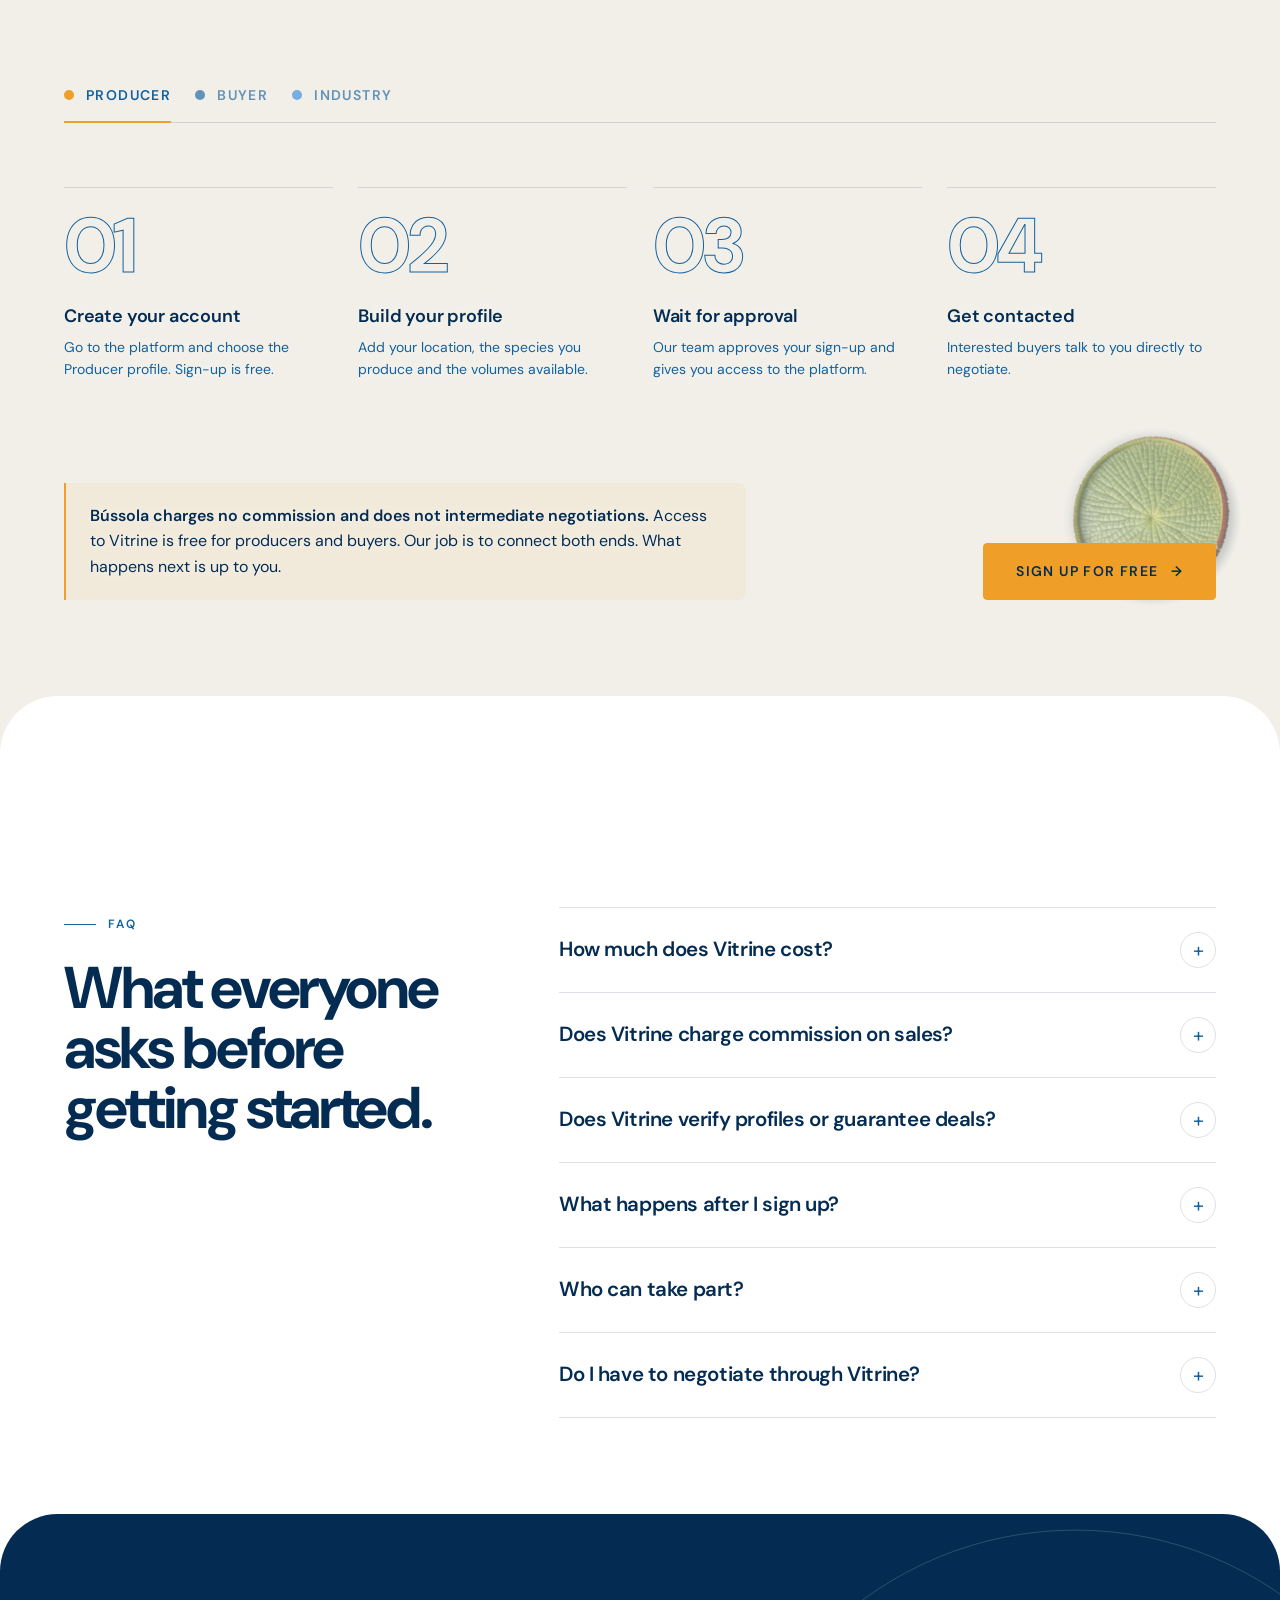
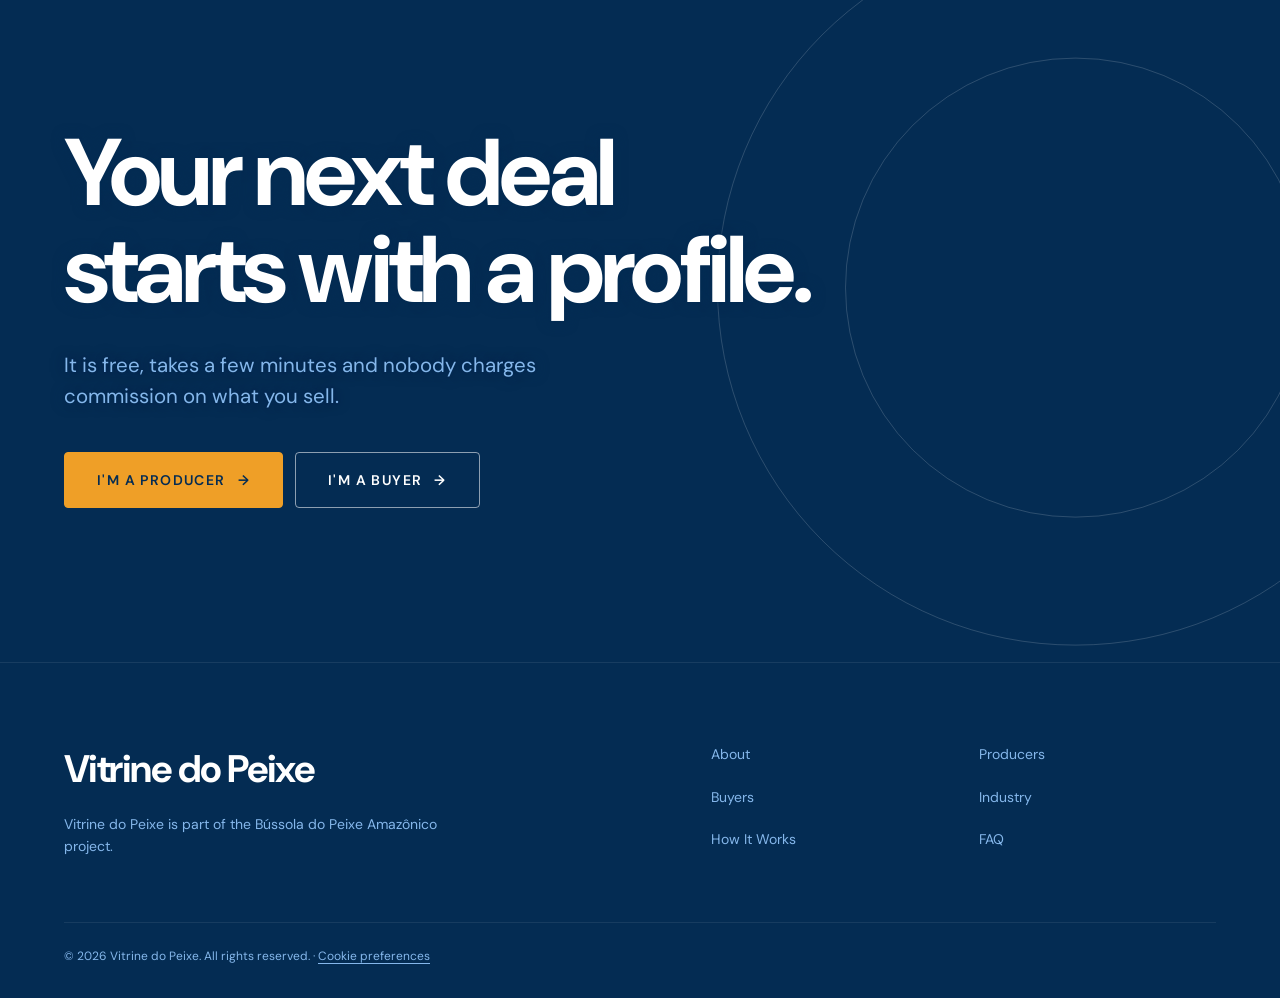
==== commit 25d4612b: "Corrige corte das letras com cauda no titulo do hero" ====
--- a/en/index.html
+++ b/en/index.html
@@ -238,7 +238,7 @@
     }
     .hero-eyebrow::before { content: ''; flex-shrink: 0; width: 32px; height: 1px; margin-top: 0.7em; background: currentColor; }
 
-    .hero-title-wrap { overflow: hidden; padding-bottom: 0.12em; }
+    .hero-title-wrap { overflow: hidden; padding-bottom: 0.25em; margin-bottom: -0.25em; }  /* espaço p/ descendentes (g, p) sem mudar o layout */
 
     #hero-title {
       font-size: clamp(2.2rem, 8vw, 7.4rem);
@@ -314,7 +314,7 @@
     }
     @keyframes heroTitleReveal {
       from { opacity: 0; clip-path: inset(0 0 100% 0); transform: translate3d(0, 24px, 0); }
-      to   { opacity: 1; clip-path: inset(0 0 0 0);    transform: translate3d(0, 0, 0); }
+      to   { opacity: 1; clip-path: inset(-0.1em -0.1em -0.3em -0.1em); transform: translate3d(0, 0, 0); }
     }
 
     #hero-video, #hero-content { will-change: transform; }
@@ -397,13 +397,14 @@
       gap: 6px;
       background: transparent;
       border: 1px solid var(--c-white-20);
-      color: inherit;
+      color: var(--c-white-80);   /* mesmo branco dos links do menu */
       font: inherit;
       font-size: var(--text-sm);
       padding: 6px 12px;
       border-radius: 999px;
       cursor: pointer;
     }
+    .lang-switch__btn:hover { color: var(--c-white); }
     .lang-switch__list {
       margin: 6px 0 0;
       padding: 6px;
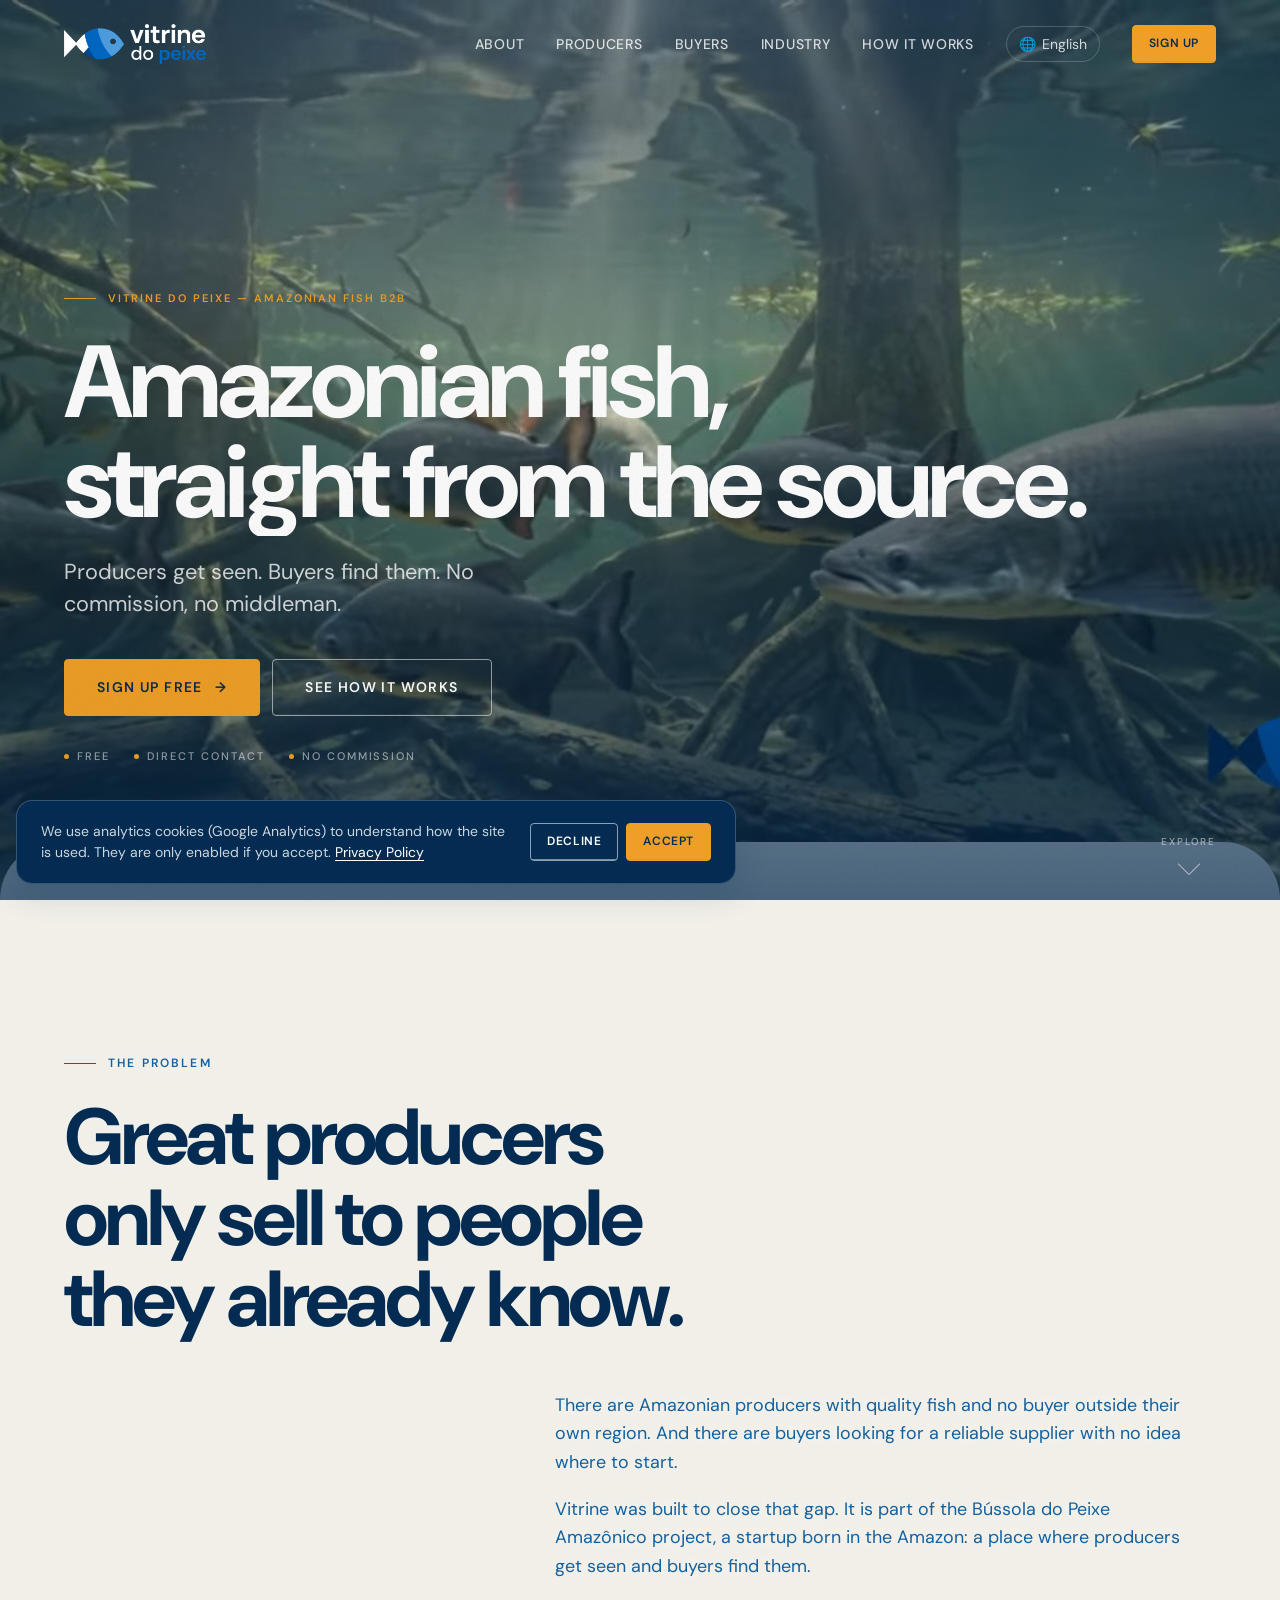
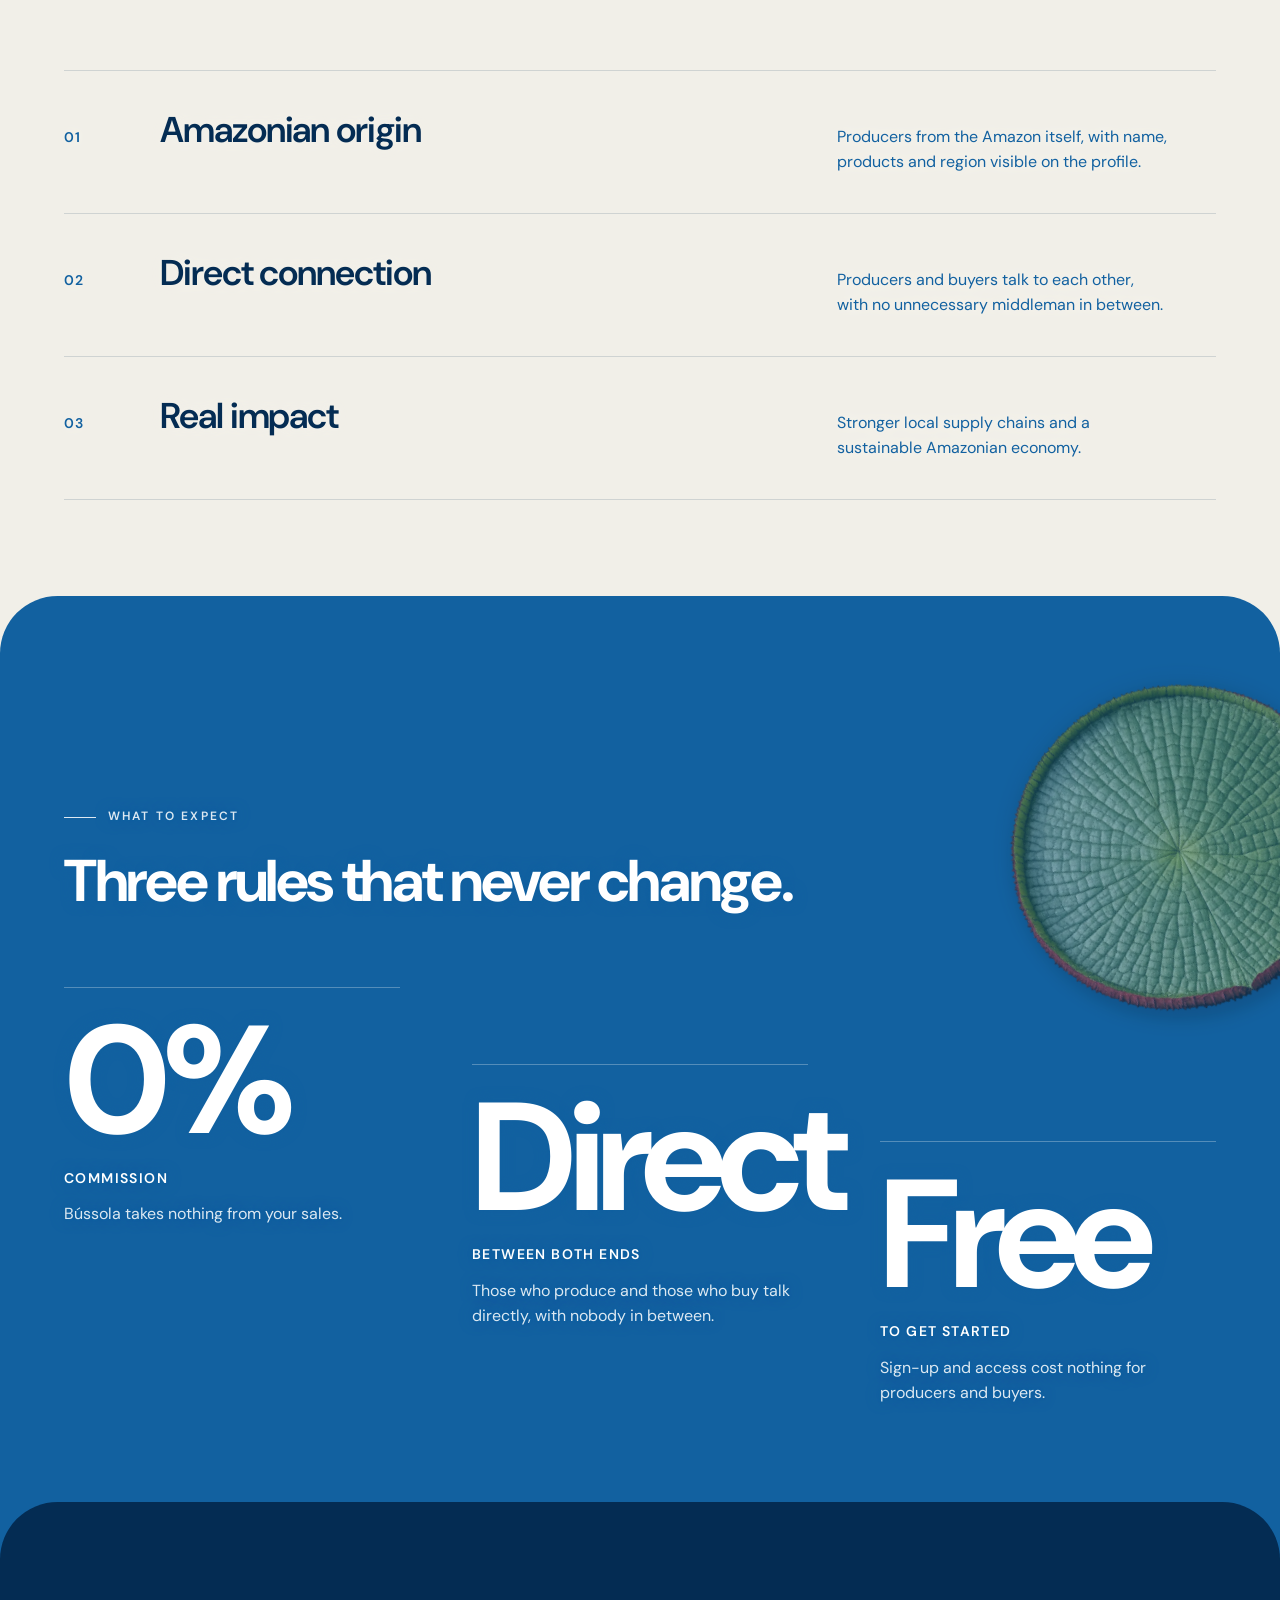
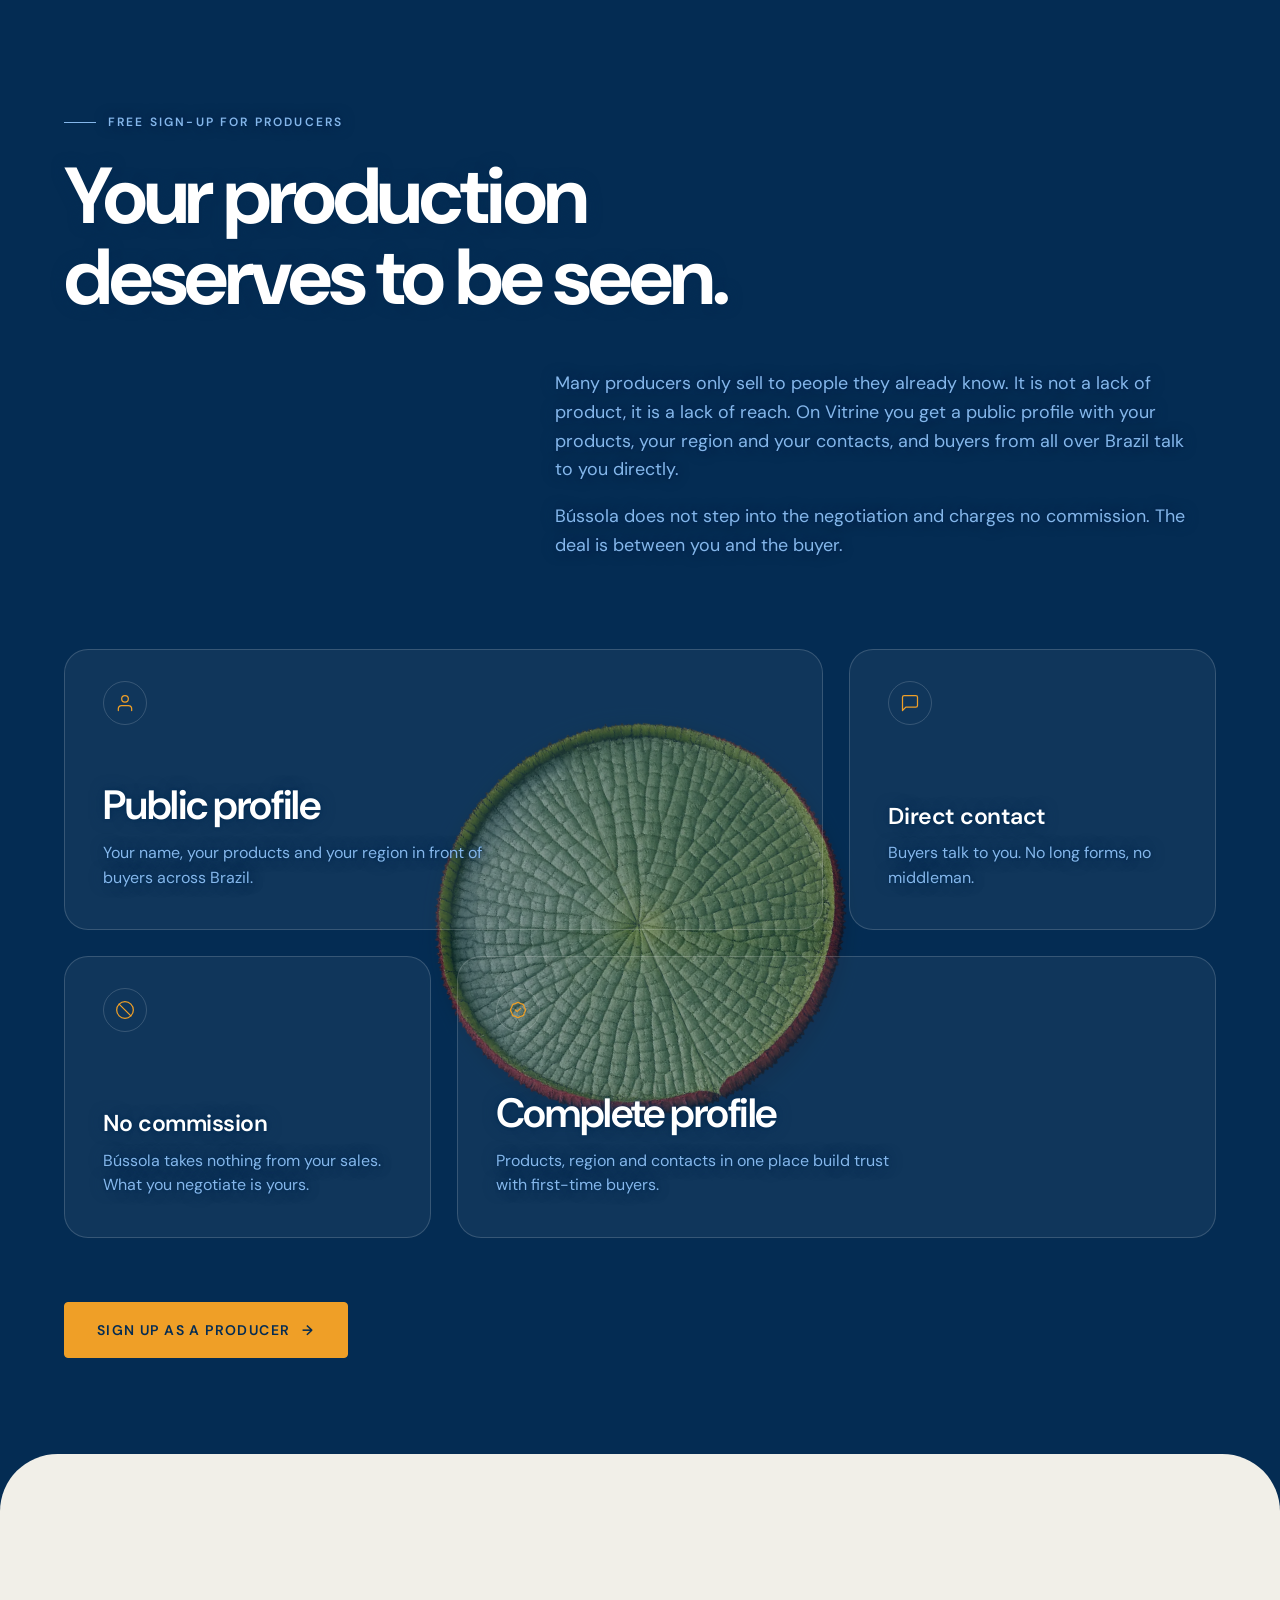
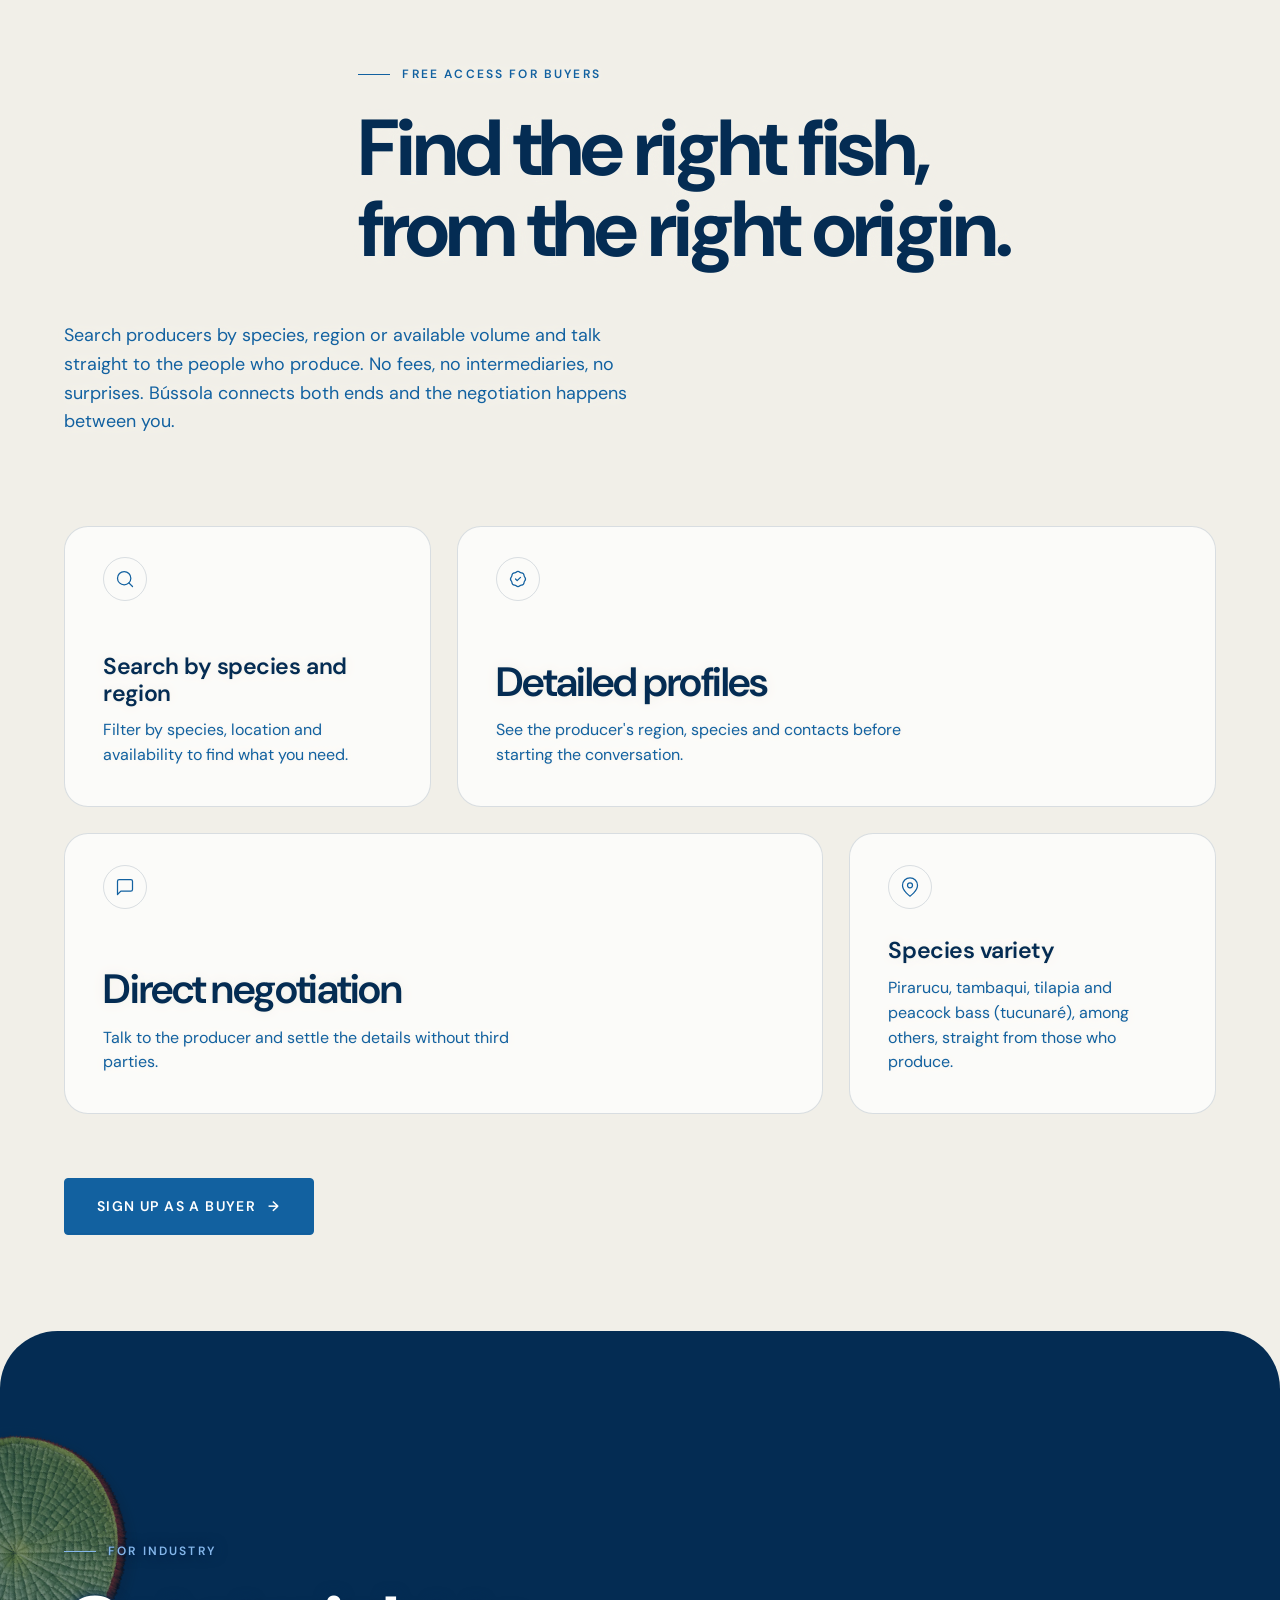
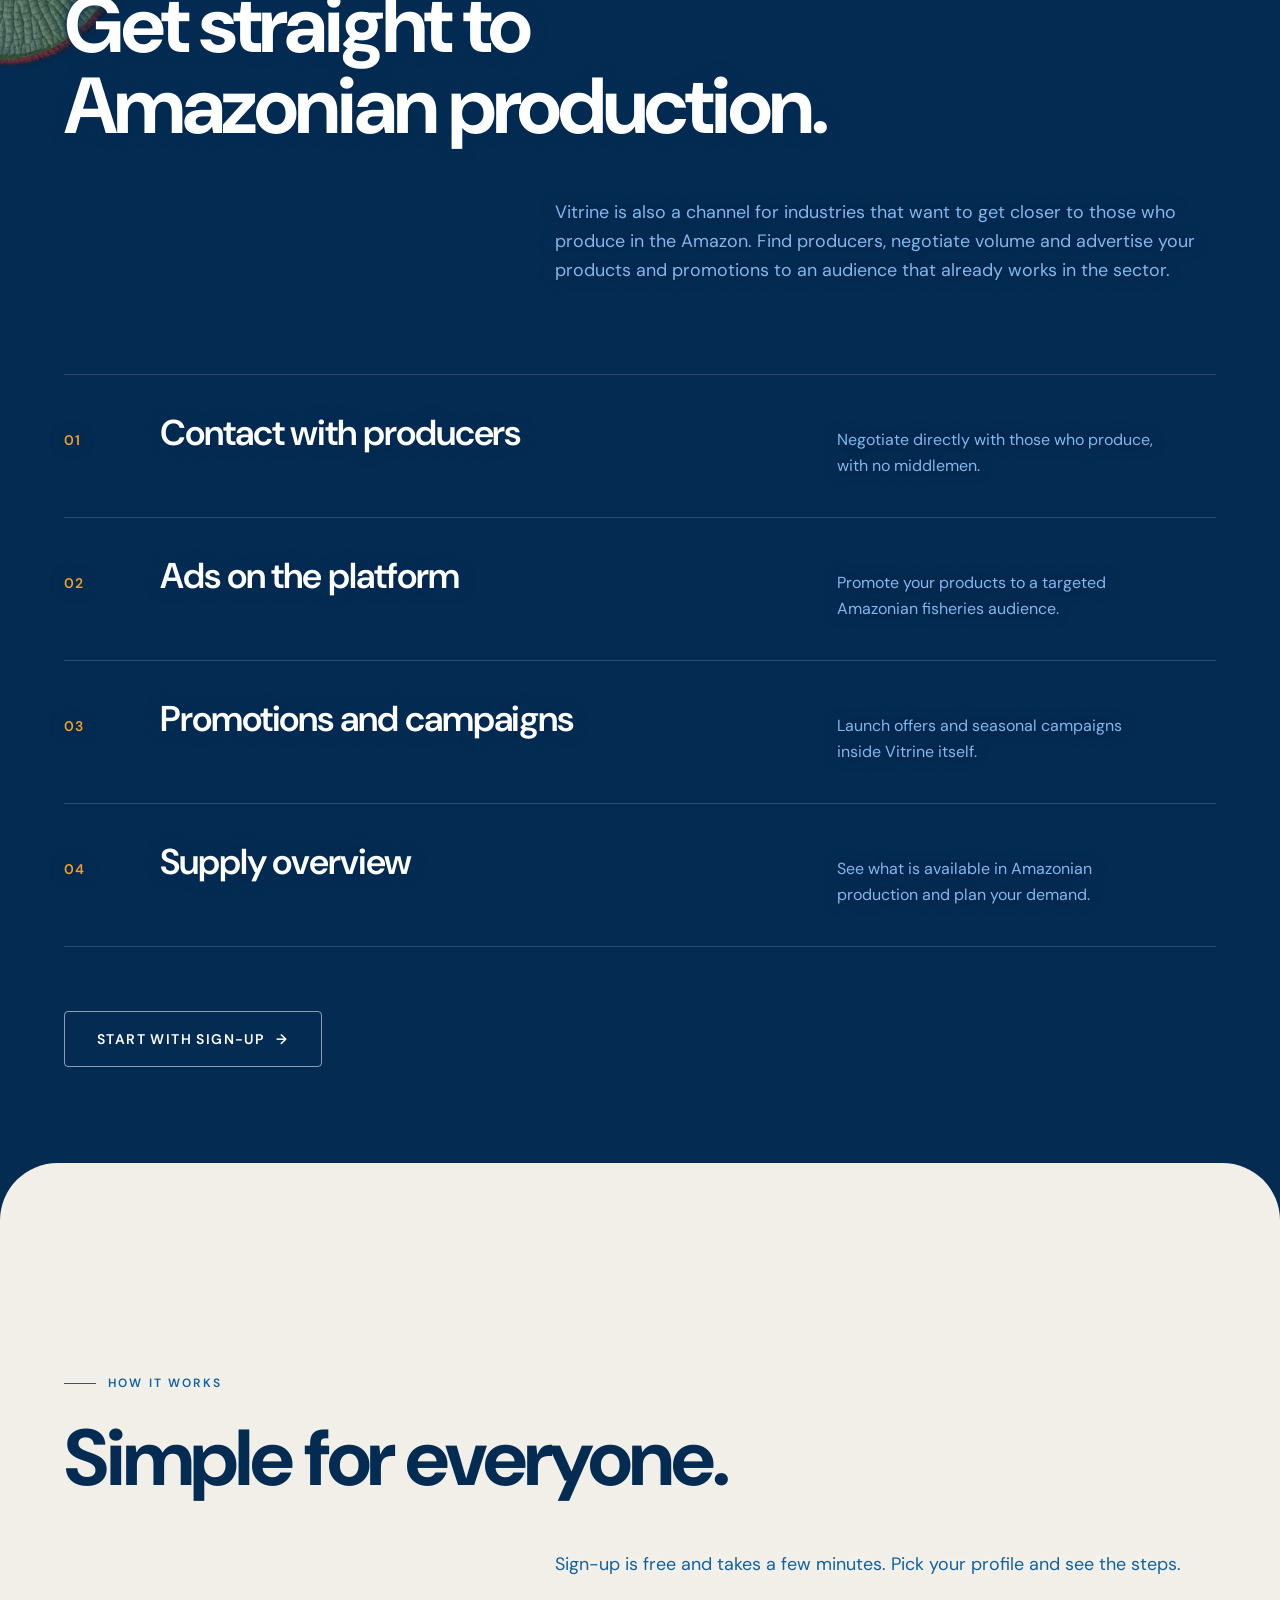
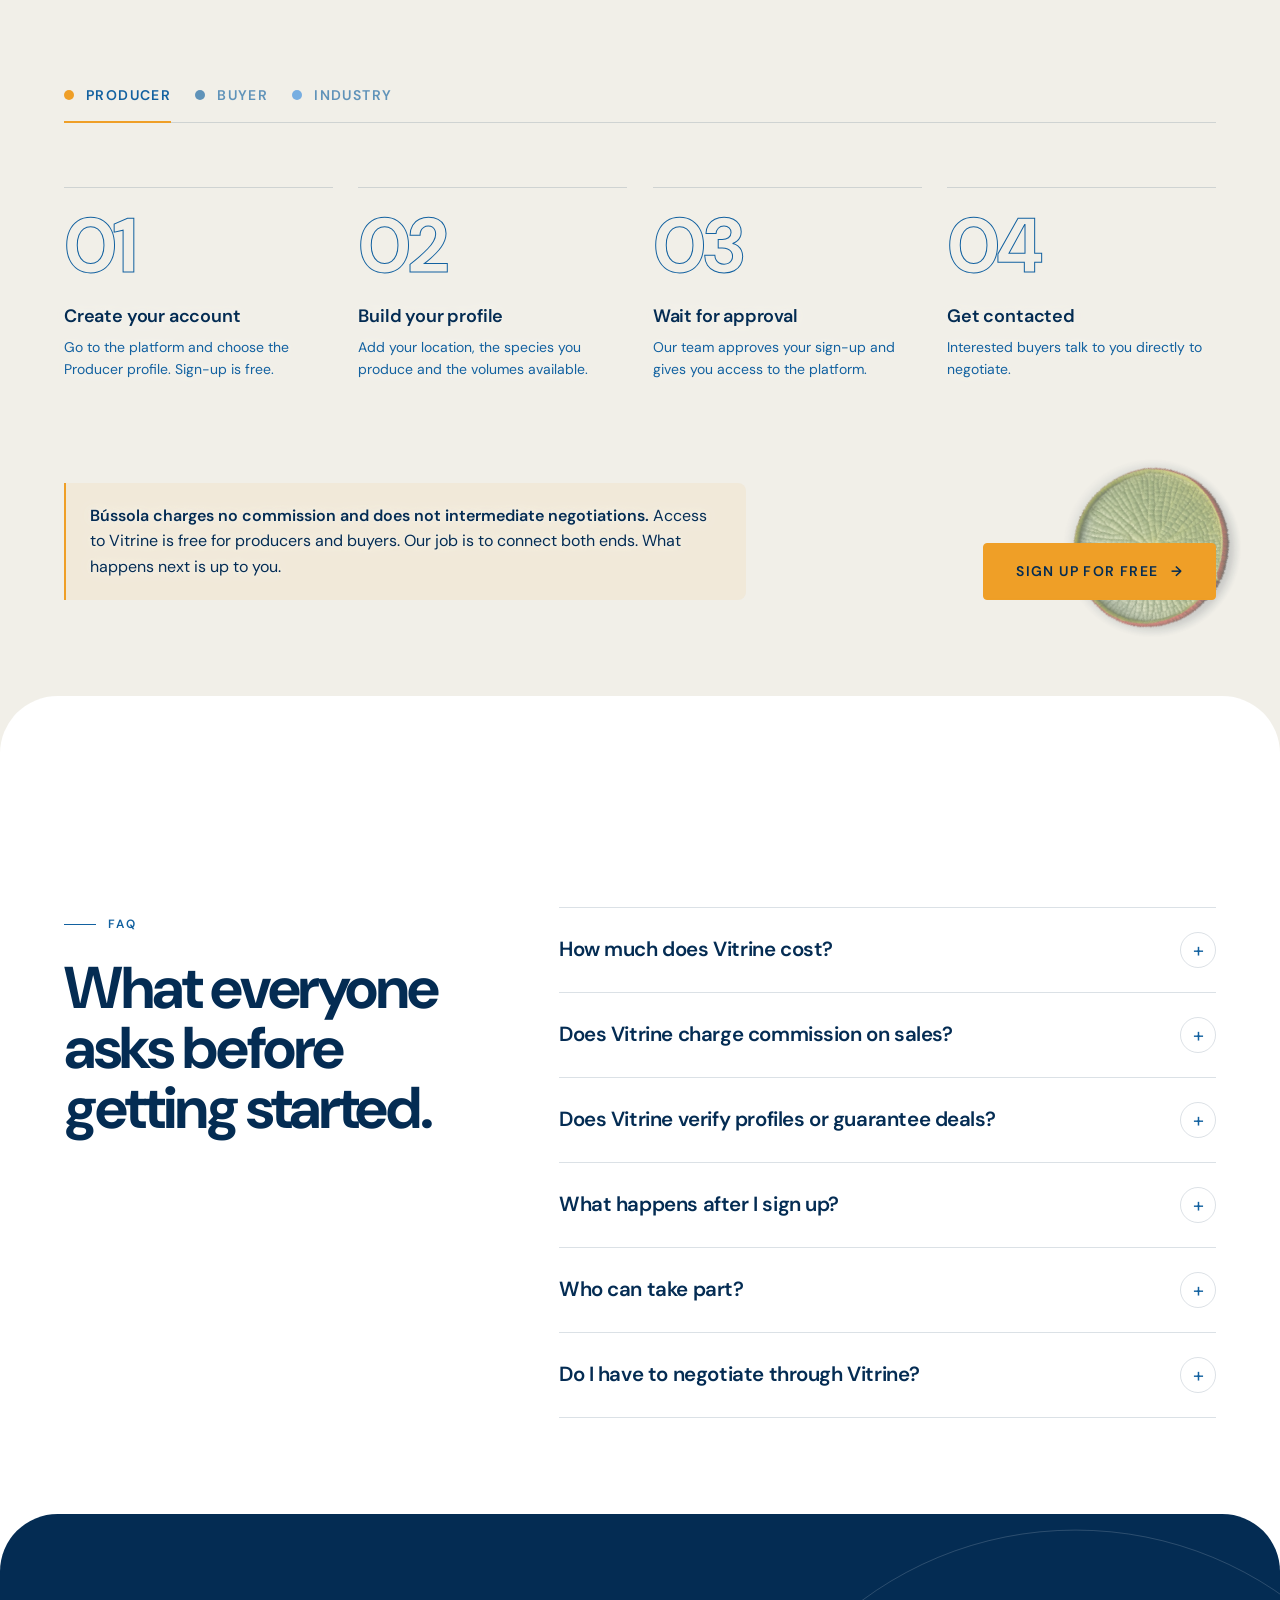
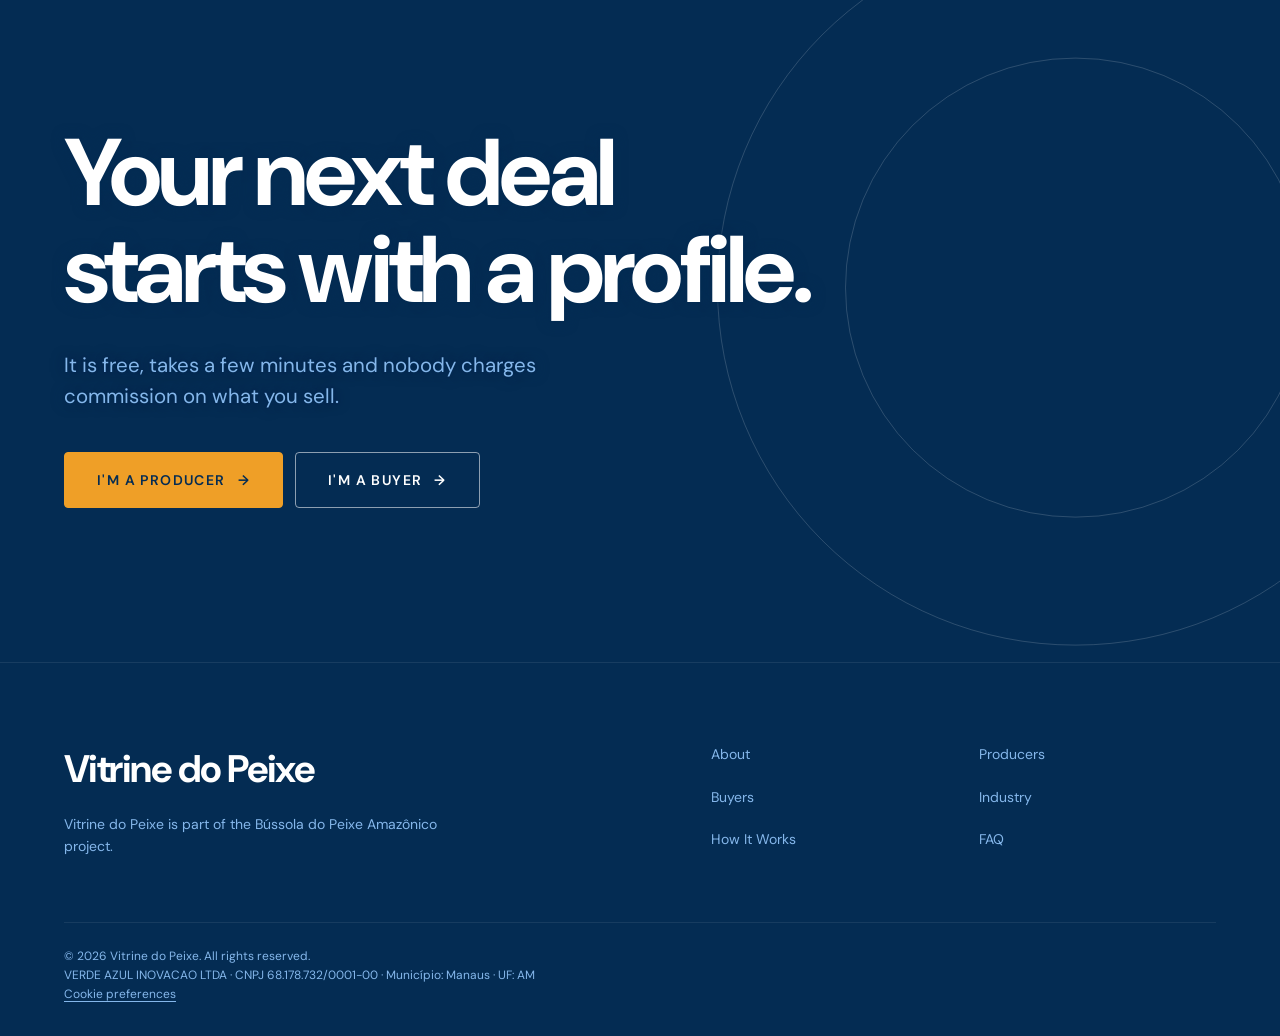
==== commit c88fdc43: "Adiciona dados da empresa (razao social, CNPJ, municipio/UF) no rodape" ====
--- a/en/index.html
+++ b/en/index.html
@@ -920,7 +920,8 @@
         </nav>
       </div>
       <p class="footer__legal">© 2026 Vitrine do Peixe. All rights reserved.
-        · <button type="button" class="footer__cookies" id="consent-reopen">Cookie preferences</button>
+        <br>VERDE AZUL INOVACAO LTDA · CNPJ 68.178.732/0001-00 · Município: Manaus · UF: AM
+        <br><button type="button" class="footer__cookies" id="consent-reopen">Cookie preferences</button>
       </p>
     </div>
   </footer>
